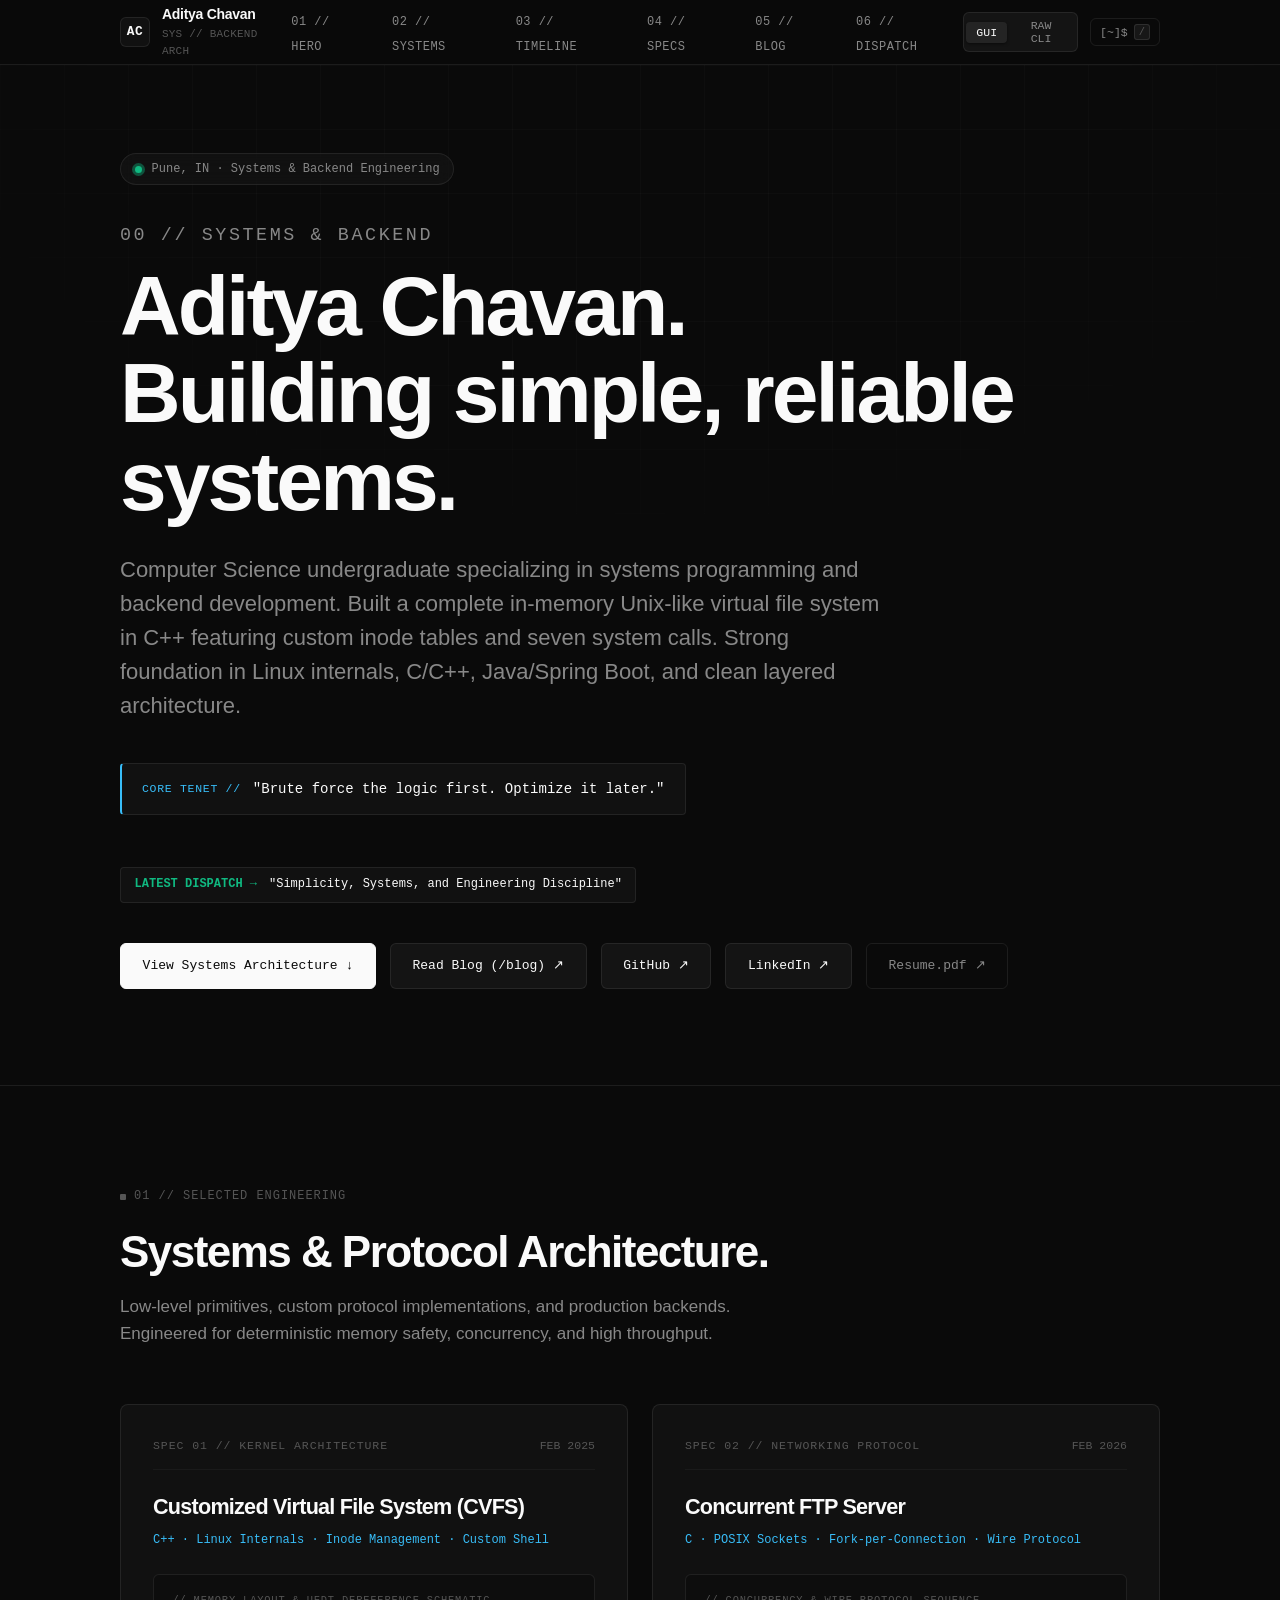
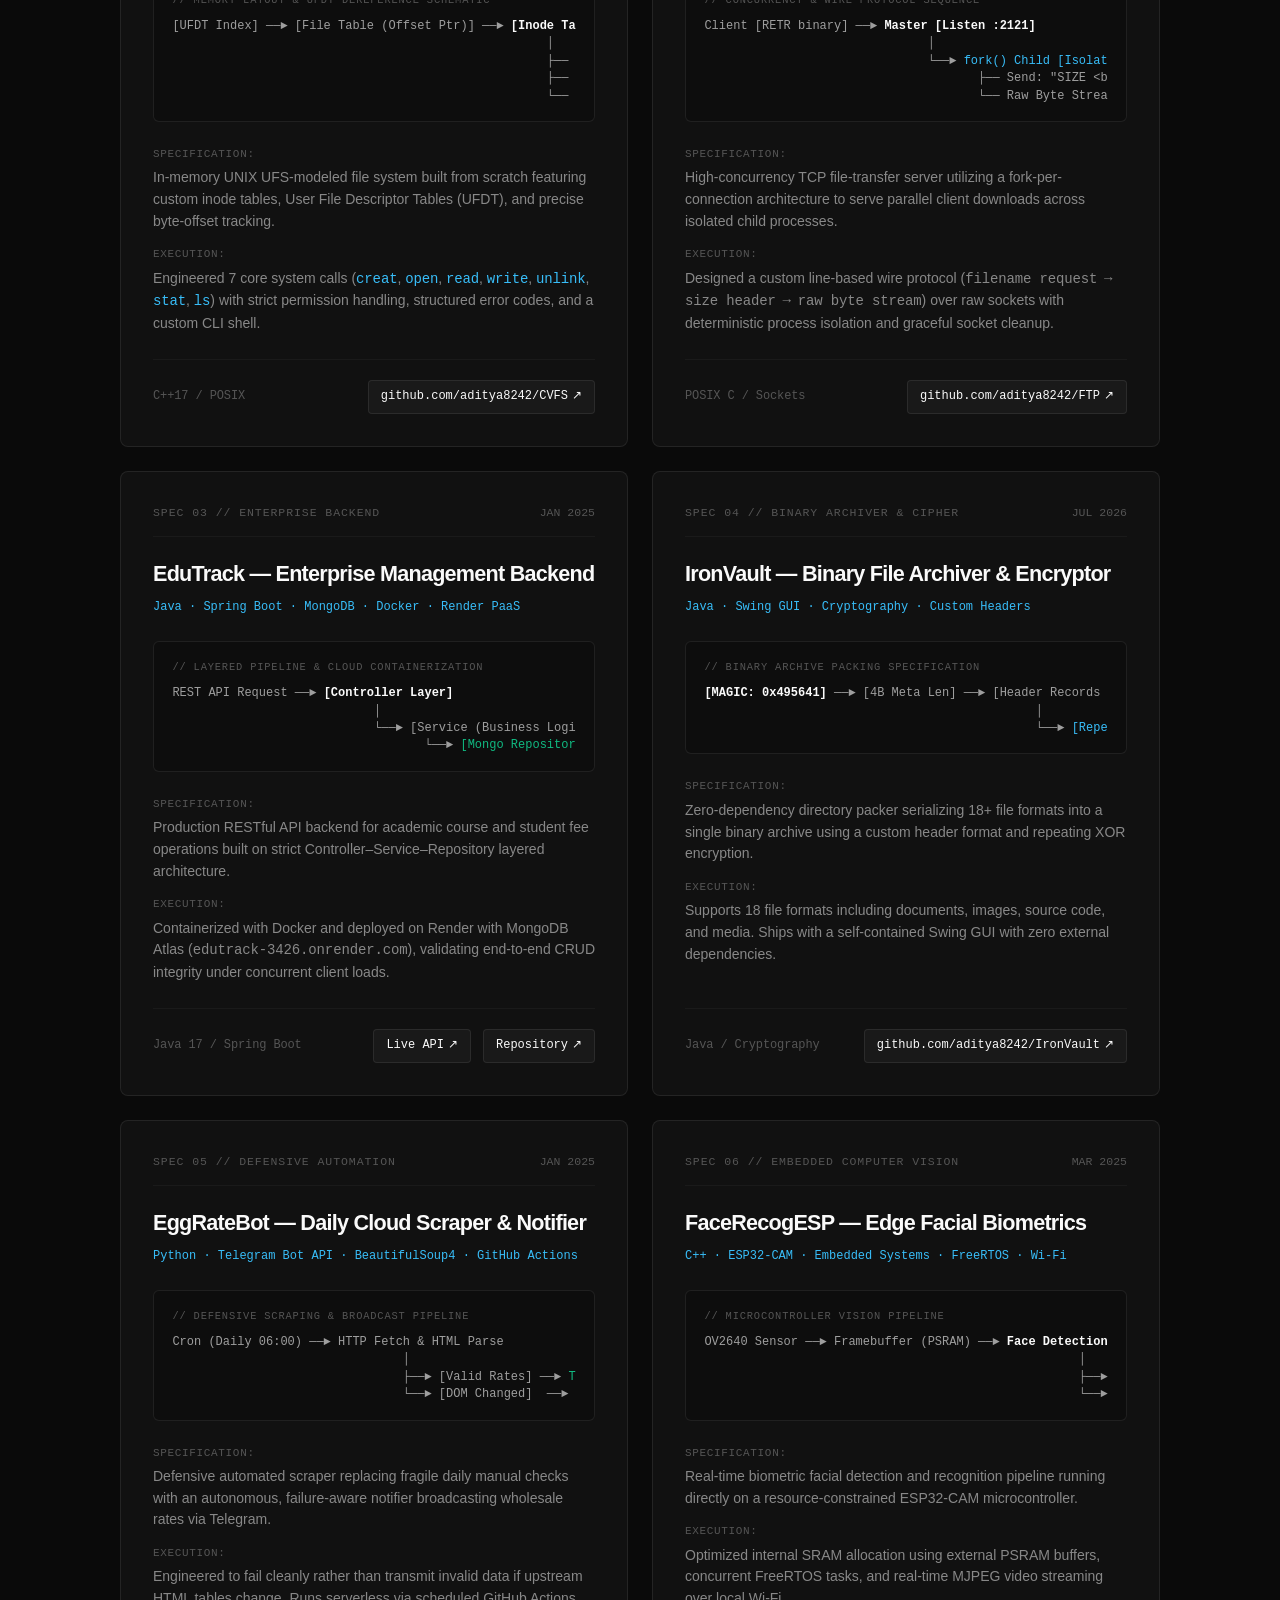
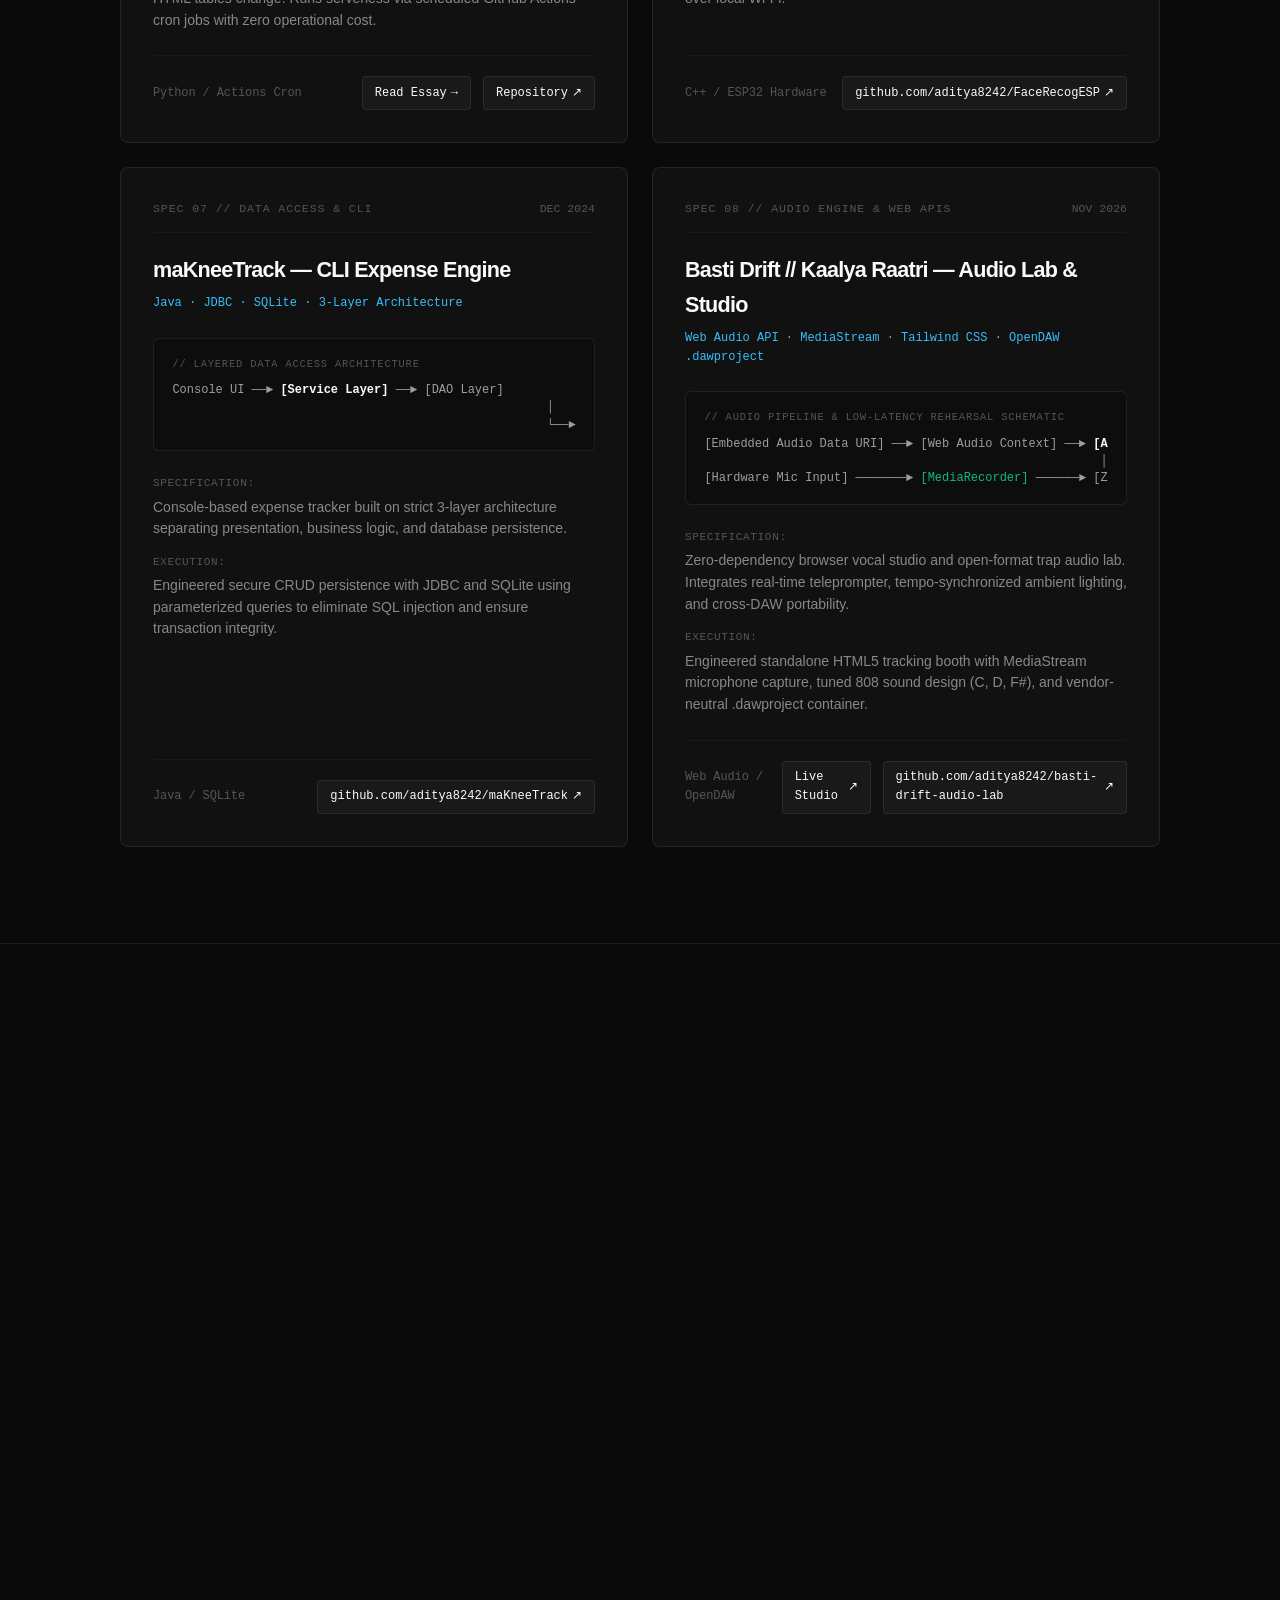
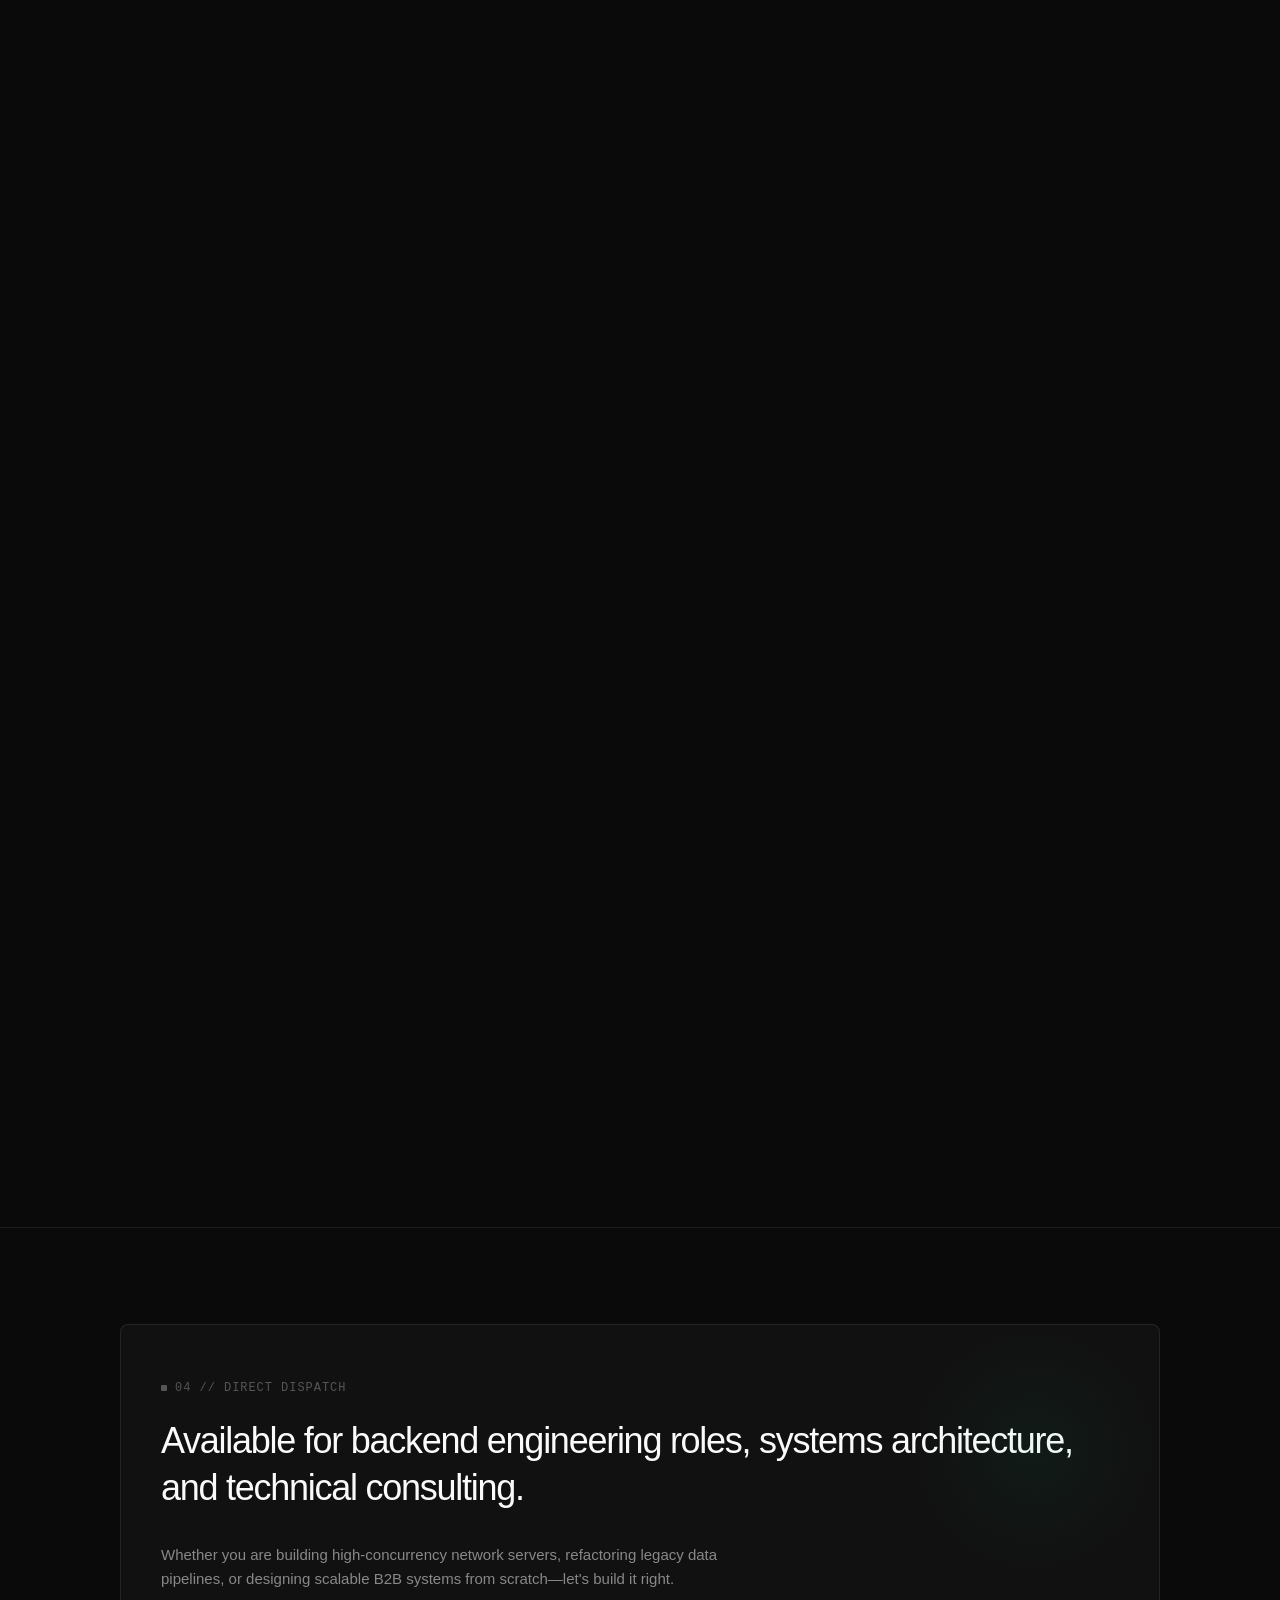
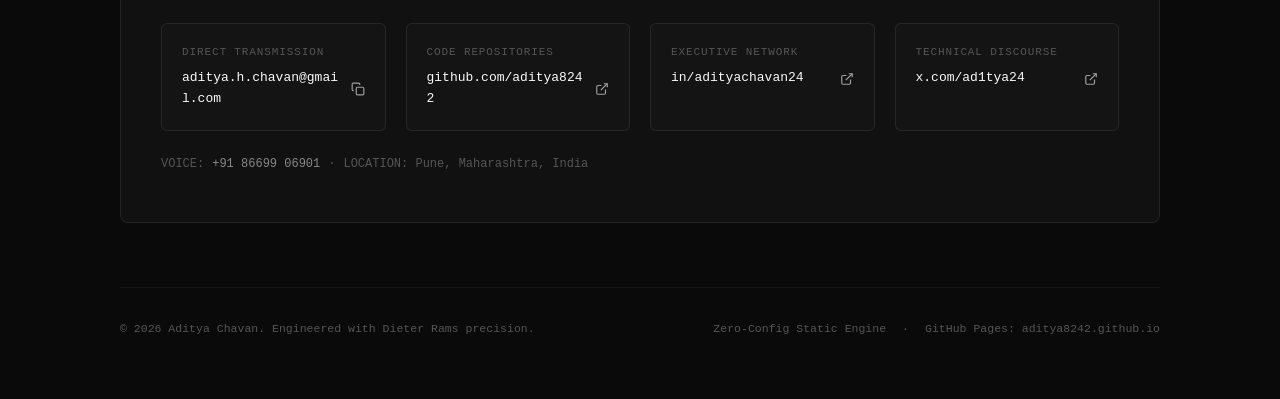
==== index.html @ 3286bc1f "feat(portfolio): add Basti Drift Audio Lab showcase, blog dispatch, and terminal integration" ====
<!DOCTYPE html>
<html lang="en">
<head>
  <meta charset="UTF-8">
  <meta name="viewport" content="width=device-width, initial-scale=1.0">
  <title>Aditya Chavan — Systems & Backend Architecture</title>
  
  <!-- Security Directives -->
  <meta http-equiv="X-Content-Type-Options" content="nosniff">
  <meta name="referrer" content="strict-origin-when-cross-origin">
  <meta http-equiv="Content-Security-Policy" content="default-src 'self'; script-src 'self' 'unsafe-inline'; style-src 'self' 'unsafe-inline' https://fonts.googleapis.com; font-src 'self' https://fonts.gstatic.com; img-src 'self' data: https:; connect-src 'self'; base-uri 'self'; form-action 'self';">

  <!-- Primary Meta Tags -->
  <meta name="title" content="Aditya Chavan — Systems & Backend Architecture">
  <meta name="description" content="Software Engineer focused on Linux internals, C/C++, and scalable Java backends—with practical experience building custom web software for businesses at Iron & Logic.">
  <meta name="keywords" content="Aditya Chavan, Systems Engineer, Backend Engineer, Linux Internals, C++, Spring Boot, Pune, Software Architect, GitHub Pages">
  <meta name="author" content="Aditya Chavan">
  <meta name="theme-color" content="#0A0A0A">
  <meta name="robots" content="index, follow">

  <!-- Open Graph / Facebook / LinkedIn -->
  <meta property="og:type" content="website">
  <meta property="og:url" content="https://aditya8242.github.io/">
  <meta property="og:title" content="Aditya Chavan — Systems & Backend Architecture">
  <meta property="og:description" content="Software Engineer focused on Linux internals, C/C++, and scalable Java backends—with practical experience building custom web software for businesses at Iron & Logic.">
  <meta property="og:site_name" content="Aditya Chavan Portfolio">

  <!-- Twitter -->
  <meta name="twitter:card" content="summary_large_image">
  <meta name="twitter:site" content="@ad1tya24">
  <meta name="twitter:creator" content="@ad1tya24">
  <meta name="twitter:title" content="Aditya Chavan — Systems & Backend Architecture">
  <meta name="twitter:description" content="Software Engineer focused on Linux internals, C/C++, and scalable Java backends—with practical experience building custom web software for businesses at Iron & Logic.">

  <!-- Favicon -->
  <link rel="icon" type="image/svg+xml" href="favicon.svg">

  <!-- Typography: Inter & JetBrains Mono -->
  <link rel="preconnect" href="https://fonts.googleapis.com">
  <link rel="preconnect" href="https://fonts.gstatic.com" crossorigin>
  <link rel="preload" as="style" href="https://fonts.googleapis.com/css2?family=Inter:wght@300;400;500;600;700&family=JetBrains+Mono:ital,wght@0,300;0,400;0,500;0,600;0,700;1,400&display=swap">
  <link rel="stylesheet" href="https://fonts.googleapis.com/css2?family=Inter:wght@300;400;500;600;700&family=JetBrains+Mono:ital,wght@0,300;0,400;0,500;0,600;0,700;1,400&display=swap" media="print" onload="this.media='all'">
  <noscript>
    <link rel="stylesheet" href="https://fonts.googleapis.com/css2?family=Inter:wght@300;400;500;600;700&family=JetBrains+Mono:ital,wght@0,300;0,400;0,500;0,600;0,700;1,400&display=swap">
  </noscript>

  <link rel="stylesheet" href="styles.css">

  <!-- JSON-LD Structured Data -->
  <script type="application/ld+json">
  {
    "@context": "https://schema.org",
    "@type": "Person",
    "name": "Aditya Chavan",
    "url": "https://aditya8242.github.io/",
    "jobTitle": "Systems & Backend Software Engineer",
    "worksFor": [
      {
        "@type": "Organization",
        "name": "Brilliant Info Systems Pvt. Ltd."
      },
      {
        "@type": "Organization",
        "name": "Iron & Logic"
      }
    ],
    "alumniOf": {
      "@type": "CollegeOrUniversity",
      "name": "Savitribai Phule Pune University"
    },
    "sameAs": [
      "https://github.com/aditya8242",
      "https://linkedin.com/in/adityachavan24",
      "https://x.com/ad1tya24"
    ],
    "knowsAbout": [
      "Linux Internals",
      "C++",
      "C",
      "Java",
      "Spring Boot",
      "POSIX Sockets",
      "Virtual File Systems",
      "Docker",
      "REST APIs"
    ]
  }
  </script>
</head>
<body>

  <!-- Top Navigation Bar -->
  <header class="site-nav">
    <div class="container">
      <div class="nav-inner">
        <a href="#hero" class="nav-brand" aria-label="Aditya Chavan Home">
          <span class="brand-monogram">AC</span>
          <div class="brand-meta">
            <span class="brand-name">Aditya Chavan</span>
            <span class="brand-role">SYS // BACKEND ARCH</span>
          </div>
        </a>

        <nav>
          <ul class="nav-links">
            <li><a href="#hero">01 // Hero</a></li>
            <li><a href="#systems">02 // Systems</a></li>
            <li><a href="#timeline">03 // Timeline</a></li>
            <li><a href="#specs">04 // Specs</a></li>
            <li><a href="#writing">05 // Blog</a></li>
            <li><a href="#dispatch">06 // Dispatch</a></li>
          </ul>
        </nav>

        <div class="nav-controls">
          <!-- GUI vs Raw Terminal Switcher -->
          <div class="view-switcher" role="tablist" aria-label="Interface Mode">
            <button id="gui-toggle-btn" class="view-btn active" role="tab" aria-selected="true" title="Switch to Editorial View">
              <span>GUI</span>
            </button>
            <button id="term-toggle-btn" class="view-btn" role="tab" aria-selected="false" title="Switch to Fullscreen Shell">
              <span>RAW CLI</span>
            </button>
          </div>

          <!-- Quick Terminal Trigger Pill -->
          <button id="open-terminal-btn" class="terminal-trigger-btn" title="Open Interactive Terminal (Press /)">
            <span>[~]$</span>
            <span class="kbd-shortcut">/</span>
          </button>

          <!-- Mobile Navigation Toggle -->
          <button id="mobile-menu-btn" class="mobile-menu-toggle" aria-label="Toggle navigation menu">
            <span class="menu-icon">☰</span>
          </button>
        </div>
      </div>
    </div>

    <!-- Mobile Navigation Drawer -->
    <div id="mobile-nav-drawer" class="mobile-nav-drawer">
      <ul class="mobile-nav-list">
        <li><a href="#hero" class="mobile-nav-link"><span>01 // Hero</span><span>↓</span></a></li>
        <li><a href="#systems" class="mobile-nav-link"><span>02 // Systems &amp; Architecture</span><span>↓</span></a></li>
        <li><a href="#timeline" class="mobile-nav-link"><span>03 // Engineering Timeline</span><span>↓</span></a></li>
        <li><a href="#specs" class="mobile-nav-link"><span>04 // Hardware &amp; System Specs</span><span>↓</span></a></li>
        <li><a href="#writing" class="mobile-nav-link"><span>05 // Engineering Dispatches</span><span>↓</span></a></li>
        <li><a href="#dispatch" class="mobile-nav-link"><span>06 // Direct Dispatch / Contact</span><span>↓</span></a></li>
        <li><a href="blog/" class="mobile-nav-link accent"><span>→ Engineering Blog Archive</span><span>↗</span></a></li>
      </ul>
    </div>
  </header>

  <!-- ========================================================================
       MAIN GUI VIEWPORT
       ======================================================================== -->
  <main id="gui-fullview">
    
    <!-- Section 01: Hero (Above the Fold) -->
    <section id="hero" class="hero-section">
      <div class="container">
        <!-- Live Status Pill -->
        <div class="hero-status-pill fade-in-entry delay-1">
          <span class="live-indicator-dot"></span>
          <span>Pune, IN · Systems &amp; Backend Engineering</span>
        </div>

        <div class="hero-name fade-in-entry delay-2">00 // SYSTEMS &amp; BACKEND</div>
        <h1 class="hero-headline fade-in-entry delay-2">
          Aditya Chavan.<br>
          <span class="gradient-highlight">Building simple, reliable systems.</span>
        </h1>

        <p class="hero-subheadline fade-in-entry delay-3">
            Computer Science undergraduate specializing in systems programming and backend development. Built a complete in-memory Unix-like virtual file system in C++ featuring custom inode tables and seven system calls. Strong foundation in Linux internals, C/C++, Java/Spring Boot, and clean layered architecture.
          </p>

        <!-- Monospace Philosophy Callout -->
        <div class="philosophy-callout fade-in-entry delay-4">
          <span class="philosophy-prefix">CORE TENET //</span>
          <span class="philosophy-quote">"Brute force the logic first. Optimize it later."</span>
        </div>

        <!-- Latest Dispatch Callout Pill -->
        <div class="fade-in-entry delay-4" style="margin-bottom: 2.5rem;">
          <a href="blog/simplicity-systems-discipline.html" style="display:inline-flex;align-items:center;gap:0.75rem;padding:0.45rem 0.85rem;background:rgba(255,255,255,0.03);border:1px solid var(--border);border-radius:4px;text-decoration:none;font-family:var(--font-mono);font-size:0.75rem;color:var(--text-secondary);transition:border-color var(--transition-fast);">
            <span style="color:var(--accent-green);font-weight:600;">LATEST DISPATCH →</span>
            <span style="color:var(--text-primary);">"Simplicity, Systems, and Engineering Discipline"</span>
          </a>
        </div>

        <!-- Primary Actions -->
        <div class="hero-actions fade-in-entry delay-5">
          <a href="#systems" class="btn btn-primary">
            <span>View Systems Architecture</span>
            <span class="mono">↓</span>
          </a>
          <a href="blog/" class="btn btn-secondary" title="Visit Engineering Blog">
            <span>Read Blog (/blog)</span>
            <span class="mono">↗</span>
          </a>
          <a href="https://github.com/aditya8242" target="_blank" rel="noopener noreferrer" class="btn btn-secondary">
            <span>GitHub</span>
            <span class="mono">↗</span>
          </a>
          <a href="https://linkedin.com/in/adityachavan24" target="_blank" rel="noopener noreferrer" class="btn btn-secondary">
            <span>LinkedIn</span>
            <span class="mono">↗</span>
          </a>
          <a href="Resume.pdf" target="_blank" rel="noopener noreferrer" class="btn btn-ghost">
            <span>Resume.pdf</span>
            <span class="mono">↗</span>
          </a>
        </div>
      </div>
    </section>

    <!-- Section 02: Selected Engineering (Bento / Technical Spec Grid) -->
    <section id="systems" class="section-wrapper content-auto">
      <div class="container">
        <div class="section-tag">01 // SELECTED ENGINEERING</div>
        <h2 class="section-heading">Systems & Protocol Architecture.</h2>
        <p class="section-lead">
          Low-level primitives, custom protocol implementations, and production backends. Engineered for deterministic memory safety, concurrency, and high throughput.
        </p>

        <div class="bento-grid">
          
          <!-- Project 01: CVFS -->
          <article class="spec-card">
            <div>
              <div class="card-header-bar">
                <span class="card-num">SPEC 01 // KERNEL ARCHITECTURE</span>
                <span class="card-date">FEB 2025</span>
              </div>
              <h3 class="card-title">Customized Virtual File System (CVFS)</h3>
              <div class="card-tech-stack">C++ · Linux Internals · Inode Management · Custom Shell</div>

              <!-- Architecture Schematic -->
              <div class="card-schematic">
                <div class="schematic-tag">// MEMORY LAYOUT &amp; UFDT DEREFERENCE SCHEMATIC</div>
                <div class="schematic-diagram">[UFDT Index] ──► [File Table (Offset Ptr)] ──► <span class="highlight">[Inode Table]</span>
                                                    │
                                                    ├── Size &amp; Type
                                                    ├── Perms (R/W/RW)
                                                    └── <span class="accent">[1024B Block Buffer]</span></div>
              </div>

              <div class="card-spec-block">
                <div class="spec-row">
                  <div class="spec-label">Specification:</div>
                  <div class="spec-body">
                    In-memory UNIX UFS-modeled file system built from scratch featuring custom inode tables, User File Descriptor Tables (UFDT), and precise byte-offset tracking.
                  </div>
                </div>
                <div class="spec-row">
                  <div class="spec-label">Execution:</div>
                  <div class="spec-body">
                    Engineered 7 core system calls (<code class="mono text-accent-blue">creat</code>, <code class="mono text-accent-blue">open</code>, <code class="mono text-accent-blue">read</code>, <code class="mono text-accent-blue">write</code>, <code class="mono text-accent-blue">unlink</code>, <code class="mono text-accent-blue">stat</code>, <code class="mono text-accent-blue">ls</code>) with strict permission handling, structured error codes, and a custom CLI shell.
                  </div>
                </div>
              </div>
            </div>

            <div class="card-footer">
              <span class="mono text-muted" style="font-size:0.75rem;">C++17 / POSIX</span>
              <div class="card-links">
                <a href="https://github.com/aditya8242/CustomizedVirtualFileSystem" target="_blank" rel="noopener noreferrer" class="link-btn">
                  <span>github.com/aditya8242/CVFS</span>
                  <span>↗</span>
                </a>
              </div>
            </div>
          </article>

          <!-- Project 02: Concurrent FTP Server -->
          <article class="spec-card">
            <div>
              <div class="card-header-bar">
                <span class="card-num">SPEC 02 // NETWORKING PROTOCOL</span>
                <span class="card-date">FEB 2026</span>
              </div>
              <h3 class="card-title">Concurrent FTP Server</h3>
              <div class="card-tech-stack">C · POSIX Sockets · Fork-per-Connection · Wire Protocol</div>

              <!-- Architecture Schematic -->
              <div class="card-schematic">
                <div class="schematic-tag">// CONCURRENCY &amp; WIRE PROTOCOL SEQUENCE</div>
                <div class="schematic-diagram">Client [RETR binary] ──► <span class="highlight">Master [Listen :2121]</span>
                               │
                               └──► <span class="cyan">fork() Child [Isolated PID]</span>
                                      ├── Send: "SIZE &lt;bytes&gt;\n"
                                      └── Raw Byte Stream @ 4KB Buffer</div>
              </div>

              <div class="card-spec-block">
                <div class="spec-row">
                  <div class="spec-label">Specification:</div>
                  <div class="spec-body">
                    High-concurrency TCP file-transfer server utilizing a fork-per-connection architecture to serve parallel client downloads across isolated child processes.
                  </div>
                </div>
                <div class="spec-row">
                  <div class="spec-label">Execution:</div>
                  <div class="spec-body">
                    Designed a custom line-based wire protocol (<code class="mono">filename request</code> → <code class="mono">size header</code> → <code class="mono">raw byte stream</code>) over raw sockets with deterministic process isolation and graceful socket cleanup.
                  </div>
                </div>
              </div>
            </div>

            <div class="card-footer">
              <span class="mono text-muted" style="font-size:0.75rem;">POSIX C / Sockets</span>
              <div class="card-links">
                <a href="https://github.com/aditya8242/ConcurrentFTPServer" target="_blank" rel="noopener noreferrer" class="link-btn">
                  <span>github.com/aditya8242/FTP</span>
                  <span>↗</span>
                </a>
              </div>
            </div>
          </article>

          <!-- Project 03: EduTrack -->
          <article class="spec-card">
            <div>
              <div class="card-header-bar">
                <span class="card-num">SPEC 03 // ENTERPRISE BACKEND</span>
                <span class="card-date">JAN 2025</span>
              </div>
              <h3 class="card-title">EduTrack — Enterprise Management Backend</h3>
              <div class="card-tech-stack">Java · Spring Boot · MongoDB · Docker · Render PaaS</div>

              <!-- Architecture Schematic -->
              <div class="card-schematic">
                <div class="schematic-tag">// LAYERED PIPELINE &amp; CLOUD CONTAINERIZATION</div>
                <div class="schematic-diagram">REST API Request ──► <span class="highlight">[Controller Layer]</span>
                            │
                            └──► [Service (Business Logic)]
                                   └──► <span class="accent">[Mongo Repository]</span> ──► Cloud Atlas</div>
              </div>

              <div class="card-spec-block">
                <div class="spec-row">
                  <div class="spec-label">Specification:</div>
                  <div class="spec-body">
                    Production RESTful API backend for academic course and student fee operations built on strict Controller–Service–Repository layered architecture.
                  </div>
                </div>
                <div class="spec-row">
                  <div class="spec-label">Execution:</div>
                  <div class="spec-body">
                    Containerized with Docker and deployed on Render with MongoDB Atlas (<code class="mono">edutrack-3426.onrender.com</code>), validating end-to-end CRUD integrity under concurrent client loads.
                  </div>
                </div>
              </div>
            </div>

            <div class="card-footer">
              <span class="mono text-muted" style="font-size:0.75rem;">Java 17 / Spring Boot</span>
              <div class="card-links">
                <a href="https://edutrack-3426.onrender.com" target="_blank" rel="noopener noreferrer" class="link-btn" title="Live Deployment">
                  <span>Live API</span>
                  <span>↗</span>
                </a>
                <a href="https://github.com/aditya8242/EduTrack" target="_blank" rel="noopener noreferrer" class="link-btn">
                  <span>Repository</span>
                  <span>↗</span>
                </a>
              </div>
            </div>
          </article>

          <!-- Project 04: IronVault -->
          <article class="spec-card">
            <div>
              <div class="card-header-bar">
                <span class="card-num">SPEC 04 // BINARY ARCHIVER &amp; CIPHER</span>
                <span class="card-date">JUL 2026</span>
              </div>
              <h3 class="card-title">IronVault — Binary File Archiver &amp; Encryptor</h3>
              <div class="card-tech-stack">Java · Swing GUI · Cryptography · Custom Headers</div>

              <!-- Architecture Schematic -->
              <div class="card-schematic">
                <div class="schematic-tag">// BINARY ARCHIVE PACKING SPECIFICATION</div>
                <div class="schematic-diagram"><span class="highlight">[MAGIC: 0x495641]</span> ──► [4B Meta Len] ──► [Header Records x N]
                                              │
                                              └──► <span class="cyan">[Repeating XOR Stream]</span></div>
              </div>

              <div class="card-spec-block">
                <div class="spec-row">
                  <div class="spec-label">Specification:</div>
                  <div class="spec-body">
                    Zero-dependency directory packer serializing 18+ file formats into a single binary archive using a custom header format and repeating XOR encryption.
                  </div>
                </div>
                <div class="spec-row">
                  <div class="spec-label">Execution:</div>
                  <div class="spec-body">
                    Supports 18 file formats including documents, images, source code, and media. Ships with a self-contained Swing GUI with zero external dependencies.
                  </div>
                </div>
              </div>
            </div>

            <div class="card-footer">
              <span class="mono text-muted" style="font-size:0.75rem;">Java / Cryptography</span>
              <div class="card-links">
                <a href="https://github.com/aditya8242/IronVault" target="_blank" rel="noopener noreferrer" class="link-btn">
                  <span>github.com/aditya8242/IronVault</span>
                  <span>↗</span>
                </a>
              </div>
            </div>
          </article>

          <!-- Project 05: EggRateBot -->
          <article class="spec-card">
            <div>
              <div class="card-header-bar">
                <span class="card-num">SPEC 05 // DEFENSIVE AUTOMATION</span>
                <span class="card-date">JAN 2025</span>
              </div>
              <h3 class="card-title">EggRateBot — Daily Cloud Scraper &amp; Notifier</h3>
              <div class="card-tech-stack">Python · Telegram Bot API · BeautifulSoup4 · GitHub Actions</div>

              <!-- Architecture Schematic -->
              <div class="card-schematic">
                <div class="schematic-tag">// DEFENSIVE SCRAPING &amp; BROADCAST PIPELINE</div>
                <div class="schematic-diagram">Cron (Daily 06:00) ──► HTTP Fetch &amp; HTML Parse
                                │
                                ├──► [Valid Rates] ──► <span class="accent">Telegram Bot Broadcast</span>
                                └──► [DOM Changed]  ──► <span class="highlight">Fail Clean (No False Data)</span></div>
              </div>

              <div class="card-spec-block">
                <div class="spec-row">
                  <div class="spec-label">Specification:</div>
                  <div class="spec-body">
                    Defensive automated scraper replacing fragile daily manual checks with an autonomous, failure-aware notifier broadcasting wholesale rates via Telegram.
                  </div>
                </div>
                <div class="spec-row">
                  <div class="spec-label">Execution:</div>
                  <div class="spec-body">
                    Engineered to fail cleanly rather than transmit invalid data if upstream HTML tables change. Runs serverless via scheduled GitHub Actions cron jobs with zero operational cost.
                  </div>
                </div>
              </div>
            </div>

            <div class="card-footer">
              <span class="mono text-muted" style="font-size:0.75rem;">Python / Actions Cron</span>
              <div class="card-links">
                <a href="blog/automating-a-daily-task.html" class="link-btn" title="Read Essay">
                  <span>Read Essay</span>
                  <span>→</span>
                </a>
                <a href="https://github.com/aditya8242/EggRateBot" target="_blank" rel="noopener noreferrer" class="link-btn">
                  <span>Repository</span>
                  <span>↗</span>
                </a>
              </div>
            </div>
          </article>

          <!-- Project 06: FaceRecogESP -->
          <article class="spec-card">
            <div>
              <div class="card-header-bar">
                <span class="card-num">SPEC 06 // EMBEDDED COMPUTER VISION</span>
                <span class="card-date">MAR 2025</span>
              </div>
              <h3 class="card-title">FaceRecogESP — Edge Facial Biometrics</h3>
              <div class="card-tech-stack">C++ · ESP32-CAM · Embedded Systems · FreeRTOS · Wi-Fi</div>

              <!-- Architecture Schematic -->
              <div class="card-schematic">
                <div class="schematic-tag">// MICROCONTROLLER VISION PIPELINE</div>
                <div class="schematic-diagram">OV2640 Sensor ──► Framebuffer (PSRAM) ──► <span class="highlight">Face Detection / Recognition</span>
                                                    │
                                                    ├──► <span class="cyan">MJPEG Wi-Fi Stream (:80)</span>
                                                    └──► GPIO Hardware Trigger</div>
              </div>

              <div class="card-spec-block">
                <div class="spec-row">
                  <div class="spec-label">Specification:</div>
                  <div class="spec-body">
                    Real-time biometric facial detection and recognition pipeline running directly on a resource-constrained ESP32-CAM microcontroller.
                  </div>
                </div>
                <div class="spec-row">
                  <div class="spec-label">Execution:</div>
                  <div class="spec-body">
                    Optimized internal SRAM allocation using external PSRAM buffers, concurrent FreeRTOS tasks, and real-time MJPEG video streaming over local Wi-Fi.
                  </div>
                </div>
              </div>
            </div>

            <div class="card-footer">
              <span class="mono text-muted" style="font-size:0.75rem;">C++ / ESP32 Hardware</span>
              <div class="card-links">
                <a href="https://github.com/aditya8242/FaceRecogESP" target="_blank" rel="noopener noreferrer" class="link-btn">
                  <span>github.com/aditya8242/FaceRecogESP</span>
                  <span>↗</span>
                </a>
              </div>
            </div>
          </article>

          <!-- Project 07: maKneeTrack -->
          <article class="spec-card">
            <div>
              <div class="card-header-bar">
                <span class="card-num">SPEC 07 // DATA ACCESS &amp; CLI</span>
                <span class="card-date">DEC 2024</span>
              </div>
              <h3 class="card-title">maKneeTrack — CLI Expense Engine</h3>
              <div class="card-tech-stack">Java · JDBC · SQLite · 3-Layer Architecture</div>

              <!-- Architecture Schematic -->
              <div class="card-schematic">
                <div class="schematic-tag">// LAYERED DATA ACCESS ARCHITECTURE</div>
                <div class="schematic-diagram">Console UI ──► <span class="highlight">[Service Layer]</span> ──► [DAO Layer]
                                                    │
                                                    └──► <span class="accent">SQLite (PreparedStatements)</span></div>
              </div>

              <div class="card-spec-block">
                <div class="spec-row">
                  <div class="spec-label">Specification:</div>
                  <div class="spec-body">
                    Console-based expense tracker built on strict 3-layer architecture separating presentation, business logic, and database persistence.
                  </div>
                </div>
                <div class="spec-row">
                  <div class="spec-label">Execution:</div>
                  <div class="spec-body">
                    Engineered secure CRUD persistence with JDBC and SQLite using parameterized queries to eliminate SQL injection and ensure transaction integrity.
                  </div>
                </div>
              </div>
            </div>

            <div class="card-footer">
              <span class="mono text-muted" style="font-size:0.75rem;">Java / SQLite</span>
              <div class="card-links">
                <a href="https://github.com/aditya8242/maKneeTrack" target="_blank" rel="noopener noreferrer" class="link-btn">
                  <span>github.com/aditya8242/maKneeTrack</span>
                  <span>↗</span>
                </a>
              </div>
            </div>
          </article>

          <!-- Project 08: Basti Drift Audio Lab -->
          <article class="spec-card">
            <div>
              <div class="card-header-bar">
                <span class="card-num">SPEC 08 // AUDIO ENGINE &amp; WEB APIS</span>
                <span class="card-date">NOV 2026</span>
              </div>
              <h3 class="card-title">Basti Drift // Kaalya Raatri — Audio Lab &amp; Studio</h3>
              <div class="card-tech-stack">Web Audio API · MediaStream · Tailwind CSS · OpenDAW .dawproject</div>

              <!-- Architecture Schematic -->
              <div class="card-schematic">
                <div class="schematic-tag">// AUDIO PIPELINE &amp; LOW-LATENCY REHEARSAL SCHEMATIC</div>
                <div class="schematic-diagram">[Embedded Audio Data URI] ──► [Web Audio Context] ──► <span class="highlight">[Ambient Dynamic Shaders]</span>
                                                       │
[Hardware Mic Input] ───────► <span class="accent">[MediaRecorder]</span> ──────► [Zero-Cloud .webm Take]</div>
              </div>

              <div class="card-spec-block">
                <div class="spec-row">
                  <div class="spec-label">Specification:</div>
                  <div class="spec-body">
                    Zero-dependency browser vocal studio and open-format trap audio lab. Integrates real-time teleprompter, tempo-synchronized ambient lighting, and cross-DAW portability.
                  </div>
                </div>
                <div class="spec-row">
                  <div class="spec-label">Execution:</div>
                  <div class="spec-body">
                    Engineered standalone HTML5 tracking booth with MediaStream microphone capture, tuned 808 sound design (C, D, F#), and vendor-neutral .dawproject container.
                  </div>
                </div>
              </div>
            </div>

            <div class="card-footer">
              <span class="mono text-muted" style="font-size:0.75rem;">Web Audio / OpenDAW</span>
              <div class="card-links">
                <a href="https://aditya8242.github.io/basti-drift-audio-lab/" target="_blank" rel="noopener noreferrer" class="link-btn accent">
                  <span>Live Studio</span>
                  <span>↗</span>
                </a>
                <a href="https://github.com/aditya8242/basti-drift-audio-lab" target="_blank" rel="noopener noreferrer" class="link-btn">
                  <span>github.com/aditya8242/basti-drift-audio-lab</span>
                  <span>↗</span>
                </a>
              </div>
            </div>
          </article>

        </div>
      </div>
    </section>

    <!-- Section 03: Experience (Clean Timeline) -->
    <section id="timeline" class="section-wrapper content-auto">
      <div class="container">
        <div class="section-tag">02 // WORK &amp; EXPERIENCE</div>
        <h2 class="section-heading">Work Experience.</h2>
        <p class="section-lead">
          Building and shipping practical software directly for real business clients.
        </p>

        <div class="timeline-container">
          
          <!-- Experience: Brilliant Info Systems -->
          <div class="timeline-card">
            <div class="timeline-top">
              <div class="timeline-title-group">
                <h3 class="timeline-company">Brilliant Info Systems Pvt. Ltd.</h3>
                <span class="timeline-role">Intern</span>
              </div>
              <span class="timeline-period">Oct 2026 – Present · Kothrud, Pune</span>
            </div>
            <p class="timeline-body">
              Capture customer requirements, support software demos and proposals, and maintain client records and market research across enterprise operations.
            </p>
            <ul class="timeline-highlights">
              <li>Capture customer requirements and communicate specifications to the technical team.</li>
              <li>Support software solution demonstrations, product presentations, and technical proposals.</li>
              <li>Structure client data, maintain internal records, and conduct market and competitor research.</li>
              <li>Coordinate with internal teams across the software sales cycle.</li>
            </ul>
          </div>

          <!-- Experience: Iron & Logic -->
          <div class="timeline-card">
            <div class="timeline-top">
              <div class="timeline-title-group">
                <h3 class="timeline-company">Iron &amp; Logic</h3>
                <span class="timeline-role">Web Architect &amp; Software Engineer</span>
              </div>
              <span class="timeline-period">Aug 2026 – Present · Pune, India</span>
            </div>
            <p class="timeline-body">
              Build web architecture and booking integrations for local Pune businesses; develop AI-integrated tooling for B2B lead generation.
            </p>
            <ul class="timeline-highlights">
              <li>Build high-performance web architecture and direct booking integrations for local Pune businesses.</li>
              <li>Develop custom, AI-integrated internal tooling for B2B outreach and lead generation.</li>
              <li>Focus on clean, native-feeling UIs, sub-400ms mobile speed, and reliable backend infrastructure.</li>
            </ul>
          </div>

        </div>
      </div>
    </section>

    <!-- Section 04: Technical Specification Sheet (Apple-Style Hardware Spec Table) -->
    <section id="specs" class="section-wrapper content-auto">
      <div class="container">
        <div class="section-tag">03 // HARDWARE &amp; SOFTWARE MATRIX</div>
        <h2 class="section-heading">Technical Specification Sheet.</h2>
        <p class="section-lead">
          Comprehensive breakdown of systems engineering competencies, runtime tooling, and academic credentials.
        </p>

        <div class="spec-table-container">
          <div class="spec-table-header">
            <span>SPECIFICATION FIELD</span>
            <span>SYSTEM ARCHITECTURE &amp; ATTRIBUTES</span>
          </div>

          <!-- Row 1: Systems & Languages -->
          <div class="spec-table-row">
            <div class="spec-category-label">
              <span class="spec-index">01.0</span>
              <span>Systems &amp; Languages</span>
            </div>
            <div class="spec-category-content">
              <div class="spec-tokens-list">
                <span class="spec-token highlight">C</span>
                <span class="spec-token highlight">C++17</span>
                <span class="spec-token highlight">Java</span>
                <span class="spec-token">Python</span>
                <span class="spec-token">JavaScript</span>
                <span class="spec-token">Bash / Shell</span>
                <span class="spec-token highlight">Linux / UNIX Internals</span>
                <span class="spec-token">Process Memory</span>
                <span class="spec-token">In-Memory Filesystems</span>
                <span class="spec-token">POSIX Sockets</span>
              </div>
              <p class="spec-note">
                Deep low-level focus on process isolation, system calls, pointer arithmetic, offset calculation, and deterministic operating system internals.
              </p>
            </div>
          </div>

          <!-- Row 2: Backend & Data -->
          <div class="spec-table-row">
            <div class="spec-category-label">
              <span class="spec-index">02.0</span>
              <span>Backend &amp; Data</span>
            </div>
            <div class="spec-category-content">
              <div class="spec-tokens-list">
                <span class="spec-token highlight">Spring Boot</span>
                <span class="spec-token highlight">REST APIs</span>
                <span class="spec-token">Layered Architecture</span>
                <span class="spec-token highlight">PostgreSQL</span>
                <span class="spec-token highlight">MongoDB</span>
                <span class="spec-token">MySQL</span>
                <span class="spec-token">SQLite</span>
                <span class="spec-token">JDBC</span>
                <span class="spec-token">Controller-Service-Repo</span>
              </div>
              <p class="spec-note">
                Modular service-oriented backend architecture, transactional persistence, strict boundary separation, and scalable cloud database integration.
              </p>
            </div>
          </div>

          <!-- Row 3: Infrastructure & Tooling -->
          <div class="spec-table-row">
            <div class="spec-category-label">
              <span class="spec-index">03.0</span>
              <span>Infrastructure &amp; Tooling</span>
            </div>
            <div class="spec-category-content">
              <div class="spec-tokens-list">
                <span class="spec-token highlight">Docker</span>
                <span class="spec-token">Git</span>
                <span class="spec-token">GitHub Actions CI/CD</span>
                <span class="spec-token">Vercel</span>
                <span class="spec-token">Cloudflare</span>
                <span class="spec-token">Vim</span>
                <span class="spec-token">Linux CLI</span>
                <span class="spec-token">Render PaaS</span>
                <span class="spec-token">IntelliJ IDEA</span>
              </div>
              <p class="spec-note">
                Containerized microservices, immutable deployments, terminal-first developer ergonomics, and automated delivery pipelines.
              </p>
            </div>
          </div>

          <!-- Row 4: Open Source & Education -->
          <div class="spec-table-row">
            <div class="spec-category-label">
              <span class="spec-index">04.0</span>
              <span>Open Source &amp; Education</span>
            </div>
            <div class="spec-category-content">
              <div class="spec-tokens-list">
                <span class="spec-token highlight">ccgargantua/ini (PR #24 Merged)</span>
                <span class="spec-token">Doxygen C Docs</span>
                <span class="spec-token highlight">B.Sc. Computer Science (7.8 CGPA)</span>
                <span class="spec-token">Savitribai Phule Pune University</span>
                <span class="spec-token">Infosys PostgreSQL Dev</span>
                <span class="spec-token">Infosys Python Certified</span>
              </div>
              <p class="spec-note">
                Active open-source contributor to C library codebases. Savitribai Phule Pune University (2023–2026). Rigorous foundation in data structures, algorithms, and computing fundamentals.
              </p>
            </div>
          </div>

        </div>
      </div>
    </section>

    <!-- Section 05: Engineering Dispatches & Writings (/blog) -->
    <section id="writing" class="section-wrapper content-auto">
      <div class="container">
        <div class="section-tag">04 // FIELD NOTES &amp; ESSAYS</div>
        <div style="display: flex; flex-direction: column; justify-content: space-between; align-items: flex-start; gap: 1rem; margin-bottom: 2rem;">
          <h2 class="section-heading" style="margin-bottom: 0;">Engineering Dispatches.</h2>
          <a href="blog/" class="btn btn-secondary" title="Visit Complete Blog">
            <span>Explore All Articles (/blog)</span>
            <span class="mono">→</span>
          </a>
        </div>
        <p class="section-lead">
          Writing about software simplicity, open-source ownership, and defensive automation. Candid field notes from building and breaking systems.
        </p>

        <div class="bento-grid">
          <!-- Article Card 1 -->
          <a href="blog/learned-open-source-the-hard-way.html" class="spec-card" style="text-decoration: none; cursor: pointer;">
            <div>
              <div class="card-header-bar">
                <span class="card-num">ESSAY 01 // OPEN SOURCE</span>
                <span class="card-date">OCT 2025 · 4 MIN READ</span>
              </div>
              <h3 class="card-title">I Learned Open Source the Hard Way</h3>
              <div class="card-tech-stack">By failing publicly · C / Doxygen · Maintainer Reality</div>
              <p class="spec-body" style="margin-top: 1rem; margin-bottom: 1.5rem;">
                A firsthand account of failing publicly in open source and learning the real value of ownership, correctness, and trust. What happens when an eager PR with unverified AI comments meets an uncompromising C maintainer.
              </p>
            </div>
            <div class="card-footer">
              <span class="mono text-accent-green" style="font-size:0.75rem;">Read Essay →</span>
              <span class="mono text-muted" style="font-size:0.75rem;">/blog/learned-open-source-the-hard-way.html</span>
            </div>
          </a>

          <!-- Article Card 2 -->
          <a href="blog/automating-a-daily-task.html" class="spec-card" style="text-decoration: none; cursor: pointer;">
            <div>
              <div class="card-header-bar">
                <span class="card-num">ESSAY 02 // DEFENSIVE AUTOMATION</span>
                <span class="card-date">2025 · 4 MIN READ</span>
              </div>
              <h3 class="card-title">Automating a Daily Task Instead of Repeating It</h3>
              <div class="card-tech-stack">Replacing fragile manual work · Python · GitHub Actions</div>
              <p class="spec-body" style="margin-top: 1rem; margin-bottom: 1.5rem;">
                A small automation project that replaces repetitive daily work with a reliable, failure-aware system using Python and GitHub Actions cron jobs. Zero databases, zero babysitting.
              </p>
            </div>
            <div class="card-footer">
              <span class="mono text-accent-green" style="font-size:0.75rem;">Read Essay →</span>
              <span class="mono text-muted" style="font-size:0.75rem;">/blog/automating-a-daily-task.html</span>
            </div>
          </a>
          <!-- Article Card 3 -->
          <a href="blog/simplicity-systems-discipline.html" class="spec-card" style="text-decoration: none; cursor: pointer;">
            <div>
              <div class="card-header-bar">
                <span class="card-num">ESSAY 03 // SYSTEMS DISCIPLINE</span>
                <span class="card-date">2026 · 3 MIN READ</span>
              </div>
              <h3 class="card-title">Simplicity, Systems, and Engineering Discipline</h3>
              <div class="card-tech-stack">Why good software is hard to mess up · Restraint · Terry Davis</div>
              <p class="spec-body" style="margin-top: 1rem; margin-bottom: 1.5rem;">
                Why junior engineers mistake complexity for intelligence, Terry Davis's timeless insight on engineering discipline, and three practical rules for building software that doesn't break at 2:00 AM.
              </p>
            </div>
            <div class="card-footer">
              <span class="mono text-accent-green" style="font-size:0.75rem;">Read Essay →</span>
              <span class="mono text-muted" style="font-size:0.75rem;">/blog/simplicity-systems-discipline.html</span>
            </div>
          </a>
        </div>
      </div>
    </section>

    <!-- Section 06: Footer / Direct Dispatch -->
    <footer id="dispatch" class="footer-dispatch">
      <div class="container">
        
        <!-- CTA Box -->
        <div class="dispatch-cta-box">
          <div class="section-tag">04 // DIRECT DISPATCH</div>
          <div class="dispatch-statement">
            Available for backend engineering roles, systems architecture, and technical consulting.
          </div>
          <p class="text-secondary" style="max-width:620px;margin-bottom:2rem;font-size:0.9375rem;">
            Whether you are building high-concurrency network servers, refactoring legacy data pipelines, or designing scalable B2B systems from scratch—let's build it right.
          </p>

          <!-- Direct Links Grid -->
          <div class="dispatch-grid">
            
            <!-- Email (with copy toast) -->
            <div id="copy-email-card" class="dispatch-link-card" title="Click to copy email address">
              <span class="dispatch-label">Direct Transmission</span>
              <div class="dispatch-value">
                <span>aditya.h.chavan@gmail.com</span>
                <svg width="14" height="14" viewBox="0 0 24 24" fill="none" stroke="currentColor" stroke-width="2">
                  <rect x="9" y="9" width="13" height="13" rx="2" ry="2"></rect>
                  <path d="M5 15H4a2 2 0 0 1-2-2V4a2 2 0 0 1 2-2h9a2 2 0 0 1 2 2v1"></path>
                </svg>
              </div>
            </div>

            <!-- GitHub -->
            <a href="https://github.com/aditya8242" target="_blank" rel="noopener noreferrer" class="dispatch-link-card">
              <span class="dispatch-label">Code Repositories</span>
              <div class="dispatch-value">
                <span>github.com/aditya8242</span>
                <svg width="14" height="14" viewBox="0 0 24 24" fill="none" stroke="currentColor" stroke-width="2">
                  <path d="M18 13v6a2 2 0 0 1-2 2H5a2 2 0 0 1-2-2V8a2 2 0 0 1 2-2h6"></path>
                  <polyline points="15 3 21 3 21 9"></polyline>
                  <line x1="10" y1="14" x2="21" y2="3"></line>
                </svg>
              </div>
            </a>

            <!-- LinkedIn -->
            <a href="https://linkedin.com/in/adityachavan24" target="_blank" rel="noopener noreferrer" class="dispatch-link-card">
              <span class="dispatch-label">Executive Network</span>
              <div class="dispatch-value">
                <span>in/adityachavan24</span>
                <svg width="14" height="14" viewBox="0 0 24 24" fill="none" stroke="currentColor" stroke-width="2">
                  <path d="M18 13v6a2 2 0 0 1-2 2H5a2 2 0 0 1-2-2V8a2 2 0 0 1 2-2h6"></path>
                  <polyline points="15 3 21 3 21 9"></polyline>
                  <line x1="10" y1="14" x2="21" y2="3"></line>
                </svg>
              </div>
            </a>

            <!-- X / Twitter -->
            <a href="https://x.com/ad1tya24" target="_blank" rel="noopener noreferrer" class="dispatch-link-card">
              <span class="dispatch-label">Technical Discourse</span>
              <div class="dispatch-value">
                <span>x.com/ad1tya24</span>
                <svg width="14" height="14" viewBox="0 0 24 24" fill="none" stroke="currentColor" stroke-width="2">
                  <path d="M18 13v6a2 2 0 0 1-2 2H5a2 2 0 0 1-2-2V8a2 2 0 0 1 2-2h6"></path>
                  <polyline points="15 3 21 3 21 9"></polyline>
                  <line x1="10" y1="14" x2="21" y2="3"></line>
                </svg>
              </div>
            </a>

          </div>

          <!-- Phone line info -->
          <div style="margin-top:1.5rem;font-family:var(--font-mono);font-size:0.75rem;color:var(--text-muted);display:flex;align-items:center;gap:0.5rem;">
            <span>VOICE:</span>
            <a href="tel:+918669906901" style="color:var(--text-secondary);text-decoration:none;">+91 86699 06901</a>
            <span>·</span>
            <span>LOCATION: Pune, Maharashtra, India</span>
          </div>
        </div>

        <!-- Bottom bar -->
        <div class="footer-bottom-bar">
          <div>
            <span>© 2026 Aditya Chavan. Engineered with Dieter Rams precision.</span>
          </div>
          <div style="display:flex;gap:1rem;">
            <span>Zero-Config Static Engine</span>
            <span>·</span>
            <span>GitHub Pages: aditya8242.github.io</span>
          </div>
        </div>

      </div>
    </footer>
  </main>

  <!-- ========================================================================
       FULL-SCREEN RAW CLI WORKSTATION VIEWPORT
       ======================================================================== -->
  <section id="terminal-fullview" aria-label="UNIX Terminal Workstation">
    <div class="container">
      <div class="terminal-window">
        <div class="terminal-titlebar">
          <div class="terminal-dots">
            <span class="terminal-dot close" id="term-close-dot" title="Return to GUI"></span>
            <span class="terminal-dot min"></span>
            <span class="terminal-dot max"></span>
          </div>
          <div class="terminal-title">aditya@arch-pune: ~ (tty1) — 80x24</div>
          <button id="term-switch-back-btn" class="modal-close-btn" title="Return to GUI">GUI Mode [Esc]</button>
        </div>
        <div class="terminal-body" id="full-term-body">
          <div class="term-output" id="full-term-output"></div>
          <div class="term-prompt-line">
            <span class="term-prompt">aditya@arch-pune:~$</span>
            <input type="text" id="full-term-input" class="term-input" spellcheck="false" autocomplete="off" data-lpignore="true" data-1p-ignore="true" data-form-type="other" aria-label="Terminal Input">
          </div>
        </div>
      </div>
    </div>
  </section>

  <!-- ========================================================================
       EASTER EGG MODAL TERMINAL (PRESS / OR CLICK [~]$)
       ======================================================================== -->
  <div id="terminal-modal" class="modal-overlay" role="dialog" aria-modal="true" aria-label="Interactive Terminal Shell">
    <div class="modal-terminal-card">
      <div class="terminal-titlebar">
        <div class="terminal-dots">
          <span class="terminal-dot close" id="modal-close-dot"></span>
          <span class="terminal-dot min"></span>
          <span class="terminal-dot max"></span>
        </div>
        <div class="terminal-title">aditya@arch-pune: ~ (sh) — Press Esc to exit</div>
        <button id="modal-close-btn" class="modal-close-btn" aria-label="Close terminal">✕ Close</button>
      </div>
      <div class="terminal-body" id="modal-term-body" style="overflow-y:auto;flex:1;">
        <div class="term-output" id="modal-term-output"></div>
        <div class="term-prompt-line">
          <span class="term-prompt">aditya@arch-pune:~$</span>
          <input type="text" id="modal-term-input" class="term-input" spellcheck="false" autocomplete="off" data-lpignore="true" data-1p-ignore="true" data-form-type="other" aria-label="Interactive Command Input">
        </div>
      </div>
    </div>
  </div>

  <!-- Toast Container -->
  <div id="toast-container" aria-live="polite"></div>

  <!-- Scripts -->
  <script src="terminal.js" defer></script>
  <script>
    (function() {
      'use strict';

      // Elements
      const body = document.body;
      const guiToggleBtn = document.getElementById('gui-toggle-btn');
      const termToggleBtn = document.getElementById('term-toggle-btn');
      const openTerminalBtn = document.getElementById('open-terminal-btn');
      
      const modal = document.getElementById('terminal-modal');
      const modalCloseBtn = document.getElementById('modal-close-btn');
      const modalCloseDot = document.getElementById('modal-close-dot');
      const modalInput = document.getElementById('modal-term-input');
      const modalOutput = document.getElementById('modal-term-output');
      const modalBody = document.getElementById('modal-term-body');

      const fullInput = document.getElementById('full-term-input');
      const fullOutput = document.getElementById('full-term-output');
      const fullBody = document.getElementById('full-term-body');
      const termSwitchBackBtn = document.getElementById('term-switch-back-btn');
      const termCloseDot = document.getElementById('term-close-dot');

      const copyEmailCard = document.getElementById('copy-email-card');

      // Toast Notification System
      function showToast(message) {
        const container = document.getElementById('toast-container');
        const toast = document.createElement('div');
        toast.className = 'toast';
        toast.innerHTML = `
          <span class="toast-dot"></span>
          <span>${message}</span>
        `;
        container.appendChild(toast);

        setTimeout(() => {
          toast.classList.add('toast-exit');
          setTimeout(() => toast.remove(), 300);
        }, 3200);
      }

      // Copy email to clipboard
      if (copyEmailCard) {
        copyEmailCard.addEventListener('click', () => {
          const email = 'aditya.h.chavan@gmail.com';
          if (navigator.clipboard && navigator.clipboard.writeText) {
            navigator.clipboard.writeText(email).then(() => {
              showToast(`COPIED // ${email}`);
            }).catch(() => {
              showToast(`TRANSMIT // ${email}`);
            });
          } else {
            showToast(`TRANSMIT // ${email}`);
          }
        });
      }

      // Initialize Terminals
      let modalTerminal = null;
      let fullTerminal = null;

      function openModalTerminal() {
        modal.classList.add('open');
        if (!modalTerminal) {
          modalTerminal = new window.TerminalEngine(
            modalBody,
            modalInput,
            modalOutput,
            () => closeModalTerminal(),
            () => closeModalTerminal()
          );
        }
        setTimeout(() => modalInput.focus(), 50);
      }

      function closeModalTerminal() {
        modal.classList.remove('open');
      }

      function switchToTerminalMode() {
        body.classList.add('mode-terminal');
        termToggleBtn.classList.add('active');
        termToggleBtn.setAttribute('aria-selected', 'true');
        guiToggleBtn.classList.remove('active');
        guiToggleBtn.setAttribute('aria-selected', 'false');

        if (!fullTerminal) {
          fullTerminal = new window.TerminalEngine(
            fullBody,
            fullInput,
            fullOutput,
            () => switchToGuiMode(),
            () => switchToGuiMode()
          );
        }
        setTimeout(() => fullInput.focus(), 50);
      }

      function switchToGuiMode() {
        body.classList.remove('mode-terminal');
        guiToggleBtn.classList.add('active');
        guiToggleBtn.setAttribute('aria-selected', 'true');
        termToggleBtn.classList.remove('active');
        termToggleBtn.setAttribute('aria-selected', 'false');
      }

      // Event listeners for toggle controls
      guiToggleBtn.addEventListener('click', switchToGuiMode);
      termToggleBtn.addEventListener('click', switchToTerminalMode);
      if (termSwitchBackBtn) termSwitchBackBtn.addEventListener('click', switchToGuiMode);
      if (termCloseDot) termCloseDot.addEventListener('click', switchToGuiMode);

      openTerminalBtn.addEventListener('click', openModalTerminal);
      modalCloseBtn.addEventListener('click', closeModalTerminal);
      modalCloseDot.addEventListener('click', closeModalTerminal);

      modal.addEventListener('click', (e) => {
        if (e.target === modal) {
          closeModalTerminal();
        }
      });

      // Global Keyboard Shortcuts: '/' opens terminal modal, 'Esc' closes it or returns to GUI
      document.addEventListener('keydown', (e) => {
        // If typing in an active input, ignore '/'
        if (e.key === '/' && document.activeElement !== modalInput && document.activeElement !== fullInput && document.activeElement.tagName !== 'INPUT' && document.activeElement.tagName !== 'TEXTAREA') {
          e.preventDefault();
          openModalTerminal();
        } else if (e.key === 'Escape') {
          if (modal.classList.contains('open')) {
            closeModalTerminal();
          } else if (body.classList.contains('mode-terminal')) {
            switchToGuiMode();
          }
        }
      });

      // Mouse Spotlight Hover effect on Spec Cards (Optimized: pointer devices only, throttled with rAF)
      if (window.matchMedia && window.matchMedia('(hover: hover)').matches) {
        document.querySelectorAll('.spec-card').forEach(card => {
          let ticking = false;
          card.addEventListener('mousemove', (e) => {
            if (!ticking) {
              window.requestAnimationFrame(() => {
                const rect = card.getBoundingClientRect();
                card.style.setProperty('--mouse-x', `${e.clientX - rect.left}px`);
                card.style.setProperty('--mouse-y', `${e.clientY - rect.top}px`);
                ticking = false;
              });
              ticking = true;
            }
          }, { passive: true });
        });
      }

      // Mobile Drawer Toggle
      const mobileBtn = document.getElementById('mobile-menu-btn');
      const mobileDrawer = document.getElementById('mobile-nav-drawer');
      if (mobileBtn && mobileDrawer) {
        mobileBtn.addEventListener('click', () => {
          const isOpen = mobileDrawer.classList.toggle('open');
          const iconSpan = mobileBtn.querySelector('.menu-icon');
          if (iconSpan) iconSpan.textContent = isOpen ? '✕' : '☰';
        });
        mobileDrawer.querySelectorAll('.mobile-nav-link').forEach(link => {
          link.addEventListener('click', () => {
            mobileDrawer.classList.remove('open');
            const iconSpan = mobileBtn.querySelector('.menu-icon');
            if (iconSpan) iconSpan.textContent = '☰';
          });
        });
      }

    })();
  </script>
</body>
</html>
---- styles.css ----
/* ==========================================================================
   ADITYA CHAVAN — SYSTEMS & BACKEND ARCHITECTURE
   Aesthetic: Steve Jobs / Industrial Precision / Dieter Rams / Linear
   Color Palette: Obsidian (#0A0A0A), Off-White (#FAFAFA), Silver (#888888)
   ========================================================================== */

:root {
  --bg: #0A0A0A;
  --bg-surface: #111111;
  --bg-surface-elevated: #161616;
  --bg-surface-translucent: rgba(10, 10, 10, 0.85);
  --border: rgba(255, 255, 255, 0.08);
  --border-subtle: rgba(255, 255, 255, 0.04);
  --border-hover: rgba(255, 255, 255, 0.22);
  --border-focus: rgba(255, 255, 255, 0.4);
  
  --text-primary: #FAFAFA;
  --text-secondary: #888888;
  --text-muted: #555555;
  --text-subtle: #3E3E3E;
  
  --accent-green: #10B981;
  --accent-green-glow: rgba(16, 185, 129, 0.25);
  --accent-blue: #38BDF8;
  --accent-blue-glow: rgba(56, 189, 248, 0.2);

  --font-sans: 'Inter', -apple-system, BlinkMacSystemFont, 'SF Pro Display', -system-ui, sans-serif;
  --font-mono: 'JetBrains Mono', 'Geist Mono', 'SFMono-Regular', Menlo, Monaco, Consolas, monospace;

  --tracking-tight: -0.035em;
  --tracking-normal: -0.015em;
  --tracking-mono: -0.01em;
  --tracking-wide: 0.08em;

  --ease-out-expo: cubic-bezier(0.16, 1, 0.3, 1);
  --transition-fast: 150ms var(--ease-out-expo);
  --transition-normal: 250ms var(--ease-out-expo);
  --transition-slow: 400ms var(--ease-out-expo);
}

/* Reset & Base */
*, *::before, *::after {
  box-sizing: border-box;
  margin: 0;
  padding: 0;
}

html {
  font-size: 16px;
  background-color: var(--bg);
  color: var(--text-primary);
  font-family: var(--font-sans);
  text-rendering: optimizeLegibility;
  -webkit-font-smoothing: antialiased;
  -moz-osx-font-smoothing: grayscale;
  scroll-behavior: smooth;
  scroll-padding-top: 80px;
}

body {
  background-color: var(--bg);
  color: var(--text-primary);
  min-height: 100vh;
  position: relative;
  overflow-x: hidden;
  line-height: 1.6;
}

/* Staggered entrance animations */
@keyframes fadeUp {
  0% {
    opacity: 0;
    transform: translateY(18px);
  }
  100% {
    opacity: 1;
    transform: translateY(0);
  }
}

.fade-in-entry {
  opacity: 0;
  animation: fadeUp 0.6s var(--ease-out-expo) forwards;
}

.delay-1 { animation-delay: 0.05s; }
.delay-2 { animation-delay: 0.12s; }
.delay-3 { animation-delay: 0.18s; }
.delay-4 { animation-delay: 0.25s; }
.delay-5 { animation-delay: 0.32s; }

/* Selection */
::selection {
  background: #FAFAFA;
  color: #0A0A0A;
}

/* Scrollbar */
::-webkit-scrollbar {
  width: 6px;
  height: 6px;
}
::-webkit-scrollbar-track {
  background: var(--bg);
}
::-webkit-scrollbar-thumb {
  background: #262626;
  border-radius: 3px;
}
::-webkit-scrollbar-thumb:hover {
  background: #404040;
}

/* Layout container */
.container {
  width: 100%;
  max-width: 1120px;
  margin: 0 auto;
  padding: 0 1.5rem;
}

@media (min-width: 768px) {
  .container {
    padding: 0 2.5rem;
  }
}

/* Typography Utilities */
.mono {
  font-family: var(--font-mono);
  letter-spacing: var(--tracking-mono);
}

.text-secondary {
  color: var(--text-secondary);
}

.text-muted {
  color: var(--text-muted);
}

.text-accent-green {
  color: var(--accent-green);
}

.text-accent-blue {
  color: var(--accent-blue);
}

/* Header & Navigation Bar */
.site-nav {
  position: sticky;
  top: 0;
  z-index: 50;
  width: 100%;
  background: var(--bg-surface-translucent);
  backdrop-filter: blur(16px);
  -webkit-backdrop-filter: blur(16px);
  border-bottom: 1px solid var(--border);
  transition: border-color var(--transition-fast);
}

.nav-inner {
  display: flex;
  align-items: center;
  justify-content: space-between;
  height: 64px;
}

.nav-brand {
  display: flex;
  align-items: center;
  gap: 0.75rem;
  text-decoration: none;
  color: var(--text-primary);
}

.brand-monogram {
  display: inline-flex;
  align-items: center;
  justify-content: center;
  width: 30px;
  height: 30px;
  background: var(--bg-surface);
  border: 1px solid var(--border);
  border-radius: 6px;
  font-family: var(--font-mono);
  font-size: 0.8rem;
  font-weight: 700;
  color: var(--text-primary);
  letter-spacing: 0.05em;
  transition: border-color var(--transition-fast), transform var(--transition-fast);
}

.nav-brand:hover .brand-monogram {
  border-color: var(--border-hover);
  transform: translateY(-1px);
}

.brand-meta {
  display: flex;
  flex-direction: column;
}

.brand-name {
  font-size: 0.875rem;
  font-weight: 600;
  letter-spacing: -0.02em;
}

.brand-role {
  font-family: var(--font-mono);
  font-size: 0.6875rem;
  color: var(--text-muted);
  letter-spacing: 0.02em;
}

.nav-links {
  display: none;
  align-items: center;
  gap: 1.5rem;
  list-style: none;
}

@media (min-width: 860px) {
  .nav-links {
    display: flex;
  }
}

.nav-links a {
  text-decoration: none;
  font-family: var(--font-mono);
  font-size: 0.75rem;
  color: var(--text-secondary);
  letter-spacing: 0.04em;
  text-transform: uppercase;
  transition: color var(--transition-fast);
  position: relative;
  padding: 0.35rem 0;
}

.nav-links a:hover {
  color: var(--text-primary);
}

.nav-controls {
  display: flex;
  align-items: center;
  gap: 0.75rem;
}

/* View Mode Segmented Control (Apple / Linear style) */
.view-switcher {
  display: inline-flex;
  align-items: center;
  background: #141414;
  border: 1px solid var(--border);
  border-radius: 6px;
  padding: 2px;
  position: relative;
}

.view-btn {
  background: transparent;
  border: none;
  color: var(--text-secondary);
  font-family: var(--font-mono);
  font-size: 0.72rem;
  padding: 4px 10px;
  border-radius: 4px;
  cursor: pointer;
  transition: color var(--transition-fast), background-color var(--transition-fast), border-color var(--transition-fast);
  display: inline-flex;
  align-items: center;
  gap: 5px;
}

.view-btn.active {
  background: #242424;
  color: var(--text-primary);
  box-shadow: 0 1px 3px rgba(0,0,0,0.5);
}

.view-btn:hover:not(.active) {
  color: var(--text-primary);
}

.terminal-trigger-btn {
  background: transparent;
  border: 1px solid var(--border);
  color: var(--text-secondary);
  font-family: var(--font-mono);
  font-size: 0.72rem;
  padding: 5px 9px;
  border-radius: 6px;
  cursor: pointer;
  display: inline-flex;
  align-items: center;
  gap: 6px;
  transition: color var(--transition-fast), background-color var(--transition-fast), border-color var(--transition-fast);
}

.terminal-trigger-btn:hover {
  border-color: var(--border-hover);
  color: var(--text-primary);
  background: var(--bg-surface);
}

.kbd-shortcut {
  font-size: 0.65rem;
  padding: 1px 4px;
  background: rgba(255,255,255,0.06);
  border: 1px solid rgba(255,255,255,0.1);
  border-radius: 3px;
  color: var(--text-muted);
}

/* Section Common Styling */
.section-wrapper {
  padding: 6rem 0;
  border-bottom: 1px solid var(--border);
  position: relative;
}

.section-tag {
  display: inline-flex;
  align-items: center;
  gap: 0.5rem;
  font-family: var(--font-mono);
  font-size: 0.75rem;
  text-transform: uppercase;
  letter-spacing: var(--tracking-wide);
  color: var(--text-muted);
  margin-bottom: 1.25rem;
}

.section-tag::before {
  content: "";
  display: inline-block;
  width: 6px;
  height: 6px;
  background: var(--text-muted);
  border-radius: 1px;
}

.section-heading {
  font-size: clamp(2rem, 4vw, 2.75rem);
  font-weight: 600;
  letter-spacing: var(--tracking-tight);
  line-height: 1.15;
  color: var(--text-primary);
  margin-bottom: 1rem;
}

.section-lead {
  font-size: 1.0625rem;
  color: var(--text-secondary);
  max-width: 680px;
  line-height: 1.6;
  margin-bottom: 3.5rem;
}

/* ==========================================================================
   Section 01: Hero Section
   ========================================================================== */
.hero-section {
  padding: 5.5rem 0 6rem 0;
  border-bottom: 1px solid var(--border);
  position: relative;
  overflow: hidden;
}

/* Subtle background precision grid */
.hero-section::before {
  content: "";
  position: absolute;
  top: 0;
  left: 0;
  right: 0;
  height: 100%;
  background-image: 
    linear-gradient(to right, rgba(255, 255, 255, 0.02) 1px, transparent 1px),
    linear-gradient(to bottom, rgba(255, 255, 255, 0.02) 1px, transparent 1px);
  background-size: 64px 64px;
  pointer-events: none;
  mask-image: radial-gradient(ellipse 60% 50% at 50% 0%, #000 60%, transparent 100%);
  -webkit-mask-image: radial-gradient(ellipse 60% 50% at 50% 0%, #000 60%, transparent 100%);
}

.hero-status-pill {
  display: inline-flex;
  align-items: center;
  gap: 0.625rem;
  padding: 0.35rem 0.85rem;
  background: rgba(255, 255, 255, 0.03);
  border: 1px solid var(--border);
  border-radius: 9999px;
  font-family: var(--font-mono);
  font-size: 0.75rem;
  color: var(--text-secondary);
  margin-bottom: 2.25rem;
  backdrop-filter: blur(8px);
}

.live-indicator-dot {
  position: relative;
  width: 7px;
  height: 7px;
  background-color: var(--accent-green);
  border-radius: 50%;
}

.live-indicator-dot::after {
  content: "";
  position: absolute;
  top: -3px;
  left: -3px;
  width: 13px;
  height: 13px;
  background-color: var(--accent-green);
  border-radius: 50%;
  opacity: 0.4;
  animation: pulse-ring 2.2s cubic-bezier(0.215, 0.61, 0.355, 1) infinite;
}

@keyframes pulse-ring {
  0% { transform: scale(0.6); opacity: 0.8; }
  50% { transform: scale(1.6); opacity: 0; }
  100% { transform: scale(1.8); opacity: 0; }
}

.hero-name {
  font-size: clamp(0.9rem, 1.8vw, 1.15rem);
  font-family: var(--font-mono);
  color: var(--text-secondary);
  text-transform: uppercase;
  letter-spacing: 0.14em;
  margin-bottom: 0.75rem;
}

.hero-headline {
  font-size: clamp(2.75rem, 7vw, 5.25rem);
  font-weight: 600;
  letter-spacing: var(--tracking-tight);
  line-height: 1.04;
  color: var(--text-primary);
  margin-bottom: 1.75rem;
  max-width: 960px;
}

.hero-headline span.gradient-highlight {
  color: #FAFAFA;
}

.hero-subheadline {
  font-size: clamp(1.125rem, 2.5vw, 1.375rem);
  color: var(--text-secondary);
  line-height: 1.55;
  max-width: 760px;
  margin-bottom: 2.5rem;
  font-weight: 400;
}

/* Philosophy Callout */
.philosophy-callout {
  display: inline-flex;
  align-items: center;
  gap: 0.75rem;
  padding: 0.85rem 1.25rem;
  background: var(--bg-surface);
  border: 1px solid var(--border);
  border-left: 2px solid var(--accent-blue);
  border-radius: 4px;
  margin-bottom: 3.25rem;
  max-width: fit-content;
}

.philosophy-prefix {
  font-family: var(--font-mono);
  font-size: 0.72rem;
  color: var(--accent-blue);
  text-transform: uppercase;
  letter-spacing: 0.06em;
}

.philosophy-quote {
  font-family: var(--font-mono);
  font-size: 0.875rem;
  color: var(--text-primary);
}

/* Hero Primary Actions */
.hero-actions {
  display: flex;
  flex-wrap: wrap;
  gap: 0.875rem;
  align-items: center;
}

.btn {
  display: inline-flex;
  align-items: center;
  gap: 0.5rem;
  padding: 0.75rem 1.35rem;
  font-family: var(--font-mono);
  font-size: 0.8125rem;
  font-weight: 500;
  text-decoration: none;
  border-radius: 6px;
  cursor: pointer;
  transition: color var(--transition-fast), background-color var(--transition-fast), border-color var(--transition-fast);
  white-space: nowrap;
}

.btn-primary {
  background: #FAFAFA;
  color: #0A0A0A;
  border: 1px solid #FAFAFA;
}

.btn-primary:hover {
  background: #E5E5E5;
  transform: translateY(-1px);
  box-shadow: 0 4px 12px rgba(250, 250, 250, 0.12);
}

.btn-secondary {
  background: #141414;
  color: var(--text-primary);
  border: 1px solid var(--border);
}

.btn-secondary:hover {
  border-color: var(--border-hover);
  background: #1B1B1B;
  transform: translateY(-1px);
}

.btn-ghost {
  background: transparent;
  color: var(--text-secondary);
  border: 1px solid var(--border);
}

.btn-ghost:hover {
  border-color: var(--border-hover);
  color: var(--text-primary);
  background: rgba(255, 255, 255, 0.03);
  transform: translateY(-1px);
}

/* ==========================================================================
   Section 02: Selected Engineering (Bento / Hardware Spec Grid)
   ========================================================================== */
.bento-grid {
  display: grid;
  grid-template-columns: 1fr;
  gap: 1.5rem;
}

@media (min-width: 900px) {
  .bento-grid {
    grid-template-columns: repeat(2, 1fr);
  }
}

.spec-card {
  position: relative;
  background: var(--bg-surface);
  border: 1px solid var(--border);
  border-radius: 8px;
  padding: 2rem;
  display: flex;
  flex-direction: column;
  justify-content: space-between;
  overflow: hidden;
  transition: border-color var(--transition-normal), transform var(--transition-normal);
}

.spec-card:hover {
  border-color: var(--border-hover);
}

/* Mouse spotlight overlay on cards */
.spec-card::before {
  content: "";
  position: absolute;
  top: var(--mouse-y, -200px);
  left: var(--mouse-x, -200px);
  width: 400px;
  height: 400px;
  background: radial-gradient(circle, rgba(255, 255, 255, 0.05) 0%, transparent 65%);
  transform: translate(-50%, -50%);
  pointer-events: none;
  opacity: 0;
  transition: opacity 300ms ease;
}

.spec-card:hover::before {
  opacity: 1;
}

.card-header-bar {
  display: flex;
  justify-content: space-between;
  align-items: baseline;
  margin-bottom: 1.25rem;
  border-bottom: 1px solid var(--border-subtle);
  padding-bottom: 0.85rem;
}

.card-num {
  font-family: var(--font-mono);
  font-size: 0.72rem;
  color: var(--text-muted);
  letter-spacing: 0.08em;
}

.card-date {
  font-family: var(--font-mono);
  font-size: 0.72rem;
  color: var(--text-muted);
}

.card-title {
  font-size: 1.35rem;
  font-weight: 600;
  letter-spacing: var(--tracking-tight);
  color: var(--text-primary);
  margin-bottom: 0.4rem;
}

.card-tech-stack {
  font-family: var(--font-mono);
  font-size: 0.75rem;
  color: var(--accent-blue);
  margin-bottom: 1.5rem;
}

/* Blueprint Architecture Schematic Box */
.card-schematic {
  background: #0D0D0D;
  border: 1px solid var(--border);
  border-radius: 6px;
  padding: 1rem 1.15rem;
  margin-bottom: 1.5rem;
  font-family: var(--font-mono);
  font-size: 0.75rem;
  color: #CCCCCC;
  position: relative;
}

.schematic-tag {
  display: inline-block;
  font-size: 0.65rem;
  text-transform: uppercase;
  color: var(--text-muted);
  letter-spacing: 0.08em;
  margin-bottom: 0.6rem;
}

.schematic-diagram {
  line-height: 1.45;
  color: #9E9E9E;
  overflow-x: auto;
  white-space: pre;
}

.schematic-diagram .highlight {
  color: var(--text-primary);
  font-weight: 600;
}

.schematic-diagram .accent {
  color: var(--accent-green);
}

.schematic-diagram .cyan {
  color: var(--accent-blue);
}

.card-spec-block {
  margin-bottom: 1.5rem;
}

.spec-row {
  margin-bottom: 0.85rem;
}

.spec-label {
  font-family: var(--font-mono);
  font-size: 0.6875rem;
  text-transform: uppercase;
  letter-spacing: 0.06em;
  color: var(--text-muted);
  margin-bottom: 0.25rem;
}

.spec-body {
  font-size: 0.875rem;
  color: var(--text-secondary);
  line-height: 1.55;
}

.card-footer {
  display: flex;
  align-items: center;
  justify-content: space-between;
  border-top: 1px solid var(--border-subtle);
  padding-top: 1.25rem;
  margin-top: auto;
}

.card-links {
  display: flex;
  gap: 0.75rem;
}

.link-btn {
  font-family: var(--font-mono);
  font-size: 0.75rem;
  color: var(--text-primary);
  text-decoration: none;
  display: inline-flex;
  align-items: center;
  gap: 4px;
  padding: 0.4rem 0.75rem;
  background: #191919;
  border: 1px solid var(--border);
  border-radius: 4px;
  transition: color var(--transition-fast), background-color var(--transition-fast), border-color var(--transition-fast);
}

.link-btn:hover {
  background: #242424;
  border-color: var(--border-hover);
  color: #FFFFFF;
}

/* ==========================================================================
   Section 03: Experience & B2B Execution (Timeline)
   ========================================================================== */
.timeline-container {
  display: flex;
  flex-direction: column;
  gap: 2rem;
  position: relative;
}

.timeline-card {
  background: var(--bg-surface);
  border: 1px solid var(--border);
  border-radius: 8px;
  padding: 2.25rem;
  position: relative;
  transition: border-color var(--transition-normal);
}

.timeline-card:hover {
  border-color: var(--border-hover);
}

.timeline-top {
  display: flex;
  flex-direction: column;
  gap: 0.5rem;
  margin-bottom: 1.25rem;
}

@media (min-width: 680px) {
  .timeline-top {
    flex-direction: row;
    justify-content: space-between;
    align-items: baseline;
  }
}

.timeline-title-group {
  display: flex;
  flex-direction: column;
}

.timeline-company {
  font-size: 1.25rem;
  font-weight: 600;
  letter-spacing: var(--tracking-tight);
  color: var(--text-primary);
}

.timeline-role {
  font-family: var(--font-mono);
  font-size: 0.8125rem;
  color: var(--accent-blue);
  margin-top: 0.2rem;
}

.timeline-period {
  font-family: var(--font-mono);
  font-size: 0.75rem;
  color: var(--text-muted);
}

.timeline-body {
  font-size: 0.9375rem;
  color: var(--text-secondary);
  line-height: 1.65;
  margin-bottom: 1.25rem;
}

.timeline-highlights {
  list-style: none;
  display: flex;
  flex-direction: column;
  gap: 0.6rem;
}

.timeline-highlights li {
  font-size: 0.875rem;
  color: var(--text-secondary);
  position: relative;
  padding-left: 1.25rem;
  line-height: 1.55;
}

.timeline-highlights li::before {
  content: "→";
  font-family: var(--font-mono);
  position: absolute;
  left: 0;
  color: var(--accent-blue);
  font-size: 0.8125rem;
}

/* ==========================================================================
   Section 04: Technical Specification Sheet (Apple-Style Hardware Spec Table)
   ========================================================================== */
.spec-table-container {
  border: 1px solid var(--border);
  border-radius: 8px;
  background: var(--bg-surface);
  overflow: hidden;
}

.spec-table-header {
  display: flex;
  justify-content: space-between;
  align-items: center;
  padding: 1.15rem 1.75rem;
  background: #141414;
  border-bottom: 1px solid var(--border);
  font-family: var(--font-mono);
  font-size: 0.75rem;
  letter-spacing: 0.05em;
  color: var(--text-muted);
}

.spec-table-row {
  display: grid;
  grid-template-columns: 1fr;
  padding: 1.75rem;
  border-bottom: 1px solid var(--border-subtle);
  transition: background-color var(--transition-fast);
}

.spec-table-row:last-child {
  border-bottom: none;
}

.spec-table-row:hover {
  background: rgba(255, 255, 255, 0.015);
}

@media (min-width: 768px) {
  .spec-table-row {
    grid-template-columns: 240px 1fr;
    gap: 2rem;
  }
}

.spec-category-label {
  font-family: var(--font-mono);
  font-size: 0.8125rem;
  font-weight: 600;
  color: var(--text-primary);
  letter-spacing: 0.02em;
  display: flex;
  align-items: flex-start;
  gap: 0.5rem;
}

.spec-category-label span.spec-index {
  color: var(--text-muted);
  font-size: 0.72rem;
}

.spec-category-content {
  display: flex;
  flex-direction: column;
  gap: 0.6rem;
}

.spec-tokens-list {
  display: flex;
  flex-wrap: wrap;
  gap: 0.45rem;
}

.spec-token {
  font-family: var(--font-mono);
  font-size: 0.75rem;
  background: #181818;
  border: 1px solid var(--border);
  color: #CCCCCC;
  padding: 0.25rem 0.6rem;
  border-radius: 4px;
  transition: color var(--transition-fast), background-color var(--transition-fast), border-color var(--transition-fast);
}

.spec-token:hover {
  border-color: var(--border-hover);
  color: #FAFAFA;
  background: #222222;
}

.spec-token.highlight {
  color: var(--accent-blue);
  border-color: rgba(56, 189, 248, 0.25);
}

.spec-note {
  font-size: 0.85rem;
  color: var(--text-secondary);
  line-height: 1.5;
  margin-top: 0.25rem;
}

/* ==========================================================================
   Section 05: Footer / Direct Dispatch
   ========================================================================== */
.footer-dispatch {
  padding: 6rem 0 4rem 0;
  position: relative;
}

.dispatch-cta-box {
  background: var(--bg-surface);
  border: 1px solid var(--border);
  border-radius: 8px;
  padding: 3rem 2.5rem;
  margin-bottom: 4rem;
  position: relative;
  overflow: hidden;
}

.dispatch-cta-box::after {
  content: "";
  position: absolute;
  top: 0;
  right: 0;
  width: 250px;
  height: 250px;
  background: radial-gradient(circle, rgba(16, 185, 129, 0.06) 0%, transparent 70%);
  pointer-events: none;
}

.dispatch-statement {
  font-size: clamp(1.5rem, 3.5vw, 2.25rem);
  font-weight: 500;
  letter-spacing: var(--tracking-tight);
  color: var(--text-primary);
  margin-bottom: 2rem;
  line-height: 1.3;
}

.dispatch-grid {
  display: grid;
  grid-template-columns: 1fr;
  gap: 1.25rem;
}

@media (min-width: 640px) {
  .dispatch-grid {
    grid-template-columns: repeat(2, 1fr);
  }
}

@media (min-width: 960px) {
  .dispatch-grid {
    grid-template-columns: repeat(4, 1fr);
  }
}

.dispatch-link-card {
  display: flex;
  flex-direction: column;
  padding: 1.25rem;
  background: #141414;
  border: 1px solid var(--border);
  border-radius: 6px;
  text-decoration: none;
  color: inherit;
  transition: color var(--transition-fast), background-color var(--transition-fast), border-color var(--transition-fast);
  cursor: pointer;
  position: relative;
}

.dispatch-link-card:hover {
  background: #1A1A1A;
  border-color: var(--border-hover);
  transform: translateY(-2px);
}

.dispatch-label {
  font-family: var(--font-mono);
  font-size: 0.6875rem;
  text-transform: uppercase;
  letter-spacing: 0.08em;
  color: var(--text-muted);
  margin-bottom: 0.4rem;
}

.dispatch-value {
  font-family: var(--font-mono);
  font-size: 0.8125rem;
  color: var(--text-primary);
  word-break: break-all;
  display: flex;
  align-items: center;
  justify-content: space-between;
  gap: 0.5rem;
}

.dispatch-value svg {
  flex-shrink: 0;
  opacity: 0.6;
  transition: opacity var(--transition-fast), transform var(--transition-fast);
}

.dispatch-link-card:hover .dispatch-value svg {
  opacity: 1;
  transform: translate(2px, -2px);
}

.footer-bottom-bar {
  display: flex;
  flex-direction: column;
  gap: 1rem;
  padding-top: 2rem;
  border-top: 1px solid var(--border-subtle);
  font-family: var(--font-mono);
  font-size: 0.72rem;
  color: var(--text-muted);
}

@media (min-width: 640px) {
  .footer-bottom-bar {
    flex-direction: row;
    justify-content: space-between;
    align-items: center;
  }
}

/* ==========================================================================
   Full-Screen Raw Terminal View Mode
   ========================================================================== */
#terminal-fullview {
  display: none;
  width: 100%;
  min-height: calc(100vh - 64px);
  background: #080808;
  padding: 2rem 0;
  position: relative;
}

/* CRT scanlines */
#terminal-fullview::after {
  content: "";
  position: absolute;
  inset: 0;
  background: linear-gradient(rgba(18, 16, 16, 0) 50%, rgba(0, 0, 0, 0.25) 50%);
  background-size: 100% 4px;
  pointer-events: none;
  opacity: 0.2;
}

body.mode-terminal #gui-fullview {
  display: none;
}

body.mode-terminal #terminal-fullview {
  display: block;
}

.terminal-window {
  background: #0C0C0C;
  border: 1px solid var(--border);
  border-radius: 8px;
  overflow: hidden;
  box-shadow: 0 20px 40px rgba(0,0,0,0.8);
  position: relative;
  z-index: 2;
}

.terminal-titlebar {
  background: #141414;
  border-bottom: 1px solid var(--border);
  padding: 0.75rem 1.25rem;
  display: flex;
  align-items: center;
  justify-content: space-between;
}

.terminal-dots {
  display: flex;
  gap: 6px;
}

.terminal-dot {
  width: 10px;
  height: 10px;
  border-radius: 50%;
  background: #2C2C2C;
}

.terminal-dot.close { background: #FF5F56; cursor: pointer; }
.terminal-dot.min { background: #FFBD2E; }
.terminal-dot.max { background: #27C93F; }

.terminal-title {
  font-family: var(--font-mono);
  font-size: 0.72rem;
  color: var(--text-muted);
}

.terminal-body {
  padding: 1.5rem;
  font-family: var(--font-mono);
  font-size: 0.8125rem;
  min-height: 480px;
  line-height: 1.6;
}

.term-output {
  white-space: pre-wrap;
  word-break: break-word;
  color: #CCCCCC;
}

.term-line {
  margin-bottom: 0.4rem;
}

.term-prompt-line {
  display: flex;
  align-items: center;
  gap: 0.5rem;
  margin-top: 0.75rem;
}

.term-prompt {
  color: var(--accent-green);
  font-weight: 600;
  user-select: none;
}

.term-input {
  background: transparent;
  border: none;
  outline: none;
  color: #FAFAFA;
  font-family: var(--font-mono);
  font-size: 0.8125rem;
  flex: 1;
}

/* ==========================================================================
   Easter Egg: Modal Terminal Dialog
   ========================================================================== */
.modal-overlay {
  position: fixed;
  inset: 0;
  z-index: 100;
  background: rgba(0, 0, 0, 0.75);
  backdrop-filter: blur(12px);
  -webkit-backdrop-filter: blur(12px);
  display: none;
  align-items: center;
  justify-content: center;
  padding: 1rem;
}

.modal-overlay.open {
  display: flex;
}

.modal-terminal-card {
  width: 100%;
  max-width: 800px;
  height: 520px;
  background: #0C0C0C;
  border: 1px solid var(--border-hover);
  border-radius: 10px;
  display: flex;
  flex-direction: column;
  overflow: hidden;
  box-shadow: 0 30px 60px rgba(0,0,0,0.9), 0 0 0 1px rgba(255,255,255,0.08);
  animation: modal-enter 0.2s var(--ease-out-expo);
}

@keyframes modal-enter {
  from {
    opacity: 0;
    transform: scale(0.97) translateY(8px);
  }
  to {
    opacity: 1;
    transform: scale(1) translateY(0);
  }
}

.modal-close-btn {
  background: transparent;
  border: none;
  color: var(--text-muted);
  font-family: var(--font-mono);
  font-size: 0.72rem;
  cursor: pointer;
  padding: 4px 8px;
  border-radius: 4px;
}

.modal-close-btn:hover {
  color: var(--text-primary);
  background: #222222;
}

/* ==========================================================================
   Toast Notification (Linear / Apple style)
   ========================================================================== */
#toast-container {
  position: fixed;
  bottom: 2rem;
  right: 2rem;
  z-index: 200;
  display: flex;
  flex-direction: column;
  gap: 0.5rem;
  pointer-events: none;
}

.toast {
  pointer-events: auto;
  display: inline-flex;
  align-items: center;
  gap: 0.75rem;
  padding: 0.75rem 1.15rem;
  background: #181818;
  border: 1px solid var(--border-hover);
  border-radius: 6px;
  font-family: var(--font-mono);
  font-size: 0.75rem;
  color: var(--text-primary);
  box-shadow: 0 10px 25px rgba(0, 0, 0, 0.6);
  animation: toast-in 0.25s var(--ease-out-expo);
  transition: opacity 0.3s ease, transform 0.3s ease;
}

.toast.toast-exit {
  opacity: 0;
  transform: translateY(6px);
}

@keyframes toast-in {
  from {
    opacity: 0;
    transform: translateY(12px);
  }
  to {
    opacity: 1;
    transform: translateY(0);
  }
}

.toast-dot {
  width: 6px;
  height: 6px;
  border-radius: 50%;
  background: var(--accent-green);
}

/* Print styles */
@media print {
  .site-nav, .view-switcher, .terminal-trigger-btn, .modal-overlay, #toast-container {
    display: none !important;
  }
  body {
    background: #FFF;
    color: #000;
  }
  .spec-card, .timeline-card, .spec-table-container {
    border: 1px solid #CCC;
    background: #FFF;
  }
}


/* ==========================================================================
   BLOG & ESSAYS STYLING (Steve Jobs / Linear / Editorial Precision)
   ========================================================================== */

.breadcrumb-nav {
  display: flex;
  align-items: center;
  gap: 0.5rem;
  font-family: var(--font-mono);
  font-size: 0.75rem;
  color: var(--text-muted);
  margin-bottom: 2rem;
}

.breadcrumb-nav a {
  color: var(--text-secondary);
  text-decoration: none;
  transition: color var(--transition-fast);
}

.breadcrumb-nav a:hover {
  color: var(--text-primary);
}

.breadcrumb-sep {
  color: var(--text-subtle);
}

/* Blog Article Cards */
.blog-grid {
  display: flex;
  flex-direction: column;
  gap: 1.5rem;
}

.blog-card {
  display: block;
  text-decoration: none;
  background: var(--bg-surface);
  border: 1px solid var(--border);
  border-radius: 8px;
  padding: 2.25rem;
  position: relative;
  overflow: hidden;
  transition: border-color var(--transition-fast), transform var(--transition-fast), background var(--transition-fast);
}

.blog-card:hover {
  border-color: var(--border-hover);
  background: #141414;
  transform: translateY(-2px);
}

.blog-card-meta {
  display: flex;
  flex-wrap: wrap;
  align-items: center;
  gap: 0.75rem;
  margin-bottom: 0.85rem;
  font-family: var(--font-mono);
  font-size: 0.72rem;
}

.blog-tag {
  color: var(--accent-blue);
  background: rgba(56, 189, 248, 0.08);
  border: 1px solid rgba(56, 189, 248, 0.2);
  padding: 2px 7px;
  border-radius: 4px;
  letter-spacing: 0.04em;
}

.blog-date {
  color: var(--text-muted);
}

.blog-read-time {
  color: var(--text-muted);
}

.blog-card-title {
  font-size: clamp(1.25rem, 2.5vw, 1.6rem);
  font-weight: 600;
  letter-spacing: var(--tracking-tight);
  color: var(--text-primary);
  margin-bottom: 0.5rem;
  line-height: 1.25;
}

.blog-card-desc {
  font-size: 0.9375rem;
  color: var(--text-secondary);
  line-height: 1.6;
  max-width: 760px;
  margin-bottom: 1.25rem;
}

.blog-card-cta {
  display: inline-flex;
  align-items: center;
  gap: 0.4rem;
  font-family: var(--font-mono);
  font-size: 0.75rem;
  color: var(--accent-green);
  transition: color var(--transition-fast);
}

.blog-card:hover .blog-card-cta {
  color: var(--text-primary);
}

/* Single Article Reader View */
.article-wrapper {
  max-width: 760px;
  margin: 0 auto;
  padding: 4rem 1.5rem 6rem 1.5rem;
}

.article-header {
  border-bottom: 1px solid var(--border);
  padding-bottom: 2.5rem;
  margin-bottom: 3rem;
}

.article-title {
  font-size: clamp(2.2rem, 5vw, 3.25rem);
  font-weight: 600;
  letter-spacing: var(--tracking-tight);
  line-height: 1.1;
  color: var(--text-primary);
  margin-bottom: 1rem;
}

.article-subtitle {
  font-size: clamp(1.125rem, 2.5vw, 1.35rem);
  font-weight: 400;
  color: var(--text-secondary);
  line-height: 1.45;
  margin-bottom: 1.75rem;
}

.article-meta-bar {
  display: flex;
  flex-wrap: wrap;
  align-items: center;
  gap: 1rem;
  font-family: var(--font-mono);
  font-size: 0.75rem;
  color: var(--text-muted);
}

/* Article Prose Typography (Preserving 100% written content while upgrading aesthetics) */
.article-prose {
  font-size: 1.0625rem;
  line-height: 1.8;
  color: #D6D6D6;
}

.article-prose p {
  margin-bottom: 1.6rem;
  color: #D6D6D6;
}

.article-prose h2 {
  font-size: 1.5rem;
  font-weight: 600;
  letter-spacing: var(--tracking-tight);
  color: var(--text-primary);
  margin-top: 3rem;
  margin-bottom: 1rem;
  padding-bottom: 0.5rem;
  border-bottom: 1px solid var(--border-subtle);
}

.article-prose h3 {
  font-size: 1.25rem;
  font-weight: 600;
  letter-spacing: var(--tracking-tight);
  color: var(--text-primary);
  margin-top: 2.75rem;
  margin-bottom: 0.85rem;
}

.article-prose ul, .article-prose ol {
  margin-left: 0;
  padding-left: 0;
  list-style: none;
  margin-bottom: 1.75rem;
  display: flex;
  flex-direction: column;
  gap: 0.5rem;
}

.article-prose li {
  position: relative;
  padding-left: 1.5rem;
  color: #C0C0C0;
  line-height: 1.6;
}

.article-prose li::before {
  content: "→";
  font-family: var(--font-mono);
  color: var(--accent-blue);
  position: absolute;
  left: 0;
  top: 0;
  font-size: 0.85rem;
}

.article-prose strong {
  color: var(--text-primary);
  font-weight: 600;
}

.article-prose a {
  color: var(--accent-blue);
  text-decoration: none;
  border-bottom: 1px solid rgba(56, 189, 248, 0.3);
  transition: border-color var(--transition-fast), color var(--transition-fast);
}

.article-prose a:hover {
  color: #FFFFFF;
  border-bottom-color: #FFFFFF;
}

.article-prose blockquote, .article-prose .quote {
  margin: 2.25rem 0;
  padding: 1.25rem 1.75rem;
  background: var(--bg-surface);
  border-left: 3px solid var(--accent-blue);
  border-radius: 0 6px 6px 0;
  font-style: italic;
  color: #E2E2E2;
}

.article-prose blockquote p:last-child, .article-prose .quote p:last-child {
  margin-bottom: 0;
}

/* Article Author Footer Card */
.article-author-card {
  margin-top: 4rem;
  padding: 2.25rem;
  background: var(--bg-surface);
  border: 1px solid var(--border);
  border-radius: 8px;
  display: flex;
  flex-direction: column;
  gap: 1.25rem;
}

@media (min-width: 600px) {
  .article-author-card {
    flex-direction: row;
    align-items: center;
    justify-content: space-between;
  }
}

.author-info {
  display: flex;
  flex-direction: column;
  gap: 0.25rem;
}

.author-name {
  font-size: 1.1rem;
  font-weight: 600;
  color: var(--text-primary);
}

.author-role {
  font-family: var(--font-mono);
  font-size: 0.75rem;
  color: var(--text-muted);
}

.author-bio {
  font-size: 0.875rem;
  color: var(--text-secondary);
  line-height: 1.5;
  margin-top: 0.4rem;
  max-width: 480px;
}

.article-nav-footer {
  display: flex;
  justify-content: space-between;
  align-items: center;
  padding-top: 2rem;
  margin-top: 2rem;
  border-top: 1px solid var(--border-subtle);
  font-family: var(--font-mono);
  font-size: 0.8125rem;
}

.article-nav-footer a {
  color: var(--text-secondary);
  text-decoration: none;
  display: inline-flex;
  align-items: center;
  gap: 0.4rem;
  transition: color var(--transition-fast);
}

.article-nav-footer a:hover {
  color: var(--text-primary);
}


/* ==========================================================================
   MOBILE & VIEWPORT RESPONSIVENESS ENHANCEMENTS (320px - 860px)
   ========================================================================== */

/* Mobile Menu Toggle Button */
.mobile-menu-toggle {
  display: inline-flex;
  align-items: center;
  justify-content: center;
  width: 32px;
  height: 32px;
  background: var(--bg-surface);
  border: 1px solid var(--border);
  border-radius: 6px;
  color: var(--text-primary);
  font-family: var(--font-mono);
  font-size: 0.9rem;
  cursor: pointer;
  transition: color var(--transition-fast), background-color var(--transition-fast), border-color var(--transition-fast);
}

.mobile-menu-toggle:hover {
  border-color: var(--border-hover);
  background: #1C1C1C;
}

@media (min-width: 860px) {
  .mobile-menu-toggle {
    display: none !important;
  }
}

/* Mobile Dropdown Navigation Drawer */
.mobile-nav-drawer {
  display: none;
  background: rgba(12, 12, 12, 0.98);
  backdrop-filter: blur(20px);
  -webkit-backdrop-filter: blur(20px);
  border-bottom: 1px solid var(--border);
  padding: 1.25rem 1.5rem;
  position: absolute;
  top: 64px;
  left: 0;
  right: 0;
  z-index: 49;
  box-shadow: 0 8px 32px rgba(0, 0, 0, 0.6);
}

.mobile-nav-drawer.open {
  display: block;
  animation: fadeUp 0.25s var(--ease-out-expo) forwards;
}

@media (min-width: 860px) {
  .mobile-nav-drawer {
    display: none !important;
  }
}

.mobile-nav-list {
  list-style: none;
  display: flex;
  flex-direction: column;
  gap: 0.65rem;
  margin: 0;
  padding: 0;
}

.mobile-nav-link {
  font-family: var(--font-mono);
  font-size: 0.8125rem;
  color: var(--text-secondary);
  text-decoration: none;
  display: flex;
  align-items: center;
  justify-content: space-between;
  padding: 0.5rem 0.25rem;
  border-bottom: 1px solid var(--border-subtle);
  transition: color var(--transition-fast);
}

.mobile-nav-link:hover {
  color: var(--text-primary);
}

.mobile-nav-link.accent {
  color: var(--accent-blue);
  font-weight: 600;
  border-bottom: none;
  padding-top: 0.75rem;
}

/* Ultra-compact screens (320px - 400px) */
@media (max-width: 400px) {
  .container {
    padding: 0 1rem;
  }
  .brand-name {
    font-size: 0.8125rem;
  }
  .brand-role {
    display: none;
  }
  .view-switcher .view-btn {
    padding: 3px 6px;
    font-size: 0.65rem;
  }
  .terminal-trigger-btn {
    padding: 4px 6px;
  }
  .terminal-trigger-btn .kbd-shortcut {
    display: none;
  }
  .hero-heading {
    font-size: clamp(2rem, 9vw, 2.75rem);
  }
  .section-heading {
    font-size: clamp(1.75rem, 8vw, 2.25rem);
  }
  .article-title {
    font-size: clamp(1.85rem, 8vw, 2.5rem);
  }
}

/* Responsive Code Blocks, Tables & Media for Blog Articles */
.article-prose pre {
  background: #0C0C0C;
  border: 1px solid var(--border);
  border-radius: 6px;
  padding: 1rem 1.25rem;
  overflow-x: auto;
  -webkit-overflow-scrolling: touch;
  max-width: 100%;
  font-family: var(--font-mono);
  font-size: 0.8125rem;
  line-height: 1.5;
  margin: 1.5rem 0;
}

.article-prose code {
  font-family: var(--font-mono);
  font-size: 0.85em;
  background: rgba(255, 255, 255, 0.06);
  padding: 0.15em 0.4em;
  border-radius: 4px;
  word-break: break-word;
}

.article-prose pre code {
  background: transparent;
  padding: 0;
  border-radius: 0;
  word-break: normal;
  white-space: pre;
}

.article-prose table {
  width: 100%;
  max-width: 100%;
  overflow-x: auto;
  display: block;
  border-collapse: collapse;
  margin: 1.5rem 0;
}

.article-prose img {
  max-width: 100%;
  height: auto;
  border-radius: 6px;
}


/* Offscreen layout containment for mobile GPU optimization */
.content-auto {
  content-visibility: auto;
  contain-intrinsic-size: 1px 600px;
}
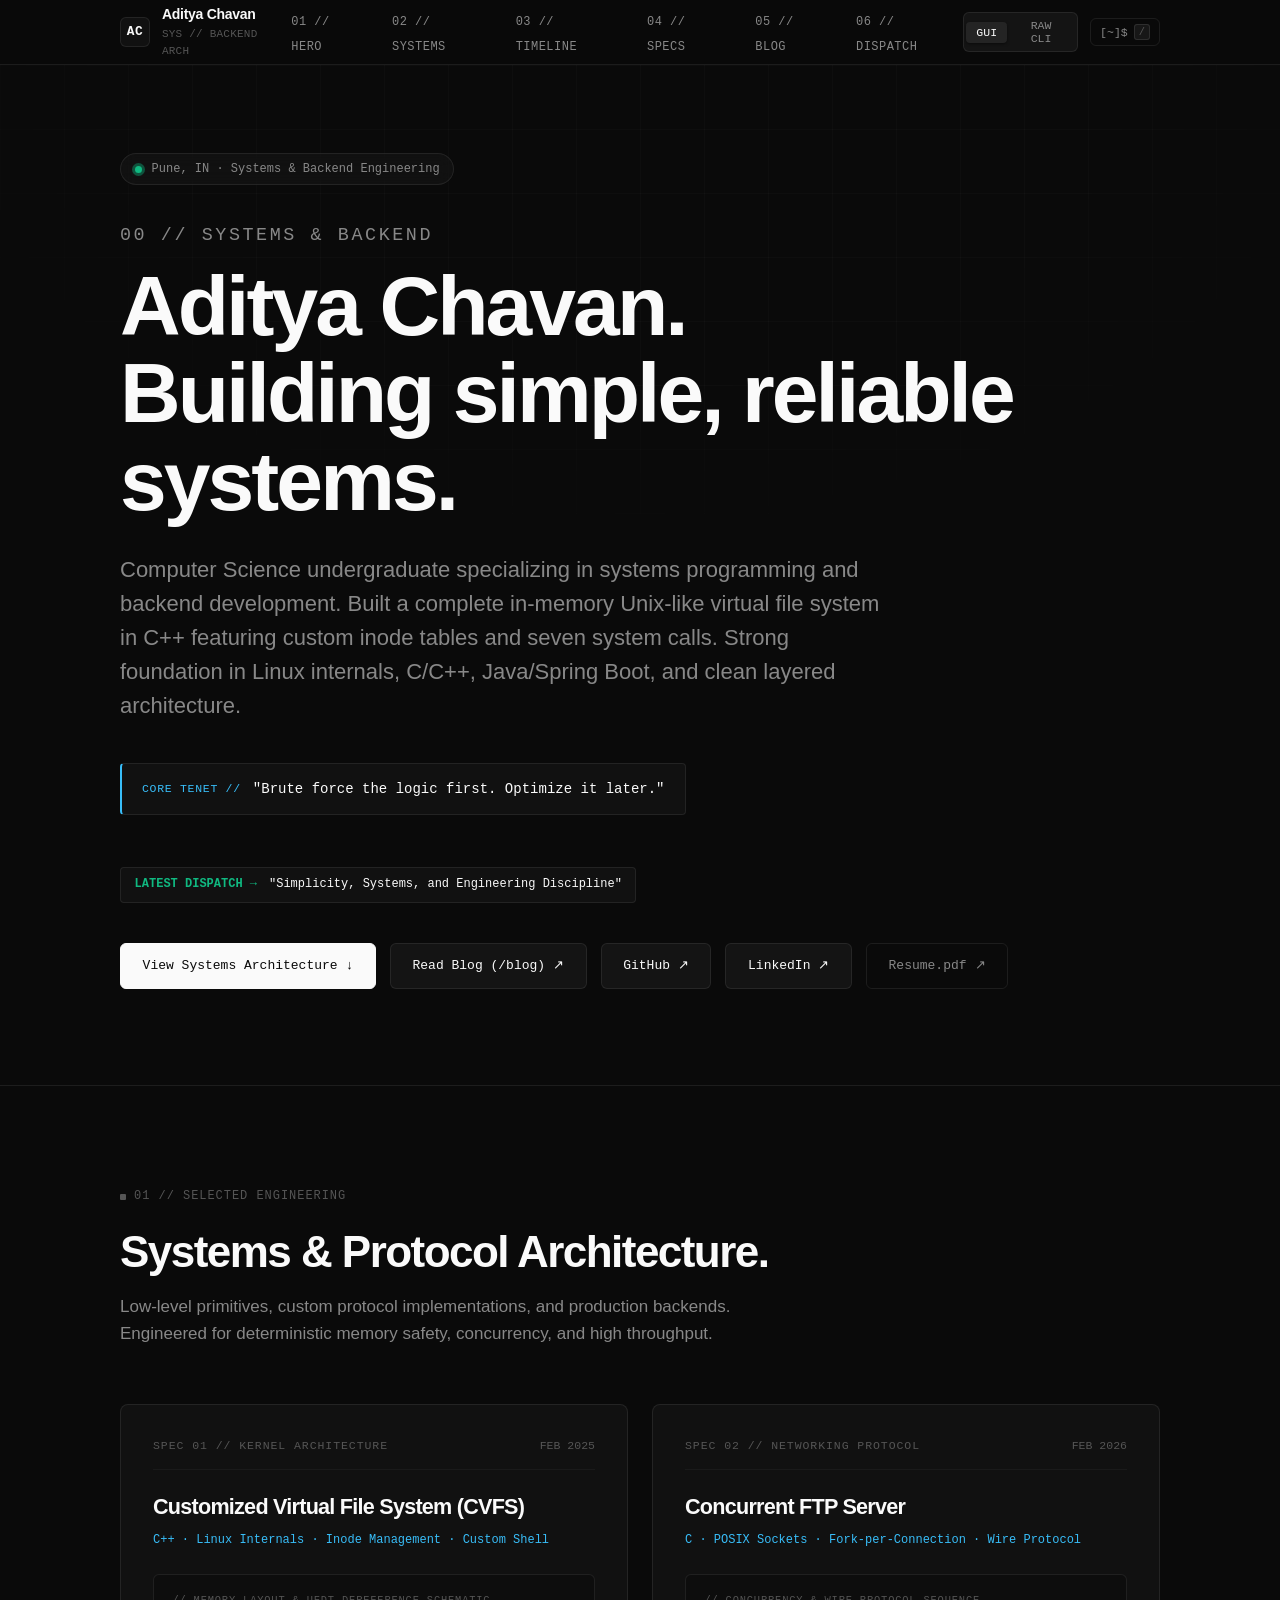
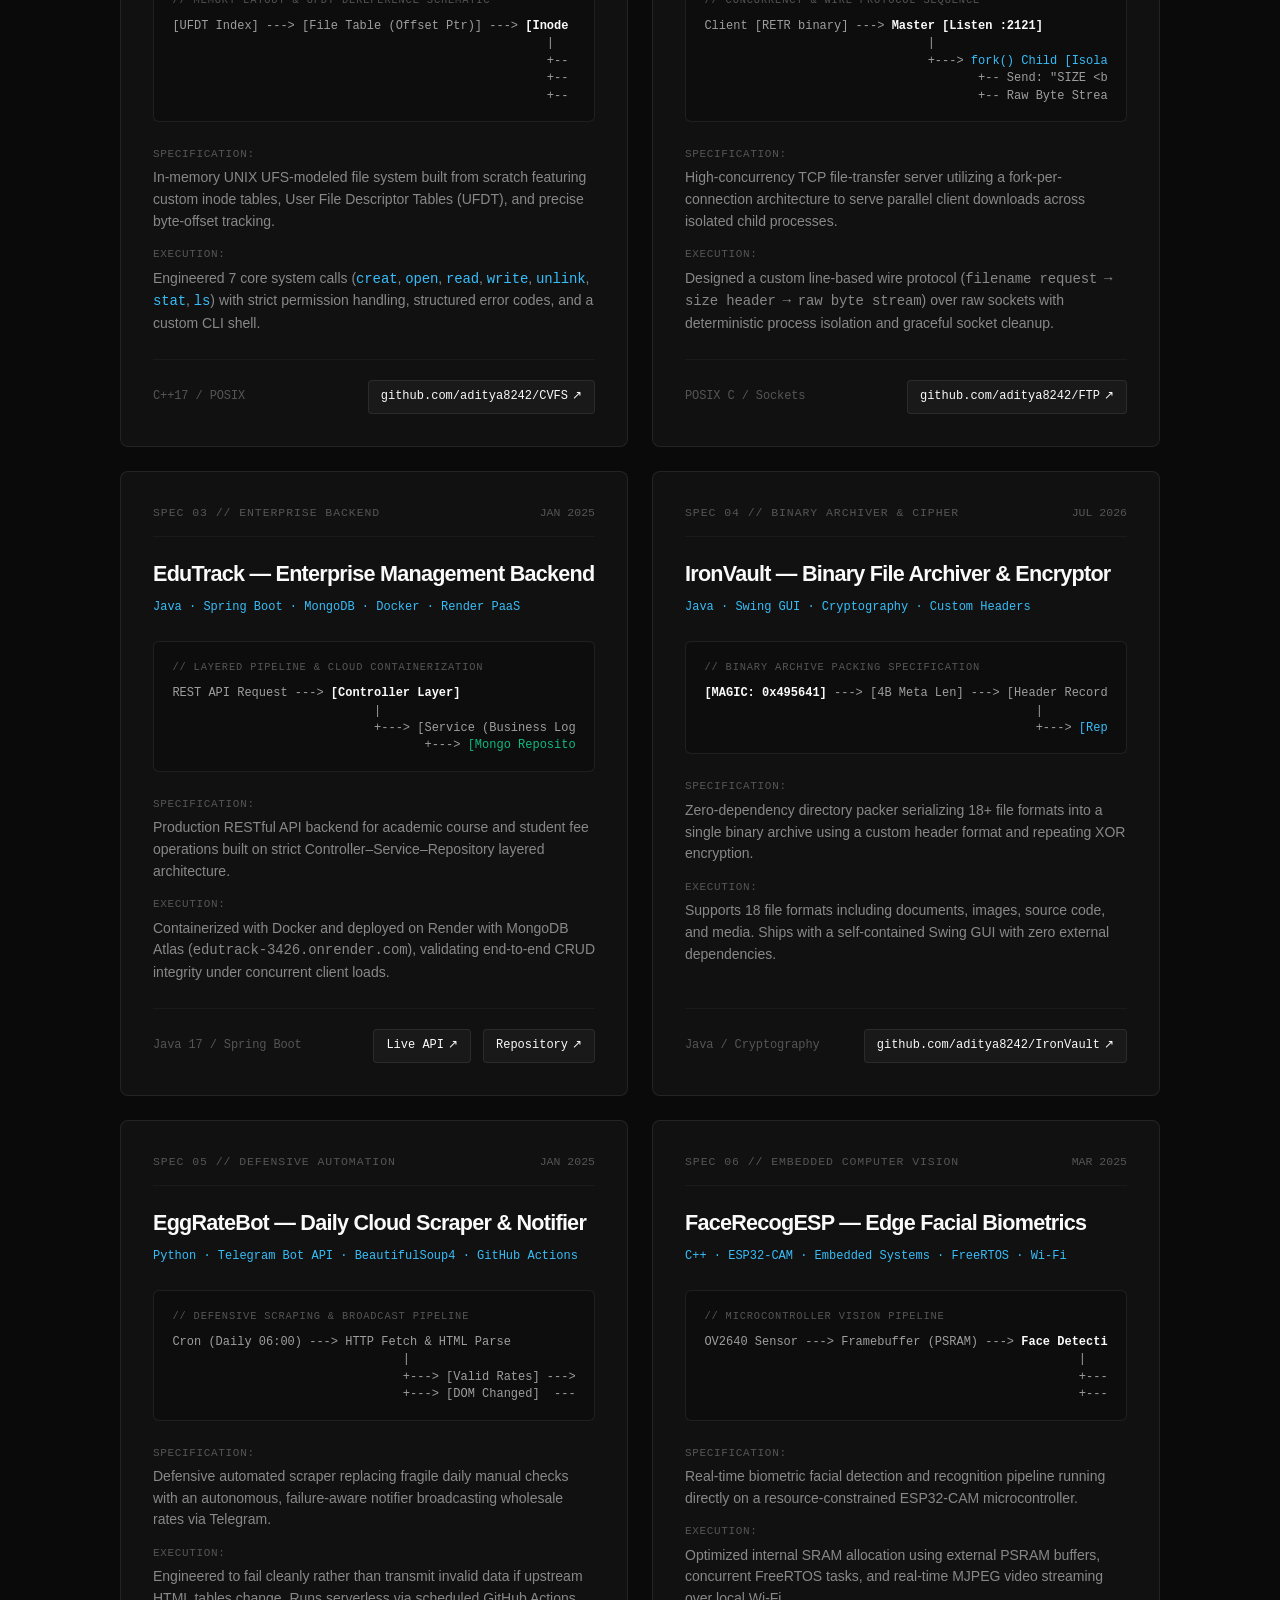
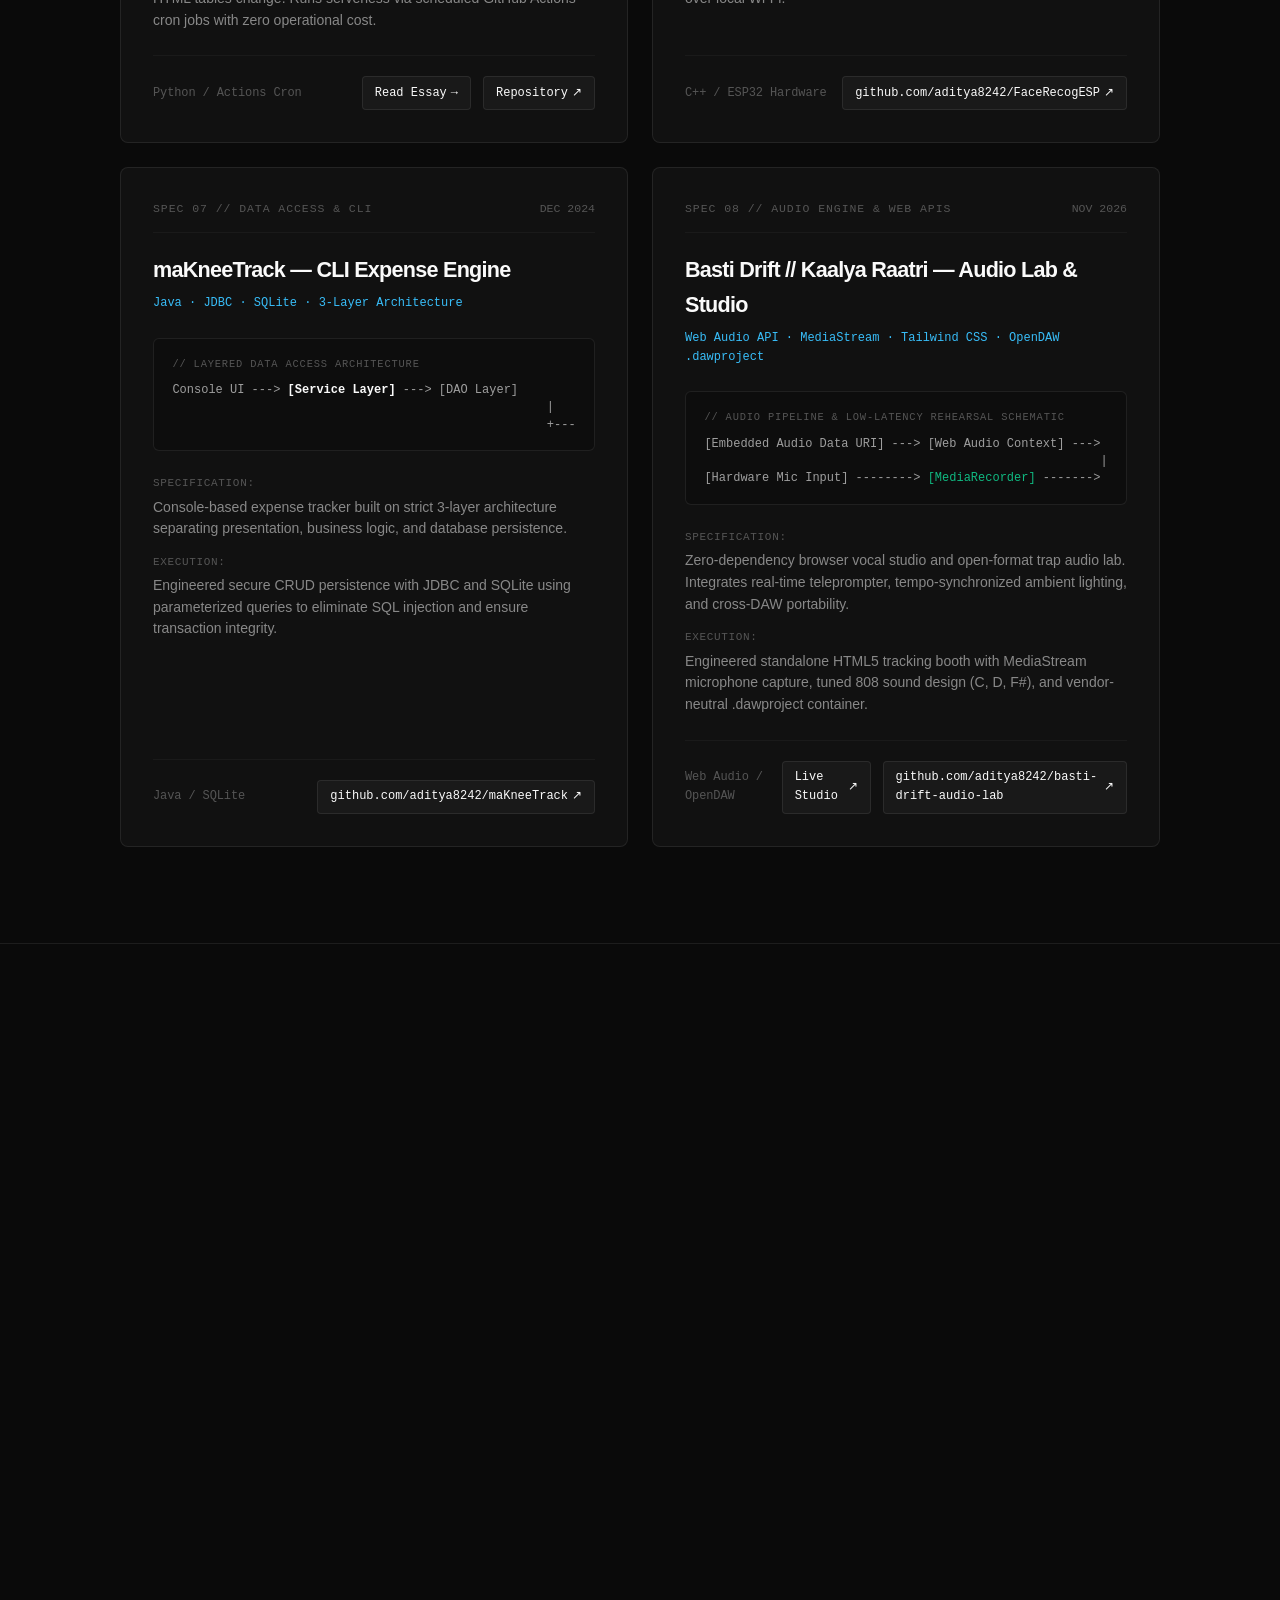
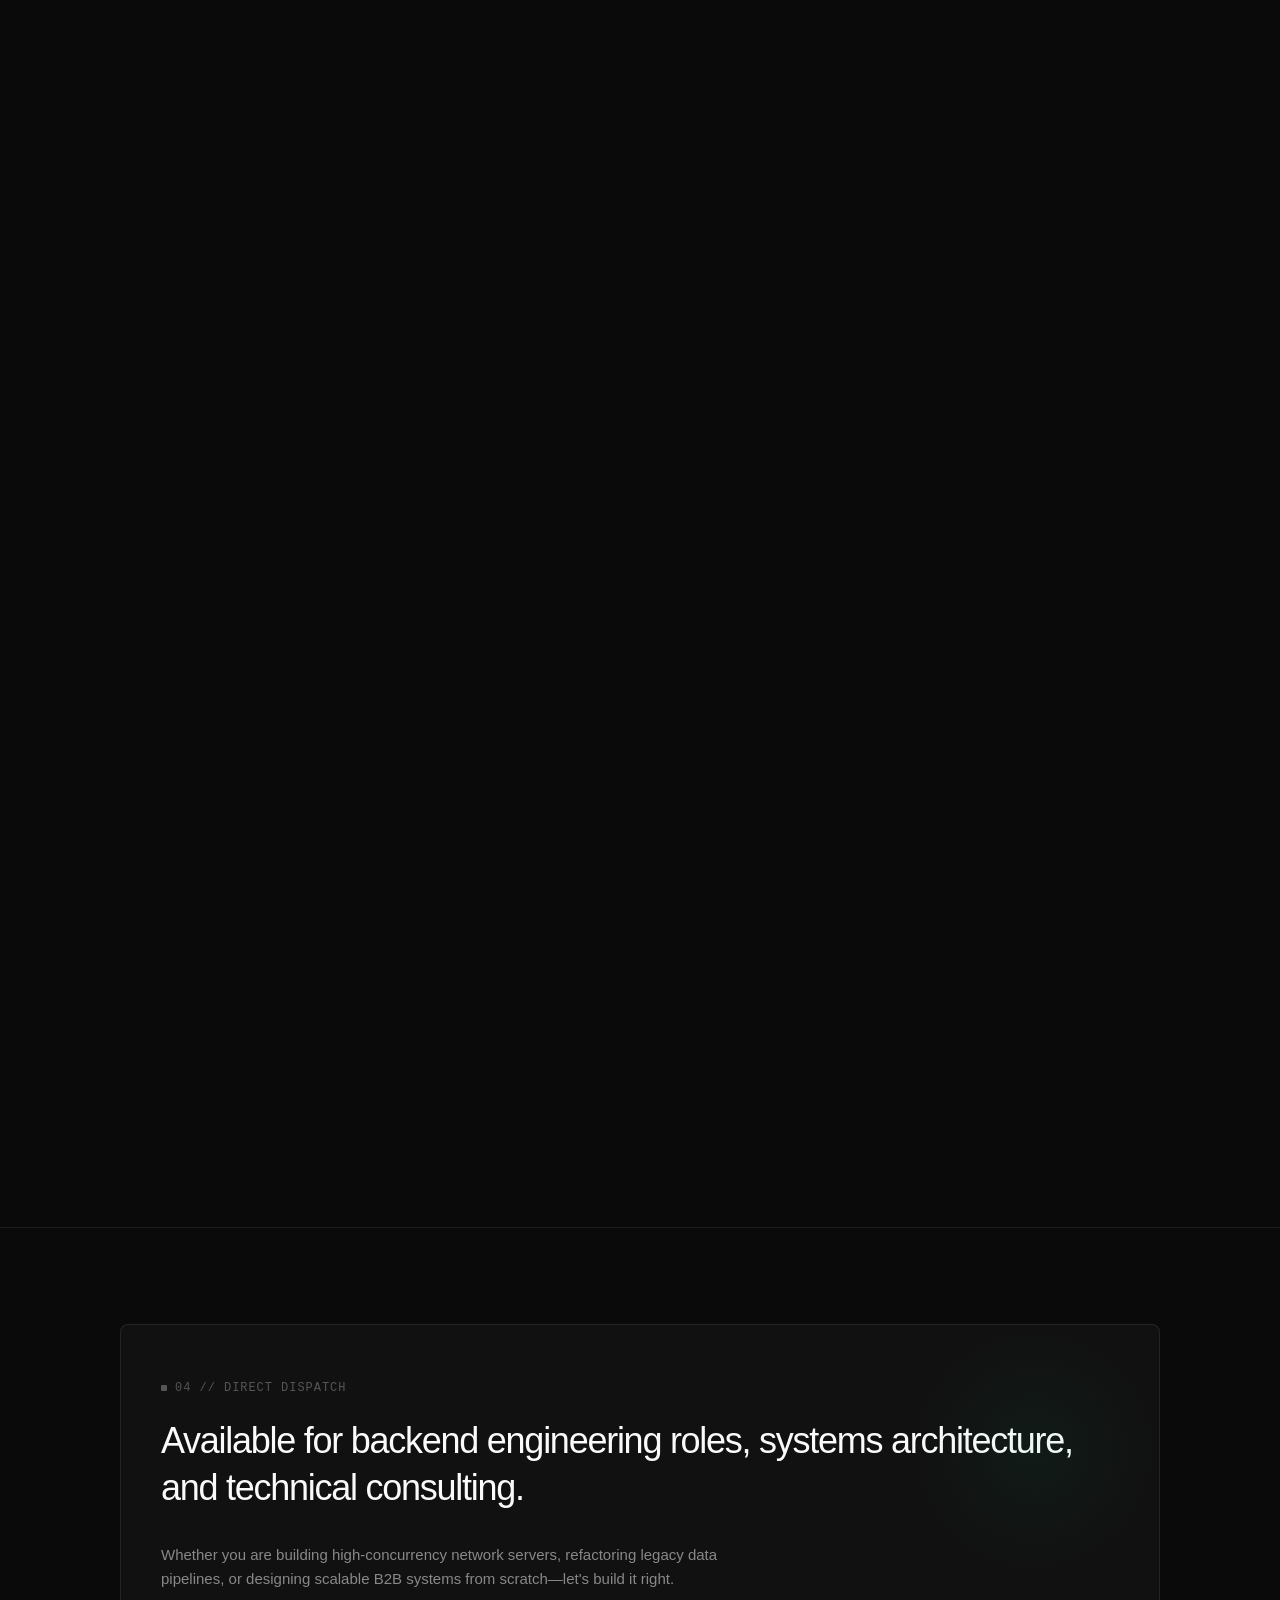
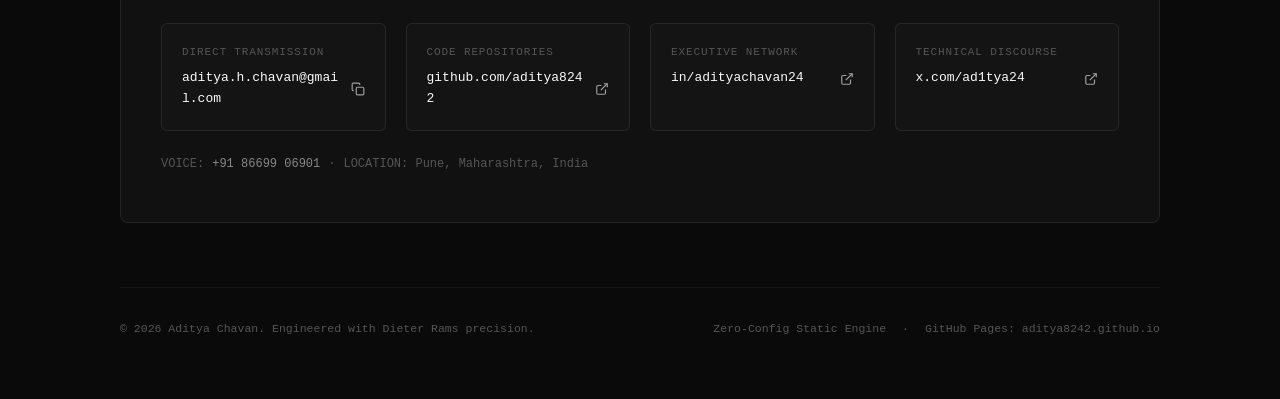
==== commit 0b40938f: "fix(encoding): sanitize HTML entities, ASCII schematics, and explicit UTF-8 Content-Type" ====
--- a/index.html
+++ b/index.html
@@ -2,8 +2,9 @@
 <html lang="en">
 <head>
   <meta charset="UTF-8">
+  <meta http-equiv="Content-Type" content="text/html; charset=UTF-8">
   <meta name="viewport" content="width=device-width, initial-scale=1.0">
-  <title>Aditya Chavan — Systems & Backend Architecture</title>
+  <title>Aditya Chavan &mdash; Systems & Backend Architecture</title>
   
   <!-- Security Directives -->
   <meta http-equiv="X-Content-Type-Options" content="nosniff">
@@ -11,8 +12,8 @@
   <meta http-equiv="Content-Security-Policy" content="default-src 'self'; script-src 'self' 'unsafe-inline'; style-src 'self' 'unsafe-inline' https://fonts.googleapis.com; font-src 'self' https://fonts.gstatic.com; img-src 'self' data: https:; connect-src 'self'; base-uri 'self'; form-action 'self';">
 
   <!-- Primary Meta Tags -->
-  <meta name="title" content="Aditya Chavan — Systems & Backend Architecture">
-  <meta name="description" content="Software Engineer focused on Linux internals, C/C++, and scalable Java backends—with practical experience building custom web software for businesses at Iron & Logic.">
+  <meta name="title" content="Aditya Chavan &mdash; Systems & Backend Architecture">
+  <meta name="description" content="Software Engineer focused on Linux internals, C/C++, and scalable Java backends&mdash;with practical experience building custom web software for businesses at Iron & Logic.">
   <meta name="keywords" content="Aditya Chavan, Systems Engineer, Backend Engineer, Linux Internals, C++, Spring Boot, Pune, Software Architect, GitHub Pages">
   <meta name="author" content="Aditya Chavan">
   <meta name="theme-color" content="#0A0A0A">
@@ -21,16 +22,16 @@
   <!-- Open Graph / Facebook / LinkedIn -->
   <meta property="og:type" content="website">
   <meta property="og:url" content="https://aditya8242.github.io/">
-  <meta property="og:title" content="Aditya Chavan — Systems & Backend Architecture">
-  <meta property="og:description" content="Software Engineer focused on Linux internals, C/C++, and scalable Java backends—with practical experience building custom web software for businesses at Iron & Logic.">
+  <meta property="og:title" content="Aditya Chavan &mdash; Systems & Backend Architecture">
+  <meta property="og:description" content="Software Engineer focused on Linux internals, C/C++, and scalable Java backends&mdash;with practical experience building custom web software for businesses at Iron & Logic.">
   <meta property="og:site_name" content="Aditya Chavan Portfolio">
 
   <!-- Twitter -->
   <meta name="twitter:card" content="summary_large_image">
   <meta name="twitter:site" content="@ad1tya24">
   <meta name="twitter:creator" content="@ad1tya24">
-  <meta name="twitter:title" content="Aditya Chavan — Systems & Backend Architecture">
-  <meta name="twitter:description" content="Software Engineer focused on Linux internals, C/C++, and scalable Java backends—with practical experience building custom web software for businesses at Iron & Logic.">
+  <meta name="twitter:title" content="Aditya Chavan &mdash; Systems & Backend Architecture">
+  <meta name="twitter:description" content="Software Engineer focused on Linux internals, C/C++, and scalable Java backends&mdash;with practical experience building custom web software for businesses at Iron & Logic.">
 
   <!-- Favicon -->
   <link rel="icon" type="image/svg+xml" href="favicon.svg">
@@ -131,7 +132,7 @@
 
           <!-- Mobile Navigation Toggle -->
           <button id="mobile-menu-btn" class="mobile-menu-toggle" aria-label="Toggle navigation menu">
-            <span class="menu-icon">☰</span>
+            <span class="menu-icon">&#9776;</span>
           </button>
         </div>
       </div>
@@ -140,13 +141,13 @@
     <!-- Mobile Navigation Drawer -->
     <div id="mobile-nav-drawer" class="mobile-nav-drawer">
       <ul class="mobile-nav-list">
-        <li><a href="#hero" class="mobile-nav-link"><span>01 // Hero</span><span>↓</span></a></li>
-        <li><a href="#systems" class="mobile-nav-link"><span>02 // Systems &amp; Architecture</span><span>↓</span></a></li>
-        <li><a href="#timeline" class="mobile-nav-link"><span>03 // Engineering Timeline</span><span>↓</span></a></li>
-        <li><a href="#specs" class="mobile-nav-link"><span>04 // Hardware &amp; System Specs</span><span>↓</span></a></li>
-        <li><a href="#writing" class="mobile-nav-link"><span>05 // Engineering Dispatches</span><span>↓</span></a></li>
-        <li><a href="#dispatch" class="mobile-nav-link"><span>06 // Direct Dispatch / Contact</span><span>↓</span></a></li>
-        <li><a href="blog/" class="mobile-nav-link accent"><span>→ Engineering Blog Archive</span><span>↗</span></a></li>
+        <li><a href="#hero" class="mobile-nav-link"><span>01 // Hero</span><span>&darr;</span></a></li>
+        <li><a href="#systems" class="mobile-nav-link"><span>02 // Systems &amp; Architecture</span><span>&darr;</span></a></li>
+        <li><a href="#timeline" class="mobile-nav-link"><span>03 // Engineering Timeline</span><span>&darr;</span></a></li>
+        <li><a href="#specs" class="mobile-nav-link"><span>04 // Hardware &amp; System Specs</span><span>&darr;</span></a></li>
+        <li><a href="#writing" class="mobile-nav-link"><span>05 // Engineering Dispatches</span><span>&darr;</span></a></li>
+        <li><a href="#dispatch" class="mobile-nav-link"><span>06 // Direct Dispatch / Contact</span><span>&darr;</span></a></li>
+        <li><a href="blog/" class="mobile-nav-link accent"><span>&rarr; Engineering Blog Archive</span><span>&#8599;</span></a></li>
       </ul>
     </div>
   </header>
@@ -162,7 +163,7 @@
         <!-- Live Status Pill -->
         <div class="hero-status-pill fade-in-entry delay-1">
           <span class="live-indicator-dot"></span>
-          <span>Pune, IN · Systems &amp; Backend Engineering</span>
+          <span>Pune, IN &middot; Systems &amp; Backend Engineering</span>
         </div>
 
         <div class="hero-name fade-in-entry delay-2">00 // SYSTEMS &amp; BACKEND</div>
@@ -184,7 +185,7 @@
         <!-- Latest Dispatch Callout Pill -->
         <div class="fade-in-entry delay-4" style="margin-bottom: 2.5rem;">
           <a href="blog/simplicity-systems-discipline.html" style="display:inline-flex;align-items:center;gap:0.75rem;padding:0.45rem 0.85rem;background:rgba(255,255,255,0.03);border:1px solid var(--border);border-radius:4px;text-decoration:none;font-family:var(--font-mono);font-size:0.75rem;color:var(--text-secondary);transition:border-color var(--transition-fast);">
-            <span style="color:var(--accent-green);font-weight:600;">LATEST DISPATCH →</span>
+            <span style="color:var(--accent-green);font-weight:600;">LATEST DISPATCH &rarr;</span>
             <span style="color:var(--text-primary);">"Simplicity, Systems, and Engineering Discipline"</span>
           </a>
         </div>
@@ -193,23 +194,23 @@
         <div class="hero-actions fade-in-entry delay-5">
           <a href="#systems" class="btn btn-primary">
             <span>View Systems Architecture</span>
-            <span class="mono">↓</span>
+            <span class="mono">&darr;</span>
           </a>
           <a href="blog/" class="btn btn-secondary" title="Visit Engineering Blog">
             <span>Read Blog (/blog)</span>
-            <span class="mono">↗</span>
+            <span class="mono">&#8599;</span>
           </a>
           <a href="https://github.com/aditya8242" target="_blank" rel="noopener noreferrer" class="btn btn-secondary">
             <span>GitHub</span>
-            <span class="mono">↗</span>
+            <span class="mono">&#8599;</span>
           </a>
           <a href="https://linkedin.com/in/adityachavan24" target="_blank" rel="noopener noreferrer" class="btn btn-secondary">
             <span>LinkedIn</span>
-            <span class="mono">↗</span>
+            <span class="mono">&#8599;</span>
           </a>
           <a href="Resume.pdf" target="_blank" rel="noopener noreferrer" class="btn btn-ghost">
             <span>Resume.pdf</span>
-            <span class="mono">↗</span>
+            <span class="mono">&#8599;</span>
           </a>
         </div>
       </div>
@@ -234,16 +235,16 @@
                 <span class="card-date">FEB 2025</span>
               </div>
               <h3 class="card-title">Customized Virtual File System (CVFS)</h3>
-              <div class="card-tech-stack">C++ · Linux Internals · Inode Management · Custom Shell</div>
+              <div class="card-tech-stack">C++ &middot; Linux Internals &middot; Inode Management &middot; Custom Shell</div>
 
               <!-- Architecture Schematic -->
               <div class="card-schematic">
                 <div class="schematic-tag">// MEMORY LAYOUT &amp; UFDT DEREFERENCE SCHEMATIC</div>
-                <div class="schematic-diagram">[UFDT Index] ──► [File Table (Offset Ptr)] ──► <span class="highlight">[Inode Table]</span>
-                                                    │
-                                                    ├── Size &amp; Type
-                                                    ├── Perms (R/W/RW)
-                                                    └── <span class="accent">[1024B Block Buffer]</span></div>
+                <div class="schematic-diagram">[UFDT Index] ---> [File Table (Offset Ptr)] ---> <span class="highlight">[Inode Table]</span>
+                                                    |
+                                                    +-- Size &amp; Type
+                                                    +-- Perms (R/W/RW)
+                                                    +-- <span class="accent">[1024B Block Buffer]</span></div>
               </div>
 
               <div class="card-spec-block">
@@ -267,7 +268,7 @@
               <div class="card-links">
                 <a href="https://github.com/aditya8242/CustomizedVirtualFileSystem" target="_blank" rel="noopener noreferrer" class="link-btn">
                   <span>github.com/aditya8242/CVFS</span>
-                  <span>↗</span>
+                  <span>&#8599;</span>
                 </a>
               </div>
             </div>
@@ -281,16 +282,16 @@
                 <span class="card-date">FEB 2026</span>
               </div>
               <h3 class="card-title">Concurrent FTP Server</h3>
-              <div class="card-tech-stack">C · POSIX Sockets · Fork-per-Connection · Wire Protocol</div>
+              <div class="card-tech-stack">C &middot; POSIX Sockets &middot; Fork-per-Connection &middot; Wire Protocol</div>
 
               <!-- Architecture Schematic -->
               <div class="card-schematic">
                 <div class="schematic-tag">// CONCURRENCY &amp; WIRE PROTOCOL SEQUENCE</div>
-                <div class="schematic-diagram">Client [RETR binary] ──► <span class="highlight">Master [Listen :2121]</span>
-                               │
-                               └──► <span class="cyan">fork() Child [Isolated PID]</span>
-                                      ├── Send: "SIZE &lt;bytes&gt;\n"
-                                      └── Raw Byte Stream @ 4KB Buffer</div>
+                <div class="schematic-diagram">Client [RETR binary] ---> <span class="highlight">Master [Listen :2121]</span>
+                               |
+                               +---> <span class="cyan">fork() Child [Isolated PID]</span>
+                                      +-- Send: "SIZE &lt;bytes&gt;\n"
+                                      +-- Raw Byte Stream @ 4KB Buffer</div>
               </div>
 
               <div class="card-spec-block">
@@ -303,7 +304,7 @@
                 <div class="spec-row">
                   <div class="spec-label">Execution:</div>
                   <div class="spec-body">
-                    Designed a custom line-based wire protocol (<code class="mono">filename request</code> → <code class="mono">size header</code> → <code class="mono">raw byte stream</code>) over raw sockets with deterministic process isolation and graceful socket cleanup.
+                    Designed a custom line-based wire protocol (<code class="mono">filename request</code> &rarr; <code class="mono">size header</code> &rarr; <code class="mono">raw byte stream</code>) over raw sockets with deterministic process isolation and graceful socket cleanup.
                   </div>
                 </div>
               </div>
@@ -314,7 +315,7 @@
               <div class="card-links">
                 <a href="https://github.com/aditya8242/ConcurrentFTPServer" target="_blank" rel="noopener noreferrer" class="link-btn">
                   <span>github.com/aditya8242/FTP</span>
-                  <span>↗</span>
+                  <span>&#8599;</span>
                 </a>
               </div>
             </div>
@@ -327,23 +328,23 @@
                 <span class="card-num">SPEC 03 // ENTERPRISE BACKEND</span>
                 <span class="card-date">JAN 2025</span>
               </div>
-              <h3 class="card-title">EduTrack — Enterprise Management Backend</h3>
-              <div class="card-tech-stack">Java · Spring Boot · MongoDB · Docker · Render PaaS</div>
+              <h3 class="card-title">EduTrack &mdash; Enterprise Management Backend</h3>
+              <div class="card-tech-stack">Java &middot; Spring Boot &middot; MongoDB &middot; Docker &middot; Render PaaS</div>
 
               <!-- Architecture Schematic -->
               <div class="card-schematic">
                 <div class="schematic-tag">// LAYERED PIPELINE &amp; CLOUD CONTAINERIZATION</div>
-                <div class="schematic-diagram">REST API Request ──► <span class="highlight">[Controller Layer]</span>
-                            │
-                            └──► [Service (Business Logic)]
-                                   └──► <span class="accent">[Mongo Repository]</span> ──► Cloud Atlas</div>
+                <div class="schematic-diagram">REST API Request ---> <span class="highlight">[Controller Layer]</span>
+                            |
+                            +---> [Service (Business Logic)]
+                                   +---> <span class="accent">[Mongo Repository]</span> ---> Cloud Atlas</div>
               </div>
 
               <div class="card-spec-block">
                 <div class="spec-row">
                   <div class="spec-label">Specification:</div>
                   <div class="spec-body">
-                    Production RESTful API backend for academic course and student fee operations built on strict Controller–Service–Repository layered architecture.
+                    Production RESTful API backend for academic course and student fee operations built on strict Controller&ndash;Service&ndash;Repository layered architecture.
                   </div>
                 </div>
                 <div class="spec-row">
@@ -360,11 +361,11 @@
               <div class="card-links">
                 <a href="https://edutrack-3426.onrender.com" target="_blank" rel="noopener noreferrer" class="link-btn" title="Live Deployment">
                   <span>Live API</span>
-                  <span>↗</span>
+                  <span>&#8599;</span>
                 </a>
                 <a href="https://github.com/aditya8242/EduTrack" target="_blank" rel="noopener noreferrer" class="link-btn">
                   <span>Repository</span>
-                  <span>↗</span>
+                  <span>&#8599;</span>
                 </a>
               </div>
             </div>
@@ -377,15 +378,15 @@
                 <span class="card-num">SPEC 04 // BINARY ARCHIVER &amp; CIPHER</span>
                 <span class="card-date">JUL 2026</span>
               </div>
-              <h3 class="card-title">IronVault — Binary File Archiver &amp; Encryptor</h3>
-              <div class="card-tech-stack">Java · Swing GUI · Cryptography · Custom Headers</div>
+              <h3 class="card-title">IronVault &mdash; Binary File Archiver &amp; Encryptor</h3>
+              <div class="card-tech-stack">Java &middot; Swing GUI &middot; Cryptography &middot; Custom Headers</div>
 
               <!-- Architecture Schematic -->
               <div class="card-schematic">
                 <div class="schematic-tag">// BINARY ARCHIVE PACKING SPECIFICATION</div>
-                <div class="schematic-diagram"><span class="highlight">[MAGIC: 0x495641]</span> ──► [4B Meta Len] ──► [Header Records x N]
-                                              │
-                                              └──► <span class="cyan">[Repeating XOR Stream]</span></div>
+                <div class="schematic-diagram"><span class="highlight">[MAGIC: 0x495641]</span> ---> [4B Meta Len] ---> [Header Records x N]
+                                              |
+                                              +---> <span class="cyan">[Repeating XOR Stream]</span></div>
               </div>
 
               <div class="card-spec-block">
@@ -409,7 +410,7 @@
               <div class="card-links">
                 <a href="https://github.com/aditya8242/IronVault" target="_blank" rel="noopener noreferrer" class="link-btn">
                   <span>github.com/aditya8242/IronVault</span>
-                  <span>↗</span>
+                  <span>&#8599;</span>
                 </a>
               </div>
             </div>
@@ -422,16 +423,16 @@
                 <span class="card-num">SPEC 05 // DEFENSIVE AUTOMATION</span>
                 <span class="card-date">JAN 2025</span>
               </div>
-              <h3 class="card-title">EggRateBot — Daily Cloud Scraper &amp; Notifier</h3>
-              <div class="card-tech-stack">Python · Telegram Bot API · BeautifulSoup4 · GitHub Actions</div>
+              <h3 class="card-title">EggRateBot &mdash; Daily Cloud Scraper &amp; Notifier</h3>
+              <div class="card-tech-stack">Python &middot; Telegram Bot API &middot; BeautifulSoup4 &middot; GitHub Actions</div>
 
               <!-- Architecture Schematic -->
               <div class="card-schematic">
                 <div class="schematic-tag">// DEFENSIVE SCRAPING &amp; BROADCAST PIPELINE</div>
-                <div class="schematic-diagram">Cron (Daily 06:00) ──► HTTP Fetch &amp; HTML Parse
-                                │
-                                ├──► [Valid Rates] ──► <span class="accent">Telegram Bot Broadcast</span>
-                                └──► [DOM Changed]  ──► <span class="highlight">Fail Clean (No False Data)</span></div>
+                <div class="schematic-diagram">Cron (Daily 06:00) ---> HTTP Fetch &amp; HTML Parse
+                                |
+                                +---> [Valid Rates] ---> <span class="accent">Telegram Bot Broadcast</span>
+                                +---> [DOM Changed]  ---> <span class="highlight">Fail Clean (No False Data)</span></div>
               </div>
 
               <div class="card-spec-block">
@@ -455,11 +456,11 @@
               <div class="card-links">
                 <a href="blog/automating-a-daily-task.html" class="link-btn" title="Read Essay">
                   <span>Read Essay</span>
-                  <span>→</span>
+                  <span>&rarr;</span>
                 </a>
                 <a href="https://github.com/aditya8242/EggRateBot" target="_blank" rel="noopener noreferrer" class="link-btn">
                   <span>Repository</span>
-                  <span>↗</span>
+                  <span>&#8599;</span>
                 </a>
               </div>
             </div>
@@ -472,16 +473,16 @@
                 <span class="card-num">SPEC 06 // EMBEDDED COMPUTER VISION</span>
                 <span class="card-date">MAR 2025</span>
               </div>
-              <h3 class="card-title">FaceRecogESP — Edge Facial Biometrics</h3>
-              <div class="card-tech-stack">C++ · ESP32-CAM · Embedded Systems · FreeRTOS · Wi-Fi</div>
+              <h3 class="card-title">FaceRecogESP &mdash; Edge Facial Biometrics</h3>
+              <div class="card-tech-stack">C++ &middot; ESP32-CAM &middot; Embedded Systems &middot; FreeRTOS &middot; Wi-Fi</div>
 
               <!-- Architecture Schematic -->
               <div class="card-schematic">
                 <div class="schematic-tag">// MICROCONTROLLER VISION PIPELINE</div>
-                <div class="schematic-diagram">OV2640 Sensor ──► Framebuffer (PSRAM) ──► <span class="highlight">Face Detection / Recognition</span>
-                                                    │
-                                                    ├──► <span class="cyan">MJPEG Wi-Fi Stream (:80)</span>
-                                                    └──► GPIO Hardware Trigger</div>
+                <div class="schematic-diagram">OV2640 Sensor ---> Framebuffer (PSRAM) ---> <span class="highlight">Face Detection / Recognition</span>
+                                                    |
+                                                    +---> <span class="cyan">MJPEG Wi-Fi Stream (:80)</span>
+                                                    +---> GPIO Hardware Trigger</div>
               </div>
 
               <div class="card-spec-block">
@@ -505,7 +506,7 @@
               <div class="card-links">
                 <a href="https://github.com/aditya8242/FaceRecogESP" target="_blank" rel="noopener noreferrer" class="link-btn">
                   <span>github.com/aditya8242/FaceRecogESP</span>
-                  <span>↗</span>
+                  <span>&#8599;</span>
                 </a>
               </div>
             </div>
@@ -518,15 +519,15 @@
                 <span class="card-num">SPEC 07 // DATA ACCESS &amp; CLI</span>
                 <span class="card-date">DEC 2024</span>
               </div>
-              <h3 class="card-title">maKneeTrack — CLI Expense Engine</h3>
-              <div class="card-tech-stack">Java · JDBC · SQLite · 3-Layer Architecture</div>
+              <h3 class="card-title">maKneeTrack &mdash; CLI Expense Engine</h3>
+              <div class="card-tech-stack">Java &middot; JDBC &middot; SQLite &middot; 3-Layer Architecture</div>
 
               <!-- Architecture Schematic -->
               <div class="card-schematic">
                 <div class="schematic-tag">// LAYERED DATA ACCESS ARCHITECTURE</div>
-                <div class="schematic-diagram">Console UI ──► <span class="highlight">[Service Layer]</span> ──► [DAO Layer]
-                                                    │
-                                                    └──► <span class="accent">SQLite (PreparedStatements)</span></div>
+                <div class="schematic-diagram">Console UI ---> <span class="highlight">[Service Layer]</span> ---> [DAO Layer]
+                                                    |
+                                                    +---> <span class="accent">SQLite (PreparedStatements)</span></div>
               </div>
 
               <div class="card-spec-block">
@@ -550,7 +551,7 @@
               <div class="card-links">
                 <a href="https://github.com/aditya8242/maKneeTrack" target="_blank" rel="noopener noreferrer" class="link-btn">
                   <span>github.com/aditya8242/maKneeTrack</span>
-                  <span>↗</span>
+                  <span>&#8599;</span>
                 </a>
               </div>
             </div>
@@ -563,15 +564,15 @@
                 <span class="card-num">SPEC 08 // AUDIO ENGINE &amp; WEB APIS</span>
                 <span class="card-date">NOV 2026</span>
               </div>
-              <h3 class="card-title">Basti Drift // Kaalya Raatri — Audio Lab &amp; Studio</h3>
-              <div class="card-tech-stack">Web Audio API · MediaStream · Tailwind CSS · OpenDAW .dawproject</div>
+              <h3 class="card-title">Basti Drift // Kaalya Raatri &mdash; Audio Lab &amp; Studio</h3>
+              <div class="card-tech-stack">Web Audio API &middot; MediaStream &middot; Tailwind CSS &middot; OpenDAW .dawproject</div>
 
               <!-- Architecture Schematic -->
               <div class="card-schematic">
                 <div class="schematic-tag">// AUDIO PIPELINE &amp; LOW-LATENCY REHEARSAL SCHEMATIC</div>
-                <div class="schematic-diagram">[Embedded Audio Data URI] ──► [Web Audio Context] ──► <span class="highlight">[Ambient Dynamic Shaders]</span>
-                                                       │
-[Hardware Mic Input] ───────► <span class="accent">[MediaRecorder]</span> ──────► [Zero-Cloud .webm Take]</div>
+                <div class="schematic-diagram">[Embedded Audio Data URI] ---> [Web Audio Context] ---> <span class="highlight">[Ambient Dynamic Shaders]</span>
+                                                       |
+[Hardware Mic Input] --------> <span class="accent">[MediaRecorder]</span> -------> [Zero-Cloud .webm Take]</div>
               </div>
 
               <div class="card-spec-block">
@@ -595,11 +596,11 @@
               <div class="card-links">
                 <a href="https://aditya8242.github.io/basti-drift-audio-lab/" target="_blank" rel="noopener noreferrer" class="link-btn accent">
                   <span>Live Studio</span>
-                  <span>↗</span>
+                  <span>&#8599;</span>
                 </a>
                 <a href="https://github.com/aditya8242/basti-drift-audio-lab" target="_blank" rel="noopener noreferrer" class="link-btn">
                   <span>github.com/aditya8242/basti-drift-audio-lab</span>
-                  <span>↗</span>
+                  <span>&#8599;</span>
                 </a>
               </div>
             </div>
@@ -627,7 +628,7 @@
                 <h3 class="timeline-company">Brilliant Info Systems Pvt. Ltd.</h3>
                 <span class="timeline-role">Intern</span>
               </div>
-              <span class="timeline-period">Oct 2026 – Present · Kothrud, Pune</span>
+              <span class="timeline-period">Oct 2026 &ndash; Present &middot; Kothrud, Pune</span>
             </div>
             <p class="timeline-body">
               Capture customer requirements, support software demos and proposals, and maintain client records and market research across enterprise operations.
@@ -647,7 +648,7 @@
                 <h3 class="timeline-company">Iron &amp; Logic</h3>
                 <span class="timeline-role">Web Architect &amp; Software Engineer</span>
               </div>
-              <span class="timeline-period">Aug 2026 – Present · Pune, India</span>
+              <span class="timeline-period">Aug 2026 &ndash; Present &middot; Pune, India</span>
             </div>
             <p class="timeline-body">
               Build web architecture and booking integrations for local Pune businesses; develop AI-integrated tooling for B2B lead generation.
@@ -767,7 +768,7 @@
                 <span class="spec-token">Infosys Python Certified</span>
               </div>
               <p class="spec-note">
-                Active open-source contributor to C library codebases. Savitribai Phule Pune University (2023–2026). Rigorous foundation in data structures, algorithms, and computing fundamentals.
+                Active open-source contributor to C library codebases. Savitribai Phule Pune University (2023&ndash;2026). Rigorous foundation in data structures, algorithms, and computing fundamentals.
               </p>
             </div>
           </div>
@@ -784,7 +785,7 @@
           <h2 class="section-heading" style="margin-bottom: 0;">Engineering Dispatches.</h2>
           <a href="blog/" class="btn btn-secondary" title="Visit Complete Blog">
             <span>Explore All Articles (/blog)</span>
-            <span class="mono">→</span>
+            <span class="mono">&rarr;</span>
           </a>
         </div>
         <p class="section-lead">
@@ -797,16 +798,16 @@
             <div>
               <div class="card-header-bar">
                 <span class="card-num">ESSAY 01 // OPEN SOURCE</span>
-                <span class="card-date">OCT 2025 · 4 MIN READ</span>
+                <span class="card-date">OCT 2025 &middot; 4 MIN READ</span>
               </div>
               <h3 class="card-title">I Learned Open Source the Hard Way</h3>
-              <div class="card-tech-stack">By failing publicly · C / Doxygen · Maintainer Reality</div>
+              <div class="card-tech-stack">By failing publicly &middot; C / Doxygen &middot; Maintainer Reality</div>
               <p class="spec-body" style="margin-top: 1rem; margin-bottom: 1.5rem;">
                 A firsthand account of failing publicly in open source and learning the real value of ownership, correctness, and trust. What happens when an eager PR with unverified AI comments meets an uncompromising C maintainer.
               </p>
             </div>
             <div class="card-footer">
-              <span class="mono text-accent-green" style="font-size:0.75rem;">Read Essay →</span>
+              <span class="mono text-accent-green" style="font-size:0.75rem;">Read Essay &rarr;</span>
               <span class="mono text-muted" style="font-size:0.75rem;">/blog/learned-open-source-the-hard-way.html</span>
             </div>
           </a>
@@ -816,16 +817,16 @@
             <div>
               <div class="card-header-bar">
                 <span class="card-num">ESSAY 02 // DEFENSIVE AUTOMATION</span>
-                <span class="card-date">2025 · 4 MIN READ</span>
+                <span class="card-date">2025 &middot; 4 MIN READ</span>
               </div>
               <h3 class="card-title">Automating a Daily Task Instead of Repeating It</h3>
-              <div class="card-tech-stack">Replacing fragile manual work · Python · GitHub Actions</div>
+              <div class="card-tech-stack">Replacing fragile manual work &middot; Python &middot; GitHub Actions</div>
               <p class="spec-body" style="margin-top: 1rem; margin-bottom: 1.5rem;">
                 A small automation project that replaces repetitive daily work with a reliable, failure-aware system using Python and GitHub Actions cron jobs. Zero databases, zero babysitting.
               </p>
             </div>
             <div class="card-footer">
-              <span class="mono text-accent-green" style="font-size:0.75rem;">Read Essay →</span>
+              <span class="mono text-accent-green" style="font-size:0.75rem;">Read Essay &rarr;</span>
               <span class="mono text-muted" style="font-size:0.75rem;">/blog/automating-a-daily-task.html</span>
             </div>
           </a>
@@ -834,16 +835,16 @@
             <div>
               <div class="card-header-bar">
                 <span class="card-num">ESSAY 03 // SYSTEMS DISCIPLINE</span>
-                <span class="card-date">2026 · 3 MIN READ</span>
+                <span class="card-date">2026 &middot; 3 MIN READ</span>
               </div>
               <h3 class="card-title">Simplicity, Systems, and Engineering Discipline</h3>
-              <div class="card-tech-stack">Why good software is hard to mess up · Restraint · Terry Davis</div>
+              <div class="card-tech-stack">Why good software is hard to mess up &middot; Restraint &middot; Terry Davis</div>
               <p class="spec-body" style="margin-top: 1rem; margin-bottom: 1.5rem;">
                 Why junior engineers mistake complexity for intelligence, Terry Davis's timeless insight on engineering discipline, and three practical rules for building software that doesn't break at 2:00 AM.
               </p>
             </div>
             <div class="card-footer">
-              <span class="mono text-accent-green" style="font-size:0.75rem;">Read Essay →</span>
+              <span class="mono text-accent-green" style="font-size:0.75rem;">Read Essay &rarr;</span>
               <span class="mono text-muted" style="font-size:0.75rem;">/blog/simplicity-systems-discipline.html</span>
             </div>
           </a>
@@ -862,7 +863,7 @@
             Available for backend engineering roles, systems architecture, and technical consulting.
           </div>
           <p class="text-secondary" style="max-width:620px;margin-bottom:2rem;font-size:0.9375rem;">
-            Whether you are building high-concurrency network servers, refactoring legacy data pipelines, or designing scalable B2B systems from scratch—let's build it right.
+            Whether you are building high-concurrency network servers, refactoring legacy data pipelines, or designing scalable B2B systems from scratch&mdash;let's build it right.
           </p>
 
           <!-- Direct Links Grid -->
@@ -925,7 +926,7 @@
           <div style="margin-top:1.5rem;font-family:var(--font-mono);font-size:0.75rem;color:var(--text-muted);display:flex;align-items:center;gap:0.5rem;">
             <span>VOICE:</span>
             <a href="tel:+918669906901" style="color:var(--text-secondary);text-decoration:none;">+91 86699 06901</a>
-            <span>·</span>
+            <span>&middot;</span>
             <span>LOCATION: Pune, Maharashtra, India</span>
           </div>
         </div>
@@ -933,11 +934,11 @@
         <!-- Bottom bar -->
         <div class="footer-bottom-bar">
           <div>
-            <span>© 2026 Aditya Chavan. Engineered with Dieter Rams precision.</span>
+            <span>&copy; 2026 Aditya Chavan. Engineered with Dieter Rams precision.</span>
           </div>
           <div style="display:flex;gap:1rem;">
             <span>Zero-Config Static Engine</span>
-            <span>·</span>
+            <span>&middot;</span>
             <span>GitHub Pages: aditya8242.github.io</span>
           </div>
         </div>
@@ -958,7 +959,7 @@
             <span class="terminal-dot min"></span>
             <span class="terminal-dot max"></span>
           </div>
-          <div class="terminal-title">aditya@arch-pune: ~ (tty1) — 80x24</div>
+          <div class="terminal-title">aditya@arch-pune: ~ (tty1) &mdash; 80x24</div>
           <button id="term-switch-back-btn" class="modal-close-btn" title="Return to GUI">GUI Mode [Esc]</button>
         </div>
         <div class="terminal-body" id="full-term-body">
@@ -983,8 +984,8 @@
           <span class="terminal-dot min"></span>
           <span class="terminal-dot max"></span>
         </div>
-        <div class="terminal-title">aditya@arch-pune: ~ (sh) — Press Esc to exit</div>
-        <button id="modal-close-btn" class="modal-close-btn" aria-label="Close terminal">✕ Close</button>
+        <div class="terminal-title">aditya@arch-pune: ~ (sh) &mdash; Press Esc to exit</div>
+        <button id="modal-close-btn" class="modal-close-btn" aria-label="Close terminal">&#10005; Close</button>
       </div>
       <div class="terminal-body" id="modal-term-body" style="overflow-y:auto;flex:1;">
         <div class="term-output" id="modal-term-output"></div>
@@ -1164,13 +1165,13 @@
         mobileBtn.addEventListener('click', () => {
           const isOpen = mobileDrawer.classList.toggle('open');
           const iconSpan = mobileBtn.querySelector('.menu-icon');
-          if (iconSpan) iconSpan.textContent = isOpen ? '✕' : '☰';
+          if (iconSpan) iconSpan.textContent = isOpen ? '&#10005;' : '&#9776;';
         });
         mobileDrawer.querySelectorAll('.mobile-nav-link').forEach(link => {
           link.addEventListener('click', () => {
             mobileDrawer.classList.remove('open');
             const iconSpan = mobileBtn.querySelector('.menu-icon');
-            if (iconSpan) iconSpan.textContent = '☰';
+            if (iconSpan) iconSpan.textContent = '&#9776;';
           });
         });
       }
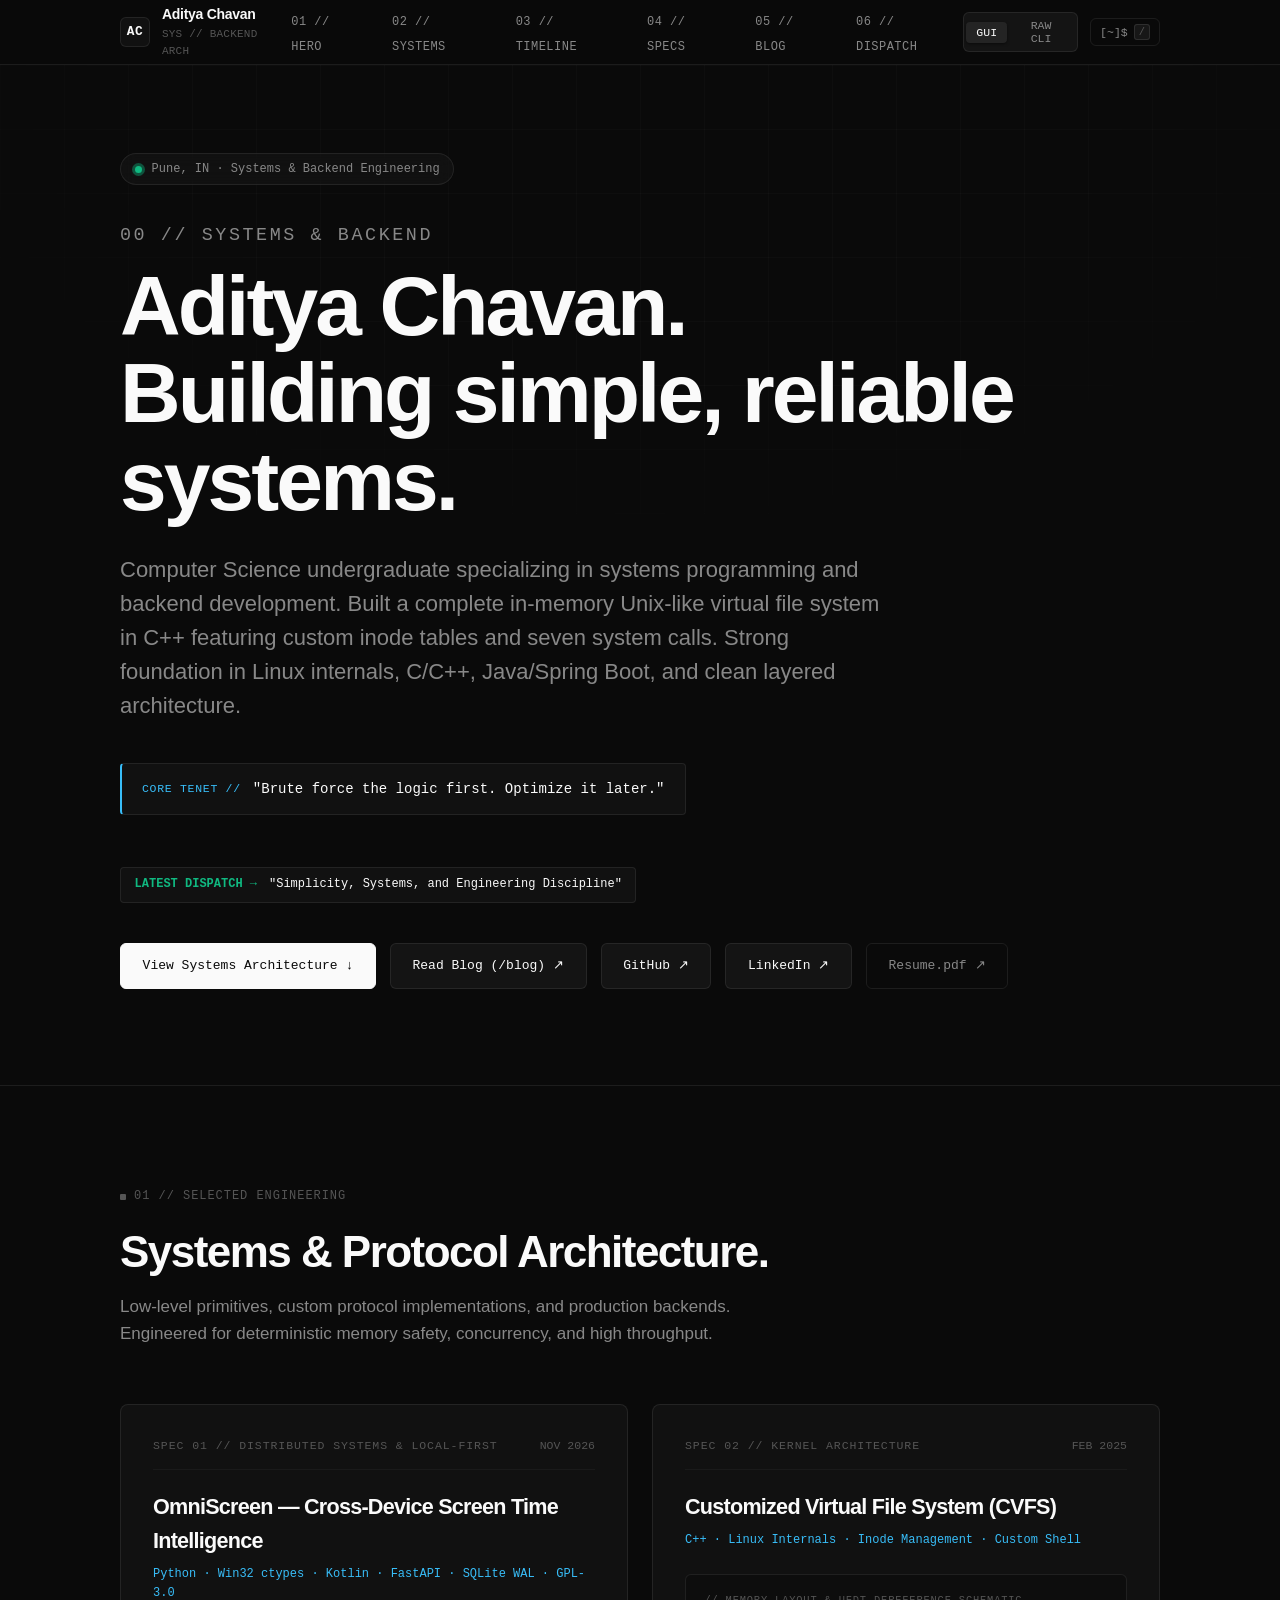
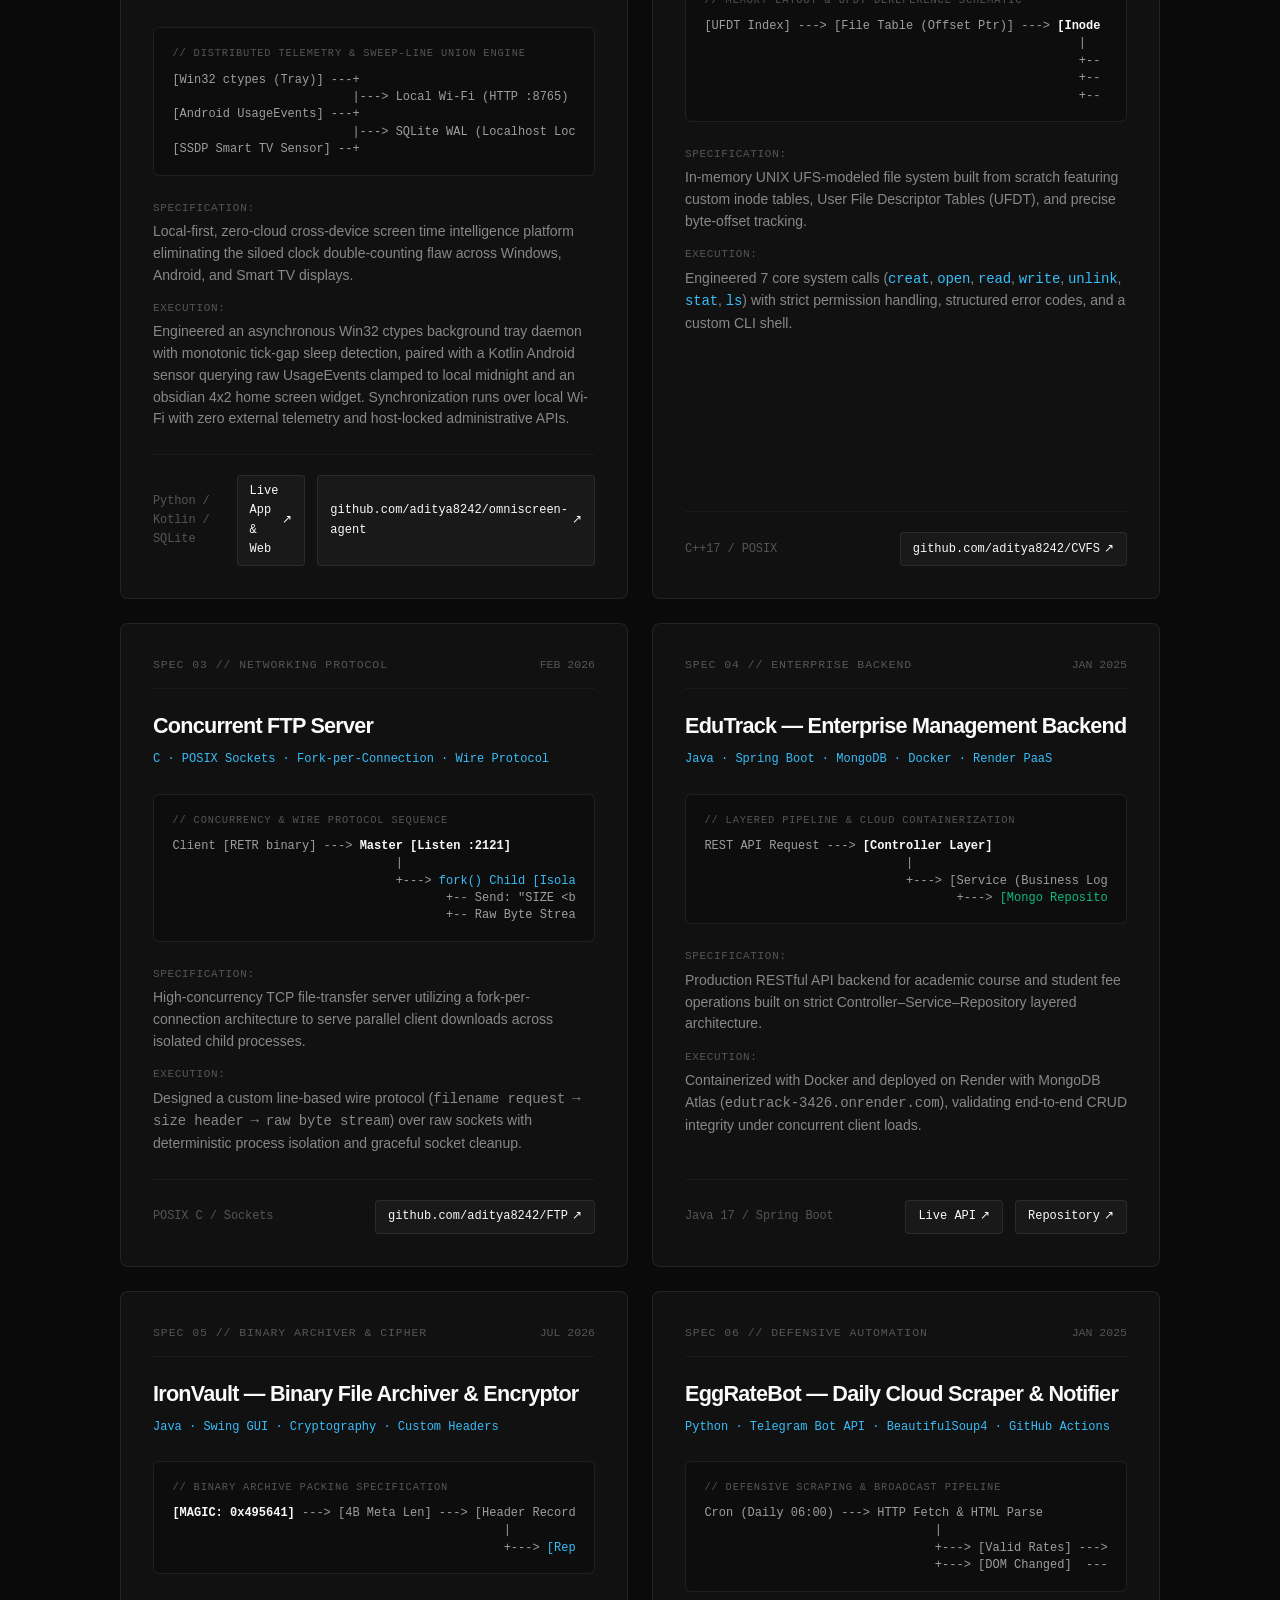
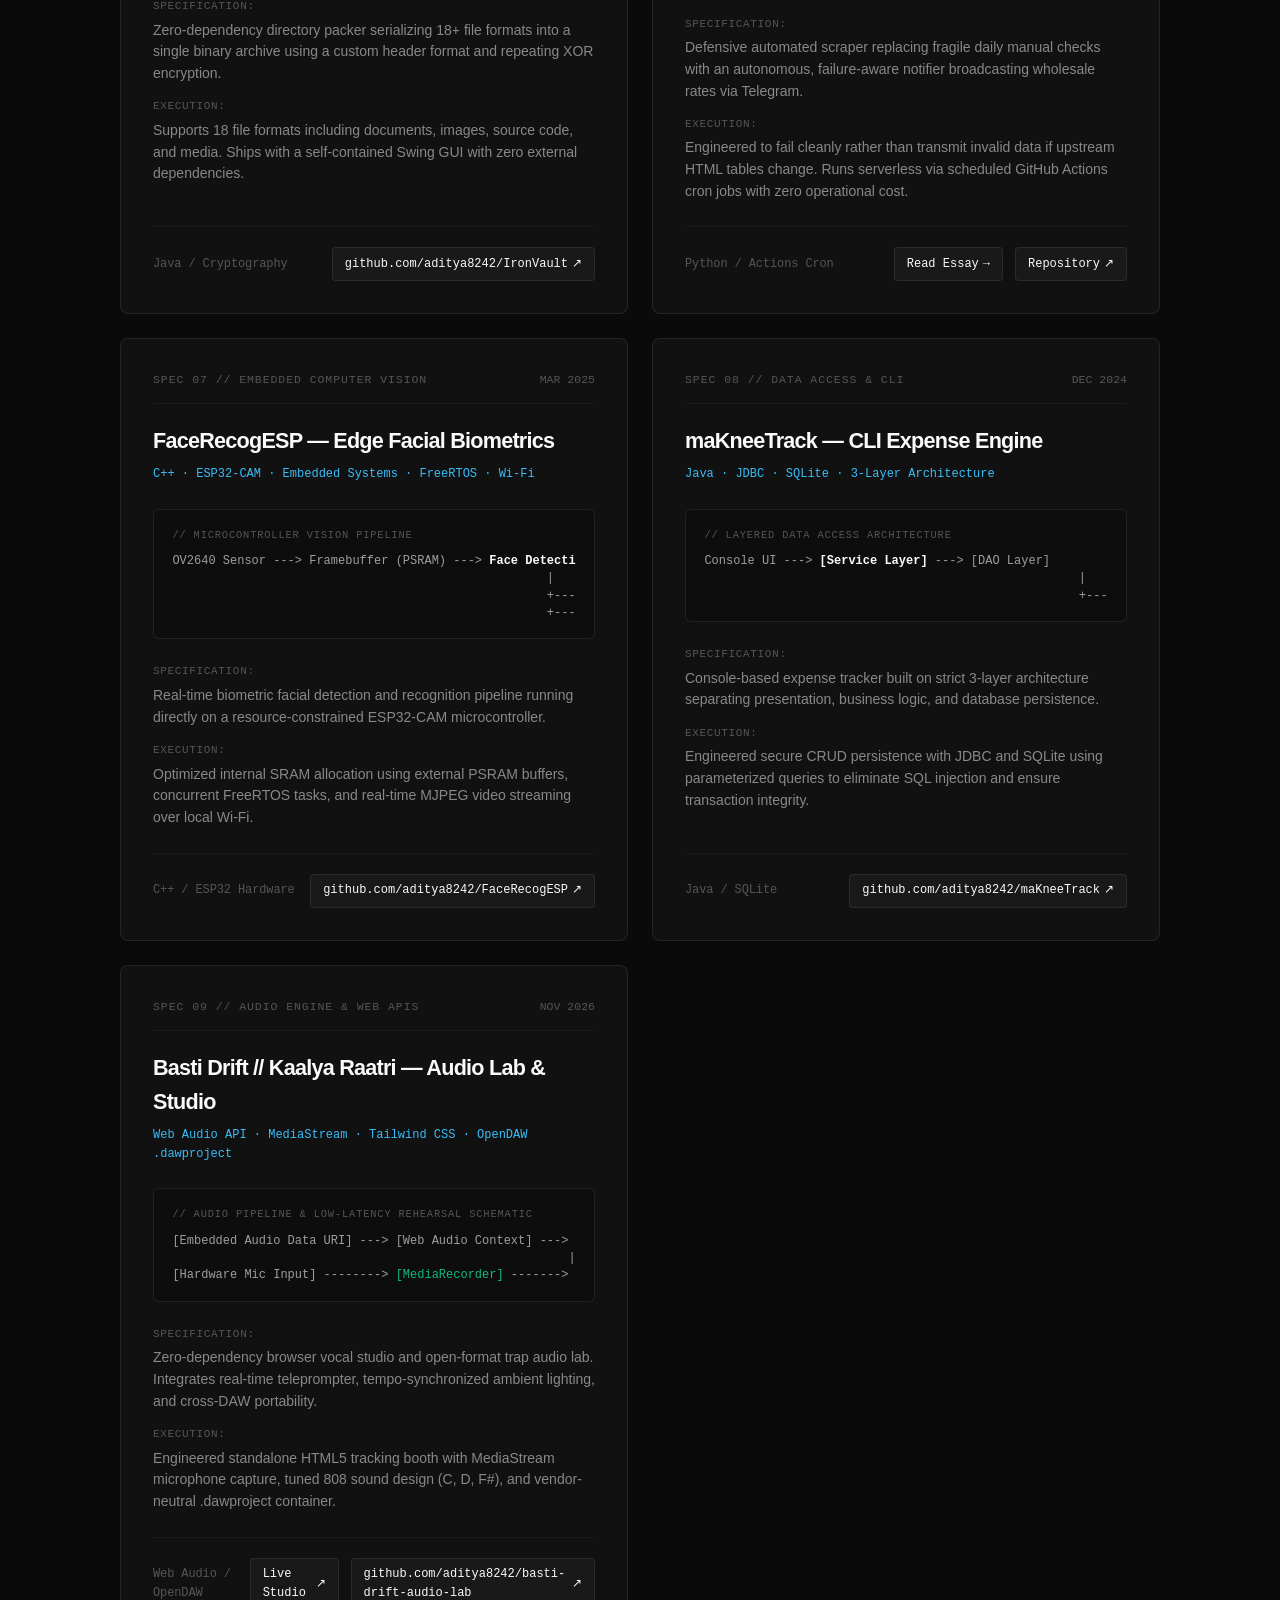
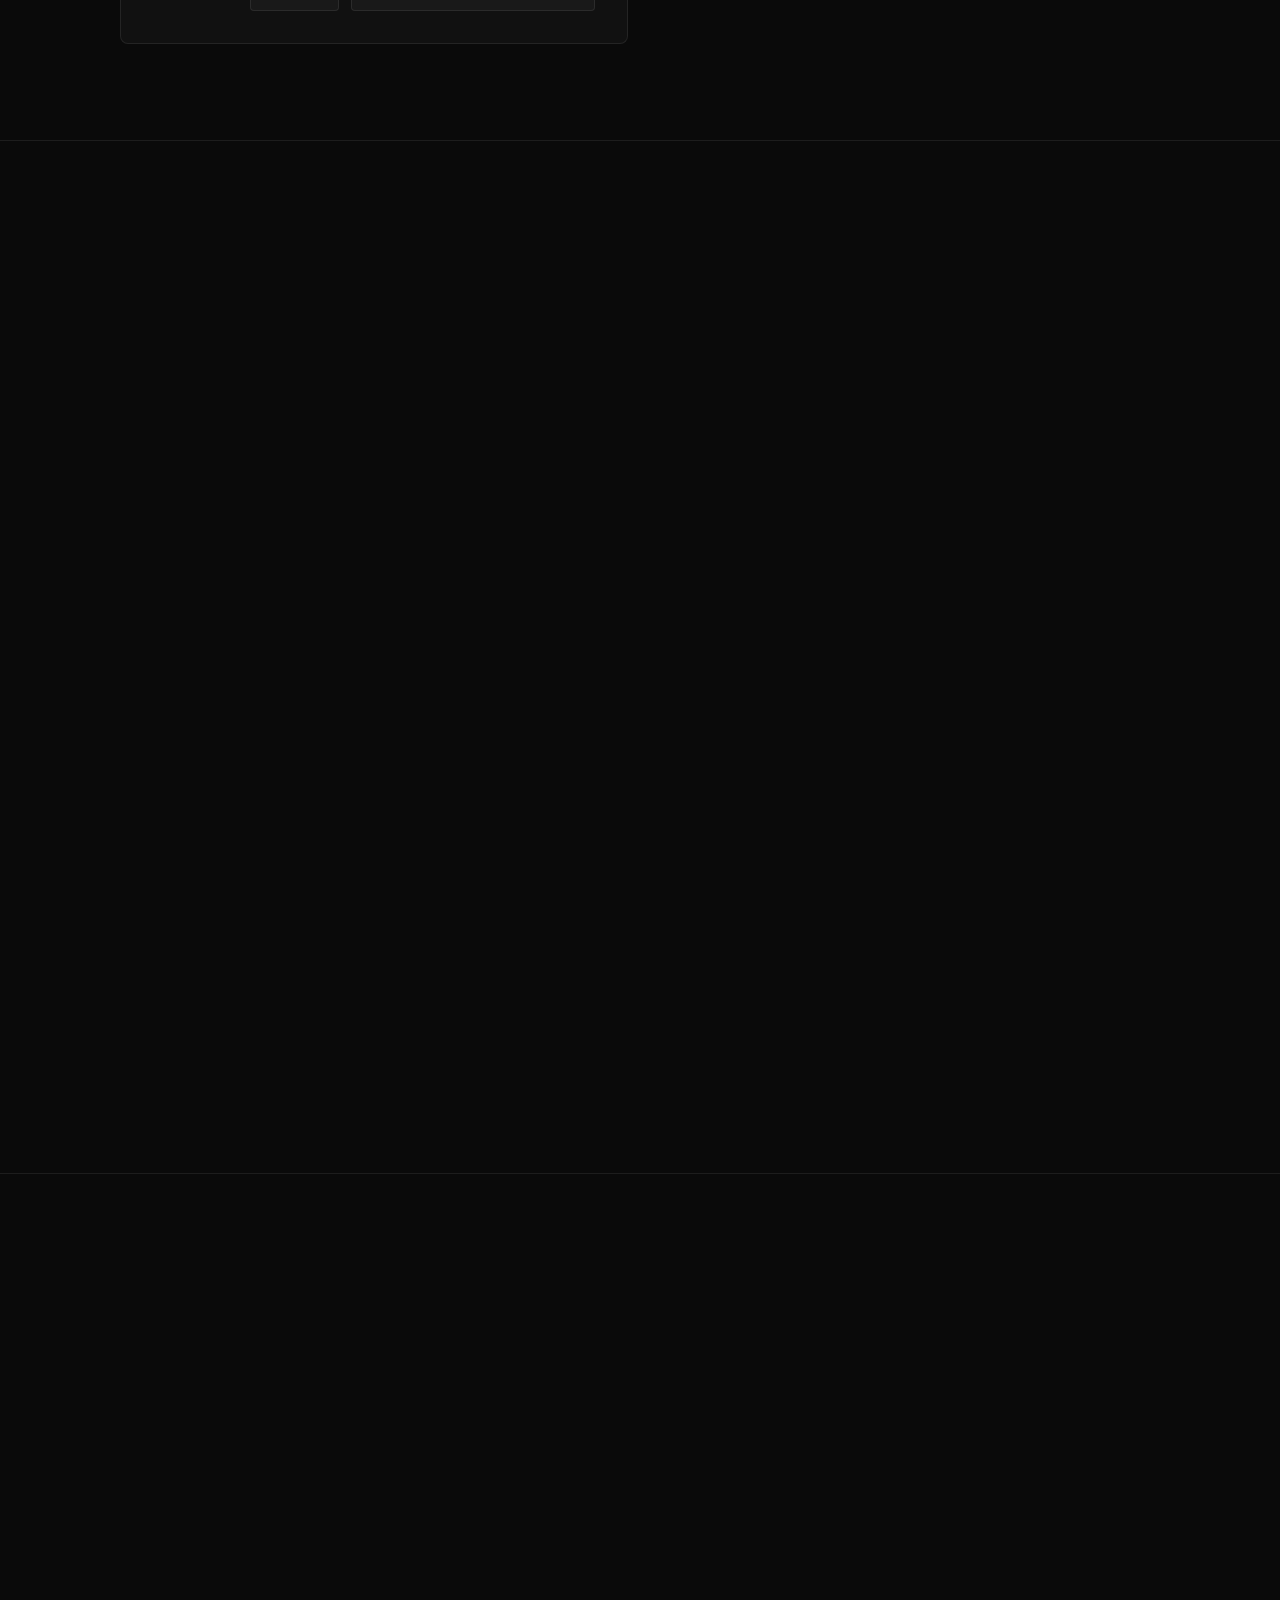
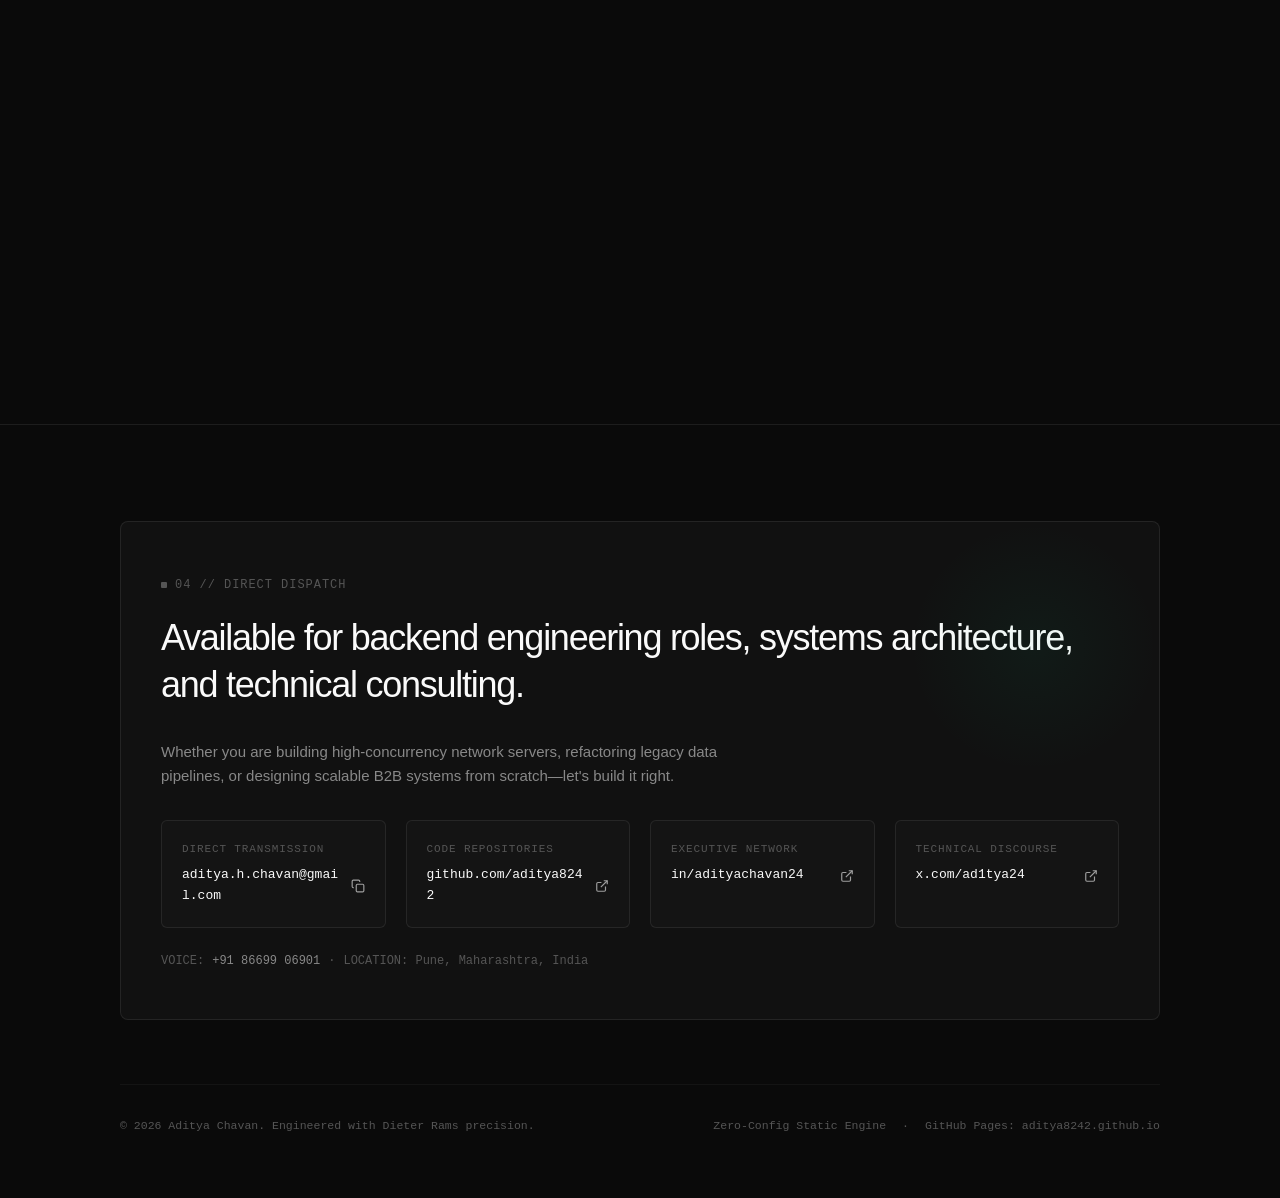
==== commit cf40b4c6: "feat(portfolio): feature OmniScreen as flagship SPEC 01 systems project" ====
--- a/index.html
+++ b/index.html
@@ -227,11 +227,62 @@
 
         <div class="bento-grid">
           
-          <!-- Project 01: CVFS -->
+          <!-- Project 01: OmniScreen -->
           <article class="spec-card">
             <div>
               <div class="card-header-bar">
-                <span class="card-num">SPEC 01 // KERNEL ARCHITECTURE</span>
+                <span class="card-num">SPEC 01 // DISTRIBUTED SYSTEMS &amp; LOCAL-FIRST</span>
+                <span class="card-date">NOV 2026</span>
+              </div>
+              <h3 class="card-title">OmniScreen &mdash; Cross-Device Screen Time Intelligence</h3>
+              <div class="card-tech-stack">Python &middot; Win32 ctypes &middot; Kotlin &middot; FastAPI &middot; SQLite WAL &middot; GPL-3.0</div>
+
+              <!-- Architecture Schematic -->
+              <div class="card-schematic">
+                <div class="schematic-tag">// DISTRIBUTED TELEMETRY &amp; SWEEP-LINE UNION ENGINE</div>
+                <div class="schematic-diagram">[Win32 ctypes (Tray)] ---+
+                         |---> Local Wi-Fi (HTTP :8765) ---> <span class="highlight">[Sweep-Line Union]</span>
+[Android UsageEvents] ---+                                   |
+                         |---> SQLite WAL (Localhost Locked) +---> <span class="accent">True Exposure (A &cup; B)</span>
+[SSDP Smart TV Sensor] --+                                   +---> <span class="cyan">Attention Fragmentation (A &cap; B)</span></div>
+              </div>
+
+              <div class="card-spec-block">
+                <div class="spec-row">
+                  <div class="spec-label">Specification:</div>
+                  <div class="spec-body">
+                    Local-first, zero-cloud cross-device screen time intelligence platform eliminating the siloed clock double-counting flaw across Windows, Android, and Smart TV displays.
+                  </div>
+                </div>
+                <div class="spec-row">
+                  <div class="spec-label">Execution:</div>
+                  <div class="spec-body">
+                    Engineered an asynchronous Win32 ctypes background tray daemon with monotonic tick-gap sleep detection, paired with a Kotlin Android sensor querying raw UsageEvents clamped to local midnight and an obsidian 4x2 home screen widget. Synchronization runs over local Wi-Fi with zero external telemetry and host-locked administrative APIs.
+                  </div>
+                </div>
+              </div>
+            </div>
+
+            <div class="card-footer">
+              <span class="mono text-muted" style="font-size:0.75rem;">Python / Kotlin / SQLite</span>
+              <div class="card-links">
+                <a href="https://getomniscreen.vercel.app" target="_blank" rel="noopener noreferrer" class="link-btn accent" title="Live Website &amp; Binaries">
+                  <span>Live App &amp; Web</span>
+                  <span>&#8599;</span>
+                </a>
+                <a href="https://github.com/aditya8242/omniscreen-agent" target="_blank" rel="noopener noreferrer" class="link-btn">
+                  <span>github.com/aditya8242/omniscreen-agent</span>
+                  <span>&#8599;</span>
+                </a>
+              </div>
+            </div>
+          </article>
+
+          <!-- Project 02: CVFS -->
+          <article class="spec-card">
+            <div>
+              <div class="card-header-bar">
+                <span class="card-num">SPEC 02 // KERNEL ARCHITECTURE</span>
                 <span class="card-date">FEB 2025</span>
               </div>
               <h3 class="card-title">Customized Virtual File System (CVFS)</h3>
@@ -274,11 +325,11 @@
             </div>
           </article>
 
-          <!-- Project 02: Concurrent FTP Server -->
+          <!-- Project 03: Concurrent FTP Server -->
           <article class="spec-card">
             <div>
               <div class="card-header-bar">
-                <span class="card-num">SPEC 02 // NETWORKING PROTOCOL</span>
+                <span class="card-num">SPEC 03 // NETWORKING PROTOCOL</span>
                 <span class="card-date">FEB 2026</span>
               </div>
               <h3 class="card-title">Concurrent FTP Server</h3>
@@ -321,11 +372,11 @@
             </div>
           </article>
 
-          <!-- Project 03: EduTrack -->
+          <!-- Project 04: EduTrack -->
           <article class="spec-card">
             <div>
               <div class="card-header-bar">
-                <span class="card-num">SPEC 03 // ENTERPRISE BACKEND</span>
+                <span class="card-num">SPEC 04 // ENTERPRISE BACKEND</span>
                 <span class="card-date">JAN 2025</span>
               </div>
               <h3 class="card-title">EduTrack &mdash; Enterprise Management Backend</h3>
@@ -371,11 +422,11 @@
             </div>
           </article>
 
-          <!-- Project 04: IronVault -->
+          <!-- Project 05: IronVault -->
           <article class="spec-card">
             <div>
               <div class="card-header-bar">
-                <span class="card-num">SPEC 04 // BINARY ARCHIVER &amp; CIPHER</span>
+                <span class="card-num">SPEC 05 // BINARY ARCHIVER &amp; CIPHER</span>
                 <span class="card-date">JUL 2026</span>
               </div>
               <h3 class="card-title">IronVault &mdash; Binary File Archiver &amp; Encryptor</h3>
@@ -416,11 +467,11 @@
             </div>
           </article>
 
-          <!-- Project 05: EggRateBot -->
+          <!-- Project 06: EggRateBot -->
           <article class="spec-card">
             <div>
               <div class="card-header-bar">
-                <span class="card-num">SPEC 05 // DEFENSIVE AUTOMATION</span>
+                <span class="card-num">SPEC 06 // DEFENSIVE AUTOMATION</span>
                 <span class="card-date">JAN 2025</span>
               </div>
               <h3 class="card-title">EggRateBot &mdash; Daily Cloud Scraper &amp; Notifier</h3>
@@ -466,11 +517,11 @@
             </div>
           </article>
 
-          <!-- Project 06: FaceRecogESP -->
+          <!-- Project 07: FaceRecogESP -->
           <article class="spec-card">
             <div>
               <div class="card-header-bar">
-                <span class="card-num">SPEC 06 // EMBEDDED COMPUTER VISION</span>
+                <span class="card-num">SPEC 07 // EMBEDDED COMPUTER VISION</span>
                 <span class="card-date">MAR 2025</span>
               </div>
               <h3 class="card-title">FaceRecogESP &mdash; Edge Facial Biometrics</h3>
@@ -512,11 +563,11 @@
             </div>
           </article>
 
-          <!-- Project 07: maKneeTrack -->
+          <!-- Project 08: maKneeTrack -->
           <article class="spec-card">
             <div>
               <div class="card-header-bar">
-                <span class="card-num">SPEC 07 // DATA ACCESS &amp; CLI</span>
+                <span class="card-num">SPEC 08 // DATA ACCESS &amp; CLI</span>
                 <span class="card-date">DEC 2024</span>
               </div>
               <h3 class="card-title">maKneeTrack &mdash; CLI Expense Engine</h3>
@@ -557,11 +608,11 @@
             </div>
           </article>
 
-          <!-- Project 08: Basti Drift Audio Lab -->
+          <!-- Project 09: Basti Drift Audio Lab -->
           <article class="spec-card">
             <div>
               <div class="card-header-bar">
-                <span class="card-num">SPEC 08 // AUDIO ENGINE &amp; WEB APIS</span>
+                <span class="card-num">SPEC 09 // AUDIO ENGINE &amp; WEB APIS</span>
                 <span class="card-date">NOV 2026</span>
               </div>
               <h3 class="card-title">Basti Drift // Kaalya Raatri &mdash; Audio Lab &amp; Studio</h3>
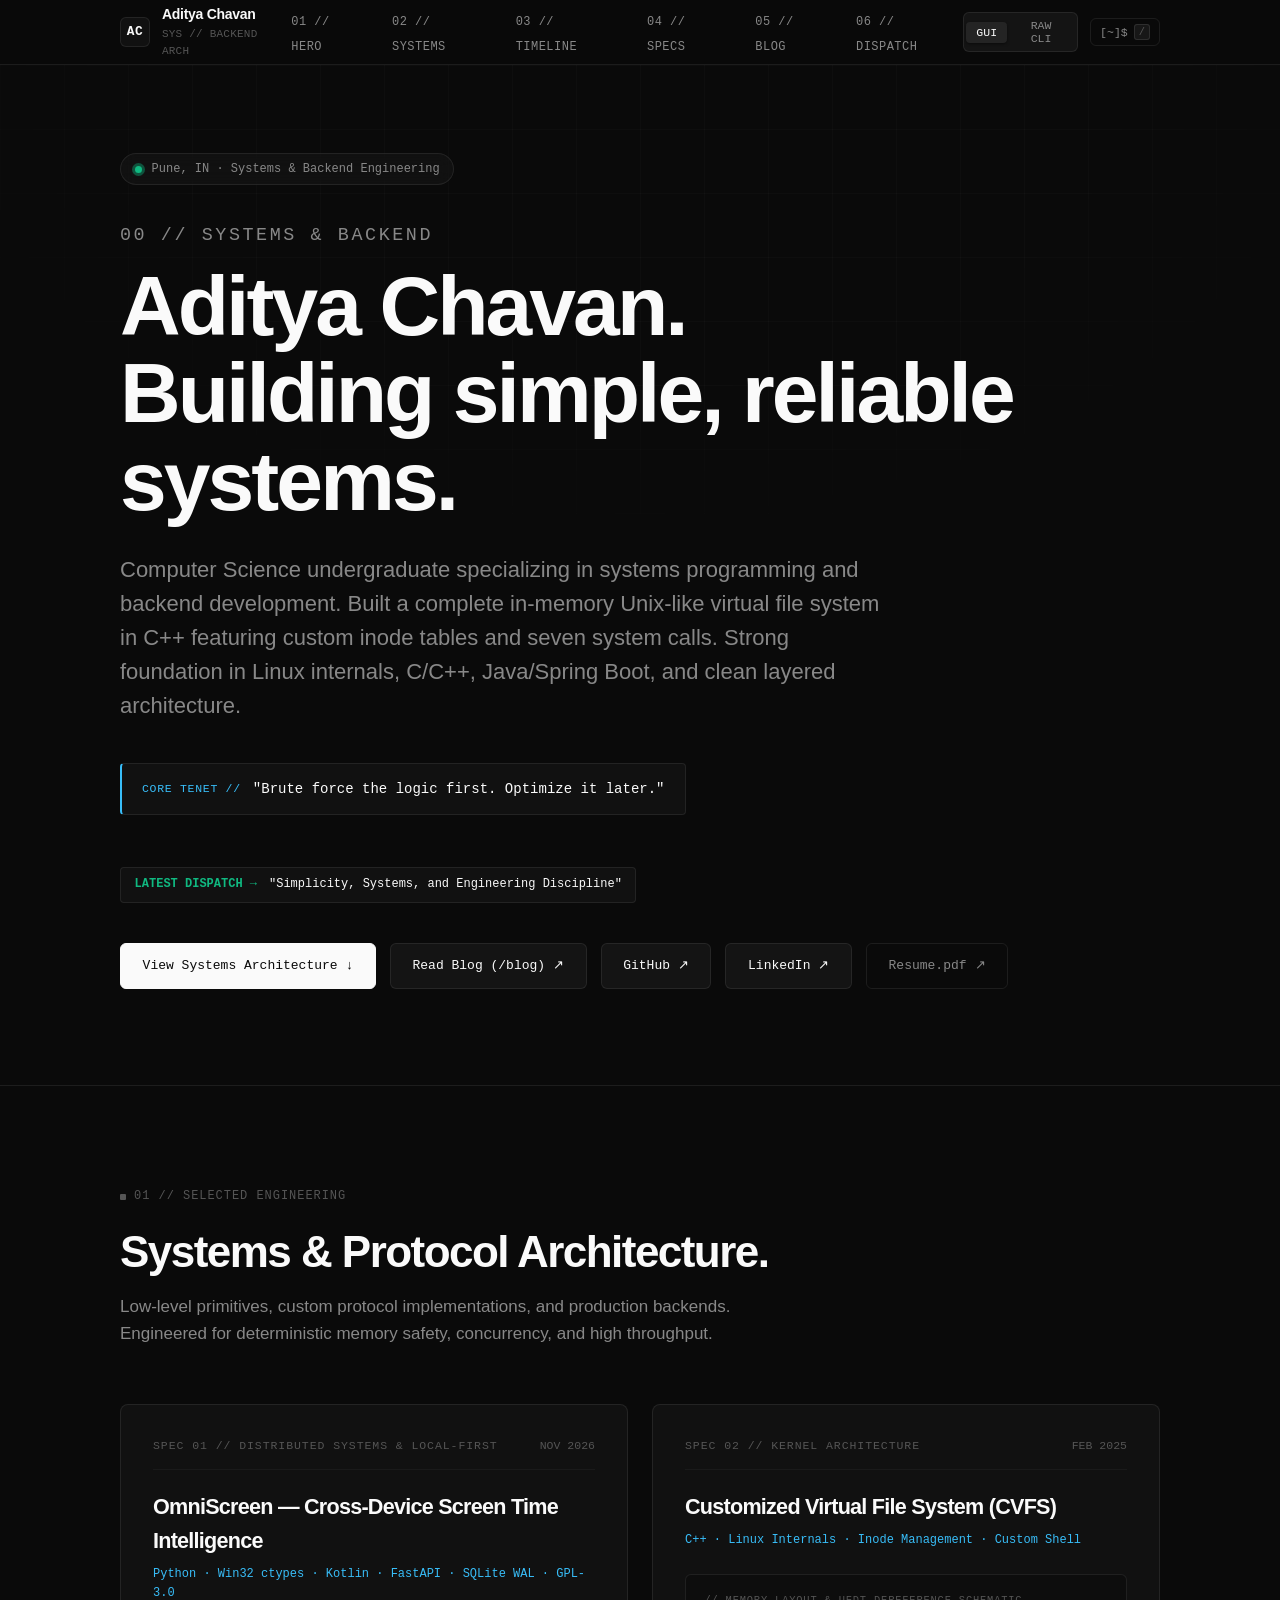
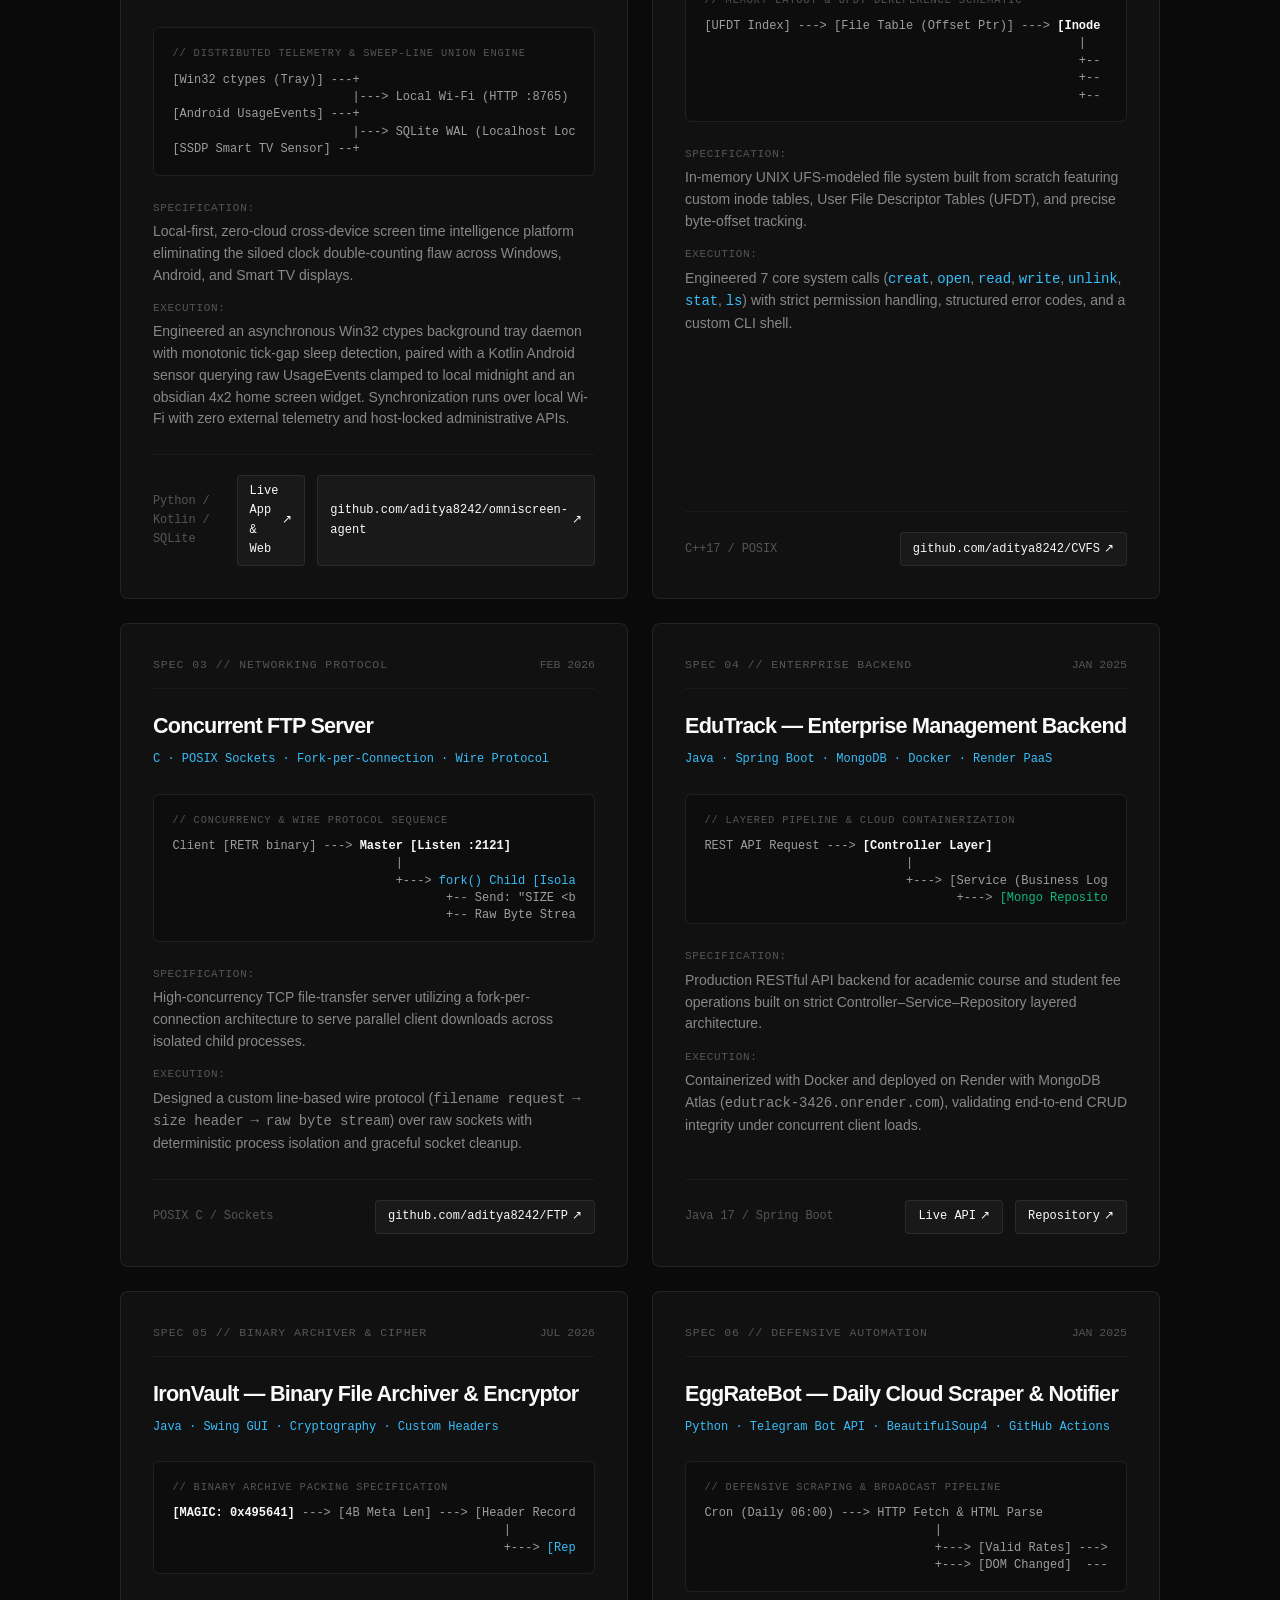
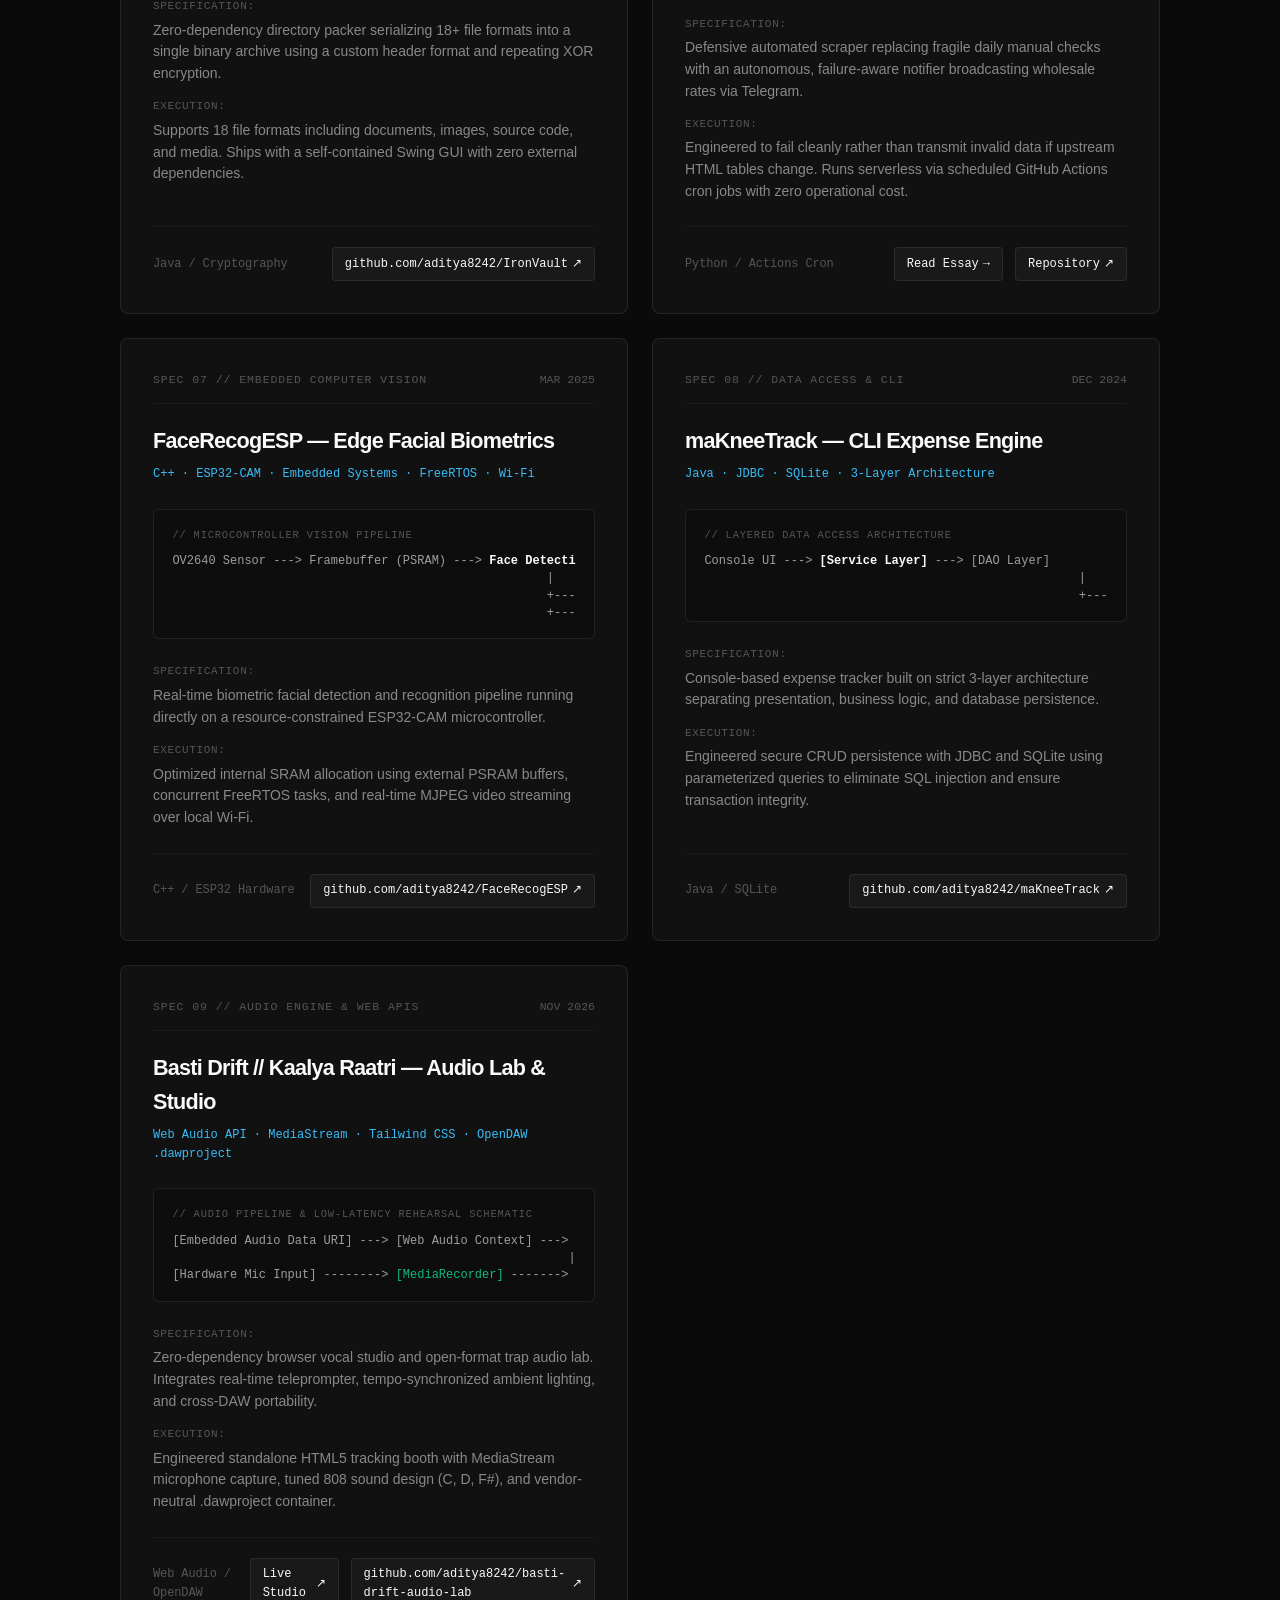
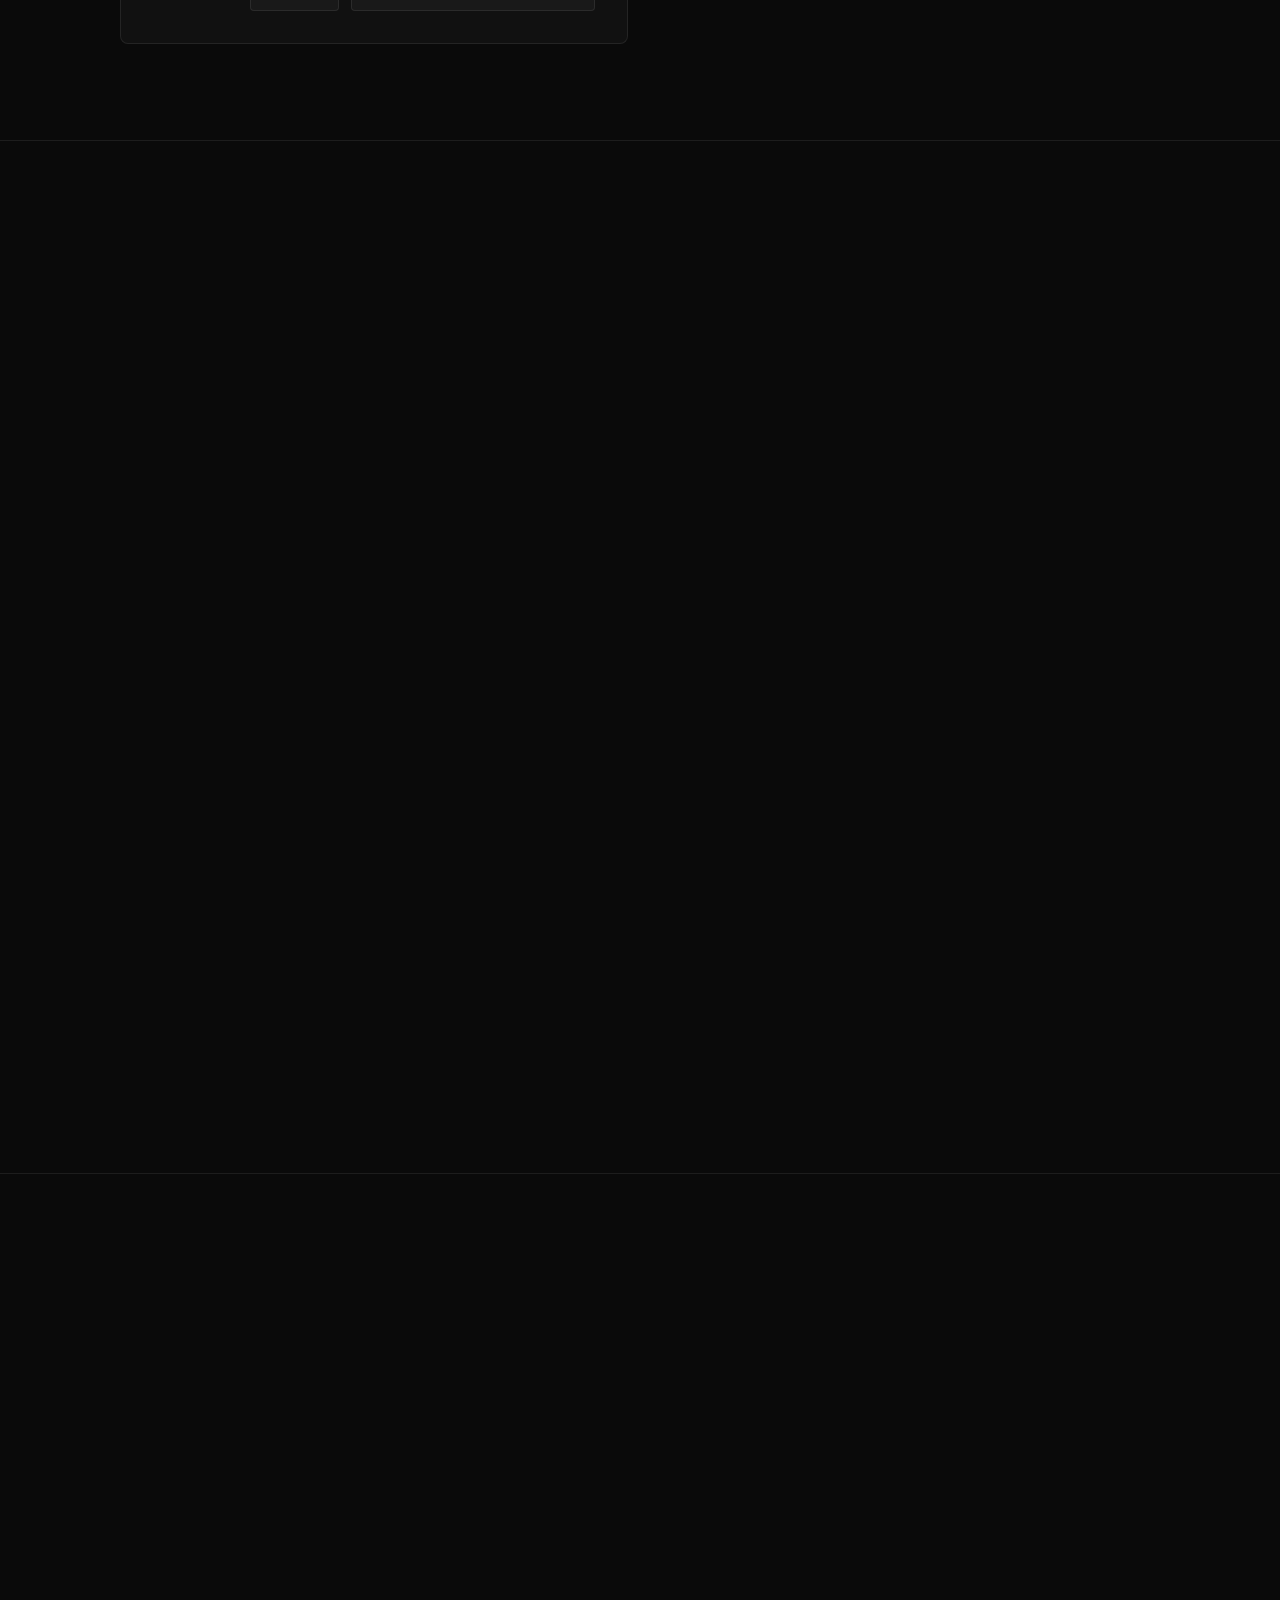
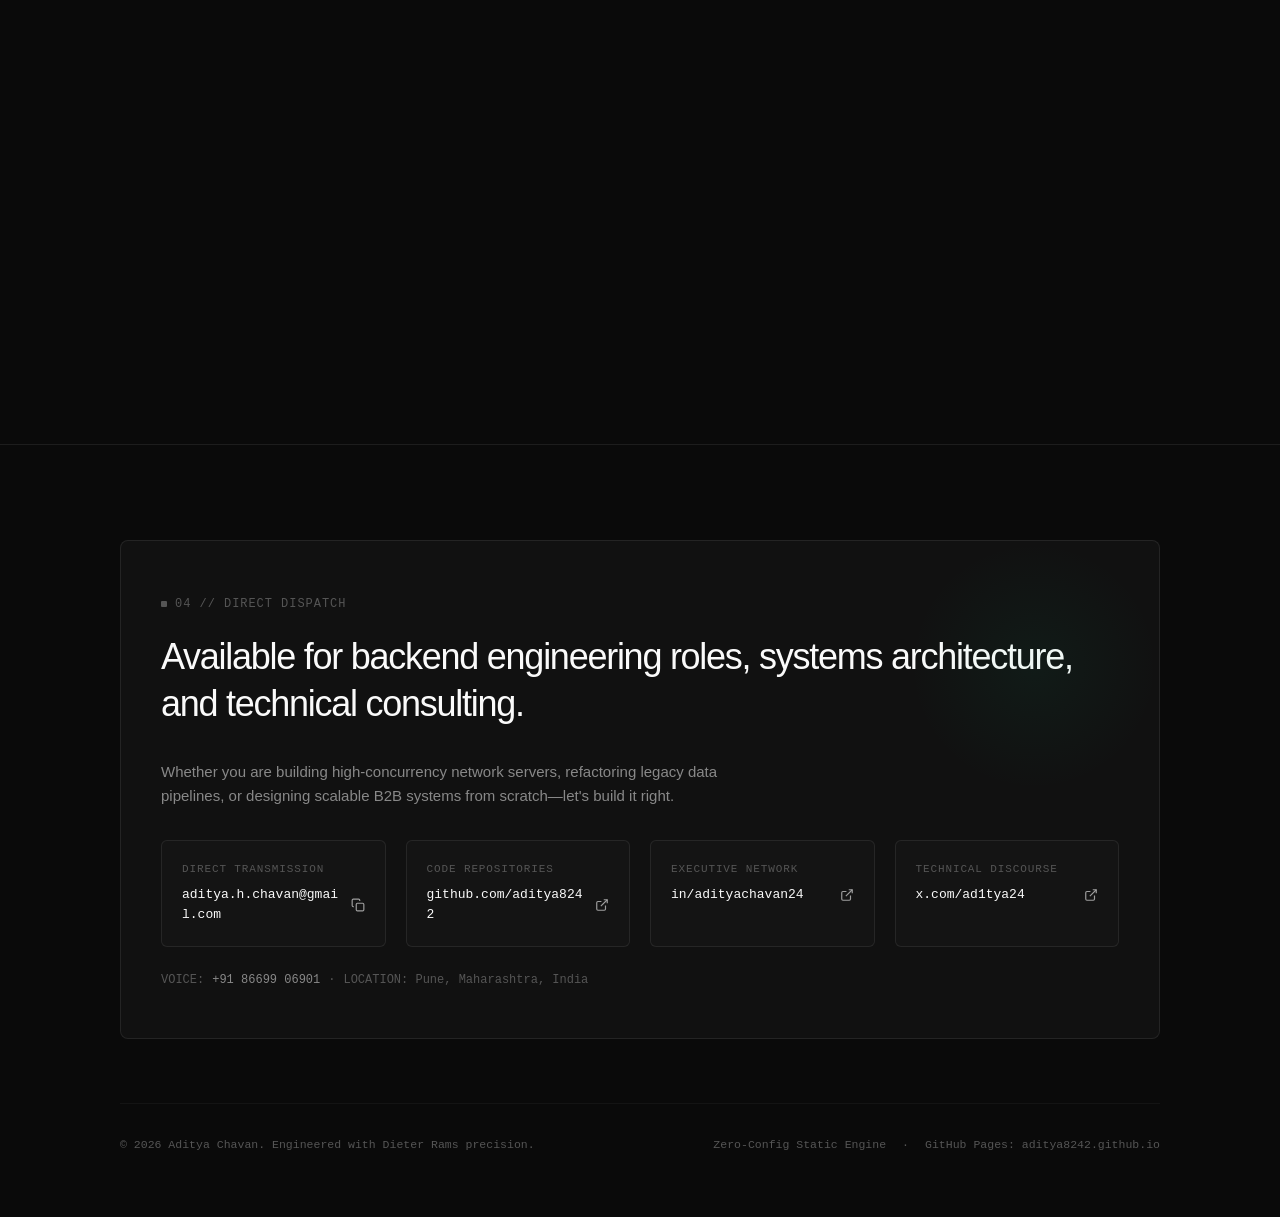
==== commit 05fce0a9: "feat(blog): publish engineering essay on screen time interval union mathematics and architecture" ====
--- a/index.html
+++ b/index.html
@@ -844,6 +844,25 @@
         </p>
 
         <div class="bento-grid">
+          <!-- Article: OmniScreen Interval Math -->
+          <a href="blog/why-modern-screen-time-is-mathematically-flawed.html" class="spec-card" style="text-decoration: none; cursor: pointer;">
+            <div>
+              <div class="card-header-bar">
+                <span class="card-num">ESSAY 01 // SYSTEMS &amp; MATH</span>
+                <span class="card-date">NOV 2026 &middot; 6 MIN READ</span>
+              </div>
+              <h3 class="card-title">Why Modern Screen Time is Mathematically Flawed</h3>
+              <div class="card-tech-stack">Interval Union Math &middot; SQLite WAL &middot; Local-First</div>
+              <p class="spec-body" style="margin-top: 1rem; margin-bottom: 1.5rem;">
+                Why conventional digital wellbeing trackers double-count multi-device screen time, and how I built a local-first interval union engine in Python and Kotlin using SQLite WAL and local Wi-Fi pairing.
+              </p>
+            </div>
+            <div class="card-footer">
+              <span class="mono text-accent-green" style="font-size:0.75rem;">Read Essay &rarr;</span>
+              <span class="mono text-muted" style="font-size:0.75rem;">/blog/why-modern-screen-time-is-mathematically-flawed.html</span>
+            </div>
+          </a>
+
           <!-- Article Card 1 -->
           <a href="blog/learned-open-source-the-hard-way.html" class="spec-card" style="text-decoration: none; cursor: pointer;">
             <div>
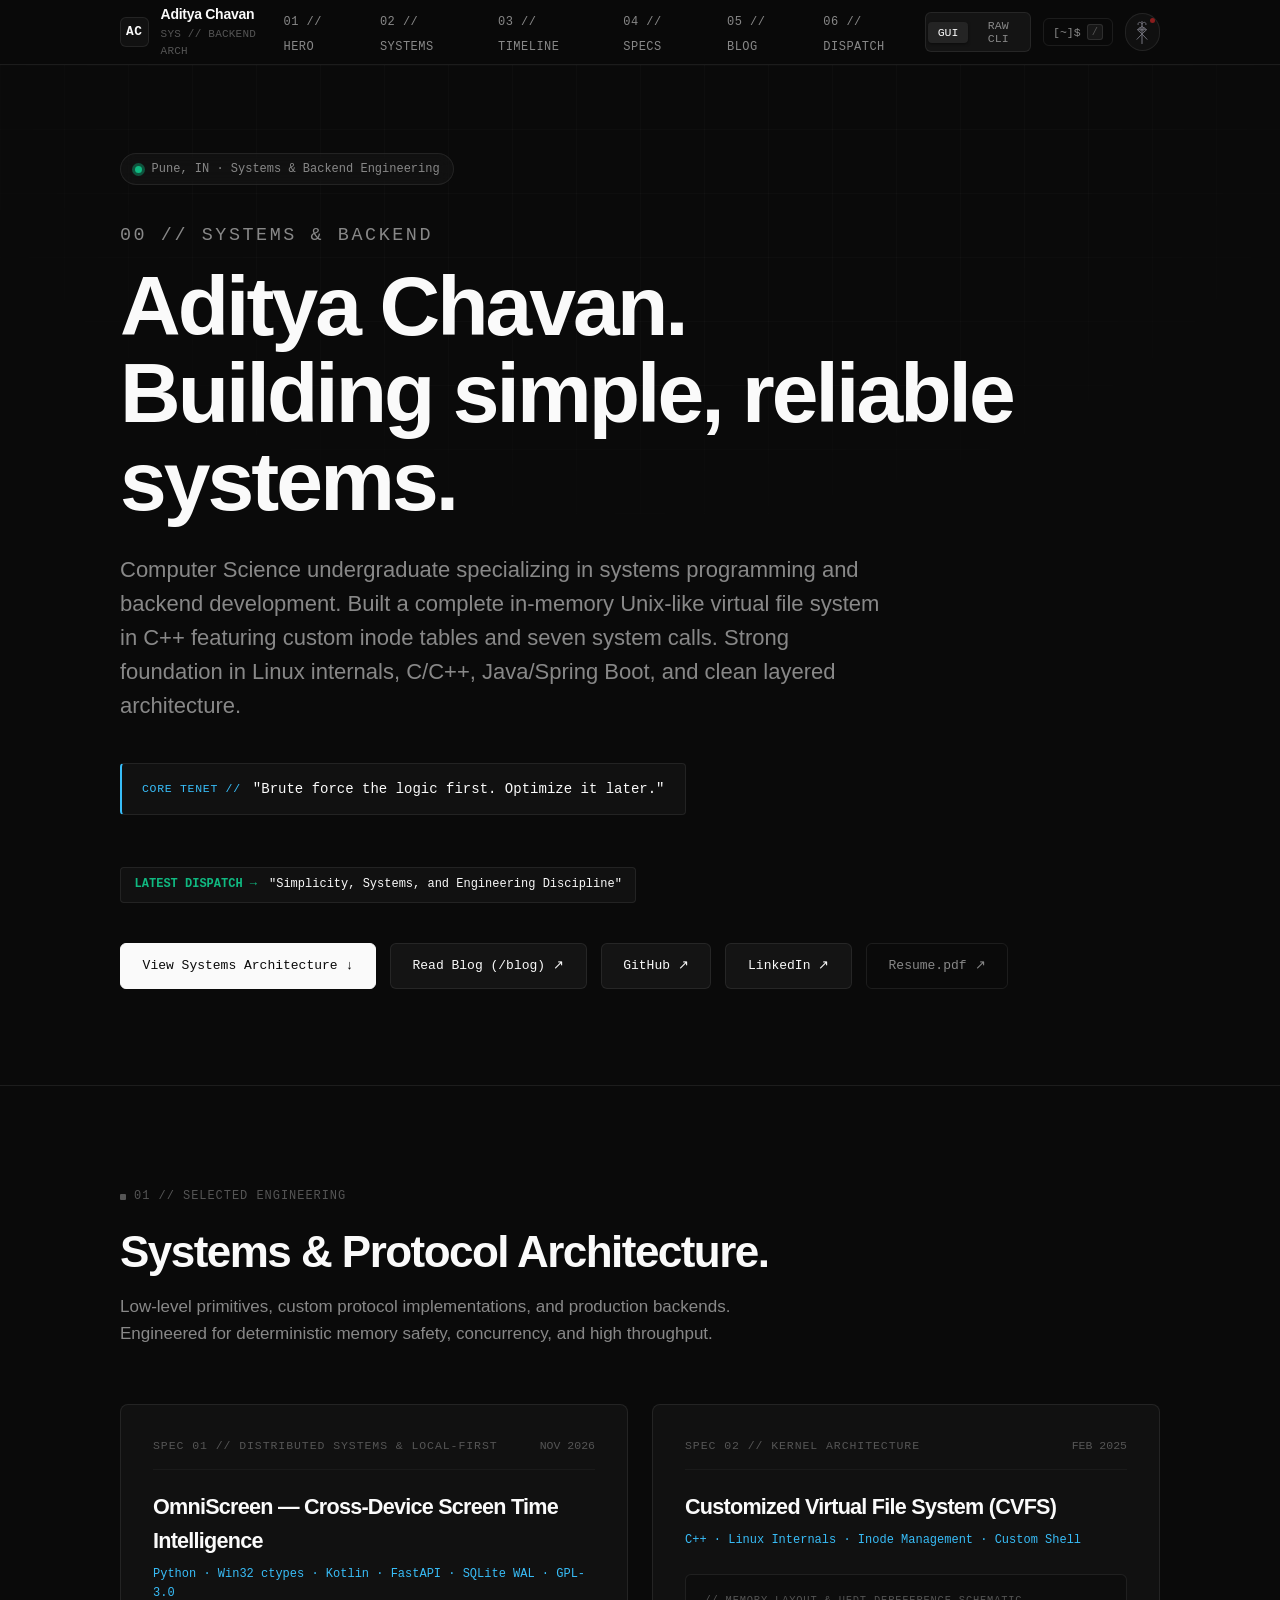
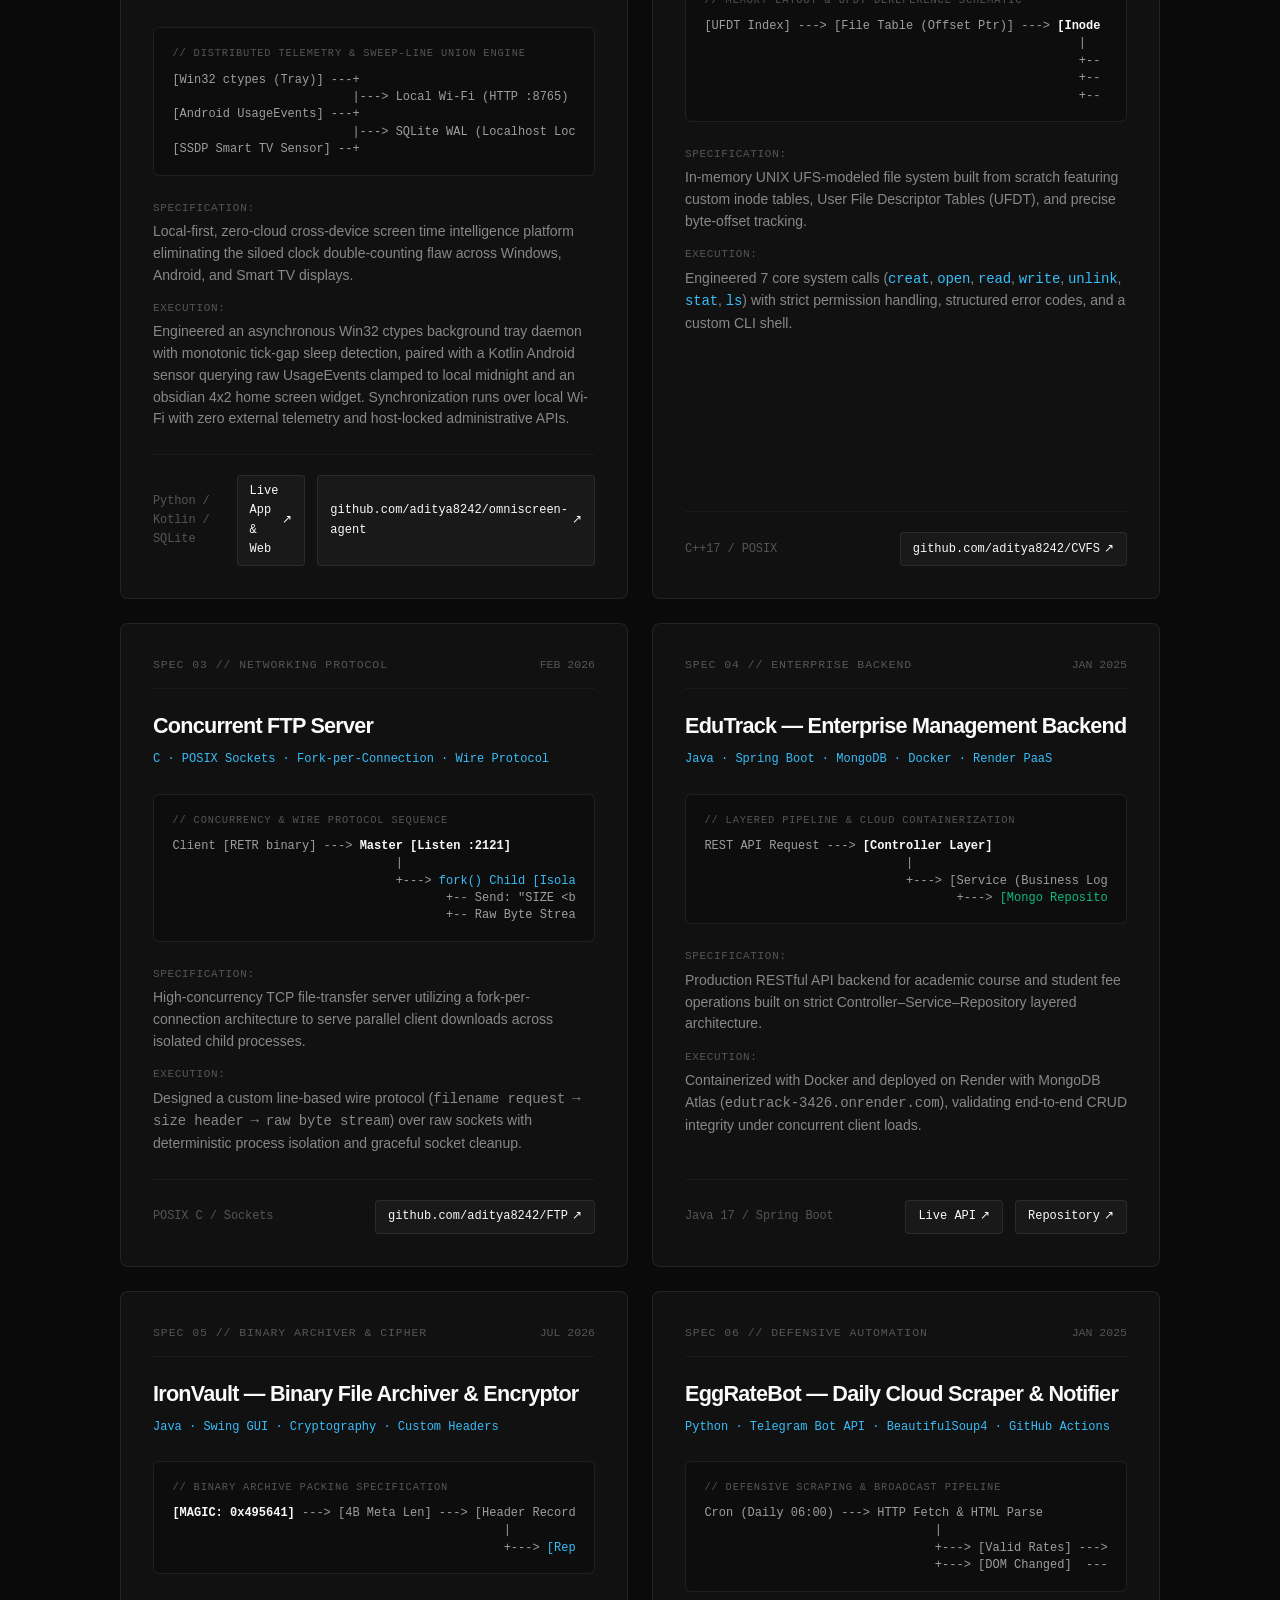
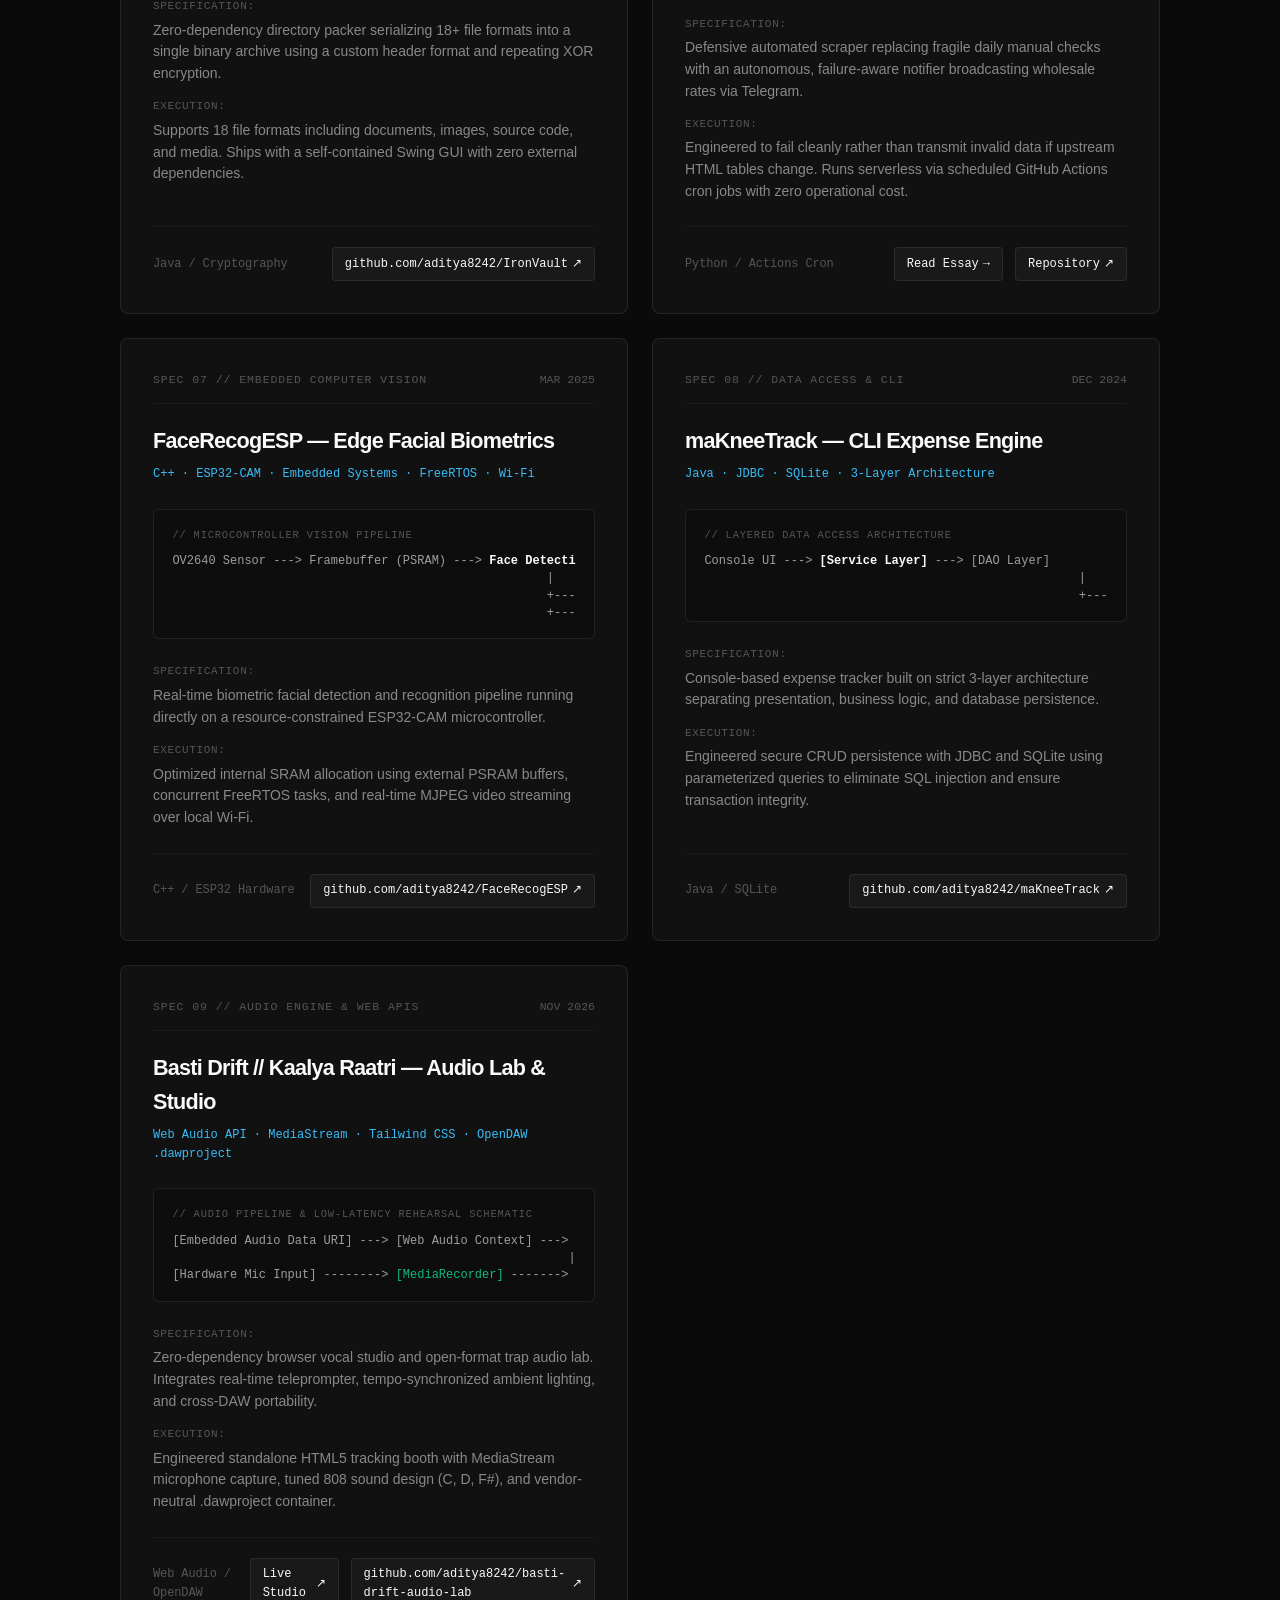
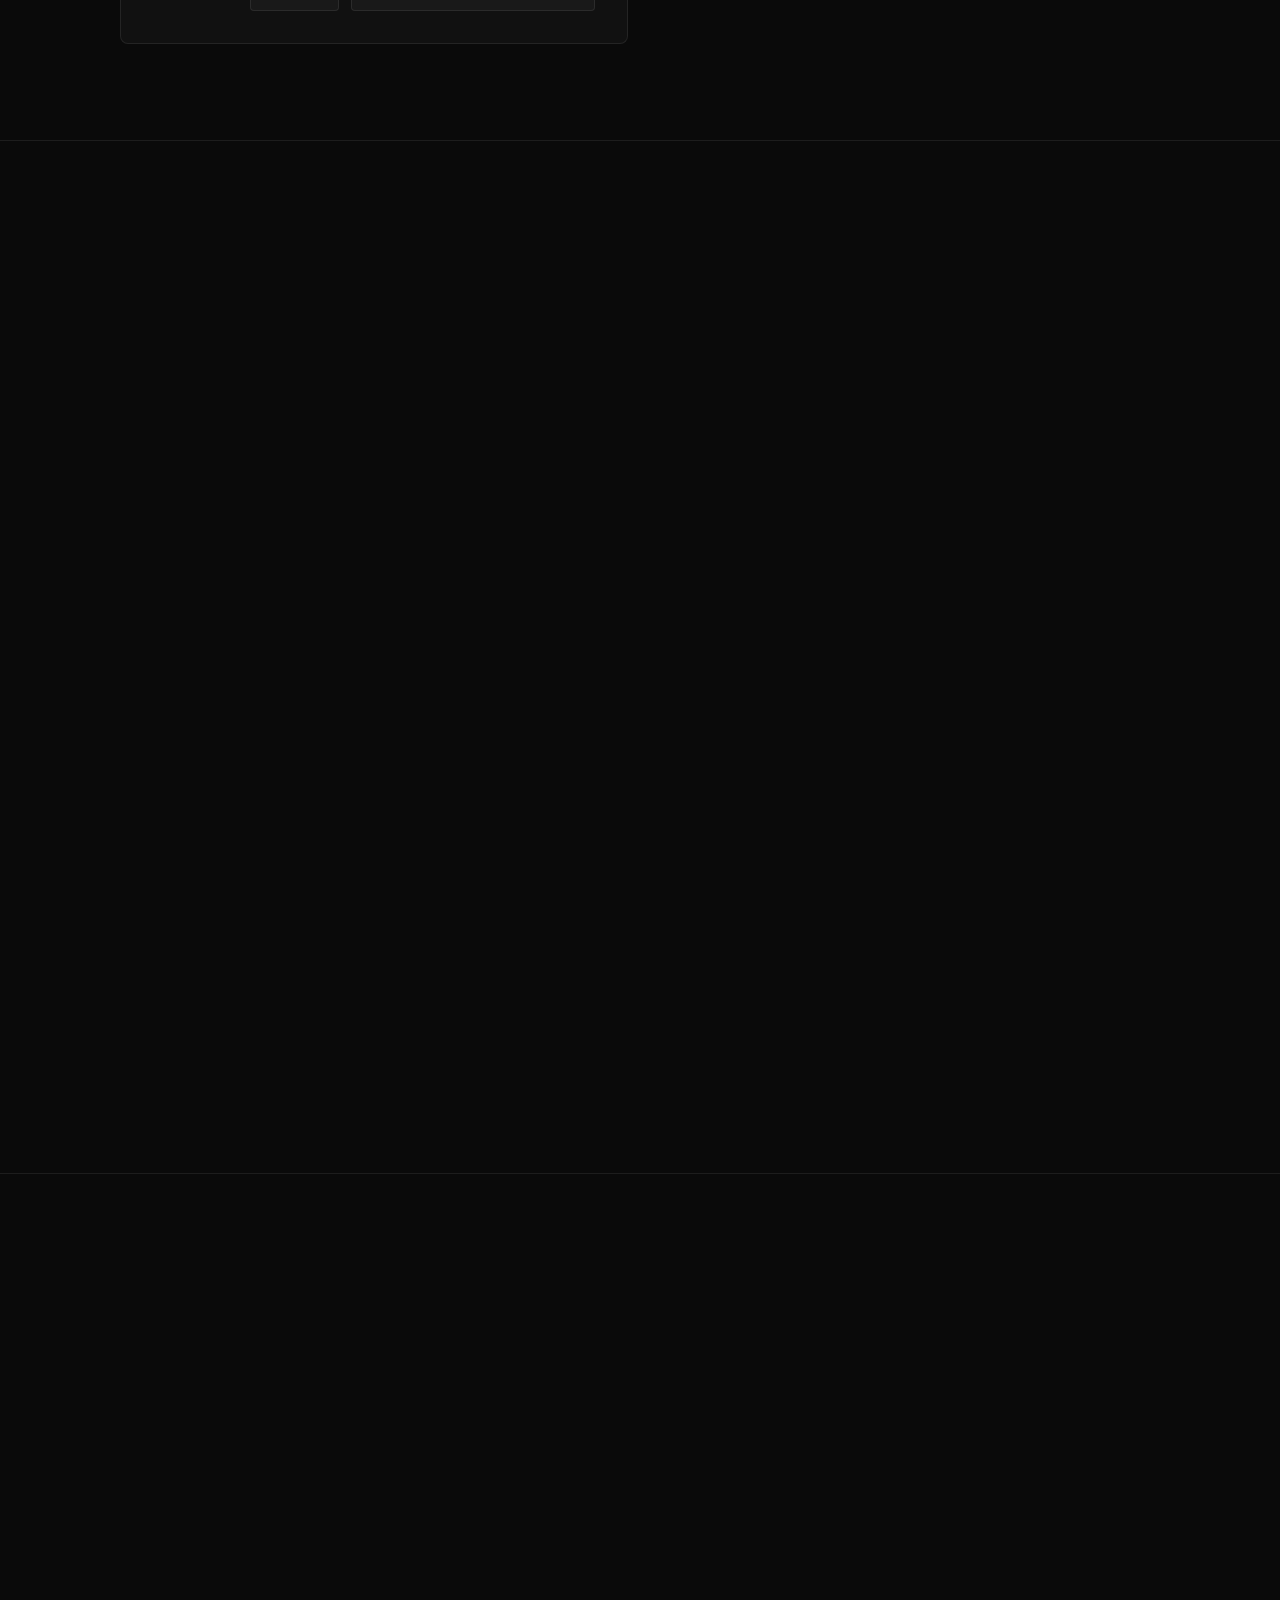
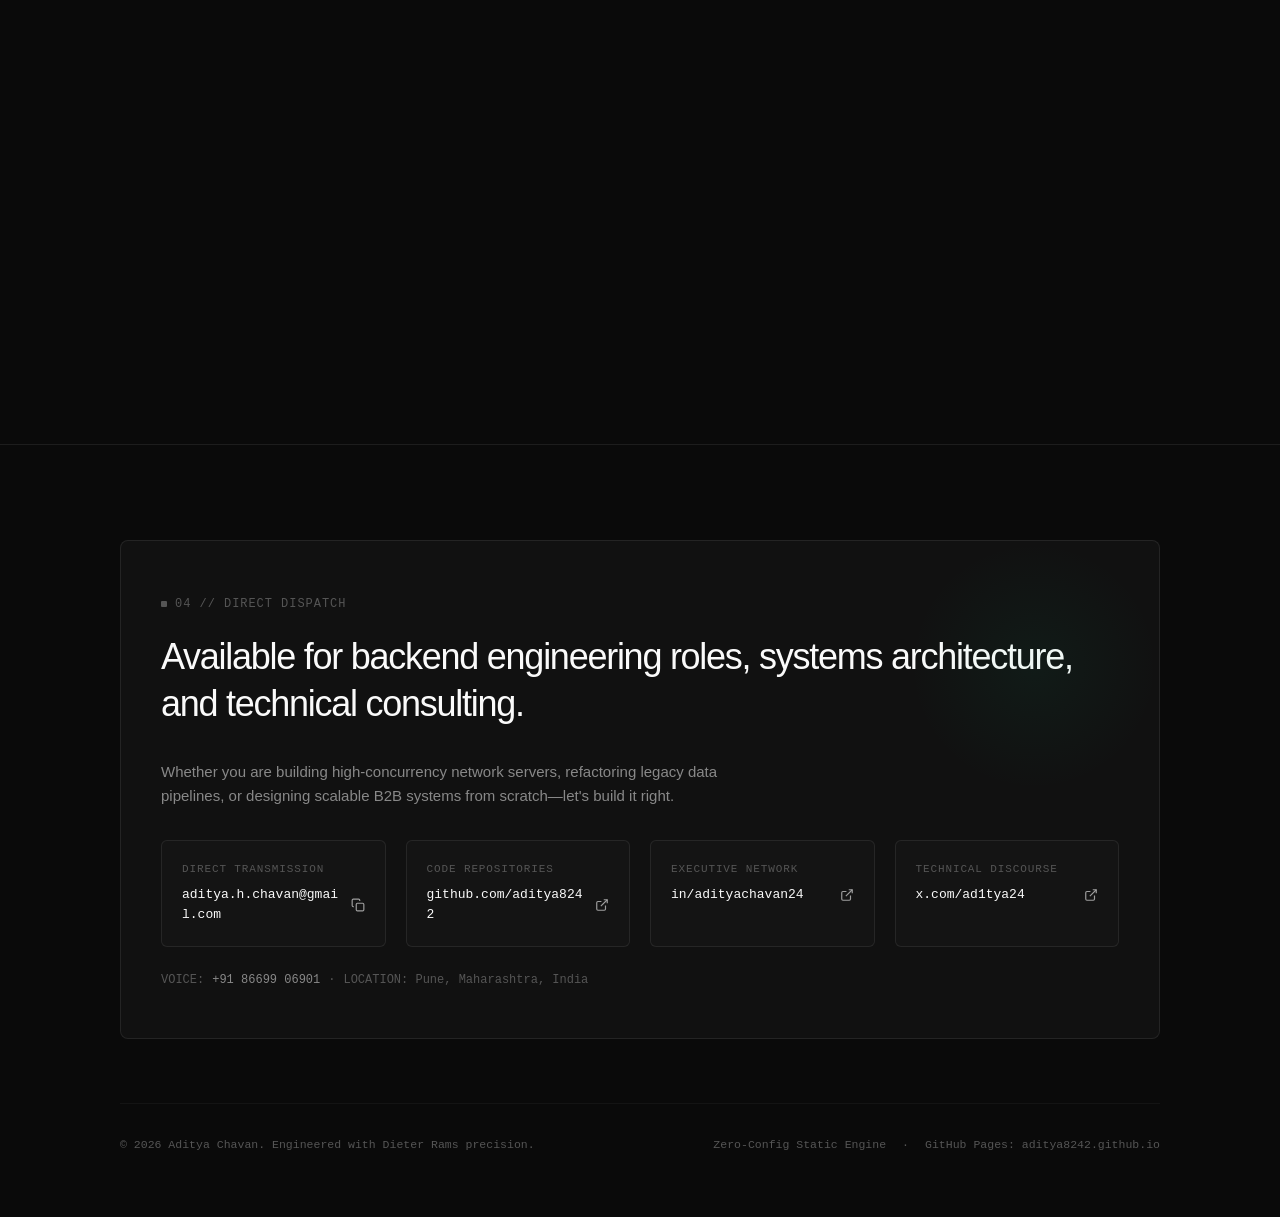
==== commit 2e48815f: "feat(easter-egg): add Berserk manga interactive grimoire mode with Brand of Sacrifice rune" ====
--- a/index.html
+++ b/index.html
@@ -46,6 +46,7 @@
   </noscript>
 
   <link rel="stylesheet" href="styles.css">
+  <link rel="stylesheet" href="berserk.css">
 
   <!-- JSON-LD Structured Data -->
   <script type="application/ld+json">
@@ -130,6 +131,24 @@
             <span class="kbd-shortcut">/</span>
           </button>
 
+          <!-- Berserk Easter Egg: The Brand of Sacrifice Rune -->
+          <button id="berserk-rune-btn" class="brand-rune-btn" aria-label="Awaken the Brand of Sacrifice" title="贄 // The Brand of Sacrifice (Press 'B' or click to awaken)">
+            <svg viewBox="0 0 100 140" class="rune-icon" aria-hidden="true">
+              <g stroke="currentColor" fill="none" stroke-linecap="round" stroke-linejoin="round">
+                <line x1="50" y1="8" x2="50" y2="132" stroke-width="6" />
+                <path d="M 28 26 C 24 10, 44 8, 50 24 C 56 8, 76 10, 72 26" stroke-width="5.5" />
+                <path d="M 50 36 L 24 54 L 50 78" stroke-width="5.5" />
+                <path d="M 50 36 L 76 54 L 50 78" stroke-width="5.5" />
+                <line x1="28" y1="54" x2="72" y2="54" stroke-width="5" />
+                <line x1="36" y1="44" x2="64" y2="64" stroke-width="4" />
+                <line x1="64" y1="44" x2="36" y2="64" stroke-width="4" />
+                <path d="M 50 78 L 22 108" stroke-width="5.5" />
+                <path d="M 50 78 L 78 108" stroke-width="5.5" />
+              </g>
+            </svg>
+            <span class="brand-glow-dot"></span>
+          </button>
+
           <!-- Mobile Navigation Toggle -->
           <button id="mobile-menu-btn" class="mobile-menu-toggle" aria-label="Toggle navigation menu">
             <span class="menu-icon">&#9776;</span>
@@ -1248,5 +1267,6 @@
 
     })();
   </script>
+  <script src="berserk.js" defer></script>
 </body>
 </html>
--- a/berserk.css
+++ b/berserk.css
@@ -0,0 +1,475 @@
+/* ==========================================================================
+   BERSERK MANGA EDITION // THE TOME OF THE BRANDED
+   Inspired by Kentaro Miura's Berserk & Guts
+   Interactive Dark Fantasy Manga Tome Experience
+   ========================================================================== */
+
+/* --- 1. RUNE TRIGGER BUTTON (DEFAULT NAVIGATION BAR) --- */
+.brand-rune-btn {
+  display: inline-flex;
+  align-items: center;
+  justify-content: center;
+  position: relative;
+  width: 38px;
+  height: 38px;
+  padding: 0;
+  background: rgba(255, 255, 255, 0.03);
+  border: 1px solid rgba(255, 255, 255, 0.08);
+  border-radius: 9999px;
+  color: #71717A;
+  cursor: pointer;
+  transition: all 0.3s cubic-bezier(0.16, 1, 0.3, 1);
+  overflow: visible;
+}
+
+.brand-rune-btn:hover {
+  background: rgba(220, 38, 38, 0.12);
+  border-color: rgba(239, 68, 68, 0.5);
+  color: #EF4444;
+  transform: scale(1.06);
+  box-shadow: 0 0 16px rgba(220, 38, 38, 0.45);
+}
+
+.brand-rune-btn .rune-icon {
+  width: 18px;
+  height: 25px;
+  transition: all 0.3s ease;
+}
+
+.brand-rune-btn:hover .rune-icon {
+  filter: drop-shadow(0 0 6px #EF4444);
+}
+
+.brand-glow-dot {
+  position: absolute;
+  top: 4px;
+  right: 4px;
+  width: 5px;
+  height: 5px;
+  border-radius: 50%;
+  background: #DC2626;
+  opacity: 0.6;
+  transition: all 0.3s ease;
+}
+
+.brand-rune-btn:hover .brand-glow-dot {
+  opacity: 1;
+  box-shadow: 0 0 8px #EF4444;
+  animation: brand-heartbeat 1.2s infinite ease-in-out;
+}
+
+@keyframes brand-heartbeat {
+  0%, 100% { transform: scale(1); opacity: 0.7; }
+  50% { transform: scale(1.6); opacity: 1; filter: drop-shadow(0 0 6px #EF4444); }
+}
+
+/* --- 2. BERSERK MANGA MODE (ACTIVE STATE) --- */
+body.berserk-mode {
+  --bg-primary: #050507 !important;
+  --bg-surface: #0B0B0F !important;
+  --bg-card: #0E0E14 !important;
+  --accent-green: #EF4444 !important; /* Replace emerald with blood crimson */
+  --accent-cyan: #DC2626 !important;
+  --accent-purple: #B91C1C !important;
+  --text-primary: #F4F4F5 !important;
+  --text-secondary: #D4D4D8 !important;
+  --border-subtle: rgba(220, 38, 38, 0.22) !important;
+  --border-strong: rgba(239, 68, 68, 0.5) !important;
+  font-feature-settings: "cv02", "cv03", "cv04", "cv11";
+}
+
+/* Manga Screentone & Ink Halftone Layer */
+body.berserk-mode::before {
+  content: "";
+  position: fixed;
+  inset: 0;
+  background-image: 
+    radial-gradient(circle at 82% 14%, rgba(185, 28, 28, 0.22) 0%, transparent 45%),
+    radial-gradient(circle at 18% 85%, rgba(127, 29, 29, 0.18) 0%, transparent 40%),
+    radial-gradient(rgba(255, 255, 255, 0.05) 1px, transparent 1px);
+  background-size: 100% 100%, 100% 100%, 7px 7px;
+  pointer-events: none;
+  z-index: 9990;
+  opacity: 0.85;
+}
+
+/* Blood Moon / Eclipse Vignette Horizon */
+body.berserk-mode::after {
+  content: "";
+  position: fixed;
+  top: 0;
+  left: 0;
+  right: 0;
+  height: 6px;
+  background: linear-gradient(90deg, #7F1D1D, #DC2626, #EF4444, #DC2626, #7F1D1D);
+  box-shadow: 0 0 25px rgba(239, 68, 68, 0.8), 0 0 50px rgba(185, 28, 28, 0.5);
+  z-index: 9999;
+  pointer-events: none;
+  animation: eclipse-pulse 3s infinite ease-in-out;
+}
+
+@keyframes eclipse-pulse {
+  0%, 100% { opacity: 0.8; filter: brightness(1); }
+  50% { opacity: 1; filter: brightness(1.35); }
+}
+
+/* Active Trigger State */
+body.berserk-mode .brand-rune-btn {
+  background: rgba(220, 38, 38, 0.25);
+  border-color: #EF4444;
+  color: #F87171;
+  box-shadow: 0 0 20px rgba(220, 38, 38, 0.6);
+}
+body.berserk-mode .brand-rune-btn .brand-glow-dot {
+  opacity: 1;
+  animation: brand-heartbeat 0.9s infinite ease-in-out;
+}
+
+/* --- 3. MANGA TOME FLOATING CONTROLS HUD --- */
+#berserk-hud {
+  display: none;
+  position: fixed;
+  top: 76px;
+  left: 50%;
+  transform: translateX(-50%);
+  width: min(94vw, 860px);
+  background: rgba(11, 11, 15, 0.94);
+  border: 1px solid rgba(220, 38, 38, 0.45);
+  box-shadow: 0 10px 40px rgba(0, 0, 0, 0.8), 0 0 25px rgba(220, 38, 38, 0.2);
+  backdrop-filter: blur(20px);
+  -webkit-backdrop-filter: blur(20px);
+  border-radius: 14px;
+  padding: 8px 14px;
+  z-index: 9995;
+  align-items: center;
+  justify-content: space-between;
+  gap: 12px;
+  transition: all 0.35s cubic-bezier(0.16, 1, 0.3, 1);
+  font-family: 'JetBrains Mono', monospace;
+}
+
+body.berserk-mode #berserk-hud {
+  display: flex;
+  animation: hud-slide-down 0.4s cubic-bezier(0.16, 1, 0.3, 1);
+}
+
+@keyframes hud-slide-down {
+  from { opacity: 0; transform: translate(-50%, -15px); }
+  to { opacity: 1; transform: translate(-50%, 0); }
+}
+
+.berserk-hud-title {
+  display: flex;
+  align-items: center;
+  gap: 8px;
+  font-size: 0.725rem;
+  letter-spacing: 0.15em;
+  color: #FCA5A5;
+  font-weight: 700;
+  text-transform: uppercase;
+  white-space: nowrap;
+}
+
+.berserk-hud-title .mini-brand {
+  width: 14px;
+  height: 19px;
+  color: #EF4444;
+  filter: drop-shadow(0 0 4px #EF4444);
+}
+
+.berserk-chapter-nav {
+  display: flex;
+  align-items: center;
+  gap: 8px;
+  flex: 1;
+  justify-content: center;
+}
+
+.berserk-nav-btn {
+  background: rgba(255, 255, 255, 0.05);
+  border: 1px solid rgba(255, 255, 255, 0.1);
+  color: #E4E4E7;
+  font-size: 0.7rem;
+  padding: 5px 10px;
+  border-radius: 6px;
+  cursor: pointer;
+  transition: all 0.2s ease;
+  white-space: nowrap;
+  font-family: inherit;
+}
+
+.berserk-nav-btn:hover {
+  background: rgba(220, 38, 38, 0.2);
+  border-color: #EF4444;
+  color: #FFF;
+}
+
+.berserk-chapter-pill {
+  font-size: 0.725rem;
+  font-weight: 600;
+  color: #FEE2E2;
+  background: rgba(220, 38, 38, 0.15);
+  border: 1px solid rgba(239, 68, 68, 0.4);
+  padding: 4px 12px;
+  border-radius: 9999px;
+  letter-spacing: 0.08em;
+  white-space: nowrap;
+  text-align: center;
+}
+
+.berserk-exit-btn {
+  background: #7F1D1D;
+  border: 1px solid #EF4444;
+  color: #FFF;
+  font-size: 0.7rem;
+  font-weight: 700;
+  padding: 6px 12px;
+  border-radius: 6px;
+  cursor: pointer;
+  transition: all 0.2s ease;
+  display: flex;
+  align-items: center;
+  gap: 5px;
+  white-space: nowrap;
+  font-family: inherit;
+}
+
+.berserk-exit-btn:hover {
+  background: #DC2626;
+  box-shadow: 0 0 14px rgba(239, 68, 68, 0.6);
+  transform: scale(1.03);
+}
+
+/* --- 4. FLOATING TALISMAN (THE BRAND OF SACRIFICE) --- */
+#berserk-talisman {
+  display: none;
+  position: fixed;
+  bottom: 24px;
+  right: 24px;
+  width: 52px;
+  height: 52px;
+  background: #09090D;
+  border: 1.5px solid #DC2626;
+  border-radius: 50%;
+  box-shadow: 0 0 25px rgba(220, 38, 38, 0.5), inset 0 0 10px rgba(185, 28, 28, 0.4);
+  z-index: 9992;
+  cursor: pointer;
+  align-items: center;
+  justify-content: center;
+  transition: all 0.35s cubic-bezier(0.16, 1, 0.3, 1);
+}
+
+body.berserk-mode #berserk-talisman {
+  display: flex;
+  animation: talisman-arrive 0.5s ease-out;
+}
+
+@keyframes talisman-arrive {
+  from { opacity: 0; transform: scale(0.6) rotate(-20deg); }
+  to { opacity: 1; transform: scale(1) rotate(0); }
+}
+
+#berserk-talisman:hover {
+  transform: scale(1.15) rotate(5deg);
+  box-shadow: 0 0 35px rgba(239, 68, 68, 0.8), inset 0 0 15px rgba(239, 68, 68, 0.6);
+}
+
+#berserk-talisman svg {
+  width: 24px;
+  height: 34px;
+  color: #EF4444;
+  filter: drop-shadow(0 0 6px #EF4444);
+  animation: brand-heartbeat 1.4s infinite ease-in-out;
+}
+
+/* Talisman Quote Tooltip */
+.berserk-quote-popup {
+  position: absolute;
+  bottom: 64px;
+  right: 0;
+  width: 290px;
+  background: #0B0B0F;
+  border: 1px solid #DC2626;
+  box-shadow: 0 10px 30px rgba(0, 0, 0, 0.9), 0 0 20px rgba(220, 38, 38, 0.3);
+  border-radius: 8px;
+  padding: 12px 14px;
+  color: #E4E4E7;
+  font-size: 0.75rem;
+  line-height: 1.5;
+  pointer-events: none;
+  opacity: 0;
+  transform: translateY(8px);
+  transition: all 0.25s ease;
+  font-family: 'Inter', sans-serif;
+}
+
+.berserk-quote-popup::after {
+  content: "";
+  position: absolute;
+  bottom: -6px;
+  right: 22px;
+  width: 10px;
+  height: 10px;
+  background: #0B0B0F;
+  border-right: 1px solid #DC2626;
+  border-bottom: 1px solid #DC2626;
+  transform: rotate(45deg);
+}
+
+#berserk-talisman:hover .berserk-quote-popup {
+  opacity: 1;
+  transform: translateY(0);
+}
+
+.berserk-quote-author {
+  display: block;
+  font-size: 0.65rem;
+  text-transform: uppercase;
+  color: #F87171;
+  margin-top: 6px;
+  font-weight: 700;
+  letter-spacing: 0.1em;
+  font-family: 'JetBrains Mono', monospace;
+}
+
+/* --- 5. MANGA PANEL ACCENTS ON SECTIONS & CARDS --- */
+body.berserk-mode .spec-card,
+body.berserk-mode .bento-card,
+body.berserk-mode .article-preview-card,
+body.berserk-mode .hero-panel,
+body.berserk-mode .metric-card {
+  border-color: rgba(220, 38, 38, 0.28) !important;
+  background: #0A0A0F !important;
+  transition: border-color 0.3s ease, box-shadow 0.3s ease;
+  position: relative;
+}
+
+body.berserk-mode .spec-card:hover,
+body.berserk-mode .bento-card:hover,
+body.berserk-mode .article-preview-card:hover {
+  border-color: #EF4444 !important;
+  box-shadow: 0 10px 30px rgba(0, 0, 0, 0.8), 0 0 25px rgba(220, 38, 38, 0.25) !important;
+}
+
+/* Manga Sound Effect (SFX) Watermarks in Section Corners */
+body.berserk-mode .section-header::after {
+  content: "ゴゴゴ...";
+  position: absolute;
+  top: -12px;
+  right: 10px;
+  font-family: 'Plus Jakarta Sans', sans-serif;
+  font-weight: 900;
+  font-size: 1.5rem;
+  color: rgba(239, 68, 68, 0.35);
+  letter-spacing: 0.2em;
+  text-shadow: 0 0 10px rgba(220, 38, 38, 0.4);
+  pointer-events: none;
+  animation: sfx-float 2.5s infinite ease-in-out;
+}
+
+@keyframes sfx-float {
+  0%, 100% { transform: translateY(0); opacity: 0.35; }
+  50% { transform: translateY(-4px); opacity: 0.6; }
+}
+
+/* Custom Dragonslayer Ink Rule Divider */
+body.berserk-mode hr,
+body.berserk-mode .section-divider {
+  border: none !important;
+  height: 2px !important;
+  background: linear-gradient(90deg, transparent, #DC2626, #EF4444, #DC2626, transparent) !important;
+  box-shadow: 0 0 10px rgba(220, 38, 38, 0.5) !important;
+}
+
+/* Brand Glyph Highlights on Monograms */
+body.berserk-mode .brand-monogram {
+  border-color: #DC2626 !important;
+  color: #EF4444 !important;
+  box-shadow: 0 0 12px rgba(220, 38, 38, 0.5) !important;
+}
+
+/* Link Button Accent Shifts */
+body.berserk-mode .link-btn.accent,
+body.berserk-mode .pill.accent {
+  background: #7F1D1D !important;
+  border-color: #DC2626 !important;
+  color: #FFF !important;
+  box-shadow: 0 0 15px rgba(220, 38, 38, 0.4) !important;
+}
+
+/* --- 6. DRAMATIC ECLIPSE ACTIVATION SHOCKWAVE --- */
+#berserk-shockwave {
+  display: none;
+  position: fixed;
+  inset: 0;
+  background: radial-gradient(circle at center, rgba(239, 68, 68, 0.85) 0%, rgba(127, 29, 29, 0.95) 40%, #050507 90%);
+  z-index: 99999;
+  pointer-events: none;
+  align-items: center;
+  justify-content: center;
+  flex-direction: column;
+}
+
+#berserk-shockwave.active {
+  display: flex;
+  animation: shockwave-flash 0.9s cubic-bezier(0.16, 1, 0.3, 1) forwards;
+}
+
+@keyframes shockwave-flash {
+  0% { opacity: 0; transform: scale(0.9); }
+  25% { opacity: 1; transform: scale(1); }
+  85% { opacity: 1; }
+  100% { opacity: 0; transform: scale(1.05); }
+}
+
+.shockwave-symbol {
+  width: 90px;
+  height: 125px;
+  color: #FFF;
+  filter: drop-shadow(0 0 30px #EF4444) drop-shadow(0 0 60px #DC2626);
+  animation: symbol-pulse 0.9s ease-out;
+}
+
+@keyframes symbol-pulse {
+  0% { transform: scale(0.6); opacity: 0; }
+  50% { transform: scale(1.15); opacity: 1; }
+  100% { transform: scale(1); opacity: 1; }
+}
+
+.shockwave-text {
+  margin-top: 18px;
+  font-family: 'JetBrains Mono', monospace;
+  font-size: 1rem;
+  letter-spacing: 0.25em;
+  color: #FFF;
+  text-transform: uppercase;
+  font-weight: 800;
+  text-shadow: 0 0 15px rgba(239, 68, 68, 0.9);
+}
+
+/* Mobile Responsiveness for HUD */
+@media (max-width: 640px) {
+  #berserk-hud {
+    top: 65px;
+    padding: 6px 10px;
+    flex-wrap: wrap;
+    gap: 6px;
+  }
+  .berserk-hud-title {
+    font-size: 0.65rem;
+  }
+  .berserk-chapter-pill {
+    font-size: 0.65rem;
+    padding: 3px 8px;
+  }
+  .berserk-nav-btn {
+    font-size: 0.65rem;
+    padding: 4px 6px;
+  }
+  #berserk-talisman {
+    bottom: 16px;
+    right: 16px;
+    width: 44px;
+    height: 44px;
+  }
+}
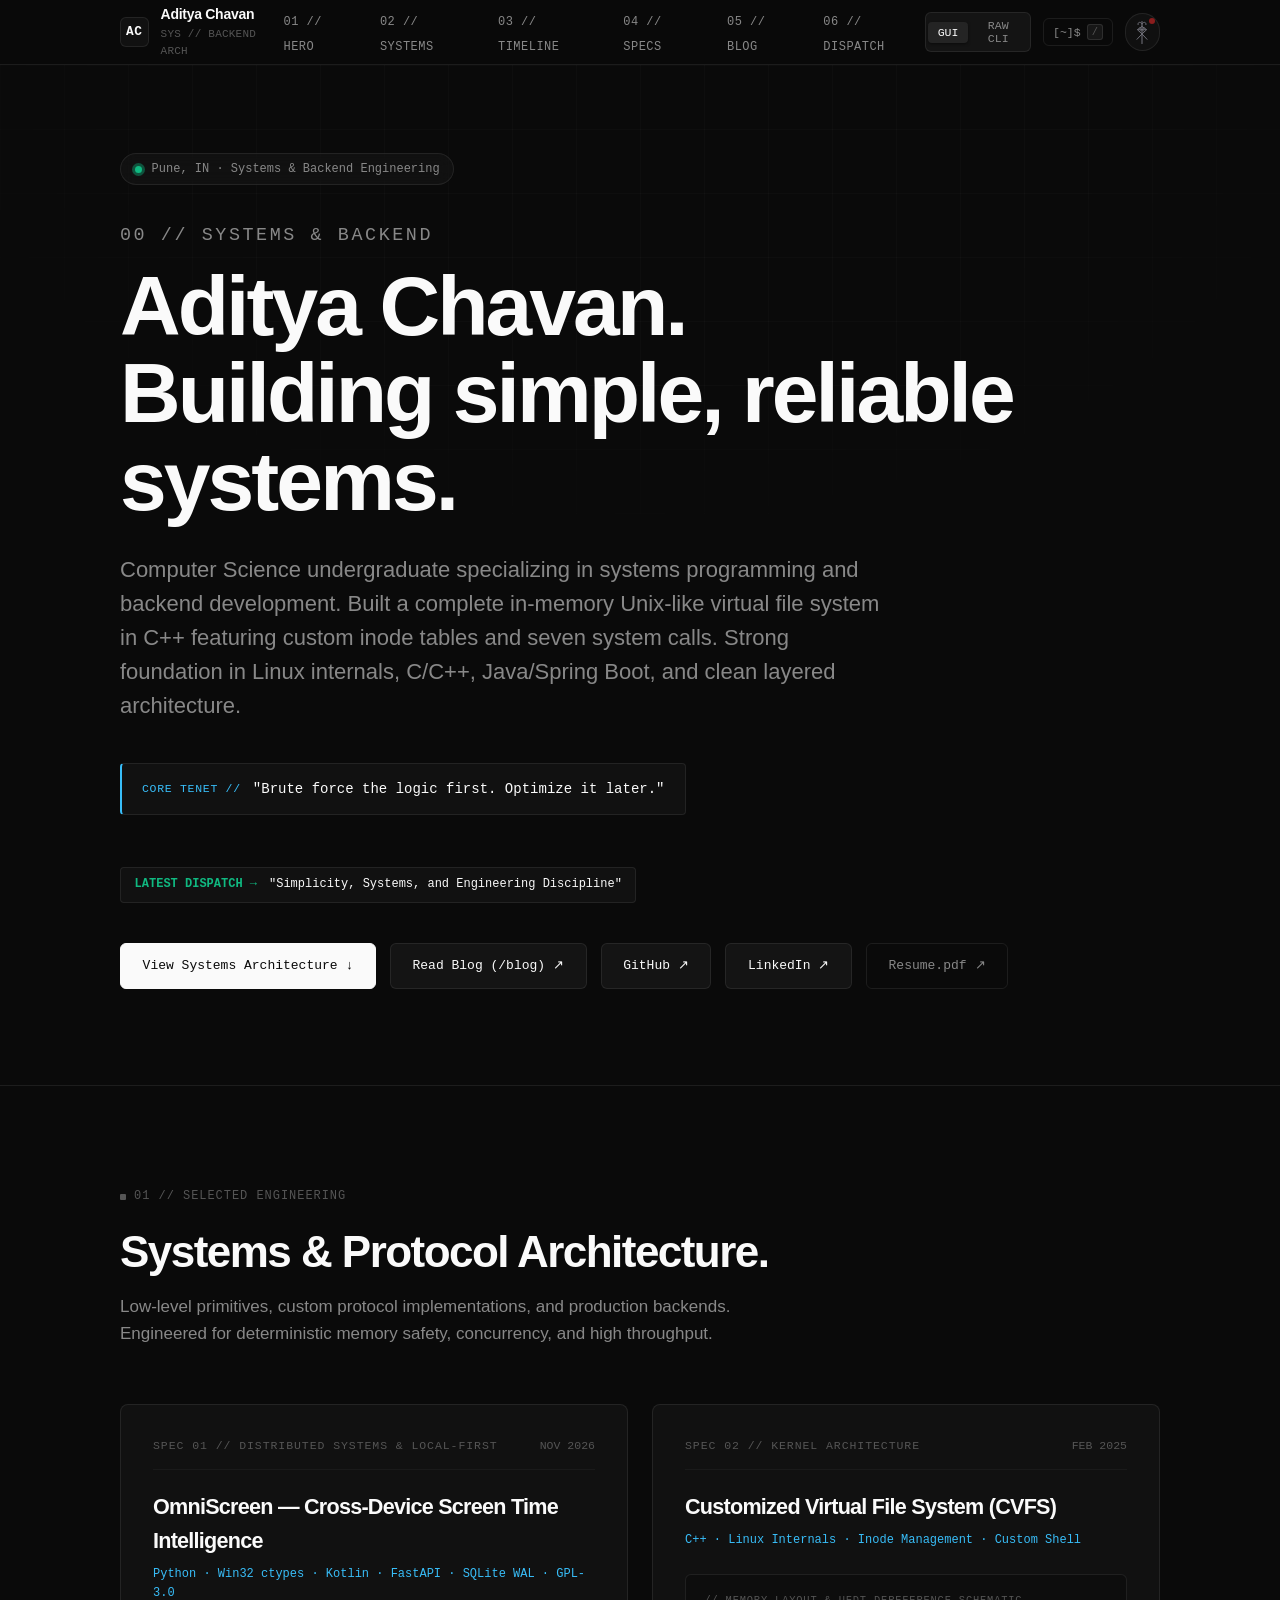
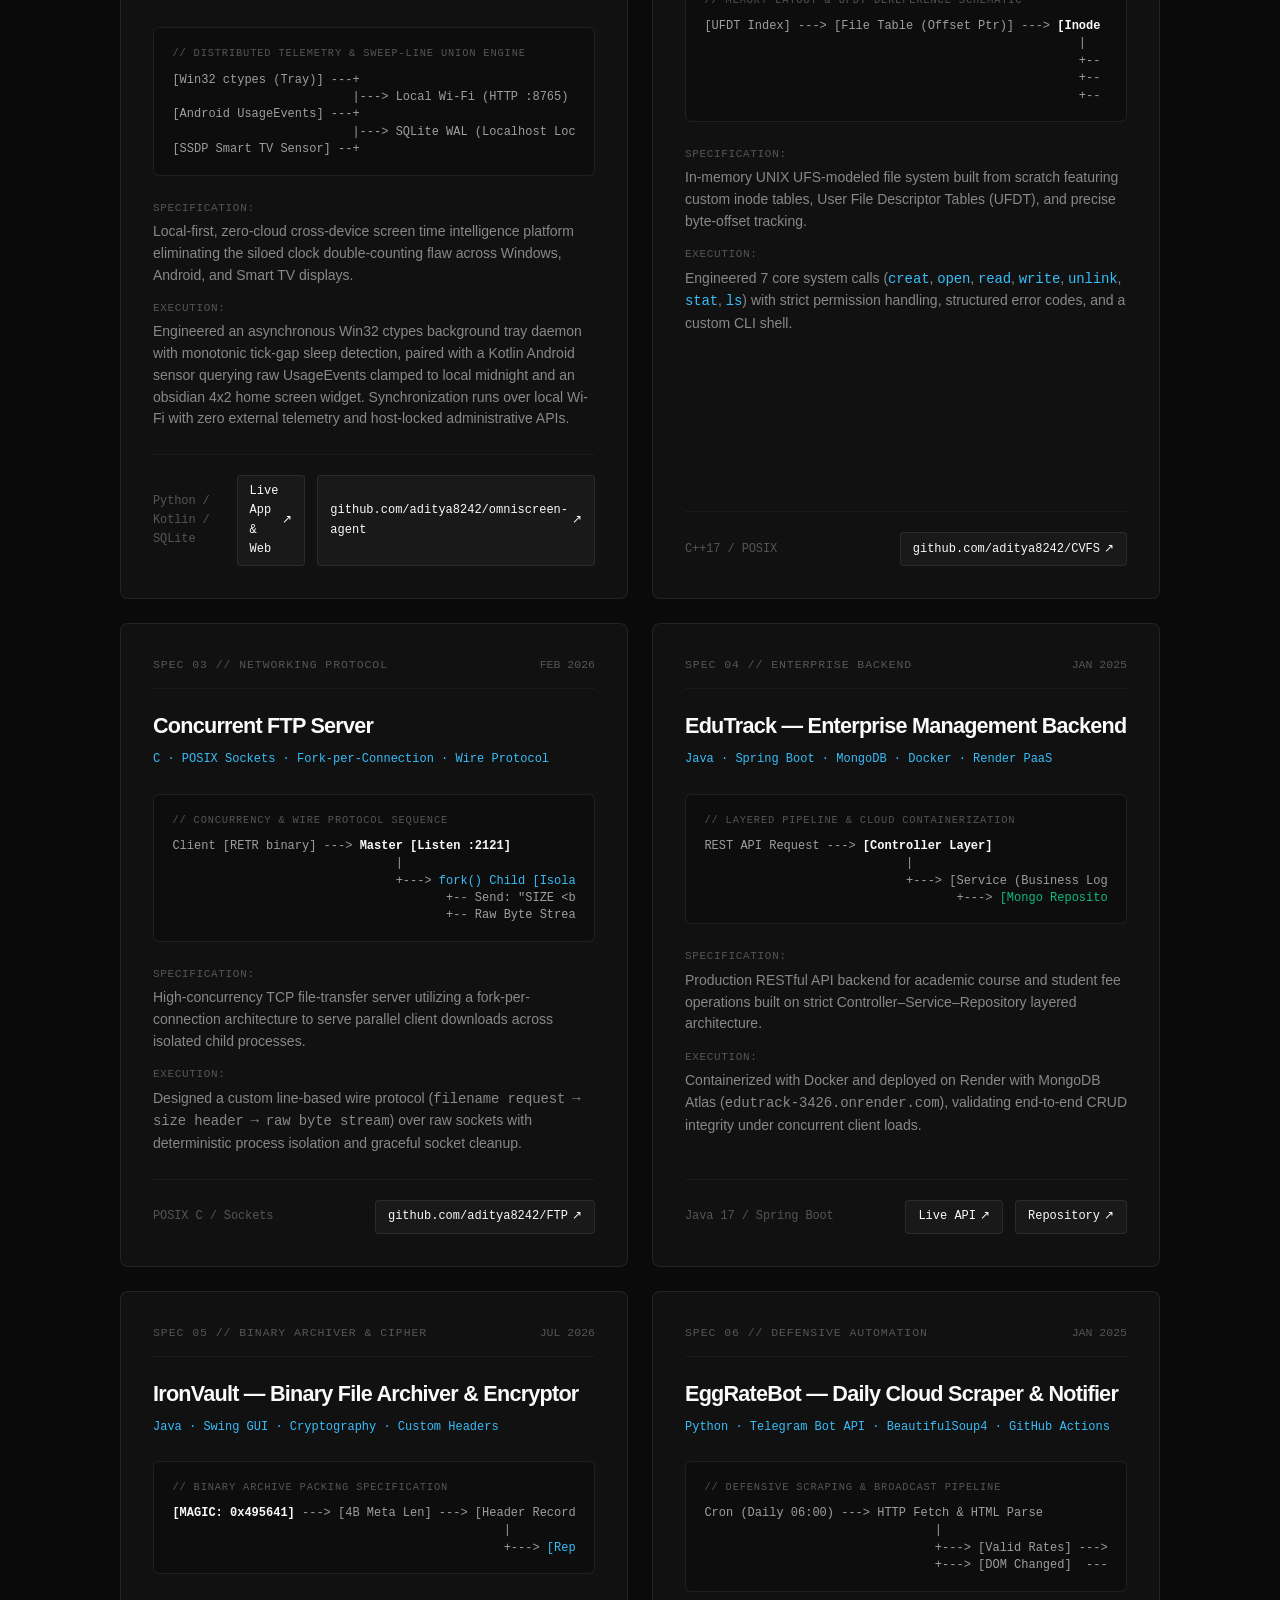
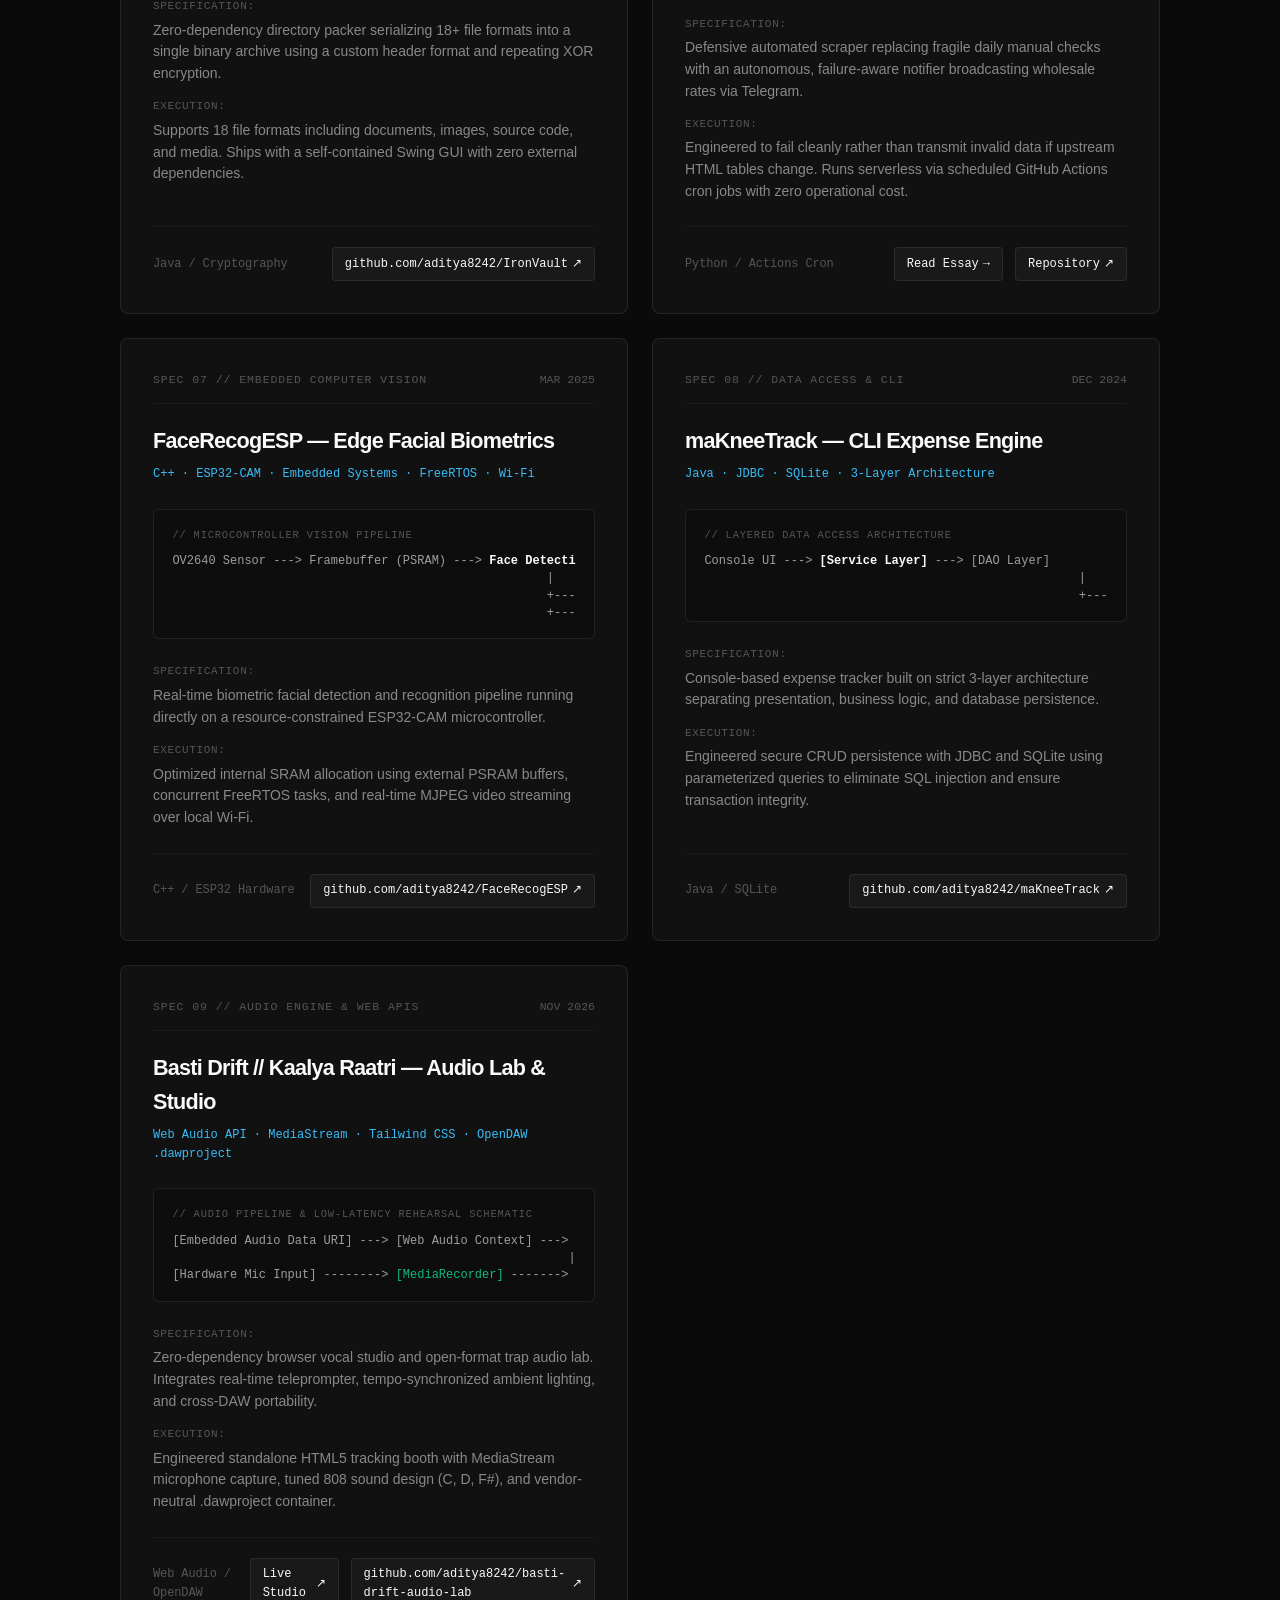
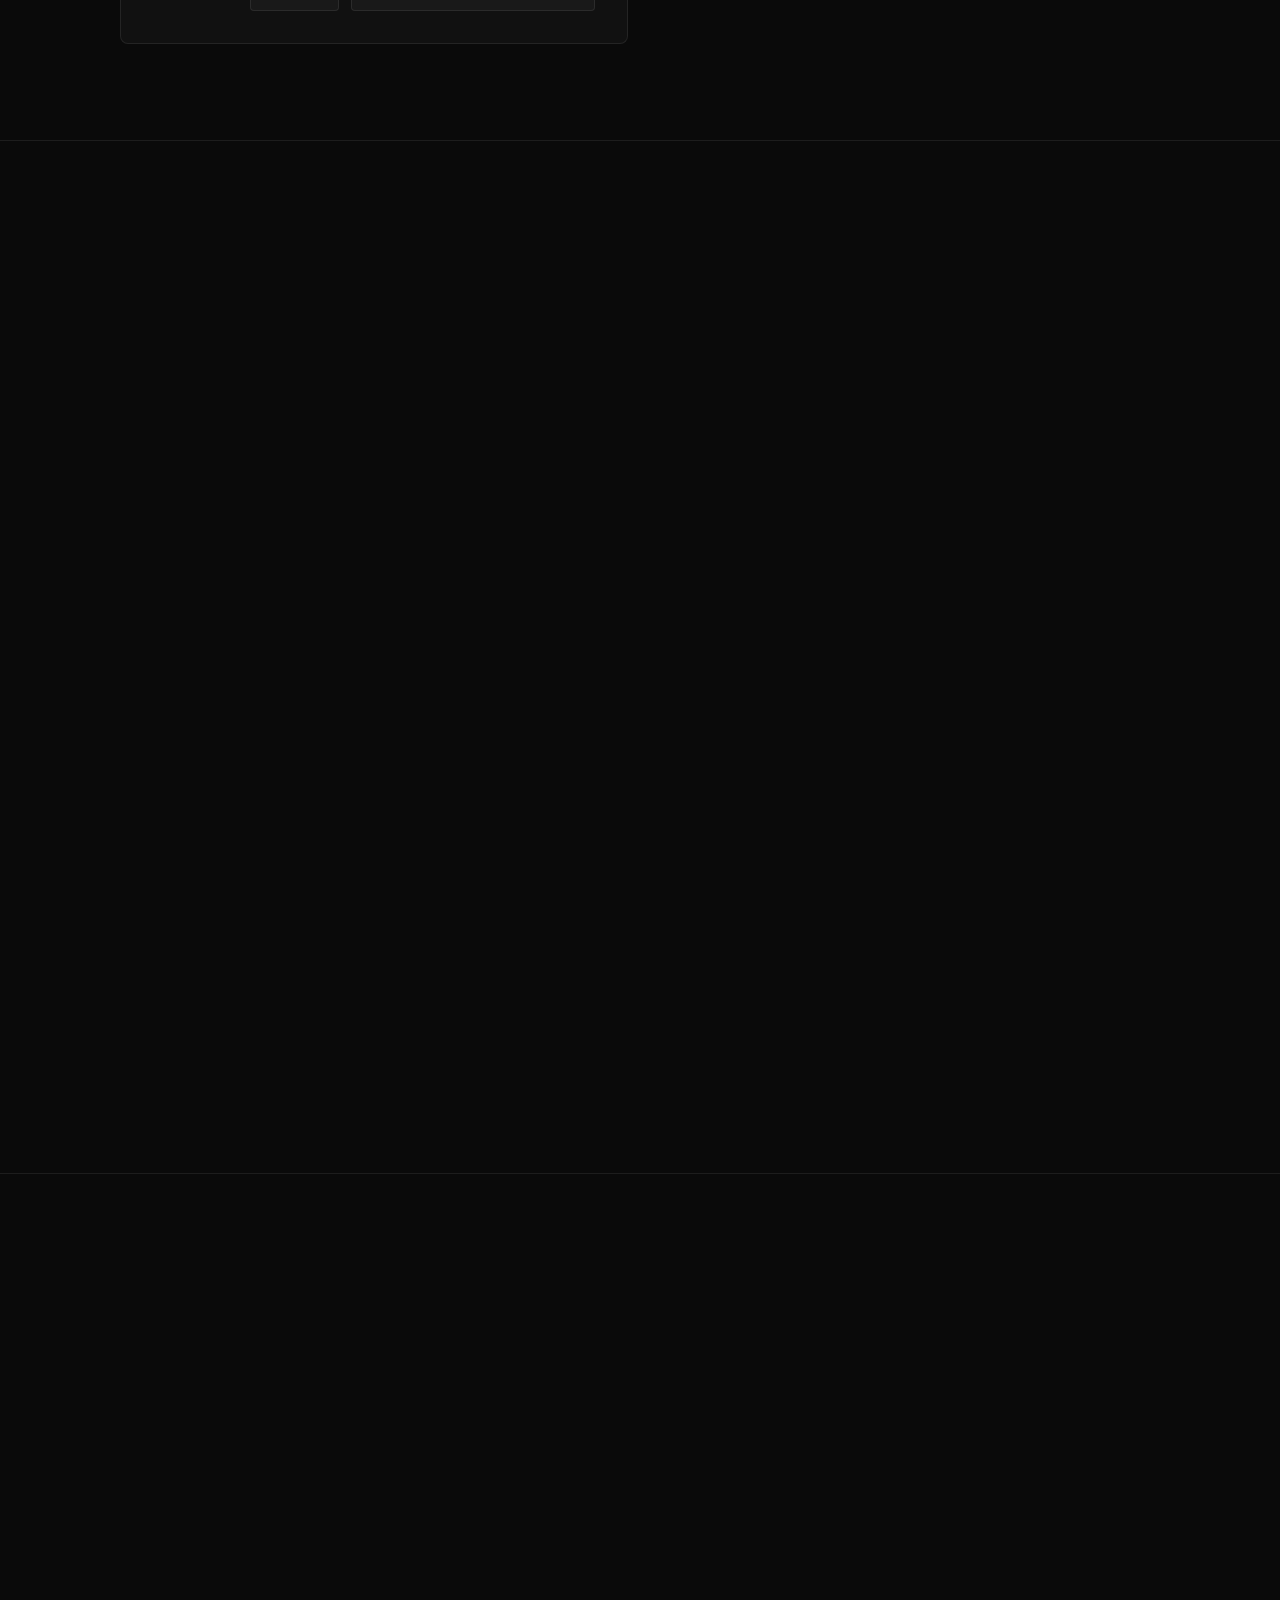
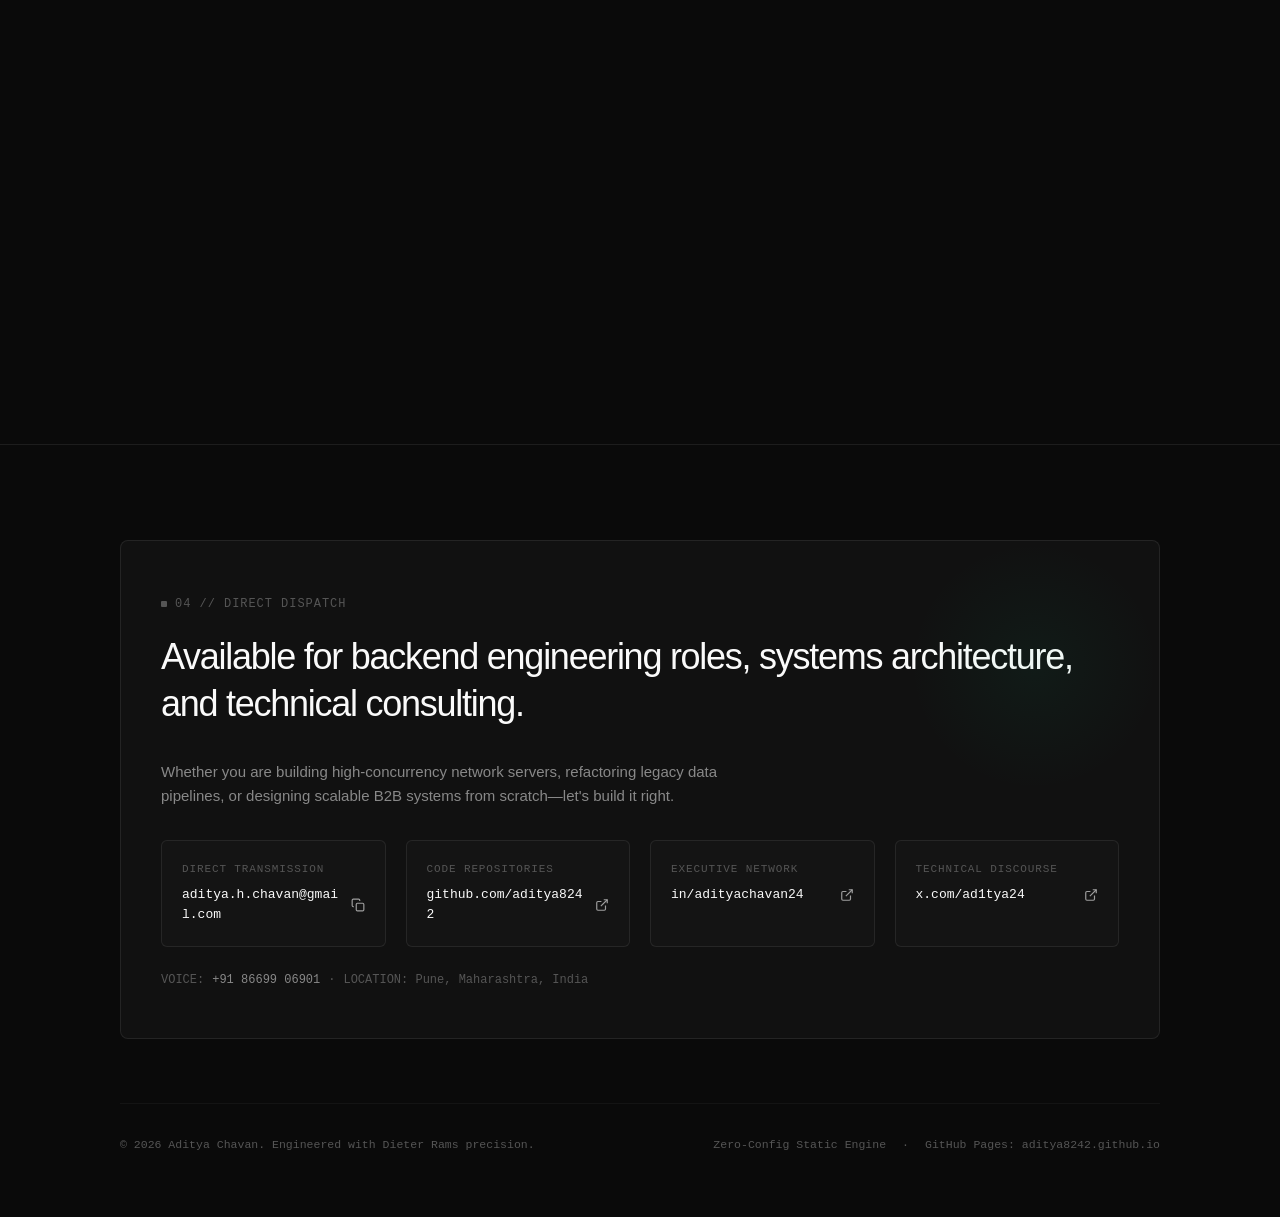
==== commit 9968e9f4: "feat(easter-egg): upgrade Berserk mode to realistic 3D interactive flipping tome powered by StPageFl" ====
--- a/index.html
+++ b/index.html
@@ -1267,6 +1267,7 @@
 
     })();
   </script>
+  <script src="page-flip.browser.js" defer></script>
   <script src="berserk.js" defer></script>
 </body>
 </html>
--- a/berserk.css
+++ b/berserk.css
@@ -1,10 +1,10 @@
 /* ==========================================================================
-   BERSERK MANGA EDITION // THE TOME OF THE BRANDED
+   BERSERK MANGA EDITION // 3D INTERACTIVE TOME (REAL PAGE FLIP)
    Inspired by Kentaro Miura's Berserk & Guts
-   Interactive Dark Fantasy Manga Tome Experience
+   Powered by StPageFlip 3D Engine & Vanilla JavaScript
    ========================================================================== */
 
-/* --- 1. RUNE TRIGGER BUTTON (DEFAULT NAVIGATION BAR) --- */
+/* --- 1. RUNE TRIGGER BUTTON IN SITE HEADER --- */
 .brand-rune-btn {
   display: inline-flex;
   align-items: center;
@@ -23,11 +23,11 @@
 }
 
 .brand-rune-btn:hover {
-  background: rgba(220, 38, 38, 0.12);
-  border-color: rgba(239, 68, 68, 0.5);
+  background: rgba(220, 38, 38, 0.15);
+  border-color: rgba(239, 68, 68, 0.6);
   color: #EF4444;
-  transform: scale(1.06);
-  box-shadow: 0 0 16px rgba(220, 38, 38, 0.45);
+  transform: scale(1.08);
+  box-shadow: 0 0 18px rgba(220, 38, 38, 0.5);
 }
 
 .brand-rune-btn .rune-icon {
@@ -44,8 +44,8 @@
   position: absolute;
   top: 4px;
   right: 4px;
-  width: 5px;
-  height: 5px;
+  width: 6px;
+  height: 6px;
   border-radius: 50%;
   background: #DC2626;
   opacity: 0.6;
@@ -55,421 +55,558 @@
 .brand-rune-btn:hover .brand-glow-dot {
   opacity: 1;
   box-shadow: 0 0 8px #EF4444;
-  animation: brand-heartbeat 1.2s infinite ease-in-out;
+  animation: brand-heartbeat 1s infinite ease-in-out;
 }
 
 @keyframes brand-heartbeat {
   0%, 100% { transform: scale(1); opacity: 0.7; }
-  50% { transform: scale(1.6); opacity: 1; filter: drop-shadow(0 0 6px #EF4444); }
-}
-
-/* --- 2. BERSERK MANGA MODE (ACTIVE STATE) --- */
-body.berserk-mode {
-  --bg-primary: #050507 !important;
-  --bg-surface: #0B0B0F !important;
-  --bg-card: #0E0E14 !important;
-  --accent-green: #EF4444 !important; /* Replace emerald with blood crimson */
-  --accent-cyan: #DC2626 !important;
-  --accent-purple: #B91C1C !important;
-  --text-primary: #F4F4F5 !important;
-  --text-secondary: #D4D4D8 !important;
-  --border-subtle: rgba(220, 38, 38, 0.22) !important;
-  --border-strong: rgba(239, 68, 68, 0.5) !important;
-  font-feature-settings: "cv02", "cv03", "cv04", "cv11";
-}
-
-/* Manga Screentone & Ink Halftone Layer */
-body.berserk-mode::before {
-  content: "";
+  50% { transform: scale(1.6); opacity: 1; filter: drop-shadow(0 0 8px #EF4444); }
+}
+
+/* --- 2. FULLSCREEN BERSERK TOME MODAL OVERLAY --- */
+#berserk-modal {
+  display: none;
   position: fixed;
   inset: 0;
+  background: radial-gradient(circle at center, rgba(30, 10, 10, 0.98) 0%, rgba(10, 8, 12, 0.99) 50%, #040305 100%);
+  z-index: 99999;
+  overflow: hidden;
+  align-items: center;
+  justify-content: center;
+  flex-direction: column;
+  opacity: 0;
+  transition: opacity 0.4s cubic-bezier(0.16, 1, 0.3, 1);
+}
+
+#berserk-modal.active {
+  display: flex;
+  opacity: 1;
+}
+
+/* Atmospheric Ambient Ink Vignette */
+#berserk-modal::before {
+  content: "";
+  position: absolute;
+  inset: 0;
   background-image: 
-    radial-gradient(circle at 82% 14%, rgba(185, 28, 28, 0.22) 0%, transparent 45%),
-    radial-gradient(circle at 18% 85%, rgba(127, 29, 29, 0.18) 0%, transparent 40%),
-    radial-gradient(rgba(255, 255, 255, 0.05) 1px, transparent 1px);
-  background-size: 100% 100%, 100% 100%, 7px 7px;
+    radial-gradient(circle at 80% 20%, rgba(185, 28, 28, 0.25) 0%, transparent 45%),
+    radial-gradient(circle at 20% 80%, rgba(127, 29, 29, 0.2) 0%, transparent 45%),
+    radial-gradient(rgba(255, 255, 255, 0.04) 1px, transparent 1px);
+  background-size: 100% 100%, 100% 100%, 8px 8px;
   pointer-events: none;
-  z-index: 9990;
-  opacity: 0.85;
-}
-
-/* Blood Moon / Eclipse Vignette Horizon */
-body.berserk-mode::after {
-  content: "";
-  position: fixed;
-  top: 0;
-  left: 0;
-  right: 0;
-  height: 6px;
-  background: linear-gradient(90deg, #7F1D1D, #DC2626, #EF4444, #DC2626, #7F1D1D);
-  box-shadow: 0 0 25px rgba(239, 68, 68, 0.8), 0 0 50px rgba(185, 28, 28, 0.5);
-  z-index: 9999;
-  pointer-events: none;
-  animation: eclipse-pulse 3s infinite ease-in-out;
-}
-
-@keyframes eclipse-pulse {
-  0%, 100% { opacity: 0.8; filter: brightness(1); }
-  50% { opacity: 1; filter: brightness(1.35); }
-}
-
-/* Active Trigger State */
-body.berserk-mode .brand-rune-btn {
-  background: rgba(220, 38, 38, 0.25);
-  border-color: #EF4444;
-  color: #F87171;
-  box-shadow: 0 0 20px rgba(220, 38, 38, 0.6);
-}
-body.berserk-mode .brand-rune-btn .brand-glow-dot {
-  opacity: 1;
-  animation: brand-heartbeat 0.9s infinite ease-in-out;
-}
-
-/* --- 3. MANGA TOME FLOATING CONTROLS HUD --- */
-#berserk-hud {
-  display: none;
-  position: fixed;
-  top: 76px;
-  left: 50%;
-  transform: translateX(-50%);
-  width: min(94vw, 860px);
-  background: rgba(11, 11, 15, 0.94);
-  border: 1px solid rgba(220, 38, 38, 0.45);
-  box-shadow: 0 10px 40px rgba(0, 0, 0, 0.8), 0 0 25px rgba(220, 38, 38, 0.2);
-  backdrop-filter: blur(20px);
-  -webkit-backdrop-filter: blur(20px);
-  border-radius: 14px;
-  padding: 8px 14px;
-  z-index: 9995;
+  z-index: 1;
+}
+
+/* --- 3. TOP TOME BAR --- */
+.tome-topbar {
+  position: absolute;
+  top: 16px;
+  left: 24px;
+  right: 24px;
+  display: flex;
   align-items: center;
   justify-content: space-between;
+  z-index: 10;
+  font-family: 'JetBrains Mono', monospace;
+}
+
+.tome-brand-title {
+  display: flex;
+  align-items: center;
+  gap: 10px;
+  color: #FCA5A5;
+  font-size: 0.8rem;
+  font-weight: 700;
+  letter-spacing: 0.18em;
+  text-transform: uppercase;
+  text-shadow: 0 0 12px rgba(220, 38, 38, 0.6);
+}
+
+.tome-brand-title svg {
+  width: 18px;
+  height: 24px;
+  color: #EF4444;
+  filter: drop-shadow(0 0 6px #EF4444);
+  animation: brand-heartbeat 1.5s infinite ease-in-out;
+}
+
+.tome-actions {
+  display: flex;
+  align-items: center;
   gap: 12px;
-  transition: all 0.35s cubic-bezier(0.16, 1, 0.3, 1);
-  font-family: 'JetBrains Mono', monospace;
-}
-
-body.berserk-mode #berserk-hud {
-  display: flex;
-  animation: hud-slide-down 0.4s cubic-bezier(0.16, 1, 0.3, 1);
-}
-
-@keyframes hud-slide-down {
-  from { opacity: 0; transform: translate(-50%, -15px); }
-  to { opacity: 1; transform: translate(-50%, 0); }
-}
-
-.berserk-hud-title {
-  display: flex;
-  align-items: center;
-  gap: 8px;
-  font-size: 0.725rem;
-  letter-spacing: 0.15em;
-  color: #FCA5A5;
-  font-weight: 700;
-  text-transform: uppercase;
-  white-space: nowrap;
-}
-
-.berserk-hud-title .mini-brand {
-  width: 14px;
-  height: 19px;
-  color: #EF4444;
-  filter: drop-shadow(0 0 4px #EF4444);
-}
-
-.berserk-chapter-nav {
-  display: flex;
-  align-items: center;
-  gap: 8px;
-  flex: 1;
-  justify-content: center;
-}
-
-.berserk-nav-btn {
-  background: rgba(255, 255, 255, 0.05);
-  border: 1px solid rgba(255, 255, 255, 0.1);
+}
+
+.tome-btn {
+  background: rgba(255, 255, 255, 0.06);
+  border: 1px solid rgba(220, 38, 38, 0.35);
   color: #E4E4E7;
-  font-size: 0.7rem;
-  padding: 5px 10px;
+  font-size: 0.75rem;
+  font-weight: 600;
+  padding: 7px 14px;
   border-radius: 6px;
   cursor: pointer;
   transition: all 0.2s ease;
-  white-space: nowrap;
   font-family: inherit;
-}
-
-.berserk-nav-btn:hover {
-  background: rgba(220, 38, 38, 0.2);
+  display: flex;
+  align-items: center;
+  gap: 6px;
+}
+
+.tome-btn:hover {
+  background: rgba(220, 38, 38, 0.25);
   border-color: #EF4444;
   color: #FFF;
-}
-
-.berserk-chapter-pill {
-  font-size: 0.725rem;
-  font-weight: 600;
-  color: #FEE2E2;
-  background: rgba(220, 38, 38, 0.15);
-  border: 1px solid rgba(239, 68, 68, 0.4);
-  padding: 4px 12px;
-  border-radius: 9999px;
-  letter-spacing: 0.08em;
-  white-space: nowrap;
-  text-align: center;
-}
-
-.berserk-exit-btn {
+  box-shadow: 0 0 15px rgba(220, 38, 38, 0.4);
+}
+
+.tome-close-btn {
   background: #7F1D1D;
   border: 1px solid #EF4444;
   color: #FFF;
-  font-size: 0.7rem;
+  font-size: 0.75rem;
   font-weight: 700;
-  padding: 6px 12px;
+  padding: 7px 16px;
   border-radius: 6px;
   cursor: pointer;
   transition: all 0.2s ease;
   display: flex;
   align-items: center;
-  gap: 5px;
-  white-space: nowrap;
-  font-family: inherit;
-}
-
-.berserk-exit-btn:hover {
+  gap: 6px;
+}
+
+.tome-close-btn:hover {
   background: #DC2626;
-  box-shadow: 0 0 14px rgba(239, 68, 68, 0.6);
-  transform: scale(1.03);
-}
-
-/* --- 4. FLOATING TALISMAN (THE BRAND OF SACRIFICE) --- */
-#berserk-talisman {
-  display: none;
-  position: fixed;
-  bottom: 24px;
-  right: 24px;
-  width: 52px;
-  height: 52px;
-  background: #09090D;
-  border: 1.5px solid #DC2626;
-  border-radius: 50%;
-  box-shadow: 0 0 25px rgba(220, 38, 38, 0.5), inset 0 0 10px rgba(185, 28, 28, 0.4);
-  z-index: 9992;
-  cursor: pointer;
+  box-shadow: 0 0 20px rgba(239, 68, 68, 0.7);
+  transform: scale(1.04);
+}
+
+/* --- 4. 3D BOOK STAGE CONTAINER --- */
+.tome-stage {
+  position: relative;
+  z-index: 5;
+  width: min(94vw, 1020px);
+  height: min(80vh, 700px);
+  display: flex;
   align-items: center;
   justify-content: center;
-  transition: all 0.35s cubic-bezier(0.16, 1, 0.3, 1);
-}
-
-body.berserk-mode #berserk-talisman {
-  display: flex;
-  animation: talisman-arrive 0.5s ease-out;
-}
-
-@keyframes talisman-arrive {
-  from { opacity: 0; transform: scale(0.6) rotate(-20deg); }
-  to { opacity: 1; transform: scale(1) rotate(0); }
-}
-
-#berserk-talisman:hover {
-  transform: scale(1.15) rotate(5deg);
-  box-shadow: 0 0 35px rgba(239, 68, 68, 0.8), inset 0 0 15px rgba(239, 68, 68, 0.6);
-}
-
-#berserk-talisman svg {
-  width: 24px;
-  height: 34px;
-  color: #EF4444;
-  filter: drop-shadow(0 0 6px #EF4444);
-  animation: brand-heartbeat 1.4s infinite ease-in-out;
-}
-
-/* Talisman Quote Tooltip */
-.berserk-quote-popup {
-  position: absolute;
-  bottom: 64px;
-  right: 0;
-  width: 290px;
-  background: #0B0B0F;
-  border: 1px solid #DC2626;
-  box-shadow: 0 10px 30px rgba(0, 0, 0, 0.9), 0 0 20px rgba(220, 38, 38, 0.3);
-  border-radius: 8px;
-  padding: 12px 14px;
+  perspective: 2500px;
+}
+
+#manga-book {
+  box-shadow: 0 25px 60px rgba(0, 0, 0, 0.95), 0 0 40px rgba(185, 28, 28, 0.3);
+  border-radius: 6px;
+  transition: transform 0.3s ease;
+}
+
+/* --- 5. REAL MANGA PAGE STYLING --- */
+.manga-page {
+  background-color: #0D0E12;
+  box-shadow: inset 0 0 30px rgba(0, 0, 0, 0.8);
+  overflow: hidden;
+  position: relative;
   color: #E4E4E7;
-  font-size: 0.75rem;
-  line-height: 1.5;
-  pointer-events: none;
-  opacity: 0;
-  transform: translateY(8px);
-  transition: all 0.25s ease;
-  font-family: 'Inter', sans-serif;
-}
-
-.berserk-quote-popup::after {
+  font-family: 'Inter', -apple-system, sans-serif;
+  user-select: none;
+  -webkit-user-select: none;
+}
+
+/* Page Texture Overlay */
+.manga-page::before {
   content: "";
   position: absolute;
-  bottom: -6px;
-  right: 22px;
-  width: 10px;
-  height: 10px;
-  background: #0B0B0F;
-  border-right: 1px solid #DC2626;
-  border-bottom: 1px solid #DC2626;
-  transform: rotate(45deg);
-}
-
-#berserk-talisman:hover .berserk-quote-popup {
-  opacity: 1;
-  transform: translateY(0);
-}
-
-.berserk-quote-author {
-  display: block;
-  font-size: 0.65rem;
+  inset: 0;
+  background-image: radial-gradient(rgba(255, 255, 255, 0.04) 1px, transparent 1px);
+  background-size: 5px 5px;
+  pointer-events: none;
+  opacity: 0.6;
+  z-index: 2;
+}
+
+/* Page Spine Gradient Shadow */
+.manga-page.--left {
+  box-shadow: inset -25px 0 30px rgba(0, 0, 0, 0.7), inset 0 0 10px rgba(0, 0, 0, 0.5);
+  border-right: 1px solid rgba(255, 255, 255, 0.05);
+}
+
+.manga-page.--right {
+  box-shadow: inset 25px 0 30px rgba(0, 0, 0, 0.7), inset 0 0 10px rgba(0, 0, 0, 0.5);
+  border-left: 1px solid rgba(255, 255, 255, 0.05);
+}
+
+/* Page Interior Padding */
+.page-inner {
+  position: relative;
+  z-index: 3;
+  height: 100%;
+  padding: 30px 34px;
+  display: flex;
+  flex-direction: column;
+  justify-content: space-between;
+  box-sizing: border-box;
+}
+
+/* --- 6. COVER STYLES (FRONT & BACK HARD COVERS) --- */
+.page-cover {
+  background: #08080C !important;
+  border: 2px solid rgba(220, 38, 38, 0.45);
+  box-shadow: inset 0 0 60px rgba(0, 0, 0, 0.95), 0 0 25px rgba(220, 38, 38, 0.25) !important;
+}
+
+.cover-front {
+  display: flex;
+  flex-direction: column;
+  align-items: center;
+  justify-content: center;
+  text-align: center;
+  padding: 36px 28px;
+  height: 100%;
+  box-sizing: border-box;
+  background-image: 
+    radial-gradient(circle at center, rgba(185, 28, 28, 0.25) 0%, transparent 65%),
+    linear-gradient(180deg, rgba(8, 8, 12, 0.95), #08080C);
+}
+
+.cover-border-frame {
+  width: 100%;
+  height: 100%;
+  border: 1px solid rgba(220, 38, 38, 0.35);
+  padding: 20px;
+  box-sizing: border-box;
+  display: flex;
+  flex-direction: column;
+  align-items: center;
+  justify-content: space-between;
+  position: relative;
+}
+
+.cover-border-frame::before {
+  content: "";
+  position: absolute;
+  inset: 4px;
+  border: 1px dashed rgba(220, 38, 38, 0.2);
+  pointer-events: none;
+}
+
+.cover-kanji {
+  font-size: 1.1rem;
+  letter-spacing: 0.4em;
+  color: #DC2626;
+  font-weight: 900;
+  text-shadow: 0 0 10px rgba(220, 38, 38, 0.7);
+}
+
+.cover-brand-rune {
+  width: 85px;
+  height: 120px;
+  color: #DC2626;
+  filter: drop-shadow(0 0 25px #DC2626) drop-shadow(0 0 50px rgba(220, 38, 38, 0.5));
+  margin: 12px 0;
+  animation: brand-heartbeat 1.8s infinite ease-in-out;
+}
+
+.cover-title {
+  font-size: 1.5rem;
+  font-weight: 900;
+  color: #FFF;
+  letter-spacing: 0.15em;
+  margin: 0;
   text-transform: uppercase;
+  font-family: 'Plus Jakarta Sans', sans-serif;
+  text-shadow: 0 2px 10px rgba(0, 0, 0, 0.9);
+}
+
+.cover-subtitle {
+  font-size: 0.72rem;
+  letter-spacing: 0.18em;
   color: #F87171;
   margin-top: 6px;
+  font-family: 'JetBrains Mono', monospace;
+  text-transform: uppercase;
+}
+
+.cover-author {
+  font-size: 0.85rem;
+  color: #E4E4E7;
   font-weight: 700;
+  letter-spacing: 0.2em;
+  text-transform: uppercase;
+  font-family: 'JetBrains Mono', monospace;
+  margin-top: 12px;
+  border-top: 1px solid rgba(220, 38, 38, 0.4);
+  padding-top: 8px;
+  width: 80%;
+  text-align: center;
+}
+
+.cover-hint {
+  font-size: 0.7rem;
+  color: #A1A1AA;
+  font-family: 'JetBrains Mono', monospace;
   letter-spacing: 0.1em;
-  font-family: 'JetBrains Mono', monospace;
-}
-
-/* --- 5. MANGA PANEL ACCENTS ON SECTIONS & CARDS --- */
-body.berserk-mode .spec-card,
-body.berserk-mode .bento-card,
-body.berserk-mode .article-preview-card,
-body.berserk-mode .hero-panel,
-body.berserk-mode .metric-card {
-  border-color: rgba(220, 38, 38, 0.28) !important;
-  background: #0A0A0F !important;
-  transition: border-color 0.3s ease, box-shadow 0.3s ease;
+  display: flex;
+  align-items: center;
+  gap: 6px;
+  margin-top: 12px;
+  animation: bounce-hint 2s infinite ease-in-out;
+}
+
+@keyframes bounce-hint {
+  0%, 100% { transform: translateX(0); color: #A1A1AA; }
+  50% { transform: translateX(5px); color: #EF4444; }
+}
+
+/* --- 7. MANGA PANELS & ARTWORK CONTAINERS --- */
+.manga-panel {
+  border: 2px solid rgba(255, 255, 255, 0.85);
+  background: #000;
+  box-shadow: 4px 4px 0px rgba(220, 38, 38, 0.6);
   position: relative;
-}
-
-body.berserk-mode .spec-card:hover,
-body.berserk-mode .bento-card:hover,
-body.berserk-mode .article-preview-card:hover {
-  border-color: #EF4444 !important;
-  box-shadow: 0 10px 30px rgba(0, 0, 0, 0.8), 0 0 25px rgba(220, 38, 38, 0.25) !important;
-}
-
-/* Manga Sound Effect (SFX) Watermarks in Section Corners */
-body.berserk-mode .section-header::after {
-  content: "ゴゴゴ...";
+  overflow: hidden;
+  margin-bottom: 12px;
+}
+
+.manga-art-img {
+  width: 100%;
+  height: 100%;
+  object-fit: cover;
+  display: block;
+  filter: contrast(1.15) brightness(0.95);
+  transition: transform 0.5s ease;
+}
+
+.manga-panel:hover .manga-art-img {
+  transform: scale(1.04);
+}
+
+.manga-sfx {
   position: absolute;
-  top: -12px;
+  top: 6px;
   right: 10px;
+  font-size: 1.6rem;
+  font-weight: 900;
+  color: #FFF;
+  text-shadow: 3px 3px 0 #DC2626, -2px -2px 0 #000;
+  letter-spacing: 0.15em;
+  pointer-events: none;
+  z-index: 5;
+  font-family: sans-serif;
+}
+
+/* --- 8. MANGA CHAPTER HEADERS & CONTENT --- */
+.chapter-badge {
+  display: inline-block;
+  font-family: 'JetBrains Mono', monospace;
+  font-size: 0.65rem;
+  font-weight: 800;
+  color: #FFF;
+  background: #DC2626;
+  padding: 3px 8px;
+  letter-spacing: 0.15em;
+  text-transform: uppercase;
+  margin-bottom: 4px;
+}
+
+.chapter-title {
   font-family: 'Plus Jakarta Sans', sans-serif;
+  font-size: 1.25rem;
   font-weight: 900;
-  font-size: 1.5rem;
-  color: rgba(239, 68, 68, 0.35);
-  letter-spacing: 0.2em;
-  text-shadow: 0 0 10px rgba(220, 38, 38, 0.4);
-  pointer-events: none;
-  animation: sfx-float 2.5s infinite ease-in-out;
-}
-
-@keyframes sfx-float {
-  0%, 100% { transform: translateY(0); opacity: 0.35; }
-  50% { transform: translateY(-4px); opacity: 0.6; }
-}
-
-/* Custom Dragonslayer Ink Rule Divider */
-body.berserk-mode hr,
-body.berserk-mode .section-divider {
-  border: none !important;
-  height: 2px !important;
-  background: linear-gradient(90deg, transparent, #DC2626, #EF4444, #DC2626, transparent) !important;
-  box-shadow: 0 0 10px rgba(220, 38, 38, 0.5) !important;
-}
-
-/* Brand Glyph Highlights on Monograms */
-body.berserk-mode .brand-monogram {
-  border-color: #DC2626 !important;
-  color: #EF4444 !important;
-  box-shadow: 0 0 12px rgba(220, 38, 38, 0.5) !important;
-}
-
-/* Link Button Accent Shifts */
-body.berserk-mode .link-btn.accent,
-body.berserk-mode .pill.accent {
-  background: #7F1D1D !important;
-  border-color: #DC2626 !important;
-  color: #FFF !important;
-  box-shadow: 0 0 15px rgba(220, 38, 38, 0.4) !important;
-}
-
-/* --- 6. DRAMATIC ECLIPSE ACTIVATION SHOCKWAVE --- */
-#berserk-shockwave {
-  display: none;
-  position: fixed;
-  inset: 0;
-  background: radial-gradient(circle at center, rgba(239, 68, 68, 0.85) 0%, rgba(127, 29, 29, 0.95) 40%, #050507 90%);
-  z-index: 99999;
-  pointer-events: none;
+  color: #FFF;
+  letter-spacing: 0.05em;
+  margin: 0 0 8px 0;
+  text-transform: uppercase;
+}
+
+.manga-quote-box {
+  background: rgba(220, 38, 38, 0.08);
+  border-left: 3px solid #DC2626;
+  padding: 8px 12px;
+  font-size: 0.78rem;
+  line-height: 1.5;
+  color: #E4E4E7;
+  font-style: italic;
+  margin: 8px 0;
+}
+
+.manga-quote-author {
+  display: block;
+  font-style: normal;
+  font-size: 0.65rem;
+  color: #F87171;
+  font-weight: 700;
+  margin-top: 4px;
+  letter-spacing: 0.1em;
+  font-family: 'JetBrains Mono', monospace;
+}
+
+.manga-body-text {
+  font-size: 0.78rem;
+  line-height: 1.55;
+  color: #D4D4D8;
+  margin: 6px 0;
+}
+
+.manga-body-text strong {
+  color: #FFF;
+  font-weight: 700;
+}
+
+/* Project Feature Card in Manga */
+.manga-project-card {
+  background: rgba(255, 255, 255, 0.03);
+  border: 1px solid rgba(255, 255, 255, 0.12);
+  padding: 8px 10px;
+  border-radius: 4px;
+  margin-top: 6px;
+}
+
+.manga-card-head {
+  display: flex;
+  align-items: center;
+  justify-content: space-between;
+  margin-bottom: 2px;
+}
+
+.manga-card-title {
+  font-size: 0.82rem;
+  font-weight: 800;
+  color: #FFF;
+  font-family: 'JetBrains Mono', monospace;
+}
+
+.manga-card-tag {
+  font-size: 0.62rem;
+  color: #FCA5A5;
+  background: rgba(220, 38, 38, 0.2);
+  padding: 2px 5px;
+  border-radius: 3px;
+  font-family: 'JetBrains Mono', monospace;
+}
+
+.manga-card-desc {
+  font-size: 0.72rem;
+  color: #A1A1AA;
+  line-height: 1.4;
+  margin: 0;
+}
+
+.manga-link {
+  color: #EF4444;
+  text-decoration: none;
+  font-size: 0.72rem;
+  font-family: 'JetBrains Mono', monospace;
+  font-weight: 700;
+  display: inline-flex;
+  align-items: center;
+  gap: 4px;
+  margin-top: 4px;
+}
+
+.manga-link:hover {
+  text-decoration: underline;
+  color: #F87171;
+}
+
+.page-footer-num {
+  font-family: 'JetBrains Mono', monospace;
+  font-size: 0.68rem;
+  color: #71717A;
+  display: flex;
+  align-items: center;
+  justify-content: space-between;
+  border-top: 1px solid rgba(255, 255, 255, 0.08);
+  padding-top: 6px;
+  margin-top: auto;
+}
+
+/* --- 9. BOTTOM FLIP CONTROLS HUD --- */
+.tome-bottombar {
+  position: absolute;
+  bottom: 16px;
+  left: 50%;
+  transform: translateX(-50%);
+  display: flex;
+  align-items: center;
+  gap: 16px;
+  background: rgba(14, 14, 18, 0.92);
+  border: 1px solid rgba(220, 38, 38, 0.4);
+  box-shadow: 0 10px 30px rgba(0, 0, 0, 0.8);
+  padding: 8px 18px;
+  border-radius: 9999px;
+  z-index: 10;
+  font-family: 'JetBrains Mono', monospace;
+}
+
+.tome-nav-arrow {
+  background: transparent;
+  border: none;
+  color: #F4F4F5;
+  font-size: 1.1rem;
+  cursor: pointer;
+  padding: 4px 10px;
+  border-radius: 50%;
+  transition: all 0.2s ease;
+  display: flex;
   align-items: center;
   justify-content: center;
+}
+
+.tome-nav-arrow:hover {
+  color: #EF4444;
+  transform: scale(1.2);
+}
+
+.tome-page-counter {
+  font-size: 0.75rem;
+  color: #D4D4D8;
+  letter-spacing: 0.1em;
+  white-space: nowrap;
+}
+
+/* Back cover tribute text */
+.back-cover-content {
+  display: flex;
   flex-direction: column;
-}
-
-#berserk-shockwave.active {
-  display: flex;
-  animation: shockwave-flash 0.9s cubic-bezier(0.16, 1, 0.3, 1) forwards;
-}
-
-@keyframes shockwave-flash {
-  0% { opacity: 0; transform: scale(0.9); }
-  25% { opacity: 1; transform: scale(1); }
-  85% { opacity: 1; }
-  100% { opacity: 0; transform: scale(1.05); }
-}
-
-.shockwave-symbol {
-  width: 90px;
-  height: 125px;
-  color: #FFF;
-  filter: drop-shadow(0 0 30px #EF4444) drop-shadow(0 0 60px #DC2626);
-  animation: symbol-pulse 0.9s ease-out;
-}
-
-@keyframes symbol-pulse {
-  0% { transform: scale(0.6); opacity: 0; }
-  50% { transform: scale(1.15); opacity: 1; }
-  100% { transform: scale(1); opacity: 1; }
-}
-
-.shockwave-text {
-  margin-top: 18px;
-  font-family: 'JetBrains Mono', monospace;
-  font-size: 1rem;
-  letter-spacing: 0.25em;
-  color: #FFF;
-  text-transform: uppercase;
-  font-weight: 800;
-  text-shadow: 0 0 15px rgba(239, 68, 68, 0.9);
-}
-
-/* Mobile Responsiveness for HUD */
-@media (max-width: 640px) {
-  #berserk-hud {
-    top: 65px;
-    padding: 6px 10px;
-    flex-wrap: wrap;
-    gap: 6px;
+  align-items: center;
+  justify-content: space-between;
+  height: 100%;
+  text-align: center;
+  padding: 20px;
+  box-sizing: border-box;
+}
+
+.tribute-box {
+  background: rgba(220, 38, 38, 0.05);
+  border: 1px solid rgba(220, 38, 38, 0.3);
+  padding: 16px;
+  border-radius: 6px;
+  margin: 15px 0;
+}
+
+/* Mobile Responsiveness for 3D Book */
+@media (max-width: 768px) {
+  .tome-stage {
+    width: 95vw;
+    height: 75vh;
   }
-  .berserk-hud-title {
-    font-size: 0.65rem;
+  .page-inner {
+    padding: 18px 20px;
   }
-  .berserk-chapter-pill {
-    font-size: 0.65rem;
-    padding: 3px 8px;
+  .cover-title {
+    font-size: 1.2rem;
   }
-  .berserk-nav-btn {
-    font-size: 0.65rem;
-    padding: 4px 6px;
+  .cover-brand-rune {
+    width: 60px;
+    height: 90px;
   }
-  #berserk-talisman {
-    bottom: 16px;
-    right: 16px;
-    width: 44px;
-    height: 44px;
+  .chapter-title {
+    font-size: 1.05rem;
   }
-}
+  .manga-body-text {
+    font-size: 0.7rem;
+    line-height: 1.4;
+  }
+  .tome-bottombar {
+    padding: 6px 14px;
+    gap: 10px;
+  }
+}
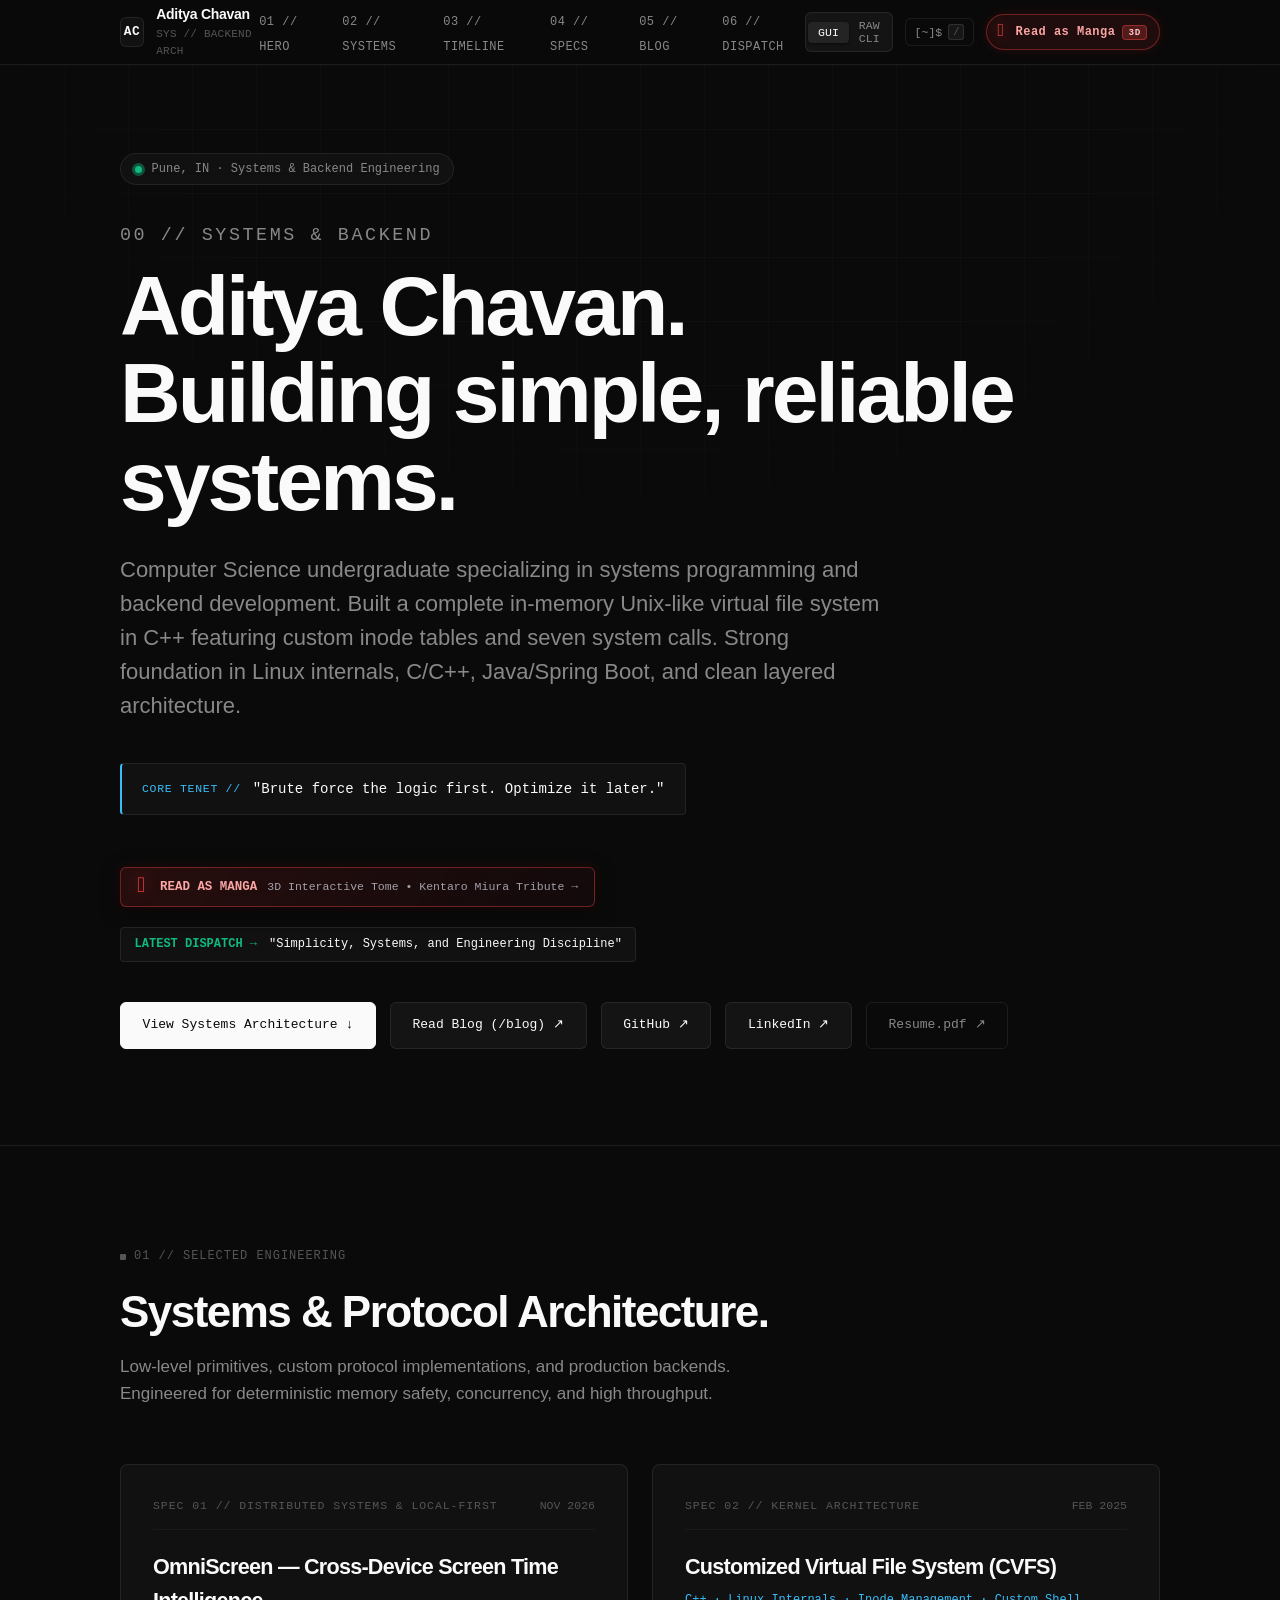
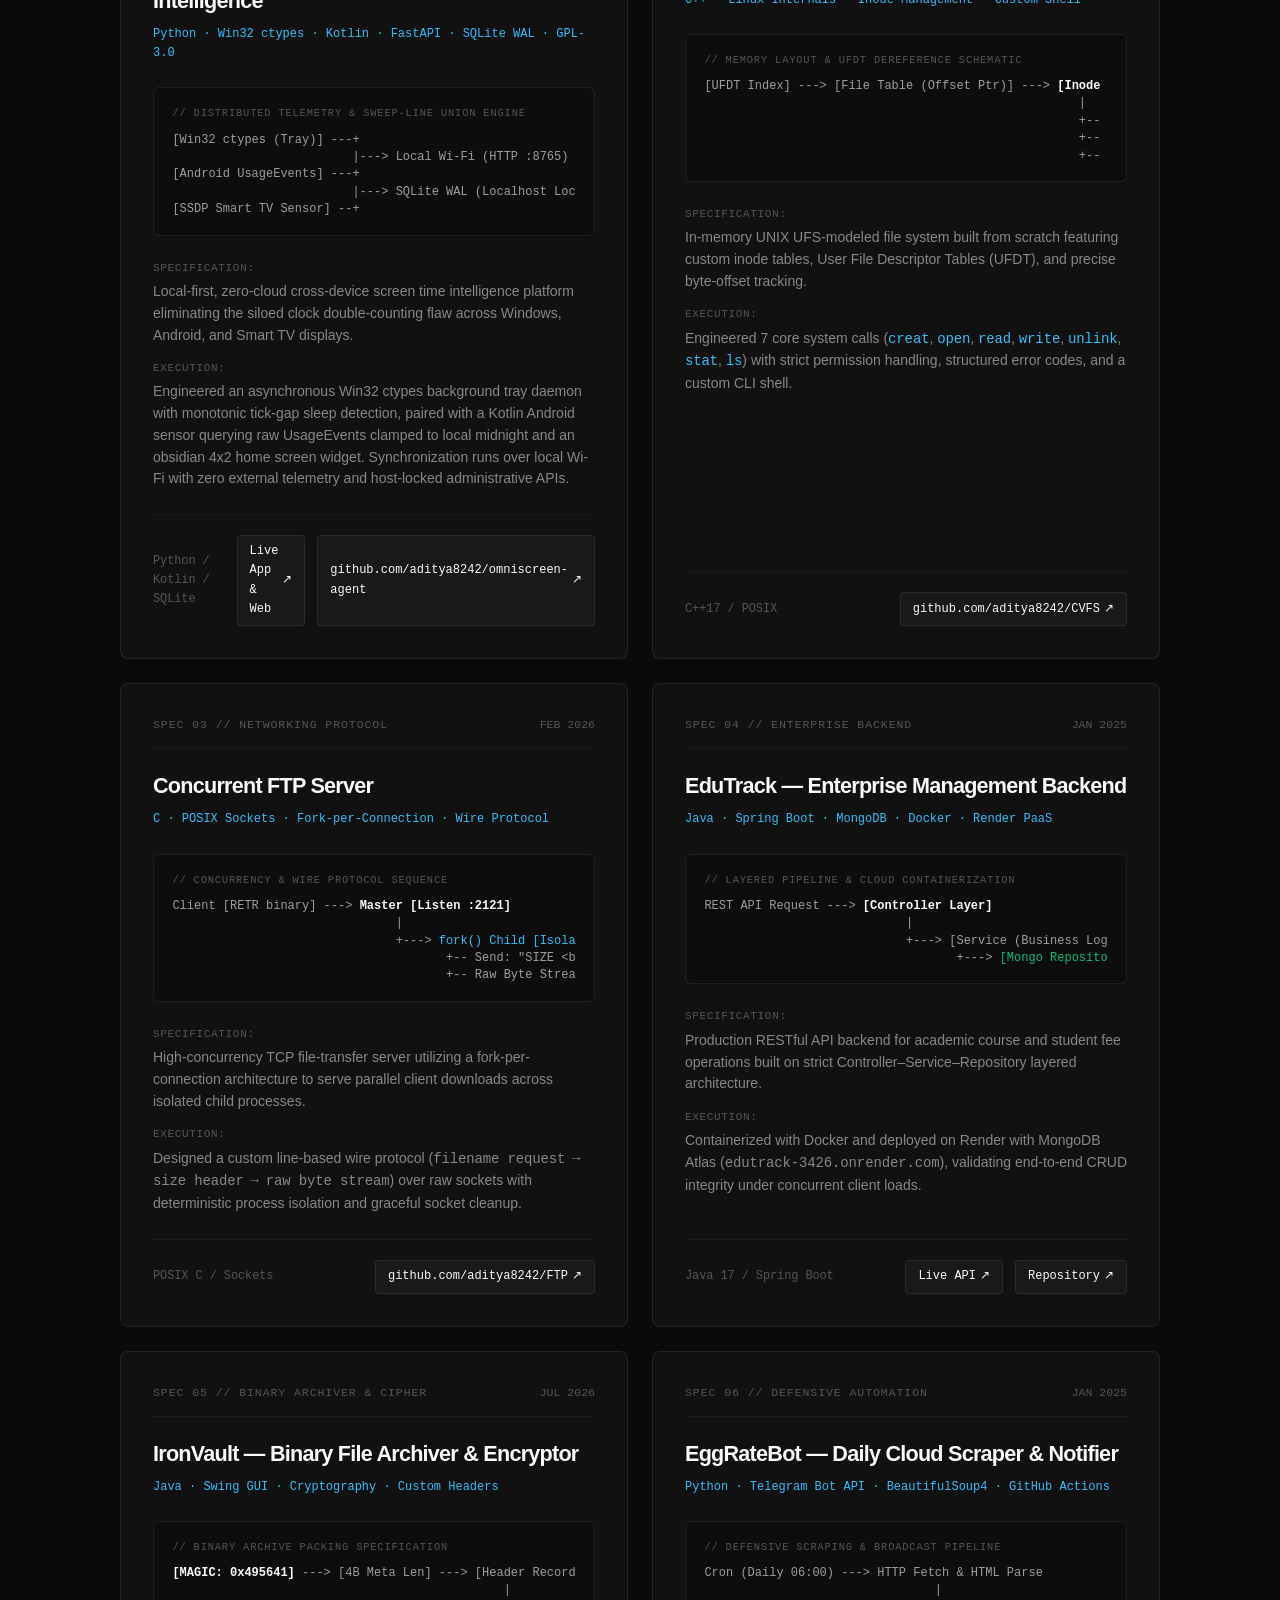
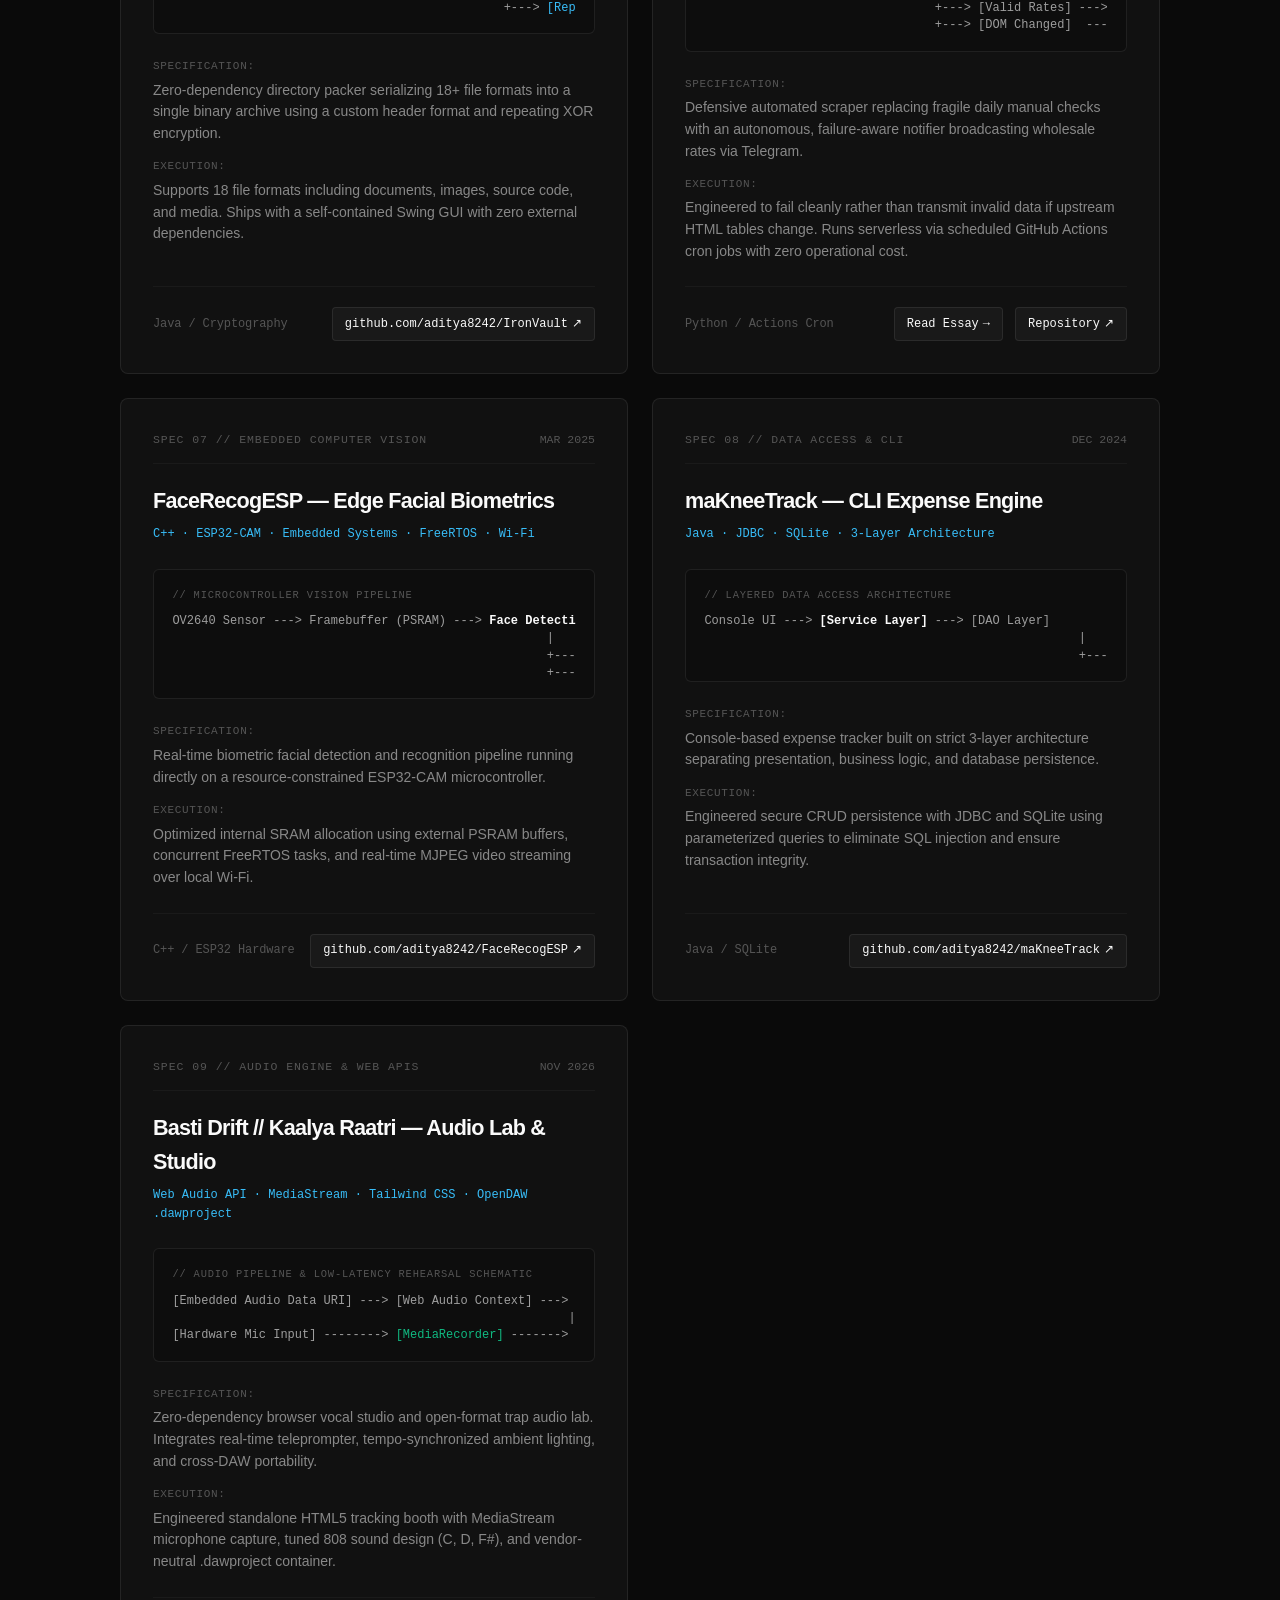
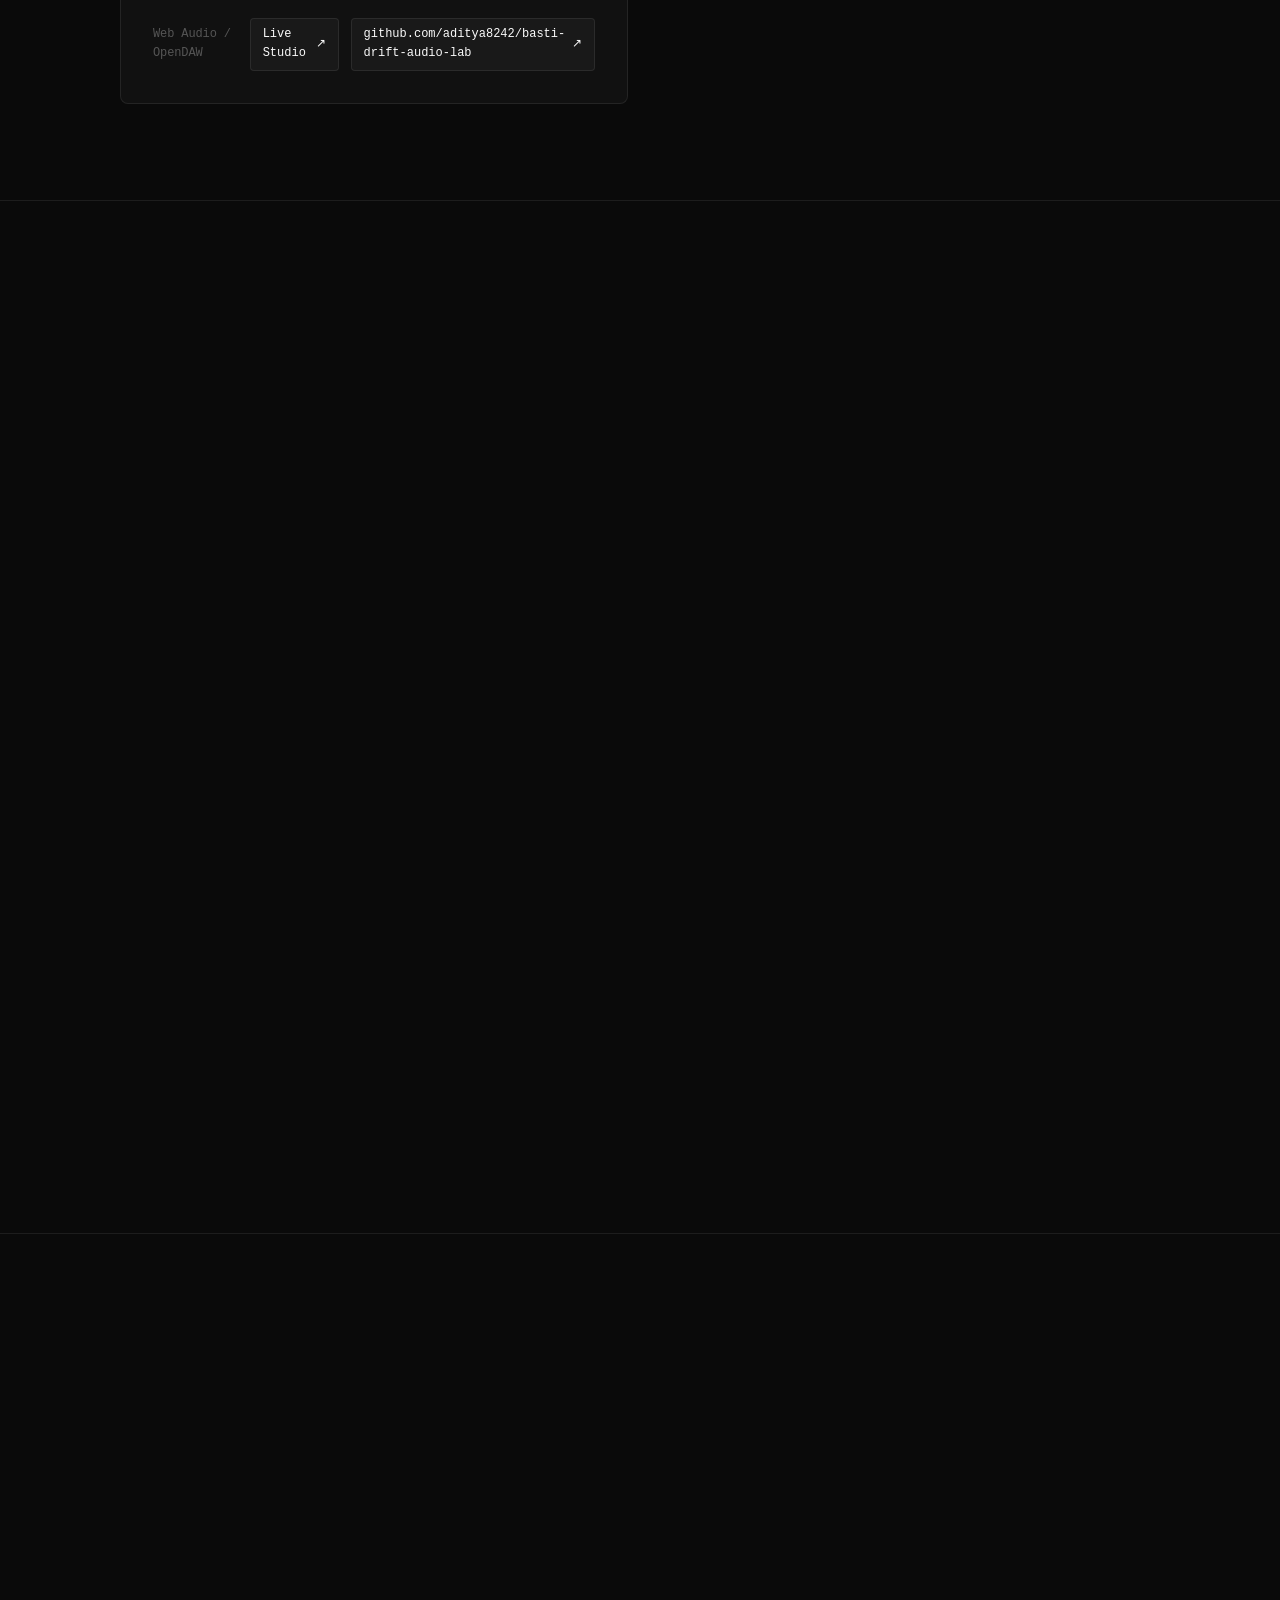
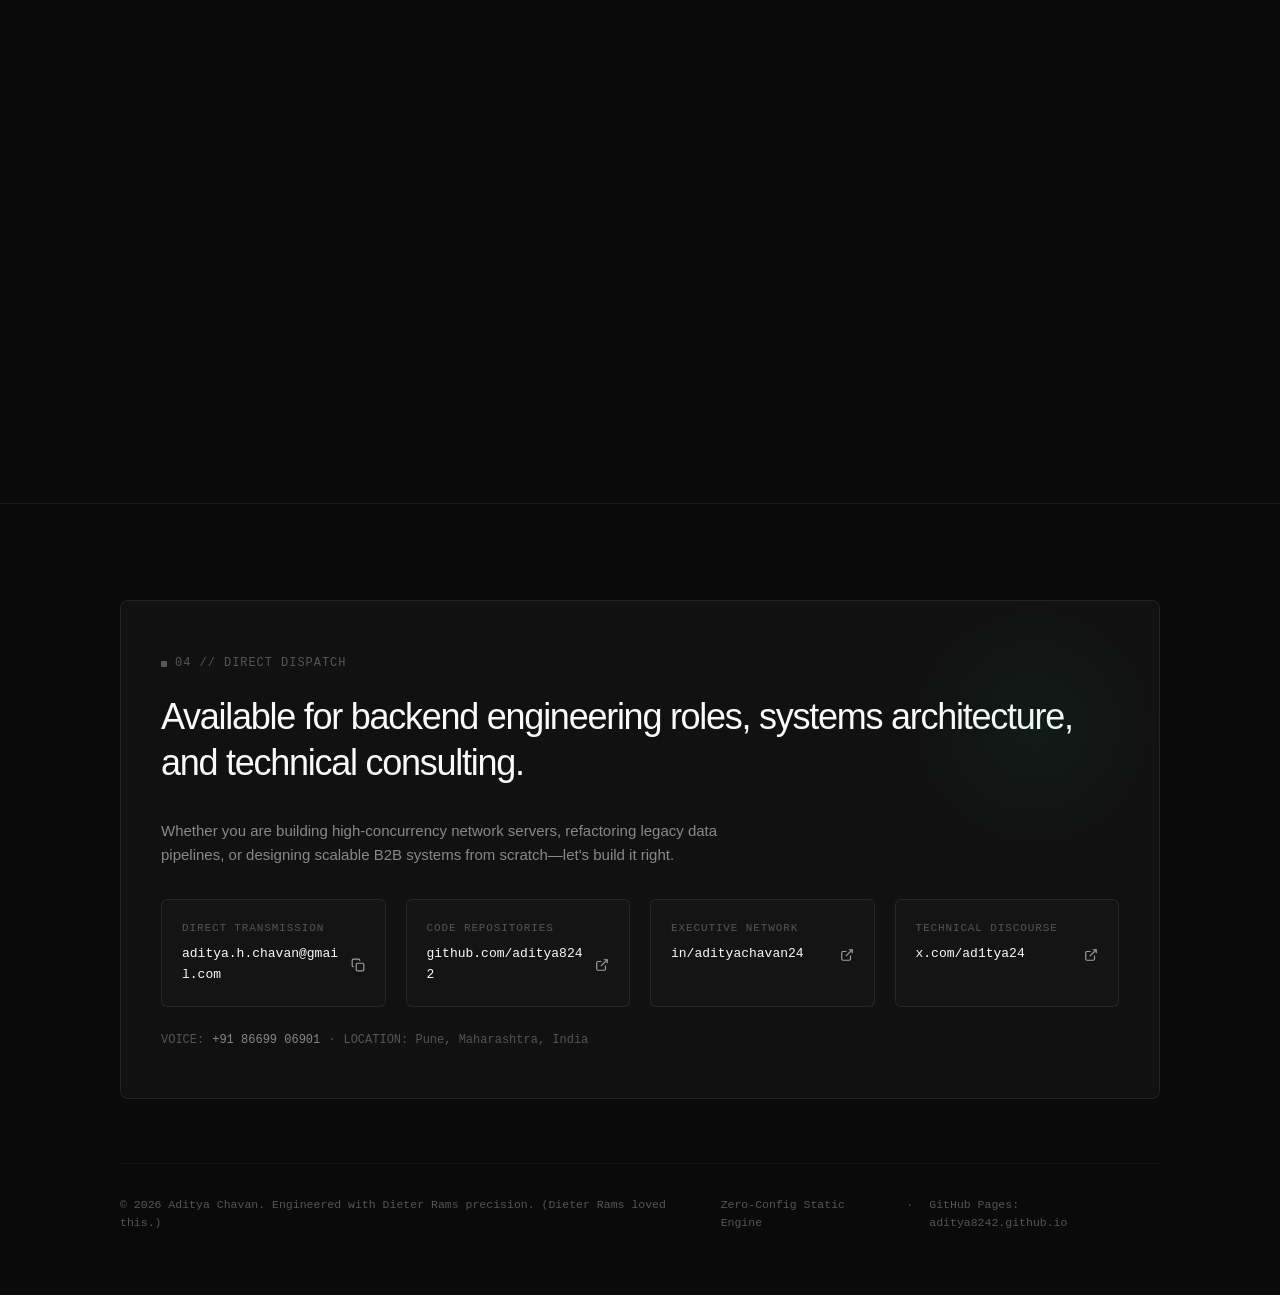
==== commit 7272ca3e: "feat(manga): add prominent Read as Manga triggers with 𒉭 Brand glyph, fix terminal workflow, restore" ====
--- a/index.html
+++ b/index.html
@@ -131,22 +131,11 @@
             <span class="kbd-shortcut">/</span>
           </button>
 
-          <!-- Berserk Easter Egg: The Brand of Sacrifice Rune -->
-          <button id="berserk-rune-btn" class="brand-rune-btn" aria-label="Awaken the Brand of Sacrifice" title="贄 // The Brand of Sacrifice (Press 'B' or click to awaken)">
-            <svg viewBox="0 0 100 140" class="rune-icon" aria-hidden="true">
-              <g stroke="currentColor" fill="none" stroke-linecap="round" stroke-linejoin="round">
-                <line x1="50" y1="8" x2="50" y2="132" stroke-width="6" />
-                <path d="M 28 26 C 24 10, 44 8, 50 24 C 56 8, 76 10, 72 26" stroke-width="5.5" />
-                <path d="M 50 36 L 24 54 L 50 78" stroke-width="5.5" />
-                <path d="M 50 36 L 76 54 L 50 78" stroke-width="5.5" />
-                <line x1="28" y1="54" x2="72" y2="54" stroke-width="5" />
-                <line x1="36" y1="44" x2="64" y2="64" stroke-width="4" />
-                <line x1="64" y1="44" x2="36" y2="64" stroke-width="4" />
-                <path d="M 50 78 L 22 108" stroke-width="5.5" />
-                <path d="M 50 78 L 78 108" stroke-width="5.5" />
-              </g>
-            </svg>
-            <span class="brand-glow-dot"></span>
+          <!-- Noticeable Read as Manga Button -->
+          <button id="berserk-rune-btn" class="read-manga-btn" aria-label="Read Portfolio as Manga" title="Read Portfolio as 3D Interactive Berserk Manga (Press 'B' or click to open)">
+            <span class="manga-btn-rune">𒉭</span>
+            <span class="manga-btn-text">Read as Manga</span>
+            <span class="manga-btn-badge">3D</span>
           </button>
 
           <!-- Mobile Navigation Toggle -->
@@ -167,6 +156,13 @@
         <li><a href="#writing" class="mobile-nav-link"><span>05 // Engineering Dispatches</span><span>&darr;</span></a></li>
         <li><a href="#dispatch" class="mobile-nav-link"><span>06 // Direct Dispatch / Contact</span><span>&darr;</span></a></li>
         <li><a href="blog/" class="mobile-nav-link accent"><span>&rarr; Engineering Blog Archive</span><span>&#8599;</span></a></li>
+        <li style="margin-top:0.75rem; padding-top:0.75rem; border-top:1px solid rgba(255,255,255,0.08);">
+          <button id="mobile-manga-trigger-btn" class="mobile-manga-drawer-btn" type="button">
+            <span class="manga-btn-rune">𒉭</span>
+            <span>Read Portfolio as Manga</span>
+            <span class="manga-btn-badge">3D TOME</span>
+          </button>
+        </li>
       </ul>
     </div>
   </header>
@@ -199,6 +195,15 @@
         <div class="philosophy-callout fade-in-entry delay-4">
           <span class="philosophy-prefix">CORE TENET //</span>
           <span class="philosophy-quote">"Brute force the logic first. Optimize it later."</span>
+        </div>
+
+        <!-- Manga Tome Noticeable Callout Pill -->
+        <div class="fade-in-entry delay-4" style="margin-bottom: 1.25rem;">
+          <button id="hero-manga-trigger-btn" class="hero-manga-pill" type="button" title="Read this portfolio as an interactive 3D Berserk manga tome">
+            <span class="hero-manga-rune">𒉭</span>
+            <span class="hero-manga-text">READ AS MANGA</span>
+            <span class="hero-manga-sub">3D Interactive Tome &bull; Kentaro Miura Tribute &rarr;</span>
+          </button>
         </div>
 
         <!-- Latest Dispatch Callout Pill -->
@@ -1023,7 +1028,7 @@
         <!-- Bottom bar -->
         <div class="footer-bottom-bar">
           <div>
-            <span>&copy; 2026 Aditya Chavan. Engineered with Dieter Rams precision.</span>
+            <span>&copy; 2026 Aditya Chavan. Engineered with Dieter Rams precision. (Dieter Rams loved this.)</span>
           </div>
           <div style="display:flex;gap:1rem;">
             <span>Zero-Config Static Engine</span>
--- a/berserk.css
+++ b/berserk.css
@@ -4,58 +4,128 @@
    Powered by StPageFlip 3D Engine & Vanilla JavaScript
    ========================================================================== */
 
-/* --- 1. RUNE TRIGGER BUTTON IN SITE HEADER --- */
-.brand-rune-btn {
+/* --- 1. PROMINENT "READ AS MANGA" BUTTON & TRIGGERS --- */
+.read-manga-btn {
   display: inline-flex;
   align-items: center;
-  justify-content: center;
-  position: relative;
-  width: 38px;
-  height: 38px;
-  padding: 0;
-  background: rgba(255, 255, 255, 0.03);
-  border: 1px solid rgba(255, 255, 255, 0.08);
+  gap: 7px;
+  height: 36px;
+  padding: 0 12px 0 10px;
+  background: rgba(220, 38, 38, 0.1);
+  border: 1px solid rgba(239, 68, 68, 0.4);
   border-radius: 9999px;
-  color: #71717A;
+  color: #FCA5A5;
   cursor: pointer;
-  transition: all 0.3s cubic-bezier(0.16, 1, 0.3, 1);
-  overflow: visible;
-}
-
-.brand-rune-btn:hover {
-  background: rgba(220, 38, 38, 0.15);
-  border-color: rgba(239, 68, 68, 0.6);
+  transition: all 0.25s cubic-bezier(0.16, 1, 0.3, 1);
+  font-family: 'JetBrains Mono', monospace;
+  font-size: 0.75rem;
+  font-weight: 600;
+  white-space: nowrap;
+  box-shadow: 0 0 12px rgba(220, 38, 38, 0.15);
+}
+
+.read-manga-btn:hover {
+  background: rgba(220, 38, 38, 0.22);
+  border-color: #EF4444;
+  color: #FFF;
+  transform: translateY(-1px);
+  box-shadow: 0 0 20px rgba(239, 68, 68, 0.45);
+}
+
+.manga-btn-rune {
+  font-size: 1.15rem;
+  line-height: 1;
   color: #EF4444;
-  transform: scale(1.08);
-  box-shadow: 0 0 18px rgba(220, 38, 38, 0.5);
-}
-
-.brand-rune-btn .rune-icon {
-  width: 18px;
-  height: 25px;
-  transition: all 0.3s ease;
-}
-
-.brand-rune-btn:hover .rune-icon {
-  filter: drop-shadow(0 0 6px #EF4444);
-}
-
-.brand-glow-dot {
-  position: absolute;
-  top: 4px;
-  right: 4px;
-  width: 6px;
-  height: 6px;
-  border-radius: 50%;
-  background: #DC2626;
-  opacity: 0.6;
-  transition: all 0.3s ease;
-}
-
-.brand-rune-btn:hover .brand-glow-dot {
-  opacity: 1;
-  box-shadow: 0 0 8px #EF4444;
-  animation: brand-heartbeat 1s infinite ease-in-out;
+  filter: drop-shadow(0 0 6px rgba(239, 68, 68, 0.8));
+  animation: brand-heartbeat 1.8s infinite ease-in-out;
+}
+
+.manga-btn-text {
+  letter-spacing: 0.04em;
+  color: #FCA5A5;
+}
+
+.read-manga-btn:hover .manga-btn-text {
+  color: #FFF;
+}
+
+.manga-btn-badge {
+  font-size: 0.58rem;
+  padding: 1px 5px;
+  border-radius: 4px;
+  background: rgba(239, 68, 68, 0.25);
+  border: 1px solid rgba(239, 68, 68, 0.45);
+  color: #FECACA;
+  font-weight: 700;
+  letter-spacing: 0.08em;
+}
+
+/* Hero Section Noticeable Manga Callout */
+.hero-manga-pill {
+  display: inline-flex;
+  align-items: center;
+  gap: 10px;
+  padding: 8px 16px;
+  background: linear-gradient(135deg, rgba(220, 38, 38, 0.14) 0%, rgba(20, 10, 12, 0.85) 100%);
+  border: 1px solid rgba(239, 68, 68, 0.4);
+  border-radius: 6px;
+  color: #FCA5A5;
+  font-family: 'JetBrains Mono', monospace;
+  font-size: 0.78rem;
+  font-weight: 700;
+  cursor: pointer;
+  transition: all 0.25s ease;
+  box-shadow: 0 4px 18px rgba(0, 0, 0, 0.5), 0 0 12px rgba(220, 38, 38, 0.15);
+}
+
+.hero-manga-pill:hover {
+  background: linear-gradient(135deg, rgba(220, 38, 38, 0.28) 0%, rgba(35, 12, 15, 0.95) 100%);
+  border-color: #EF4444;
+  color: #FFF;
+  box-shadow: 0 6px 24px rgba(220, 38, 38, 0.35);
+  transform: translateY(-1px);
+}
+
+.hero-manga-rune {
+  font-size: 1.35rem;
+  line-height: 1;
+  color: #EF4444;
+  filter: drop-shadow(0 0 8px rgba(239, 68, 68, 0.85));
+  animation: brand-heartbeat 1.6s infinite ease-in-out;
+}
+
+.hero-manga-sub {
+  color: #A1A1AA;
+  font-size: 0.72rem;
+  font-weight: 400;
+}
+
+.hero-manga-pill:hover .hero-manga-sub {
+  color: #D4D4D8;
+}
+
+/* Mobile Drawer Manga Trigger */
+.mobile-manga-drawer-btn {
+  width: 100%;
+  display: flex;
+  align-items: center;
+  justify-content: space-between;
+  padding: 10px 14px;
+  background: rgba(220, 38, 38, 0.12);
+  border: 1px solid rgba(239, 68, 68, 0.4);
+  border-radius: 6px;
+  color: #FCA5A5;
+  font-family: 'JetBrains Mono', monospace;
+  font-size: 0.82rem;
+  font-weight: 600;
+  cursor: pointer;
+  transition: all 0.2s ease;
+}
+
+.mobile-manga-drawer-btn:hover {
+  background: rgba(220, 38, 38, 0.25);
+  border-color: #EF4444;
+  color: #FFF;
 }
 
 @keyframes brand-heartbeat {
@@ -122,11 +192,11 @@
   text-shadow: 0 0 12px rgba(220, 38, 38, 0.6);
 }
 
-.tome-brand-title svg {
-  width: 18px;
-  height: 24px;
+.tome-rune-icon {
+  font-size: 1.35rem;
+  line-height: 1;
   color: #EF4444;
-  filter: drop-shadow(0 0 6px #EF4444);
+  filter: drop-shadow(0 0 8px #EF4444);
   animation: brand-heartbeat 1.5s infinite ease-in-out;
 }
 
@@ -295,6 +365,16 @@
   text-shadow: 0 0 10px rgba(220, 38, 38, 0.7);
 }
 
+.cover-brand-rune-char {
+  font-size: 5.5rem;
+  line-height: 1;
+  color: #DC2626;
+  filter: drop-shadow(0 0 25px rgba(220, 38, 38, 0.8)) drop-shadow(0 0 50px rgba(220, 38, 38, 0.45));
+  margin: 14px 0;
+  animation: brand-heartbeat 1.8s infinite ease-in-out;
+  user-select: none;
+}
+
 .cover-brand-rune {
   width: 85px;
   height: 120px;
@@ -574,16 +654,88 @@
   box-sizing: border-box;
 }
 
-.tribute-box {
+/* Kentaro Miura Memorial Card on Back Cover */
+.miura-memorial-card {
+  display: flex;
+  flex-direction: column;
+  align-items: center;
+  text-align: center;
+  padding: 22px 20px;
   background: rgba(220, 38, 38, 0.05);
-  border: 1px solid rgba(220, 38, 38, 0.3);
-  padding: 16px;
+  border: 1px solid rgba(220, 38, 38, 0.35);
   border-radius: 6px;
-  margin: 15px 0;
-}
-
-/* Mobile Responsiveness for 3D Book */
+  margin: 20px 0;
+  width: 100%;
+  box-sizing: border-box;
+  box-shadow: 0 4px 20px rgba(0, 0, 0, 0.6);
+}
+
+.back-brand-rune-char {
+  font-size: 3.8rem;
+  line-height: 1;
+  color: #DC2626;
+  filter: drop-shadow(0 0 20px rgba(220, 38, 38, 0.75));
+  margin-bottom: 12px;
+  user-select: none;
+  animation: brand-heartbeat 2s infinite ease-in-out;
+}
+
+.miura-title {
+  font-family: 'Plus Jakarta Sans', -apple-system, sans-serif;
+  font-size: 1.25rem;
+  font-weight: 900;
+  letter-spacing: 0.16em;
+  color: #FFF;
+  margin: 0 0 6px 0;
+  text-transform: uppercase;
+}
+
+.miura-dates {
+  font-family: 'JetBrains Mono', monospace;
+  font-size: 0.78rem;
+  color: #FCA5A5;
+  letter-spacing: 0.12em;
+  margin-bottom: 12px;
+}
+
+.miura-quote {
+  font-style: italic;
+  font-size: 0.85rem;
+  color: #D4D4D8;
+  margin: 0 0 16px 0;
+  line-height: 1.5;
+}
+
+.miura-seal {
+  font-family: 'JetBrains Mono', monospace;
+  font-size: 0.65rem;
+  letter-spacing: 0.22em;
+  color: #EF4444;
+  border-top: 1px dashed rgba(220, 38, 38, 0.4);
+  padding-top: 10px;
+  width: 80%;
+  text-align: center;
+  font-weight: 700;
+}
+
+/* Mobile Responsiveness for 3D Book & Controls */
 @media (max-width: 768px) {
+  .read-manga-btn {
+    padding: 0 9px;
+    gap: 5px;
+    height: 32px;
+    font-size: 0.7rem;
+  }
+  .read-manga-btn .manga-btn-badge {
+    display: none;
+  }
+  .hero-manga-pill {
+    padding: 7px 12px;
+    font-size: 0.74rem;
+  }
+  .hero-manga-pill .hero-manga-sub {
+    display: none;
+  }
   .tome-stage {
     width: 95vw;
     height: 75vh;
@@ -594,9 +746,12 @@
   .cover-title {
     font-size: 1.2rem;
   }
-  .cover-brand-rune {
-    width: 60px;
-    height: 90px;
+  .cover-brand-rune-char {
+    font-size: 4rem;
+    margin: 8px 0;
+  }
+  .back-brand-rune-char {
+    font-size: 3rem;
   }
   .chapter-title {
     font-size: 1.05rem;
@@ -610,3 +765,12 @@
     gap: 10px;
   }
 }
+
+@media (max-width: 480px) {
+  .read-manga-btn .manga-btn-text {
+    display: none;
+  }
+  .read-manga-btn {
+    padding: 0 8px;
+  }
+}
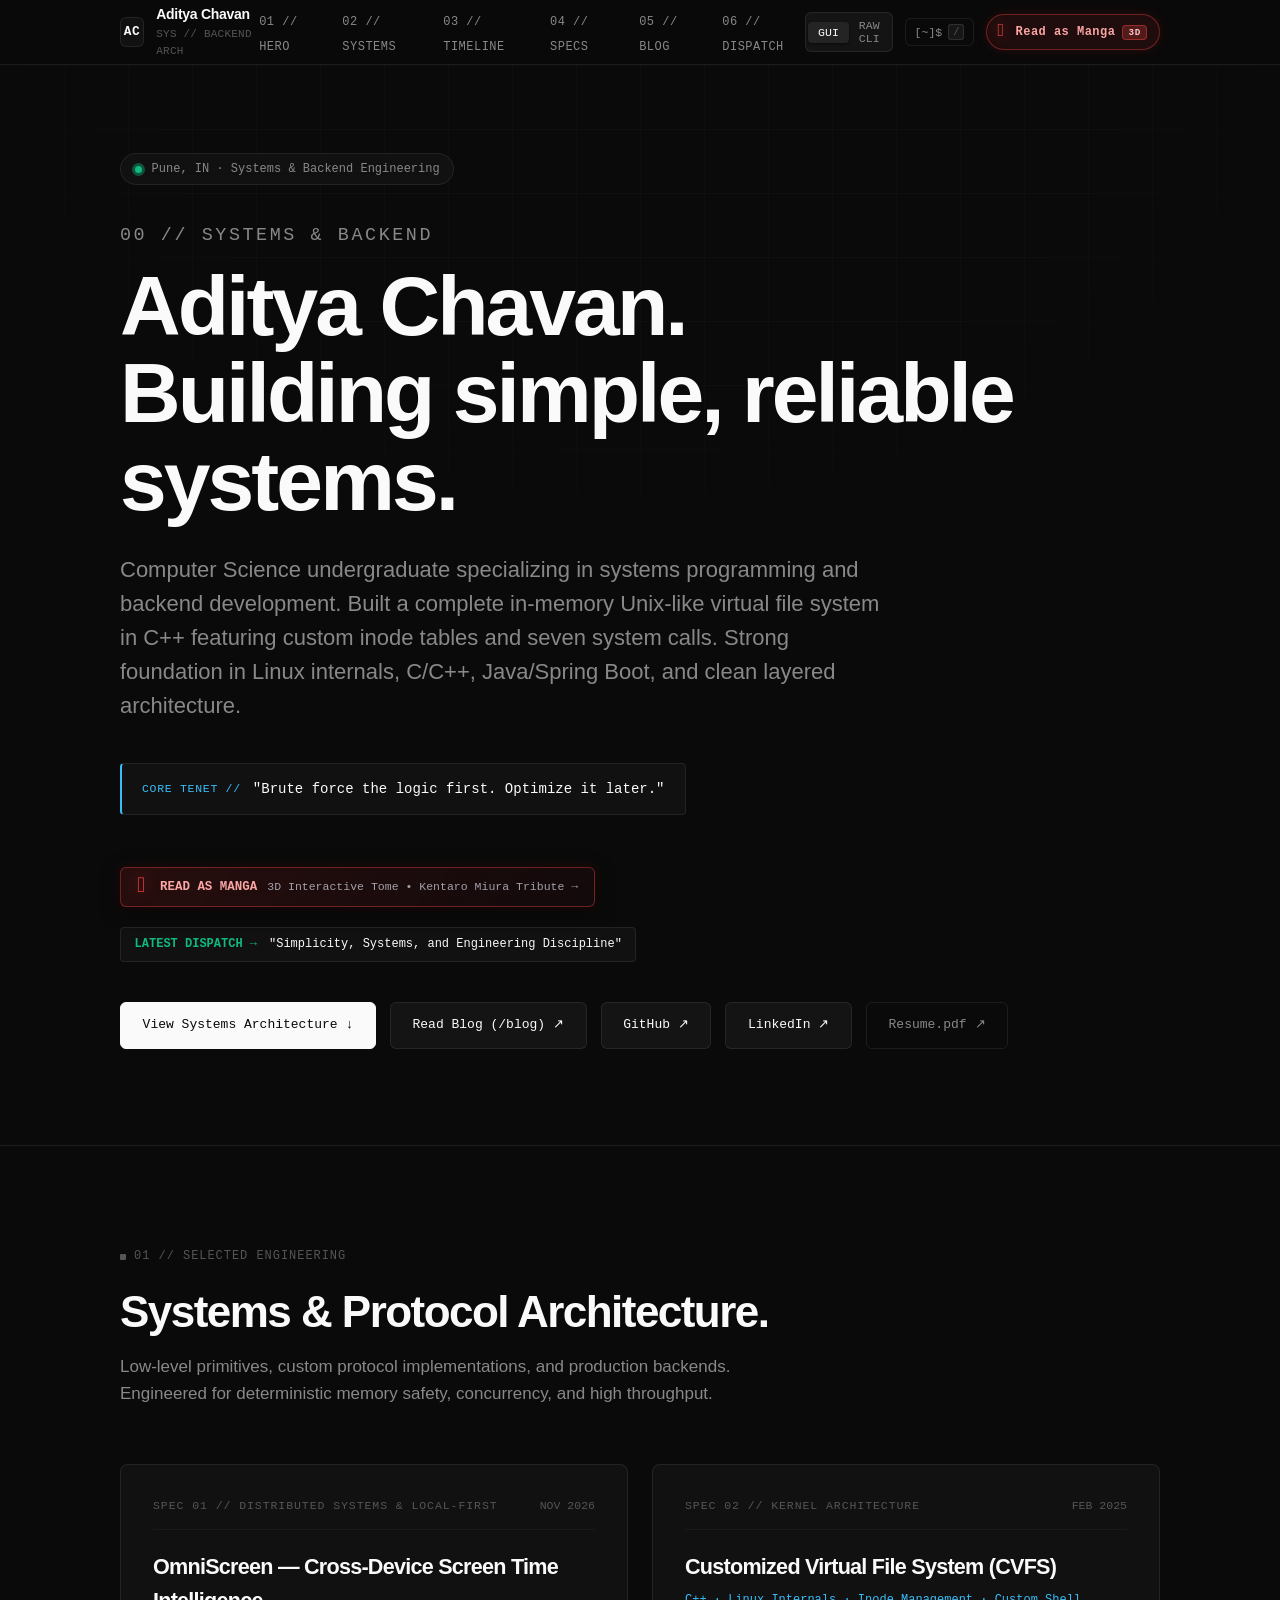
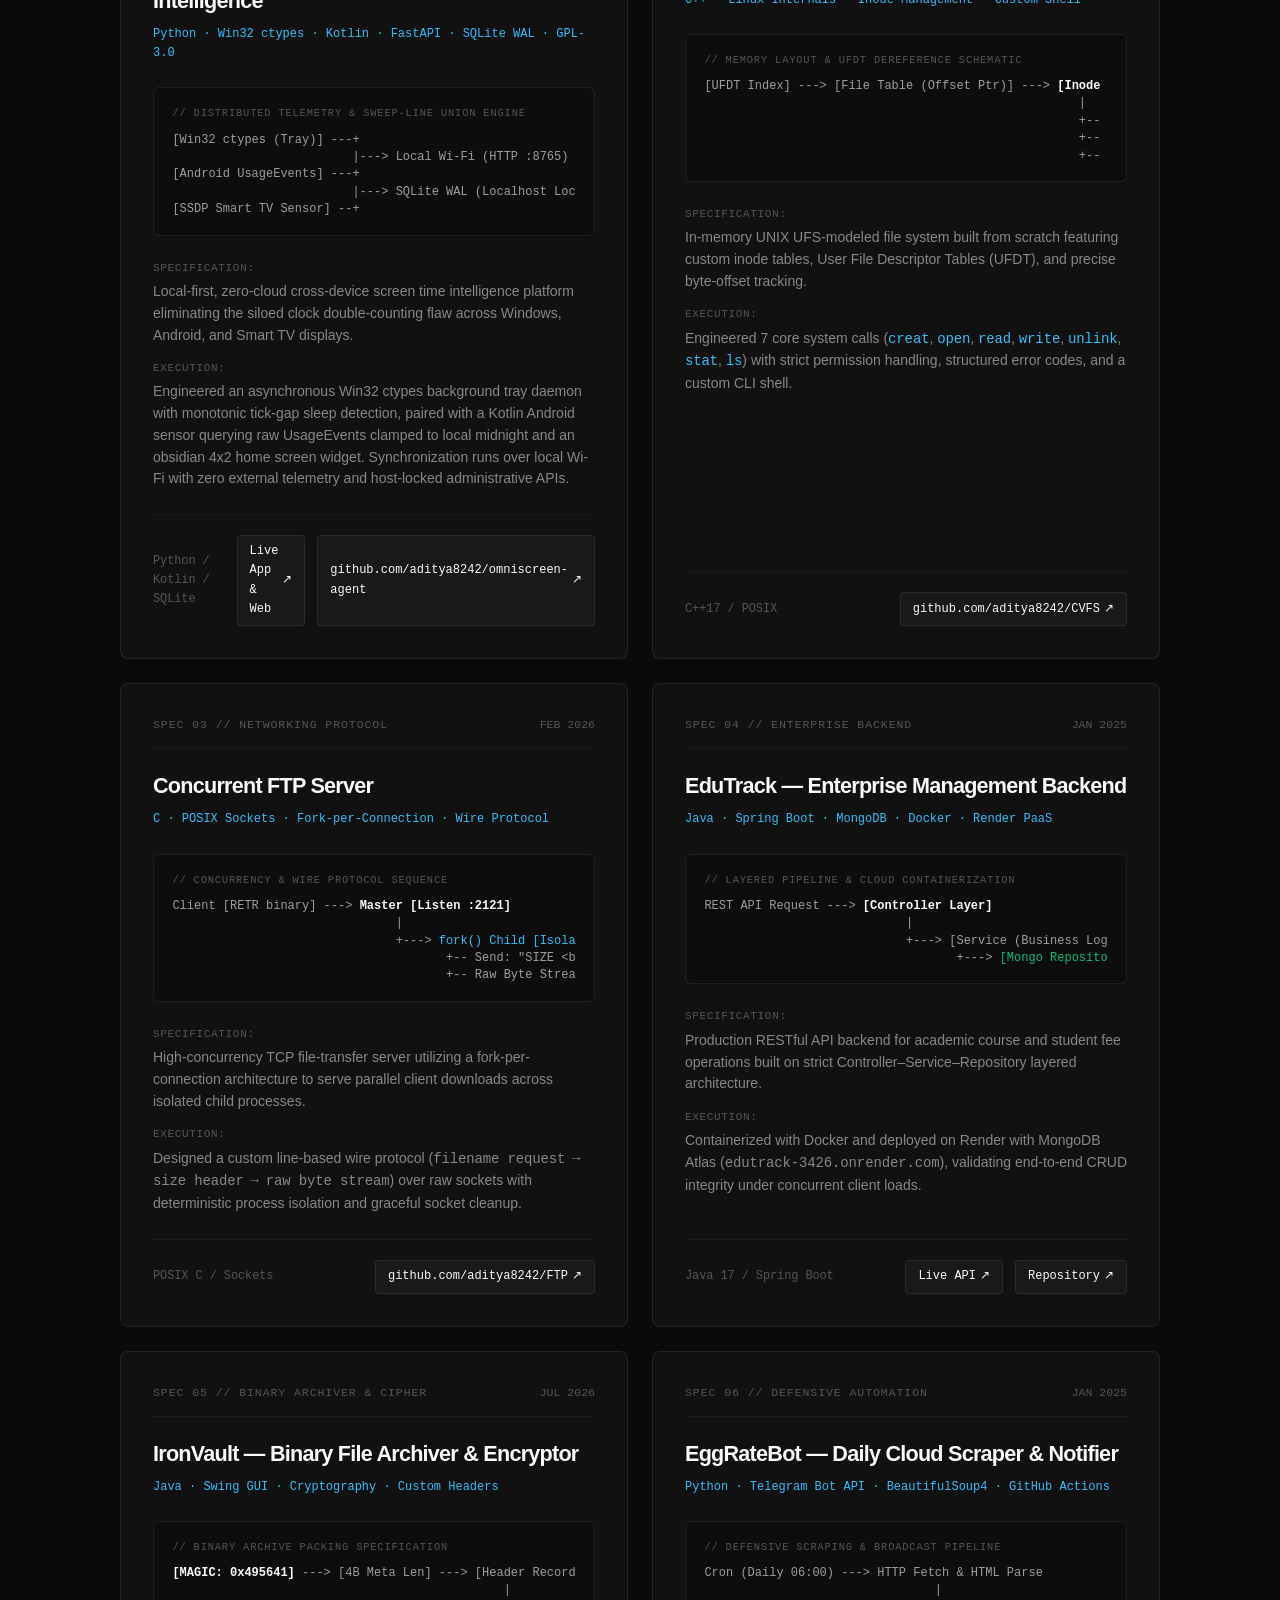
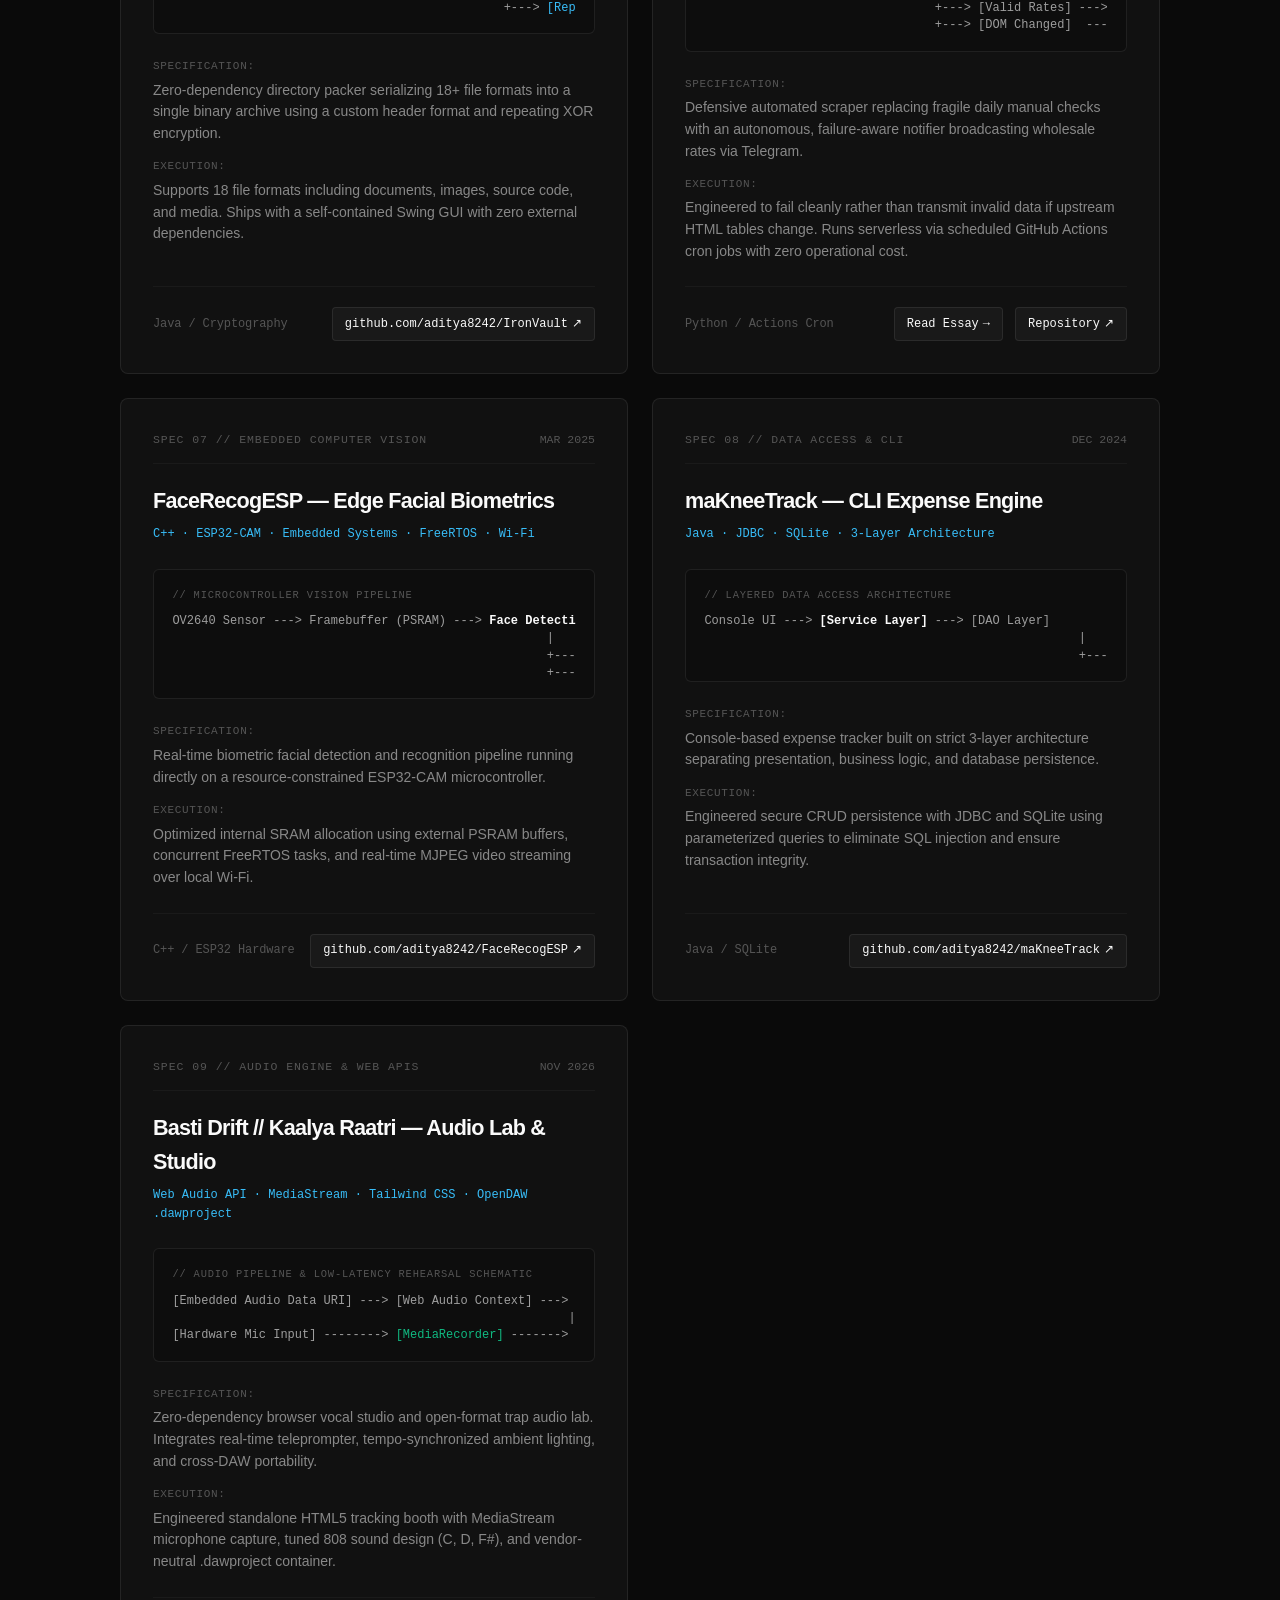
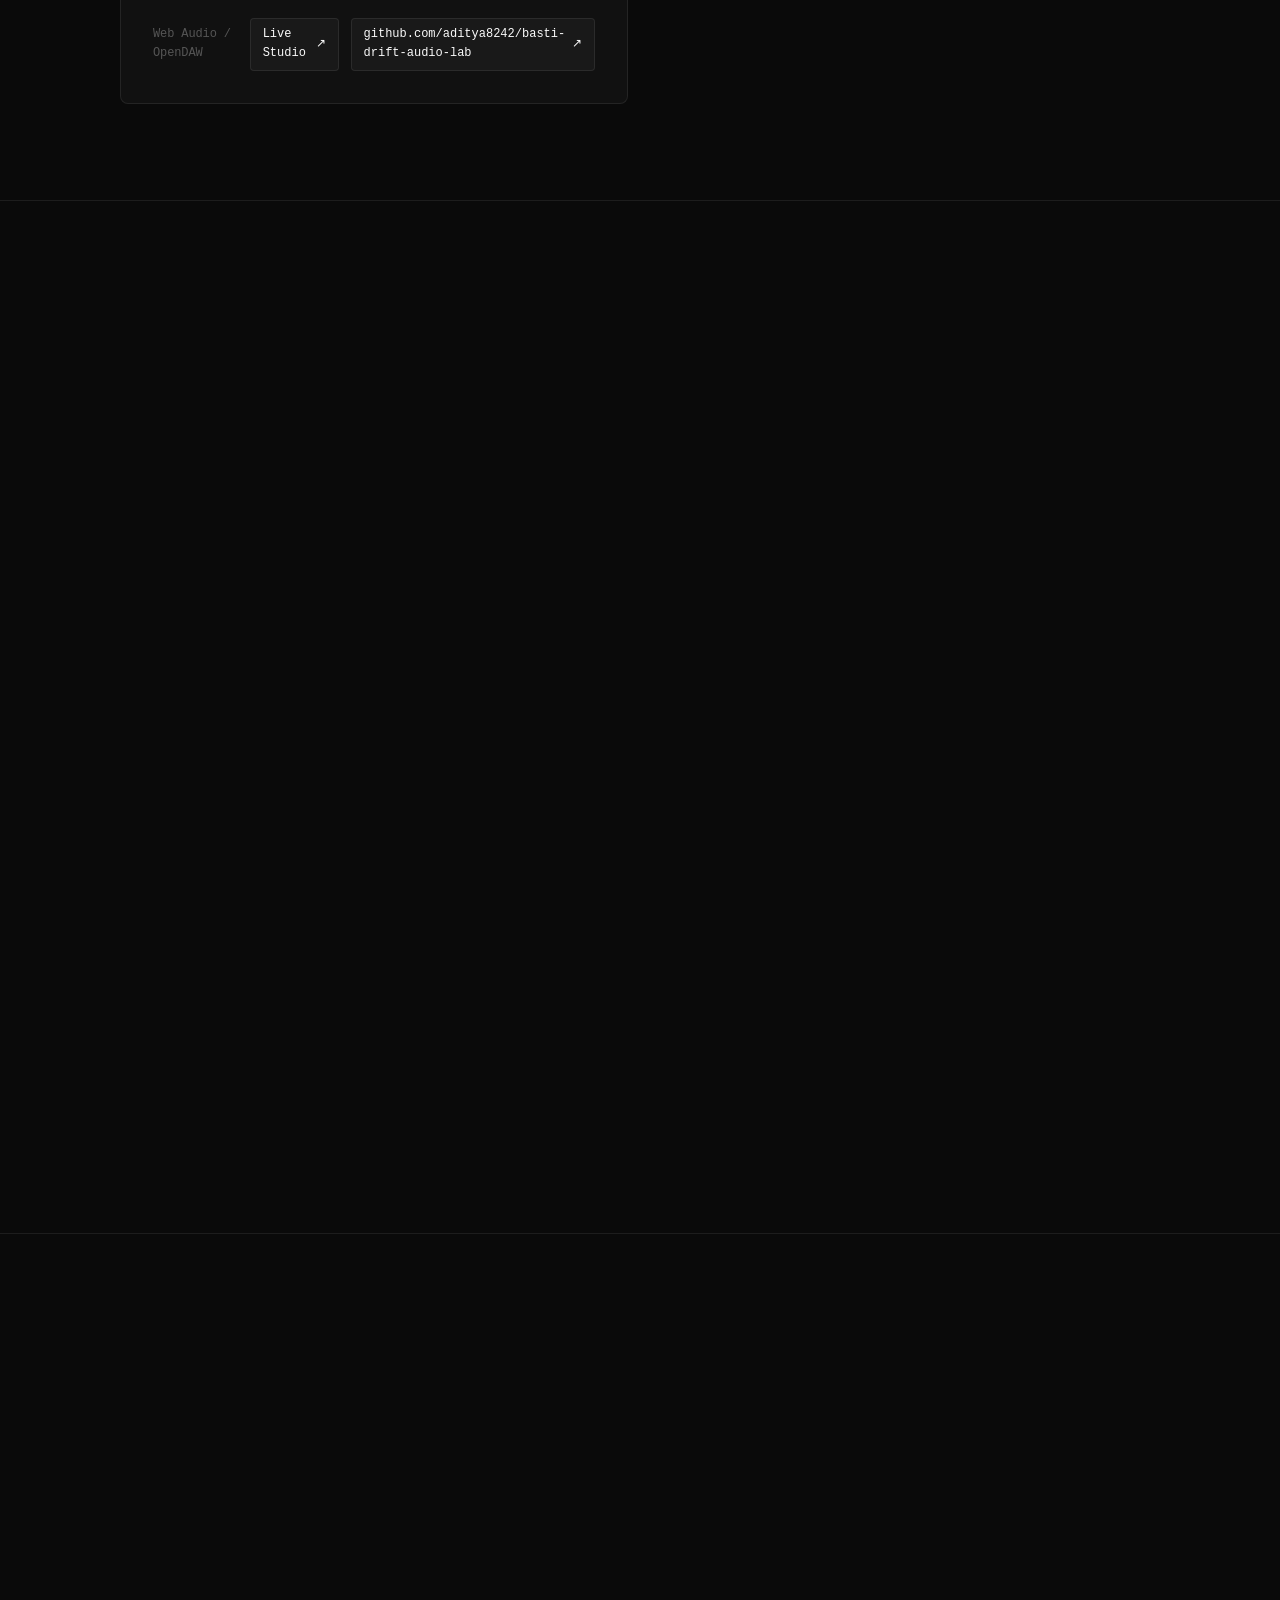
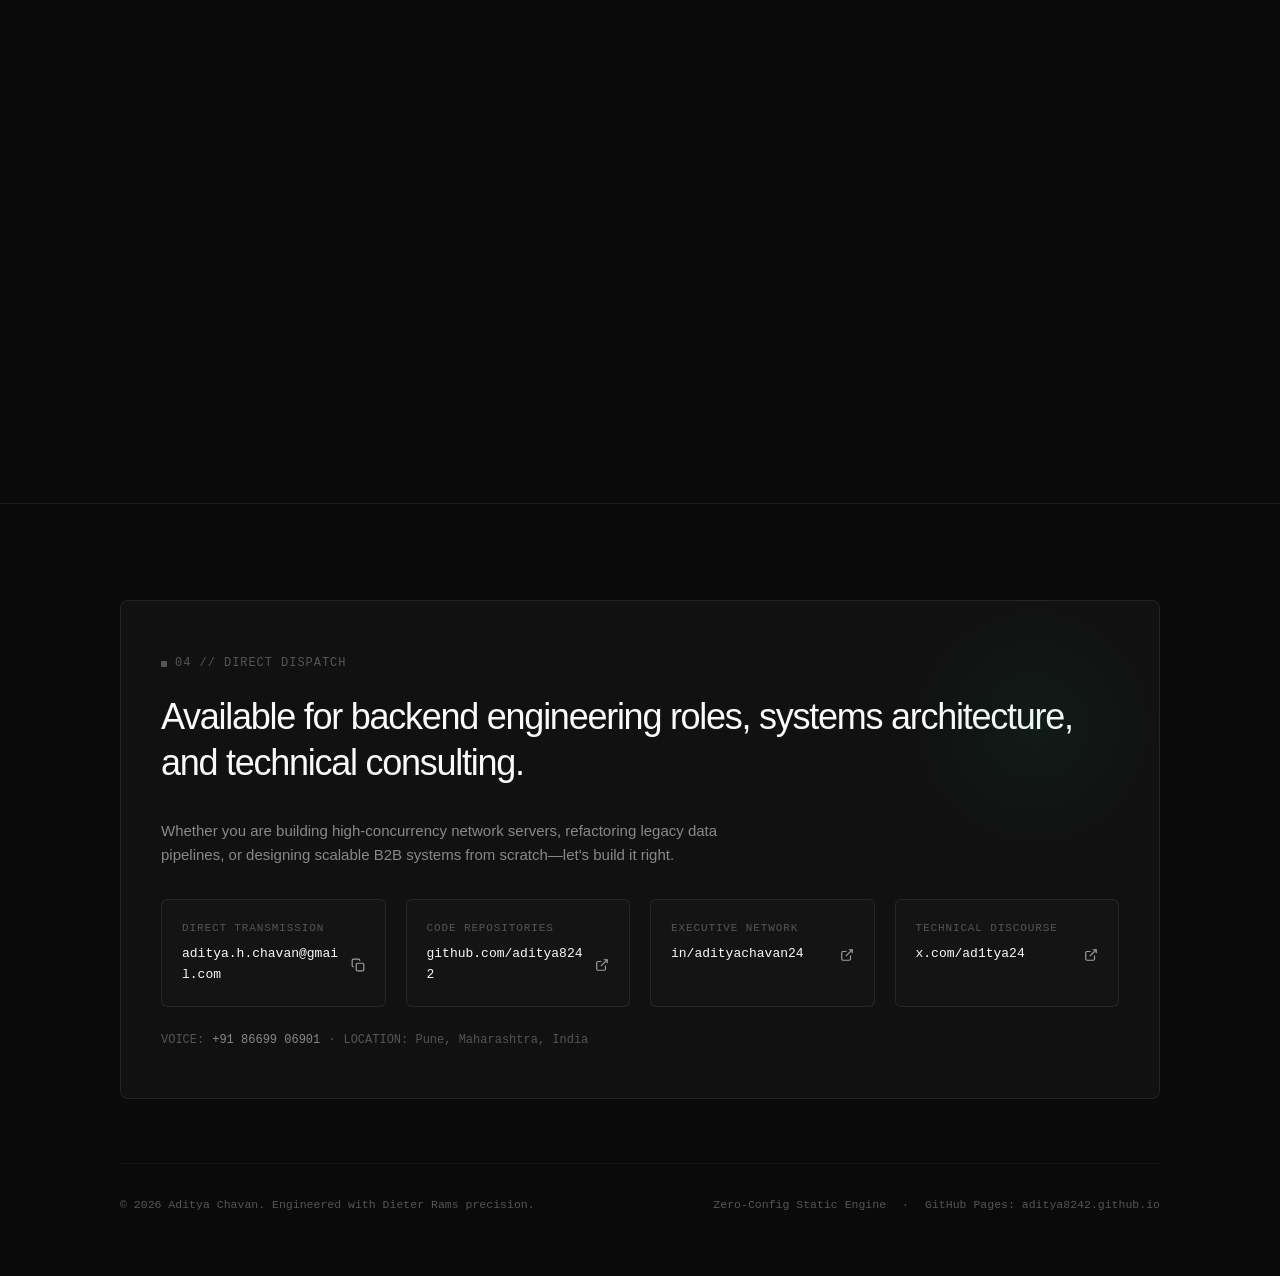
==== commit 1cb3df06: "fix(portfolio): clean up footer text, eliminate logo pulsing/blinking, and engineer authentic Berser" ====
--- a/index.html
+++ b/index.html
@@ -1028,7 +1028,7 @@
         <!-- Bottom bar -->
         <div class="footer-bottom-bar">
           <div>
-            <span>&copy; 2026 Aditya Chavan. Engineered with Dieter Rams precision. (Dieter Rams loved this.)</span>
+            <span>&copy; 2026 Aditya Chavan. Engineered with Dieter Rams precision.</span>
           </div>
           <div style="display:flex;gap:1rem;">
             <span>Zero-Config Static Engine</span>
--- a/berserk.css
+++ b/berserk.css
@@ -37,7 +37,6 @@
   line-height: 1;
   color: #EF4444;
   filter: drop-shadow(0 0 6px rgba(239, 68, 68, 0.8));
-  animation: brand-heartbeat 1.8s infinite ease-in-out;
 }
 
 .manga-btn-text {
@@ -91,7 +90,6 @@
   line-height: 1;
   color: #EF4444;
   filter: drop-shadow(0 0 8px rgba(239, 68, 68, 0.85));
-  animation: brand-heartbeat 1.6s infinite ease-in-out;
 }
 
 .hero-manga-sub {
@@ -126,11 +124,6 @@
   background: rgba(220, 38, 38, 0.25);
   border-color: #EF4444;
   color: #FFF;
-}
-
-@keyframes brand-heartbeat {
-  0%, 100% { transform: scale(1); opacity: 0.7; }
-  50% { transform: scale(1.6); opacity: 1; filter: drop-shadow(0 0 8px #EF4444); }
 }
 
 /* --- 2. FULLSCREEN BERSERK TOME MODAL OVERLAY --- */
@@ -197,7 +190,6 @@
   line-height: 1;
   color: #EF4444;
   filter: drop-shadow(0 0 8px #EF4444);
-  animation: brand-heartbeat 1.5s infinite ease-in-out;
 }
 
 .tome-actions {
@@ -371,7 +363,6 @@
   color: #DC2626;
   filter: drop-shadow(0 0 25px rgba(220, 38, 38, 0.8)) drop-shadow(0 0 50px rgba(220, 38, 38, 0.45));
   margin: 14px 0;
-  animation: brand-heartbeat 1.8s infinite ease-in-out;
   user-select: none;
 }
 
@@ -381,7 +372,6 @@
   color: #DC2626;
   filter: drop-shadow(0 0 25px #DC2626) drop-shadow(0 0 50px rgba(220, 38, 38, 0.5));
   margin: 12px 0;
-  animation: brand-heartbeat 1.8s infinite ease-in-out;
 }
 
 .cover-title {
@@ -677,7 +667,6 @@
   filter: drop-shadow(0 0 20px rgba(220, 38, 38, 0.75));
   margin-bottom: 12px;
   user-select: none;
-  animation: brand-heartbeat 2s infinite ease-in-out;
 }
 
 .miura-title {
